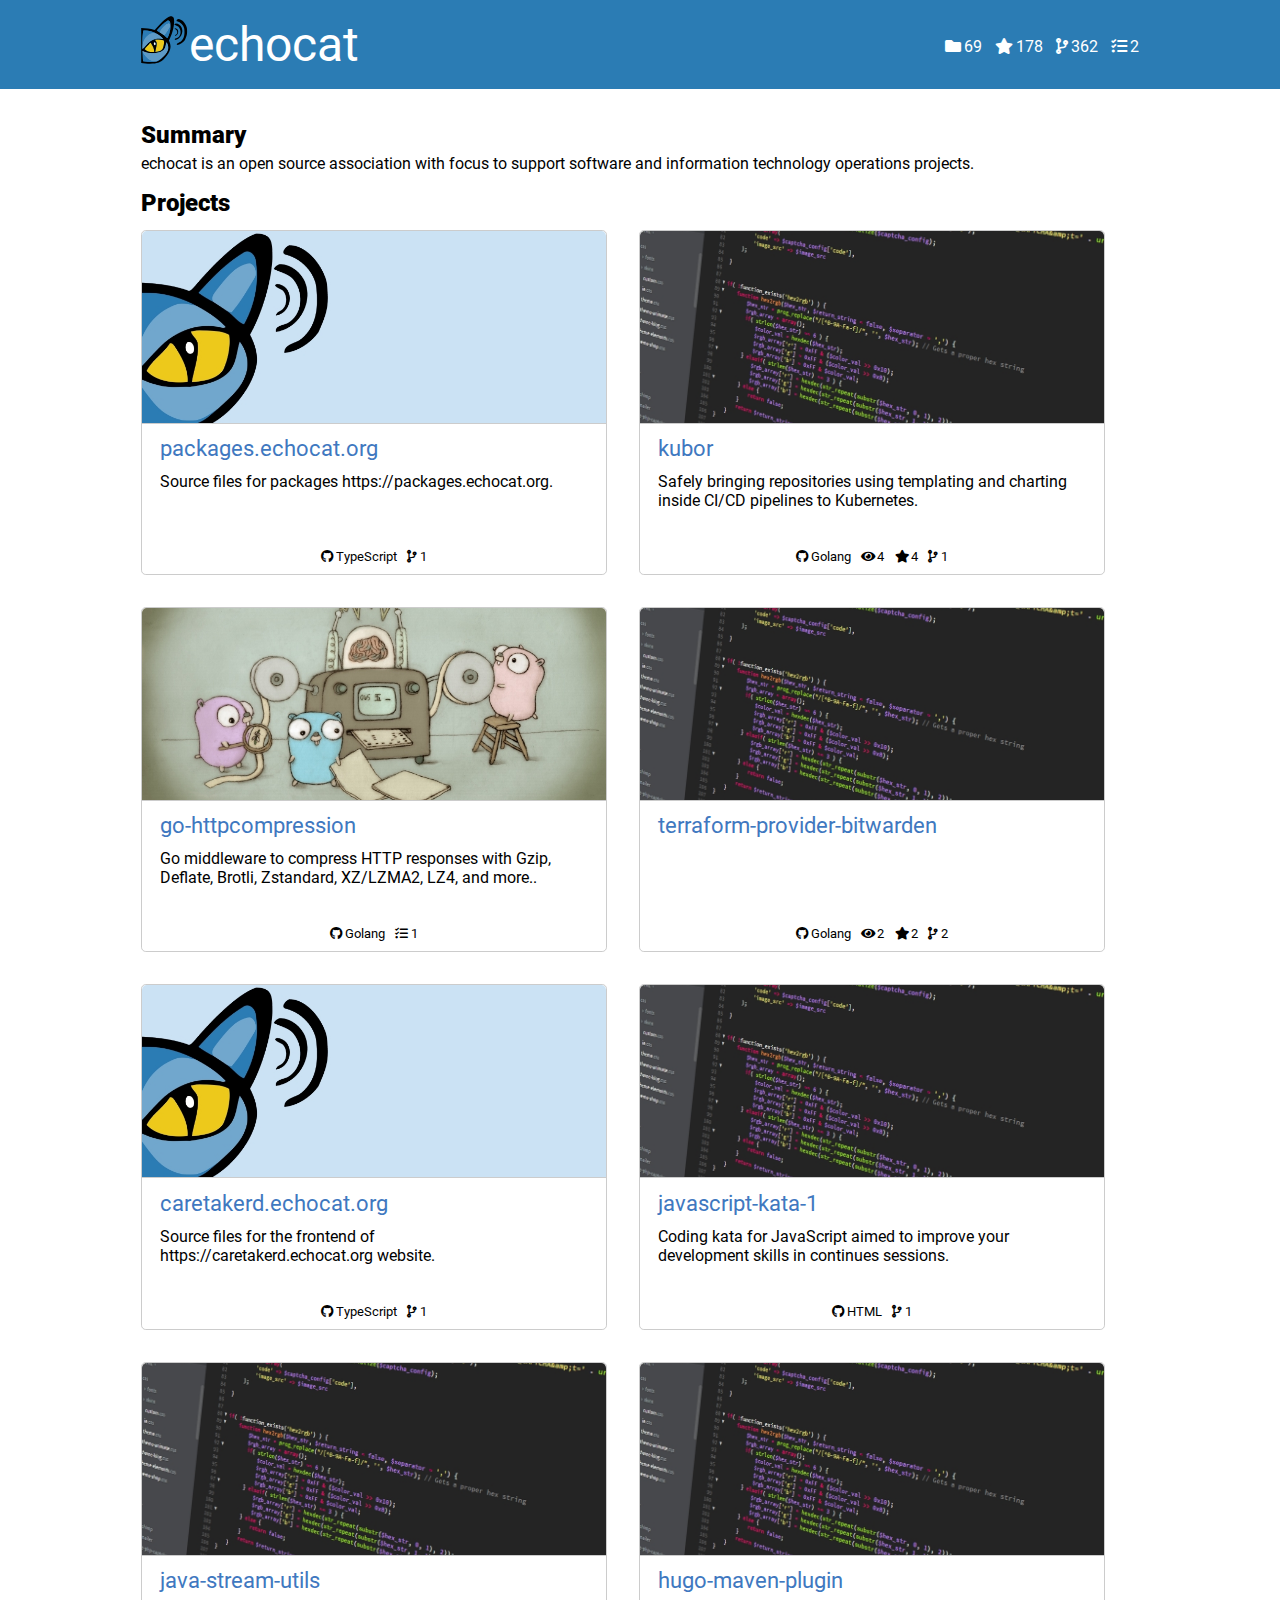
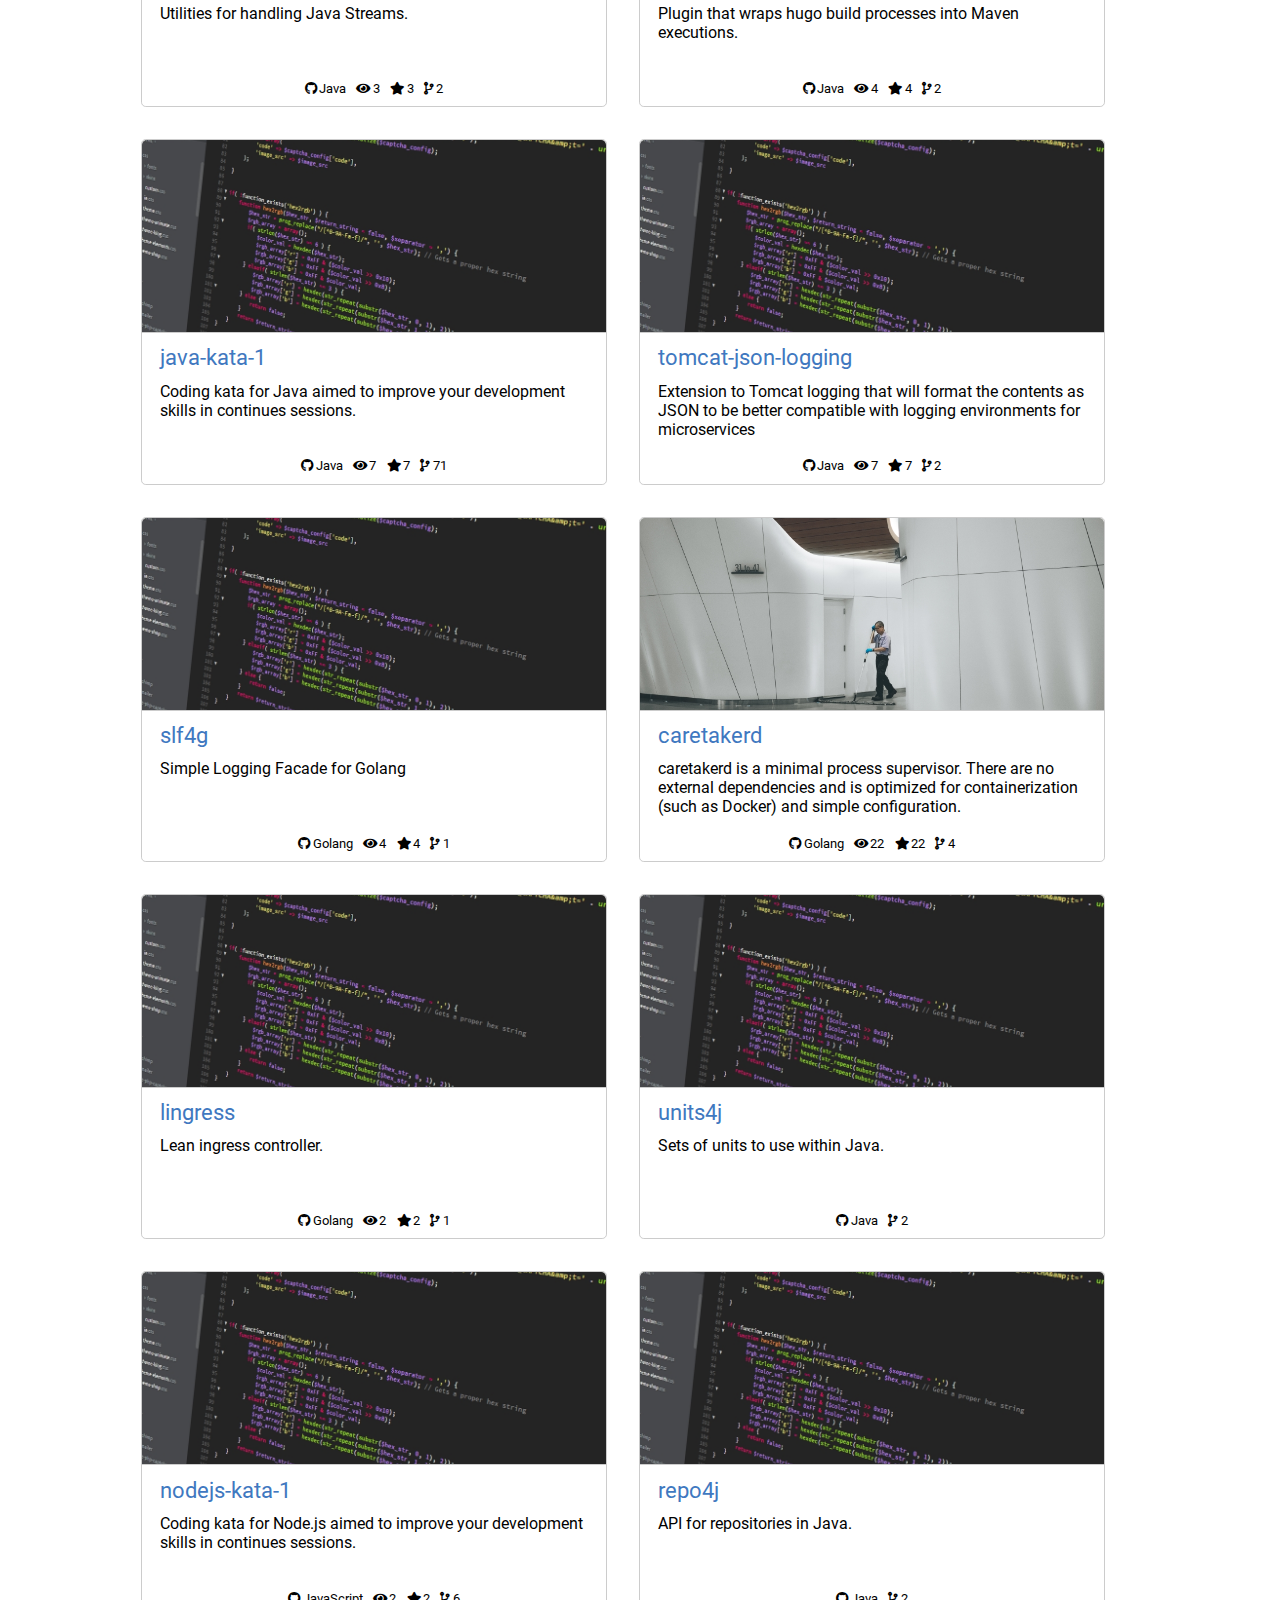
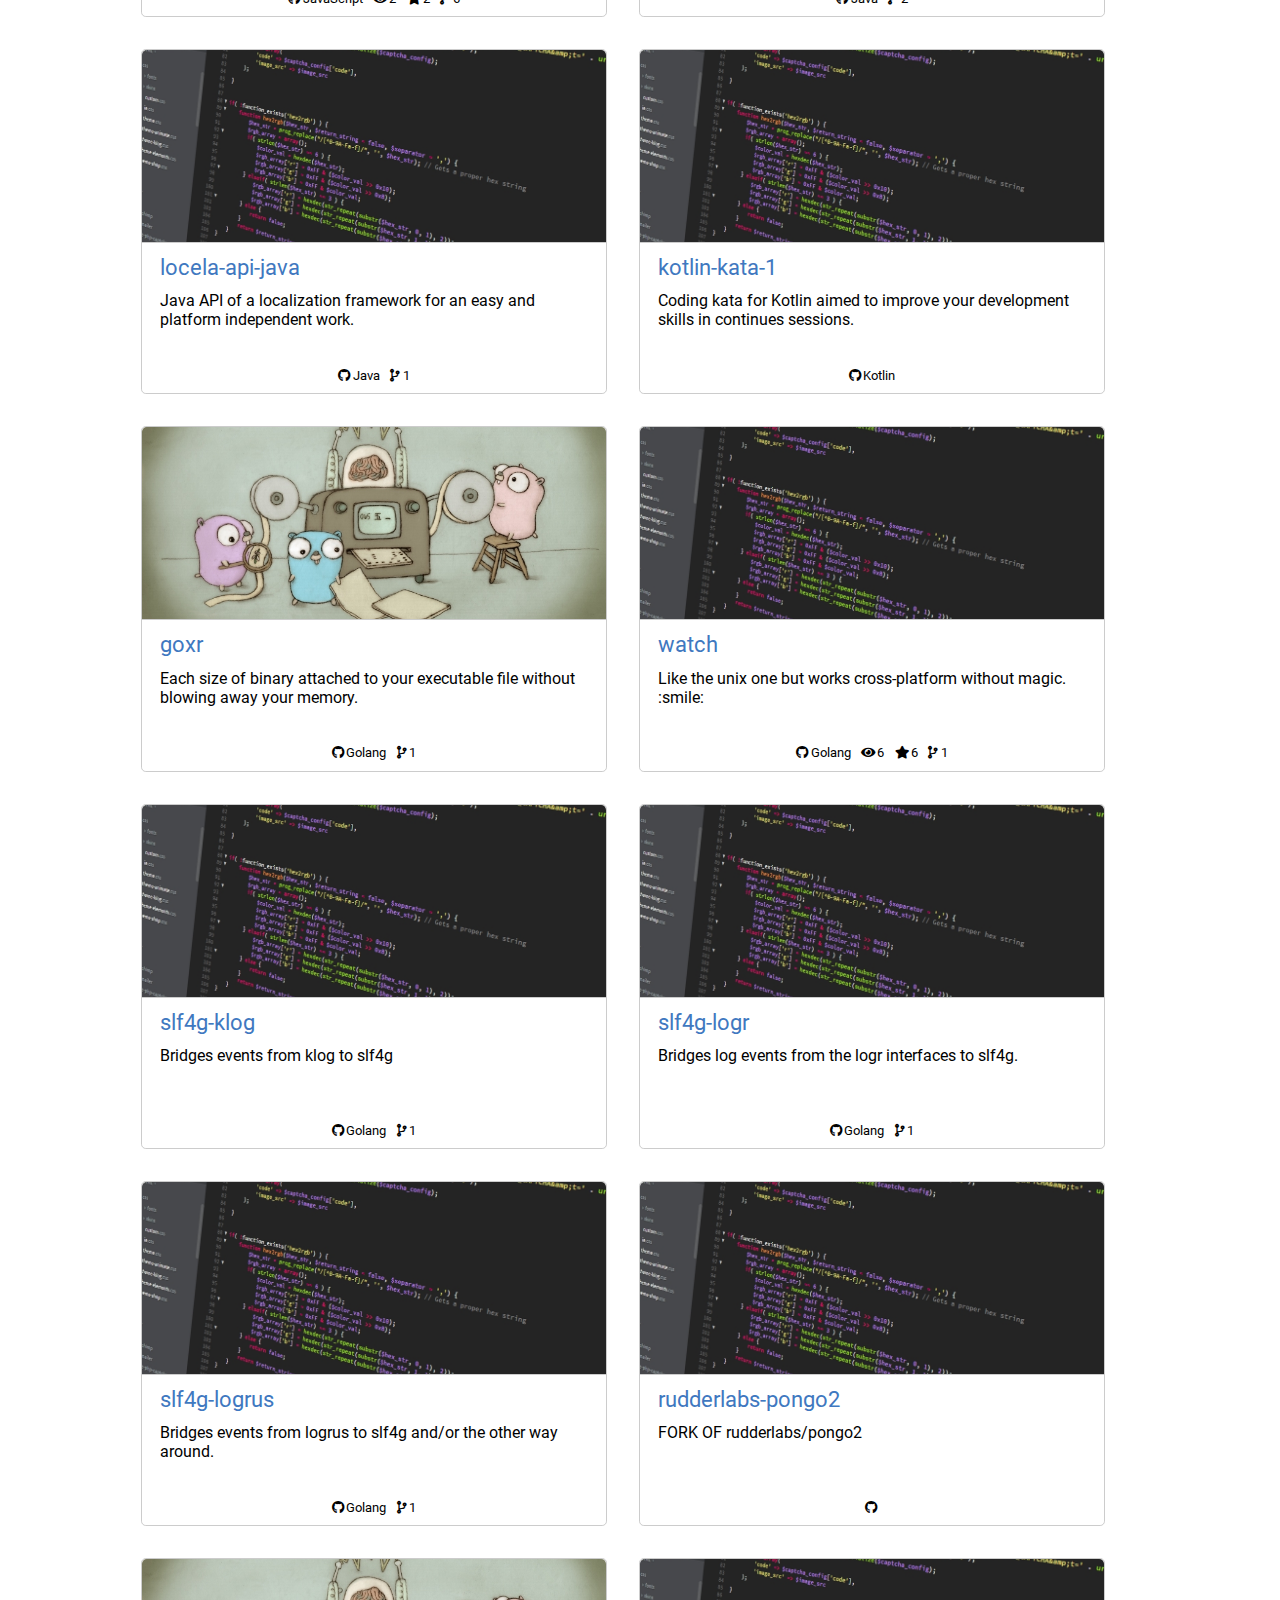
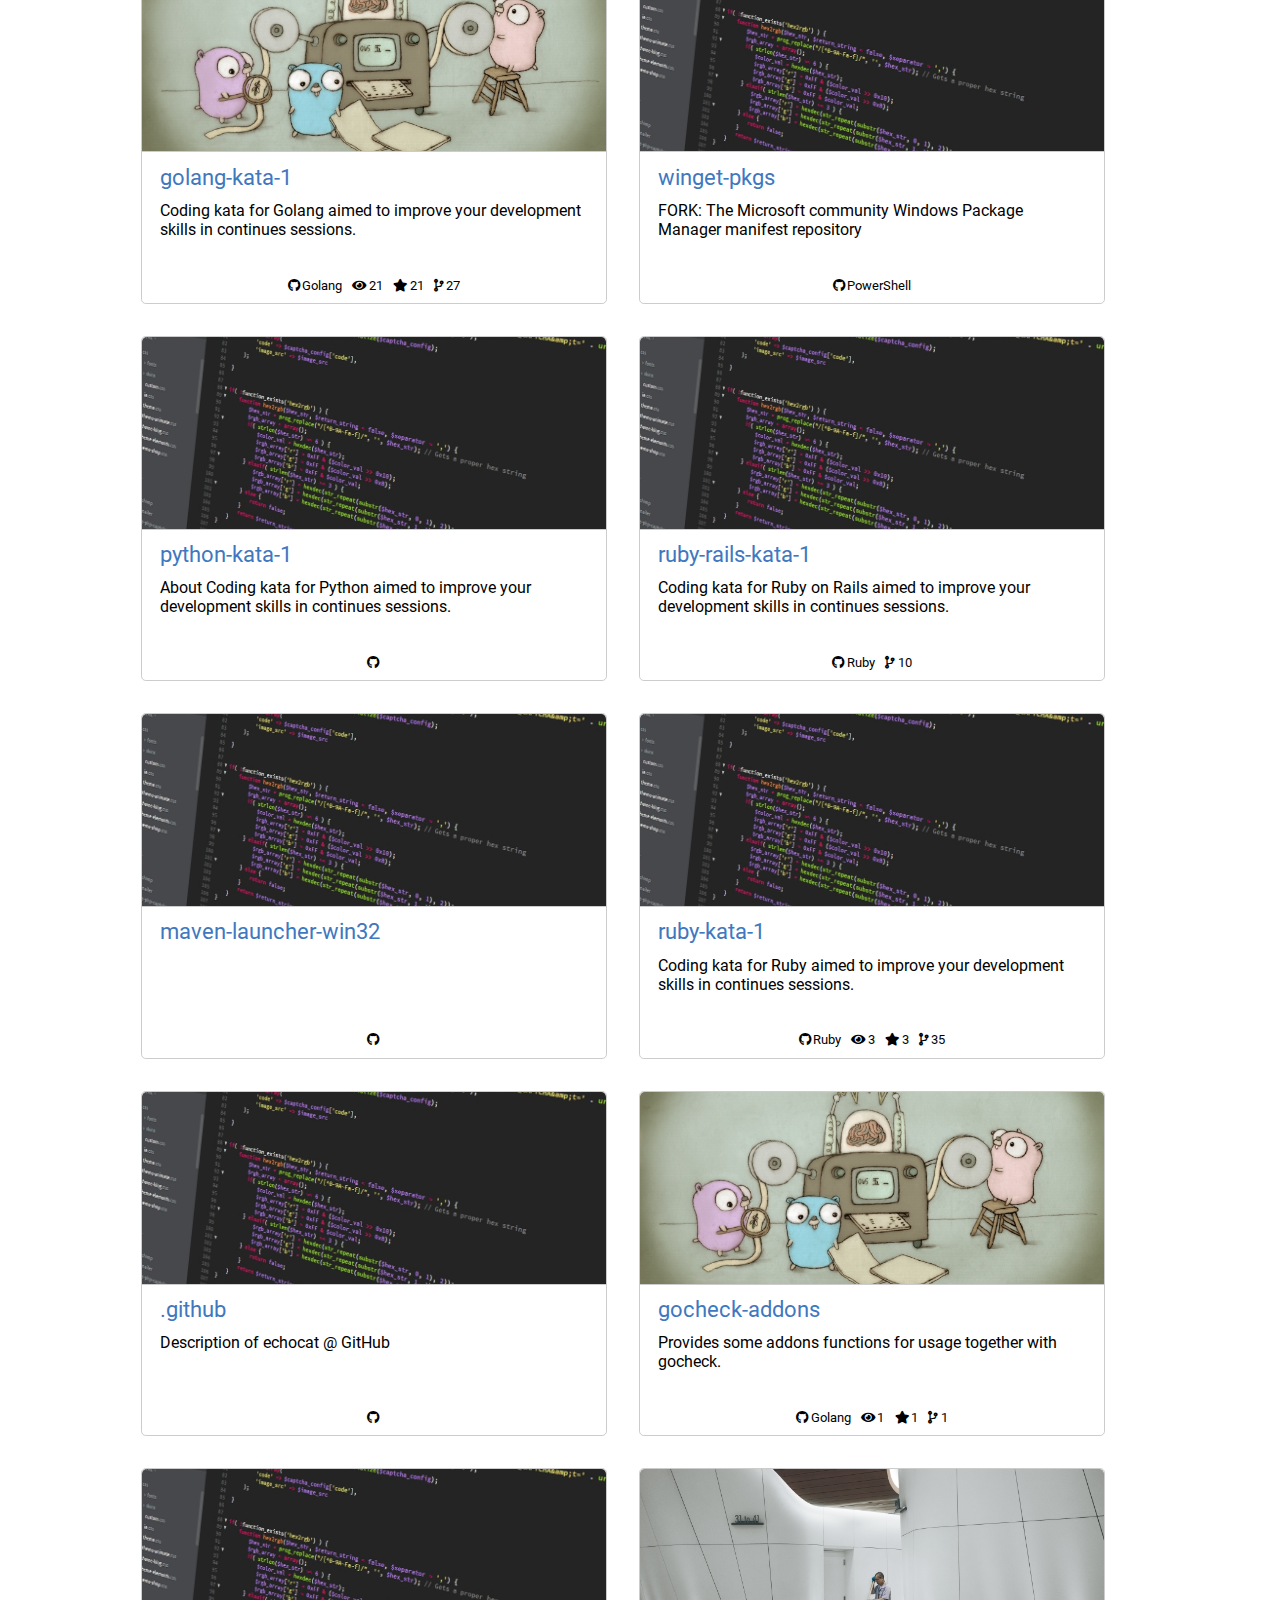
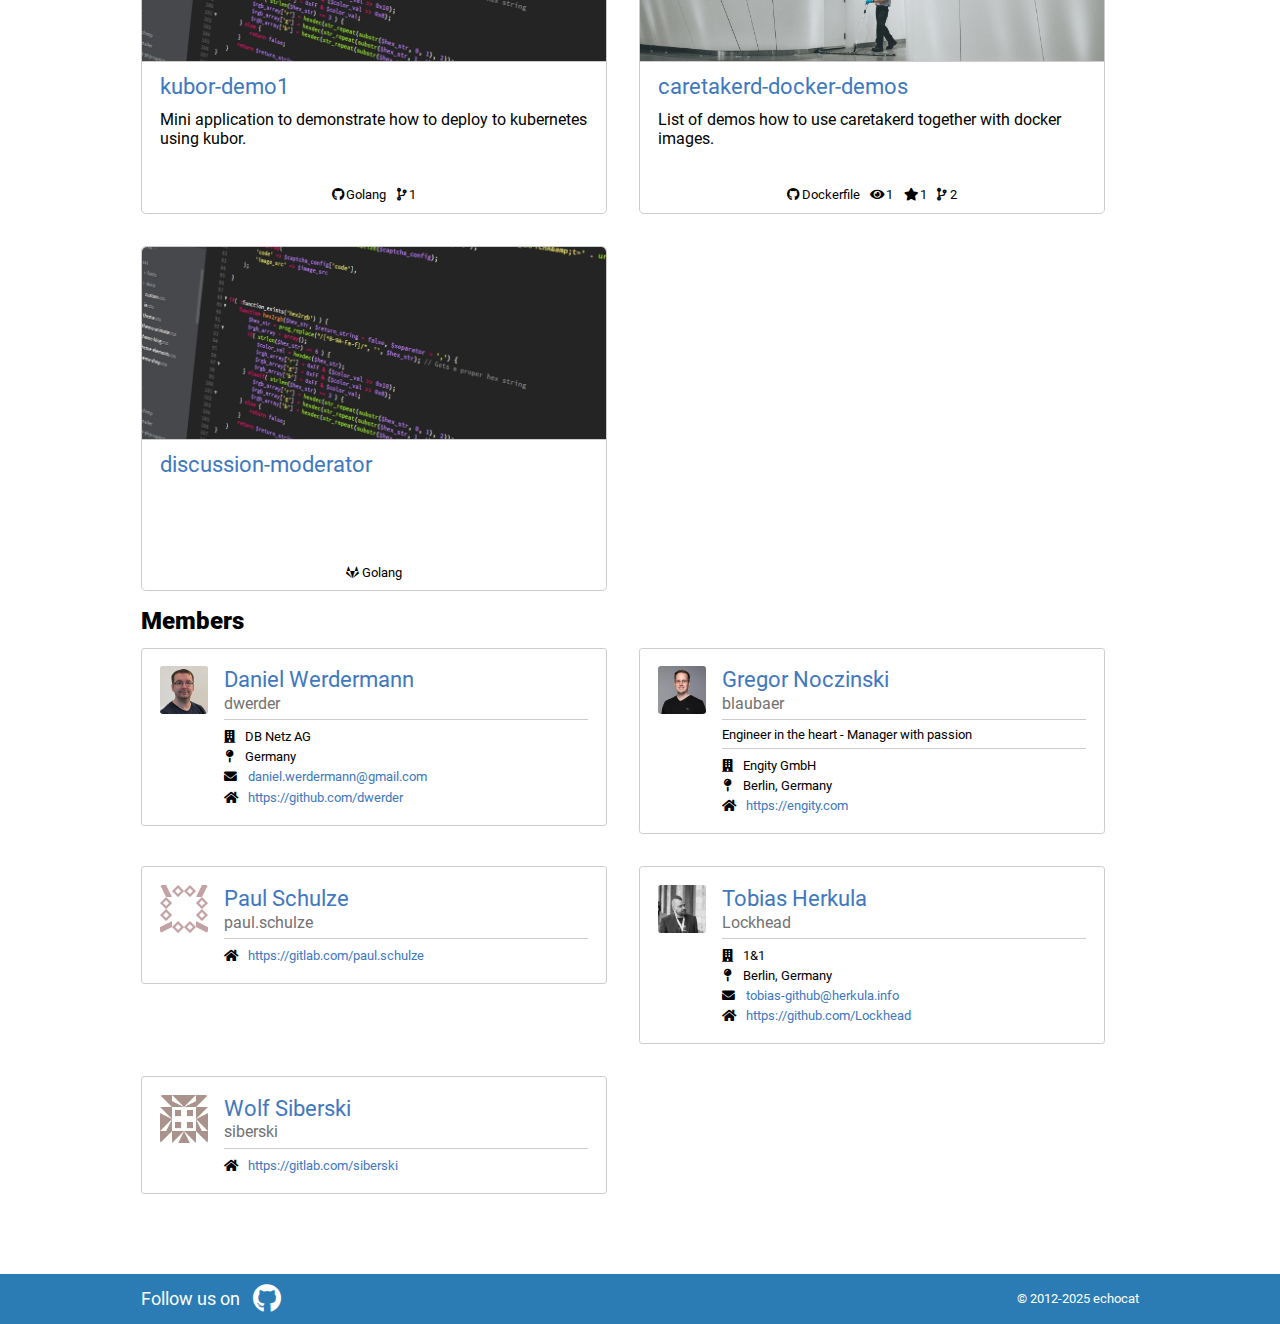
==== index.html @ 20a7559e "deploy: ac51882bf5f88a8e21ef2d9156c3d94196b4dc64" ====
<!doctype html><html lang=en-us><head><meta name=generator content="Hugo 0.110.0"><meta charset=utf-8><title>echocat</title><meta name=viewport content="width=device-width,initial-scale=1"><meta name=description content="echocat is an open source association with focus to support software and information technology operations projects."><link rel=canonical href=https://echocat.org/><meta name=date content="2025-04-17 22:19:41 +0000 UTC"><meta name=last-modified content="2025-04-17 22:19:41 +0000 UTC"><meta property="og:locale" content="en"><meta name=twitter:card content="summary"><meta name=twitter:title content="echocat"><meta name=twitter:description content="echocat is an open source association with focus to support software and information technology operations projects."><meta property="twitter:image" content="/images/stocks/echocat.ae610457863fe9752e821e9a75b2c0ecd8a85f2ed7901f4e46873ccb82cf2fea.jpg"><meta property="og:type" content="website"><meta property="og:url" content="https://echocat.org/"><meta property="og:title" content="echocat"><meta property="og:description" content="echocat is an open source association with focus to support software and information technology operations projects."><meta property="og:image" content="/images/stocks/echocat.ae610457863fe9752e821e9a75b2c0ecd8a85f2ed7901f4e46873ccb82cf2fea.jpg"><link rel=stylesheet href=/main.min.f20c80c14c3f1e4af9d9caebfdc992059788d130873acc4bc832832a8a4e620e.css><script type=application/ld+json>{"@context":"http://www.schema.org","@type":"Organization","name":"echocat","url":"https:\/\/echocat.org\/","logo":"https:\/\/echocat.org\/resources/logo.svg","description":"echocat is an open source association with focus to support software and information technology operations projects.","address":{"@type":"PostalAddress","addressLocality":"Berlin","addressRegion":"Berlin","addressCountry":"Germany"}}</script></head><body class=echocat><header><div class=spacer><h1><a href=https://echocat.org/ class="title undecorated"><span class=logo></span><span>echocat</span></a></h1><statistics><ul class=statistics><li title=Projects><i class="fa fa-folder"></i><span>69</span></li><li title=Stars><i class="fa fa-star"></i><span>178</span></li><li title=Forks><i class="fa fa-code-branch"></i><span>362</span></li><li title="Open issues"><i class="fas fa-tasks"></i><span>2</span></li></ul></statistics></div></header><main><div class=spacer><article class=introduction><h2>Summary</h2><p>echocat is an open source association with focus to support software and information technology operations projects.</p></article><projects><article><h2>Projects</h2><div class=listing><section class=project data-type=repository:git:github data-fullname=echocat/packages.echocat.org><a class="project-stock undecorated" data-stock-category=echocat href=https://github.com/echocat/packages.echocat.org title=packages.echocat.org></a><div class=project-title><a href=https://github.com/echocat/packages.echocat.org>packages.echocat.org</a></div><div class=project-description>Source files for packages https://packages.echocat.org.</div><div class=project-stats><ul class=statistics><li><a title=Repository class=undecorated href=https://github.com/echocat/packages.echocat.org><i class="fab fa-github"></i><span>TypeScript</span></a></li><li><a title=Forks class=undecorated href=https://github.com/echocat/packages.echocat.org/network><i class="fa fa-code-branch"></i>1</a></li></ul></div></section><section class=project data-type=repository:git:github data-fullname=echocat/kubor><a class="project-stock undecorated" data-stock-category=code href=https://github.com/echocat/kubor title=kubor></a><div class=project-title><a href=https://github.com/echocat/kubor>kubor</a></div><div class=project-description>Safely bringing repositories using templating and charting inside CI/CD pipelines to Kubernetes.</div><div class=project-stats><ul class=statistics><li><a title=Repository class=undecorated href=https://github.com/echocat/kubor><i class="fab fa-github"></i><span>Golang</span></a></li><li><a title=Watchers class=undecorated href=https://github.com/echocat/kubor/watchers><i class="fa fa-eye"></i>4</a></li><li><a title=Stars class=undecorated href=https://github.com/echocat/kubor/stargazers><i class="fa fa-star"></i>4</a></li><li><a title=Forks class=undecorated href=https://github.com/echocat/kubor/network><i class="fa fa-code-branch"></i>1</a></li></ul></div></section><section class=project data-type=repository:git:github data-fullname=echocat/go-httpcompression><a class="project-stock undecorated" data-stock-category=golang href=https://godoc.org/github.com/CAFxX/httpcompression title=go-httpcompression></a><div class=project-title><a href=https://godoc.org/github.com/CAFxX/httpcompression>go-httpcompression</a></div><div class=project-description>Go middleware to compress HTTP responses with Gzip, Deflate, Brotli, Zstandard, XZ/LZMA2, LZ4, and more..</div><div class=project-stats><ul class=statistics><li><a title=Repository class=undecorated href=https://github.com/echocat/go-httpcompression><i class="fab fa-github"></i><span>Golang</span></a></li><li><a title="Open issues" class=undecorated href=https://github.com/echocat/go-httpcompression/pulls><i class="fas fa-tasks"></i>1</a></li></ul></div></section><section class=project data-type=repository:git:github data-fullname=echocat/terraform-provider-bitwarden><a class="project-stock undecorated" data-stock-category=code href=https://github.com/echocat/terraform-provider-bitwarden title=terraform-provider-bitwarden></a><div class=project-title><a href=https://github.com/echocat/terraform-provider-bitwarden>terraform-provider-bitwarden</a></div><div class=project-description></div><div class=project-stats><ul class=statistics><li><a title=Repository class=undecorated href=https://github.com/echocat/terraform-provider-bitwarden><i class="fab fa-github"></i><span>Golang</span></a></li><li><a title=Watchers class=undecorated href=https://github.com/echocat/terraform-provider-bitwarden/watchers><i class="fa fa-eye"></i>2</a></li><li><a title=Stars class=undecorated href=https://github.com/echocat/terraform-provider-bitwarden/stargazers><i class="fa fa-star"></i>2</a></li><li><a title=Forks class=undecorated href=https://github.com/echocat/terraform-provider-bitwarden/network><i class="fa fa-code-branch"></i>2</a></li></ul></div></section><section class=project data-type=repository:git:github data-fullname=echocat/caretakerd.echocat.org><a class="project-stock undecorated" data-stock-category=echocat href=https://github.com/echocat/caretakerd.echocat.org title=caretakerd.echocat.org></a><div class=project-title><a href=https://github.com/echocat/caretakerd.echocat.org>caretakerd.echocat.org</a></div><div class=project-description>Source files for the frontend of https://caretakerd.echocat.org website.</div><div class=project-stats><ul class=statistics><li><a title=Repository class=undecorated href=https://github.com/echocat/caretakerd.echocat.org><i class="fab fa-github"></i><span>TypeScript</span></a></li><li><a title=Forks class=undecorated href=https://github.com/echocat/caretakerd.echocat.org/network><i class="fa fa-code-branch"></i>1</a></li></ul></div></section><section class=project data-type=repository:git:github data-fullname=echocat/javascript-kata-1><a class="project-stock undecorated" data-stock-category=code href=https://github.com/echocat/javascript-kata-1 title=javascript-kata-1></a><div class=project-title><a href=https://github.com/echocat/javascript-kata-1>javascript-kata-1</a></div><div class=project-description>Coding kata for JavaScript aimed to improve your development skills in continues sessions.</div><div class=project-stats><ul class=statistics><li><a title=Repository class=undecorated href=https://github.com/echocat/javascript-kata-1><i class="fab fa-github"></i><span>HTML</span></a></li><li><a title=Forks class=undecorated href=https://github.com/echocat/javascript-kata-1/network><i class="fa fa-code-branch"></i>1</a></li></ul></div></section><section class=project data-type=repository:git:github data-fullname=echocat/java-stream-utils><a class="project-stock undecorated" data-stock-category=code href=https://github.com/echocat/java-stream-utils title=java-stream-utils></a><div class=project-title><a href=https://github.com/echocat/java-stream-utils>java-stream-utils</a></div><div class=project-description>Utilities for handling Java Streams.</div><div class=project-stats><ul class=statistics><li><a title=Repository class=undecorated href=https://github.com/echocat/java-stream-utils><i class="fab fa-github"></i><span>Java</span></a></li><li><a title=Watchers class=undecorated href=https://github.com/echocat/java-stream-utils/watchers><i class="fa fa-eye"></i>3</a></li><li><a title=Stars class=undecorated href=https://github.com/echocat/java-stream-utils/stargazers><i class="fa fa-star"></i>3</a></li><li><a title=Forks class=undecorated href=https://github.com/echocat/java-stream-utils/network><i class="fa fa-code-branch"></i>2</a></li></ul></div></section><section class=project data-type=repository:git:github data-fullname=echocat/hugo-maven-plugin><a class="project-stock undecorated" data-stock-category=code href=https://github.com/echocat/hugo-maven-plugin title=hugo-maven-plugin></a><div class=project-title><a href=https://github.com/echocat/hugo-maven-plugin>hugo-maven-plugin</a></div><div class=project-description>Plugin that wraps hugo build processes into Maven executions.</div><div class=project-stats><ul class=statistics><li><a title=Repository class=undecorated href=https://github.com/echocat/hugo-maven-plugin><i class="fab fa-github"></i><span>Java</span></a></li><li><a title=Watchers class=undecorated href=https://github.com/echocat/hugo-maven-plugin/watchers><i class="fa fa-eye"></i>4</a></li><li><a title=Stars class=undecorated href=https://github.com/echocat/hugo-maven-plugin/stargazers><i class="fa fa-star"></i>4</a></li><li><a title=Forks class=undecorated href=https://github.com/echocat/hugo-maven-plugin/network><i class="fa fa-code-branch"></i>2</a></li></ul></div></section><section class=project data-type=repository:git:github data-fullname=echocat/java-kata-1><a class="project-stock undecorated" data-stock-category=code href=https://github.com/echocat/java-kata-1 title=java-kata-1></a><div class=project-title><a href=https://github.com/echocat/java-kata-1>java-kata-1</a></div><div class=project-description>Coding kata for Java aimed to improve your development skills in continues sessions.</div><div class=project-stats><ul class=statistics><li><a title=Repository class=undecorated href=https://github.com/echocat/java-kata-1><i class="fab fa-github"></i><span>Java</span></a></li><li><a title=Watchers class=undecorated href=https://github.com/echocat/java-kata-1/watchers><i class="fa fa-eye"></i>7</a></li><li><a title=Stars class=undecorated href=https://github.com/echocat/java-kata-1/stargazers><i class="fa fa-star"></i>7</a></li><li><a title=Forks class=undecorated href=https://github.com/echocat/java-kata-1/network><i class="fa fa-code-branch"></i>71</a></li></ul></div></section><section class=project data-type=repository:git:github data-fullname=echocat/tomcat-json-logging><a class="project-stock undecorated" data-stock-category=code href=https://github.com/echocat/tomcat-json-logging title=tomcat-json-logging></a><div class=project-title><a href=https://github.com/echocat/tomcat-json-logging>tomcat-json-logging</a></div><div class=project-description>Extension to Tomcat logging that will format the contents as JSON to be better compatible with logging environments for microservices</div><div class=project-stats><ul class=statistics><li><a title=Repository class=undecorated href=https://github.com/echocat/tomcat-json-logging><i class="fab fa-github"></i><span>Java</span></a></li><li><a title=Watchers class=undecorated href=https://github.com/echocat/tomcat-json-logging/watchers><i class="fa fa-eye"></i>7</a></li><li><a title=Stars class=undecorated href=https://github.com/echocat/tomcat-json-logging/stargazers><i class="fa fa-star"></i>7</a></li><li><a title=Forks class=undecorated href=https://github.com/echocat/tomcat-json-logging/network><i class="fa fa-code-branch"></i>2</a></li></ul></div></section><section class=project data-type=repository:git:github data-fullname=echocat/slf4g><a class="project-stock undecorated" data-stock-category=code href=https://pkg.go.dev/github.com/echocat/slf4g title=slf4g></a><div class=project-title><a href=https://pkg.go.dev/github.com/echocat/slf4g>slf4g</a></div><div class=project-description>Simple Logging Facade for Golang</div><div class=project-stats><ul class=statistics><li><a title=Repository class=undecorated href=https://github.com/echocat/slf4g><i class="fab fa-github"></i><span>Golang</span></a></li><li><a title=Watchers class=undecorated href=https://github.com/echocat/slf4g/watchers><i class="fa fa-eye"></i>4</a></li><li><a title=Stars class=undecorated href=https://github.com/echocat/slf4g/stargazers><i class="fa fa-star"></i>4</a></li><li><a title=Forks class=undecorated href=https://github.com/echocat/slf4g/network><i class="fa fa-code-branch"></i>1</a></li></ul></div></section><section class=project data-type=repository:git:github data-fullname=echocat/caretakerd><a class="project-stock undecorated" data-stock-category=caretaker href=https://caretakerd.echocat.org title=caretakerd></a><div class=project-title><a href=https://caretakerd.echocat.org>caretakerd</a></div><div class=project-description>caretakerd is a minimal process supervisor. There are no external dependencies and is optimized for containerization (such as Docker) and simple configuration.</div><div class=project-stats><ul class=statistics><li><a title=Repository class=undecorated href=https://github.com/echocat/caretakerd><i class="fab fa-github"></i><span>Golang</span></a></li><li><a title=Watchers class=undecorated href=https://github.com/echocat/caretakerd/watchers><i class="fa fa-eye"></i>22</a></li><li><a title=Stars class=undecorated href=https://github.com/echocat/caretakerd/stargazers><i class="fa fa-star"></i>22</a></li><li><a title=Forks class=undecorated href=https://github.com/echocat/caretakerd/network><i class="fa fa-code-branch"></i>4</a></li></ul></div></section><section class=project data-type=repository:git:github data-fullname=echocat/lingress><a class="project-stock undecorated" data-stock-category=code href=https://github.com/echocat/lingress title=lingress></a><div class=project-title><a href=https://github.com/echocat/lingress>lingress</a></div><div class=project-description>Lean ingress controller.</div><div class=project-stats><ul class=statistics><li><a title=Repository class=undecorated href=https://github.com/echocat/lingress><i class="fab fa-github"></i><span>Golang</span></a></li><li><a title=Watchers class=undecorated href=https://github.com/echocat/lingress/watchers><i class="fa fa-eye"></i>2</a></li><li><a title=Stars class=undecorated href=https://github.com/echocat/lingress/stargazers><i class="fa fa-star"></i>2</a></li><li><a title=Forks class=undecorated href=https://github.com/echocat/lingress/network><i class="fa fa-code-branch"></i>1</a></li></ul></div></section><section class=project data-type=repository:git:github data-fullname=echocat/units4j><a class="project-stock undecorated" data-stock-category=code href=https://github.com/echocat/units4j title=units4j></a><div class=project-title><a href=https://github.com/echocat/units4j>units4j</a></div><div class=project-description>Sets of units to use within Java.</div><div class=project-stats><ul class=statistics><li><a title=Repository class=undecorated href=https://github.com/echocat/units4j><i class="fab fa-github"></i><span>Java</span></a></li><li><a title=Forks class=undecorated href=https://github.com/echocat/units4j/network><i class="fa fa-code-branch"></i>2</a></li></ul></div></section><section class=project data-type=repository:git:github data-fullname=echocat/nodejs-kata-1><a class="project-stock undecorated" data-stock-category=code href=https://github.com/echocat/nodejs-kata-1 title=nodejs-kata-1></a><div class=project-title><a href=https://github.com/echocat/nodejs-kata-1>nodejs-kata-1</a></div><div class=project-description>Coding kata for Node.js aimed to improve your development skills in continues sessions.</div><div class=project-stats><ul class=statistics><li><a title=Repository class=undecorated href=https://github.com/echocat/nodejs-kata-1><i class="fab fa-github"></i><span>JavaScript</span></a></li><li><a title=Watchers class=undecorated href=https://github.com/echocat/nodejs-kata-1/watchers><i class="fa fa-eye"></i>2</a></li><li><a title=Stars class=undecorated href=https://github.com/echocat/nodejs-kata-1/stargazers><i class="fa fa-star"></i>2</a></li><li><a title=Forks class=undecorated href=https://github.com/echocat/nodejs-kata-1/network><i class="fa fa-code-branch"></i>6</a></li></ul></div></section><section class=project data-type=repository:git:github data-fullname=echocat/repo4j><a class="project-stock undecorated" data-stock-category=code href=https://github.com/echocat/repo4j title=repo4j></a><div class=project-title><a href=https://github.com/echocat/repo4j>repo4j</a></div><div class=project-description>API for repositories in Java.</div><div class=project-stats><ul class=statistics><li><a title=Repository class=undecorated href=https://github.com/echocat/repo4j><i class="fab fa-github"></i><span>Java</span></a></li><li><a title=Forks class=undecorated href=https://github.com/echocat/repo4j/network><i class="fa fa-code-branch"></i>2</a></li></ul></div></section><section class=project data-type=repository:git:github data-fullname=echocat/locela-api-java><a class="project-stock undecorated" data-stock-category=code href=https://github.com/echocat/locela-api-java title=locela-api-java></a><div class=project-title><a href=https://github.com/echocat/locela-api-java>locela-api-java</a></div><div class=project-description>Java API of a localization framework for an easy and platform independent work.</div><div class=project-stats><ul class=statistics><li><a title=Repository class=undecorated href=https://github.com/echocat/locela-api-java><i class="fab fa-github"></i><span>Java</span></a></li><li><a title=Forks class=undecorated href=https://github.com/echocat/locela-api-java/network><i class="fa fa-code-branch"></i>1</a></li></ul></div></section><section class=project data-type=repository:git:github data-fullname=echocat/kotlin-kata-1><a class="project-stock undecorated" data-stock-category=code href=https://github.com/echocat/kotlin-kata-1 title=kotlin-kata-1></a><div class=project-title><a href=https://github.com/echocat/kotlin-kata-1>kotlin-kata-1</a></div><div class=project-description>Coding kata for Kotlin aimed to improve your development skills in continues sessions.</div><div class=project-stats><ul class=statistics><li><a title=Repository class=undecorated href=https://github.com/echocat/kotlin-kata-1><i class="fab fa-github"></i><span>Kotlin</span></a></li></ul></div></section><section class=project data-type=repository:git:github data-fullname=echocat/goxr><a class="project-stock undecorated" data-stock-category=golang href=https://github.com/echocat/goxr title=goxr></a><div class=project-title><a href=https://github.com/echocat/goxr>goxr</a></div><div class=project-description>Each size of binary attached to your executable file without blowing away your memory.</div><div class=project-stats><ul class=statistics><li><a title=Repository class=undecorated href=https://github.com/echocat/goxr><i class="fab fa-github"></i><span>Golang</span></a></li><li><a title=Forks class=undecorated href=https://github.com/echocat/goxr/network><i class="fa fa-code-branch"></i>1</a></li></ul></div></section><section class=project data-type=repository:git:github data-fullname=echocat/watch><a class="project-stock undecorated" data-stock-category=code href=https://github.com/echocat/watch title=watch></a><div class=project-title><a href=https://github.com/echocat/watch>watch</a></div><div class=project-description>Like the unix one but works cross-platform without magic. :smile:</div><div class=project-stats><ul class=statistics><li><a title=Repository class=undecorated href=https://github.com/echocat/watch><i class="fab fa-github"></i><span>Golang</span></a></li><li><a title=Watchers class=undecorated href=https://github.com/echocat/watch/watchers><i class="fa fa-eye"></i>6</a></li><li><a title=Stars class=undecorated href=https://github.com/echocat/watch/stargazers><i class="fa fa-star"></i>6</a></li><li><a title=Forks class=undecorated href=https://github.com/echocat/watch/network><i class="fa fa-code-branch"></i>1</a></li></ul></div></section><section class=project data-type=repository:git:github data-fullname=echocat/slf4g-klog><a class="project-stock undecorated" data-stock-category=code href=https://github.com/echocat/slf4g-klog title=slf4g-klog></a><div class=project-title><a href=https://github.com/echocat/slf4g-klog>slf4g-klog</a></div><div class=project-description>Bridges events from klog to slf4g</div><div class=project-stats><ul class=statistics><li><a title=Repository class=undecorated href=https://github.com/echocat/slf4g-klog><i class="fab fa-github"></i><span>Golang</span></a></li><li><a title=Forks class=undecorated href=https://github.com/echocat/slf4g-klog/network><i class="fa fa-code-branch"></i>1</a></li></ul></div></section><section class=project data-type=repository:git:github data-fullname=echocat/slf4g-logr><a class="project-stock undecorated" data-stock-category=code href=https://github.com/echocat/slf4g-logr title=slf4g-logr></a><div class=project-title><a href=https://github.com/echocat/slf4g-logr>slf4g-logr</a></div><div class=project-description>Bridges log events from the logr interfaces to slf4g.</div><div class=project-stats><ul class=statistics><li><a title=Repository class=undecorated href=https://github.com/echocat/slf4g-logr><i class="fab fa-github"></i><span>Golang</span></a></li><li><a title=Forks class=undecorated href=https://github.com/echocat/slf4g-logr/network><i class="fa fa-code-branch"></i>1</a></li></ul></div></section><section class=project data-type=repository:git:github data-fullname=echocat/slf4g-logrus><a class="project-stock undecorated" data-stock-category=code href=https://github.com/echocat/slf4g-logrus title=slf4g-logrus></a><div class=project-title><a href=https://github.com/echocat/slf4g-logrus>slf4g-logrus</a></div><div class=project-description>Bridges events from logrus to slf4g and/or the other way around.</div><div class=project-stats><ul class=statistics><li><a title=Repository class=undecorated href=https://github.com/echocat/slf4g-logrus><i class="fab fa-github"></i><span>Golang</span></a></li><li><a title=Forks class=undecorated href=https://github.com/echocat/slf4g-logrus/network><i class="fa fa-code-branch"></i>1</a></li></ul></div></section><section class=project data-type=repository:git:github data-fullname=echocat/rudderlabs-pongo2><a class="project-stock undecorated" data-stock-category=code href=https://www.schlachter.tech/pongo2 title=rudderlabs-pongo2></a><div class=project-title><a href=https://www.schlachter.tech/pongo2>rudderlabs-pongo2</a></div><div class=project-description>FORK OF rudderlabs/pongo2</div><div class=project-stats><ul class=statistics><li><a title=Repository class=undecorated href=https://github.com/echocat/rudderlabs-pongo2><i class="fab fa-github"></i><span></span></a></li></ul></div></section><section class=project data-type=repository:git:github data-fullname=echocat/golang-kata-1><a class="project-stock undecorated" data-stock-category=golang href=https://github.com/echocat/golang-kata-1 title=golang-kata-1></a><div class=project-title><a href=https://github.com/echocat/golang-kata-1>golang-kata-1</a></div><div class=project-description>Coding kata for Golang aimed to improve your development skills in continues sessions.</div><div class=project-stats><ul class=statistics><li><a title=Repository class=undecorated href=https://github.com/echocat/golang-kata-1><i class="fab fa-github"></i><span>Golang</span></a></li><li><a title=Watchers class=undecorated href=https://github.com/echocat/golang-kata-1/watchers><i class="fa fa-eye"></i>21</a></li><li><a title=Stars class=undecorated href=https://github.com/echocat/golang-kata-1/stargazers><i class="fa fa-star"></i>21</a></li><li><a title=Forks class=undecorated href=https://github.com/echocat/golang-kata-1/network><i class="fa fa-code-branch"></i>27</a></li></ul></div></section><section class=project data-type=repository:git:github data-fullname=echocat/winget-pkgs><a class="project-stock undecorated" data-stock-category=code href=https://github.com/echocat/winget-pkgs title=winget-pkgs></a><div class=project-title><a href=https://github.com/echocat/winget-pkgs>winget-pkgs</a></div><div class=project-description>FORK: The Microsoft community Windows Package Manager manifest repository</div><div class=project-stats><ul class=statistics><li><a title=Repository class=undecorated href=https://github.com/echocat/winget-pkgs><i class="fab fa-github"></i><span>PowerShell</span></a></li></ul></div></section><section class=project data-type=repository:git:github data-fullname=echocat/python-kata-1><a class="project-stock undecorated" data-stock-category=code href=https://github.com/echocat/python-kata-1 title=python-kata-1></a><div class=project-title><a href=https://github.com/echocat/python-kata-1>python-kata-1</a></div><div class=project-description>About Coding kata for Python aimed to improve your development skills in continues sessions.</div><div class=project-stats><ul class=statistics><li><a title=Repository class=undecorated href=https://github.com/echocat/python-kata-1><i class="fab fa-github"></i><span></span></a></li></ul></div></section><section class=project data-type=repository:git:github data-fullname=echocat/ruby-rails-kata-1><a class="project-stock undecorated" data-stock-category=code href=https://github.com/echocat/ruby-rails-kata-1 title=ruby-rails-kata-1></a><div class=project-title><a href=https://github.com/echocat/ruby-rails-kata-1>ruby-rails-kata-1</a></div><div class=project-description>Coding kata for Ruby on Rails aimed to improve your development skills in continues sessions.</div><div class=project-stats><ul class=statistics><li><a title=Repository class=undecorated href=https://github.com/echocat/ruby-rails-kata-1><i class="fab fa-github"></i><span>Ruby</span></a></li><li><a title=Forks class=undecorated href=https://github.com/echocat/ruby-rails-kata-1/network><i class="fa fa-code-branch"></i>10</a></li></ul></div></section><section class=project data-type=repository:git:github data-fullname=echocat/maven-launcher-win32><a class="project-stock undecorated" data-stock-category=code href=https://github.com/echocat/maven-launcher-win32 title=maven-launcher-win32></a><div class=project-title><a href=https://github.com/echocat/maven-launcher-win32>maven-launcher-win32</a></div><div class=project-description></div><div class=project-stats><ul class=statistics><li><a title=Repository class=undecorated href=https://github.com/echocat/maven-launcher-win32><i class="fab fa-github"></i><span></span></a></li></ul></div></section><section class=project data-type=repository:git:github data-fullname=echocat/ruby-kata-1><a class="project-stock undecorated" data-stock-category=code href=https://github.com/echocat/ruby-kata-1 title=ruby-kata-1></a><div class=project-title><a href=https://github.com/echocat/ruby-kata-1>ruby-kata-1</a></div><div class=project-description>Coding kata for Ruby aimed to improve your development skills in continues sessions.</div><div class=project-stats><ul class=statistics><li><a title=Repository class=undecorated href=https://github.com/echocat/ruby-kata-1><i class="fab fa-github"></i><span>Ruby</span></a></li><li><a title=Watchers class=undecorated href=https://github.com/echocat/ruby-kata-1/watchers><i class="fa fa-eye"></i>3</a></li><li><a title=Stars class=undecorated href=https://github.com/echocat/ruby-kata-1/stargazers><i class="fa fa-star"></i>3</a></li><li><a title=Forks class=undecorated href=https://github.com/echocat/ruby-kata-1/network><i class="fa fa-code-branch"></i>35</a></li></ul></div></section><section class=project data-type=repository:git:github data-fullname=echocat/.github><a class="project-stock undecorated" data-stock-category=code href=https://github.com/echocat/.github title=.github></a><div class=project-title><a href=https://github.com/echocat/.github>.github</a></div><div class=project-description>Description of echocat @ GitHub</div><div class=project-stats><ul class=statistics><li><a title=Repository class=undecorated href=https://github.com/echocat/.github><i class="fab fa-github"></i><span></span></a></li></ul></div></section><section class=project data-type=repository:git:github data-fullname=echocat/gocheck-addons><a class="project-stock undecorated" data-stock-category=golang href=https://github.com/echocat/gocheck-addons title=gocheck-addons></a><div class=project-title><a href=https://github.com/echocat/gocheck-addons>gocheck-addons</a></div><div class=project-description>Provides some addons functions for usage together with gocheck.</div><div class=project-stats><ul class=statistics><li><a title=Repository class=undecorated href=https://github.com/echocat/gocheck-addons><i class="fab fa-github"></i><span>Golang</span></a></li><li><a title=Watchers class=undecorated href=https://github.com/echocat/gocheck-addons/watchers><i class="fa fa-eye"></i>1</a></li><li><a title=Stars class=undecorated href=https://github.com/echocat/gocheck-addons/stargazers><i class="fa fa-star"></i>1</a></li><li><a title=Forks class=undecorated href=https://github.com/echocat/gocheck-addons/network><i class="fa fa-code-branch"></i>1</a></li></ul></div></section><section class=project data-type=repository:git:github data-fullname=echocat/kubor-demo1><a class="project-stock undecorated" data-stock-category=code href=https://github.com/echocat/kubor-demo1 title=kubor-demo1></a><div class=project-title><a href=https://github.com/echocat/kubor-demo1>kubor-demo1</a></div><div class=project-description>Mini application to demonstrate how to deploy to kubernetes using kubor.</div><div class=project-stats><ul class=statistics><li><a title=Repository class=undecorated href=https://github.com/echocat/kubor-demo1><i class="fab fa-github"></i><span>Golang</span></a></li><li><a title=Forks class=undecorated href=https://github.com/echocat/kubor-demo1/network><i class="fa fa-code-branch"></i>1</a></li></ul></div></section><section class=project data-type=repository:git:github data-fullname=echocat/caretakerd-docker-demos><a class="project-stock undecorated" data-stock-category=caretaker href=https://hub.docker.com/r/echocat/ title=caretakerd-docker-demos></a><div class=project-title><a href=https://hub.docker.com/r/echocat/>caretakerd-docker-demos</a></div><div class=project-description>List of demos how to use caretakerd together with docker images.</div><div class=project-stats><ul class=statistics><li><a title=Repository class=undecorated href=https://github.com/echocat/caretakerd-docker-demos><i class="fab fa-github"></i><span>Dockerfile</span></a></li><li><a title=Watchers class=undecorated href=https://github.com/echocat/caretakerd-docker-demos/watchers><i class="fa fa-eye"></i>1</a></li><li><a title=Stars class=undecorated href=https://github.com/echocat/caretakerd-docker-demos/stargazers><i class="fa fa-star"></i>1</a></li><li><a title=Forks class=undecorated href=https://github.com/echocat/caretakerd-docker-demos/network><i class="fa fa-code-branch"></i>2</a></li></ul></div></section><section class=project data-type=repository:git:gitlab data-fullname="Discussion Moderator"><a class="project-stock undecorated" data-stock-category=code href=https://gitlab.com/echocat/discussion-moderator title=discussion-moderator></a><div class=project-title><a href=https://gitlab.com/echocat/discussion-moderator>discussion-moderator</a></div><div class=project-description></div><div class=project-stats><ul class=statistics><li><a title=Repository class=undecorated href=https://gitlab.com/echocat/discussion-moderator><i class="fab fa-gitlab"></i><span>Golang</span></a></li></ul></div></section></div></article></projects><members><article><h2>Members</h2><div class=listing><section class=member><div class=spacer><div class=member-avatar><a href=https://github.com/dwerder><img alt=dwerder src=/images/d/_hu3ae456eca1767d2a22af609c0dc61bf9_19103_239122537c1faabef1552dd9ae7cf9d3.jpg></a></div><div class=member-details><div class=member-fullname><a href=https://github.com/dwerder>Daniel Werdermann</a></div><div class=member-login><a href=https://github.com/dwerder class=undecorated>dwerder</a></div><ul class=member-more-detail><li class=member-company><i class="fa fa-building" aria-hidden=true></i>DB Netz AG</li><li class=member-location><i class="fa fa-map-pin" aria-hidden=true></i>Germany</li><li class=member-email><i class="fa fa-envelope" aria-hidden=true></i>
<a href=mailto:daniel.werdermann@gmail.com>daniel.werdermann@gmail.com</a></li><li class=member-homepage><i class="fa fa-home" aria-hidden=true></i>
<a href=https://github.com/dwerder>https://github.com/dwerder</a></li></ul></div></div></section><section class=member><div class=spacer><div class=member-avatar><a href=https://github.com/blaubaer><img alt=blaubaer src=/images/d/_hud2f7f29bf55fb391bcc95e4c3a7b1398_12623_3281f3d989df51bad8dc9a75fb4941df.jpg></a></div><div class=member-details><div class=member-fullname><a href=https://github.com/blaubaer>Gregor Noczinski</a></div><div class=member-login><a href=https://github.com/blaubaer class=undecorated>blaubaer</a></div><div class=member-bio>Engineer in the heart - Manager with passion</div><ul class=member-more-detail><li class=member-company><i class="fa fa-building" aria-hidden=true></i>Engity GmbH</li><li class=member-location><i class="fa fa-map-pin" aria-hidden=true></i>Berlin, Germany</li><li class=member-homepage><i class="fa fa-home" aria-hidden=true></i>
<a href=https://engity.com>https://engity.com</a></li></ul></div></div></section><section class=member><div class=spacer><div class=member-avatar><a href=https://gitlab.com/paul.schulze><img alt=paul.schulze src=/images/d/_hua824389fe1df4d66b9bd4a402ee95ae1_1597_62deef73c95a69e6a4b0b041ad20dc56.png></a></div><div class=member-details><div class=member-fullname><a href=https://gitlab.com/paul.schulze>Paul Schulze</a></div><div class=member-login><a href=https://gitlab.com/paul.schulze class=undecorated>paul.schulze</a></div><ul class=member-more-detail><li class=member-homepage><i class="fa fa-home" aria-hidden=true></i>
<a href=https://gitlab.com/paul.schulze>https://gitlab.com/paul.schulze</a></li></ul></div></div></section><section class=member><div class=spacer><div class=member-avatar><a href=https://github.com/Lockhead><img alt=Lockhead src=/images/d/_hu4f0c21a91a57bfc5ff617d6c6d2eabe1_18450_9369d0d9eca0cc3f28dcd3a978d4df22.jpg></a></div><div class=member-details><div class=member-fullname><a href=https://github.com/Lockhead>Tobias Herkula</a></div><div class=member-login><a href=https://github.com/Lockhead class=undecorated>Lockhead</a></div><ul class=member-more-detail><li class=member-company><i class="fa fa-building" aria-hidden=true></i>1&1</li><li class=member-location><i class="fa fa-map-pin" aria-hidden=true></i>Berlin, Germany</li><li class=member-email><i class="fa fa-envelope" aria-hidden=true></i>
<a href=mailto:tobias-github@herkula.info>tobias-github@herkula.info</a></li><li class=member-homepage><i class="fa fa-home" aria-hidden=true></i>
<a href=https://github.com/Lockhead>https://github.com/Lockhead</a></li></ul></div></div></section><section class=member><div class=spacer><div class=member-avatar><a href=https://gitlab.com/siberski><img alt=siberski src=/images/d/_hu7b6cc3dceb984741e63de4d7899c778c_1445_a36afd3a077a6d612bfd5a0c2a620499.png></a></div><div class=member-details><div class=member-fullname><a href=https://gitlab.com/siberski>Wolf Siberski</a></div><div class=member-login><a href=https://gitlab.com/siberski class=undecorated>siberski</a></div><ul class=member-more-detail><li class=member-homepage><i class="fa fa-home" aria-hidden=true></i>
<a href=https://gitlab.com/siberski>https://gitlab.com/siberski</a></li></ul></div></div></section></div></article></members></div></main><footer><div class=spacer><div class=copyright><a class=undecorated href=https://echocat.org/>&copy; 2012-2025 echocat</a></div><div class=social><span class=social-intro>Follow us on</span>
<a href=https://github.com/echocat class="social-link undecorated" title="Follow us"><i class="fab fa-github" aria-hidden=true></i></a></div></div></footer></body></html>
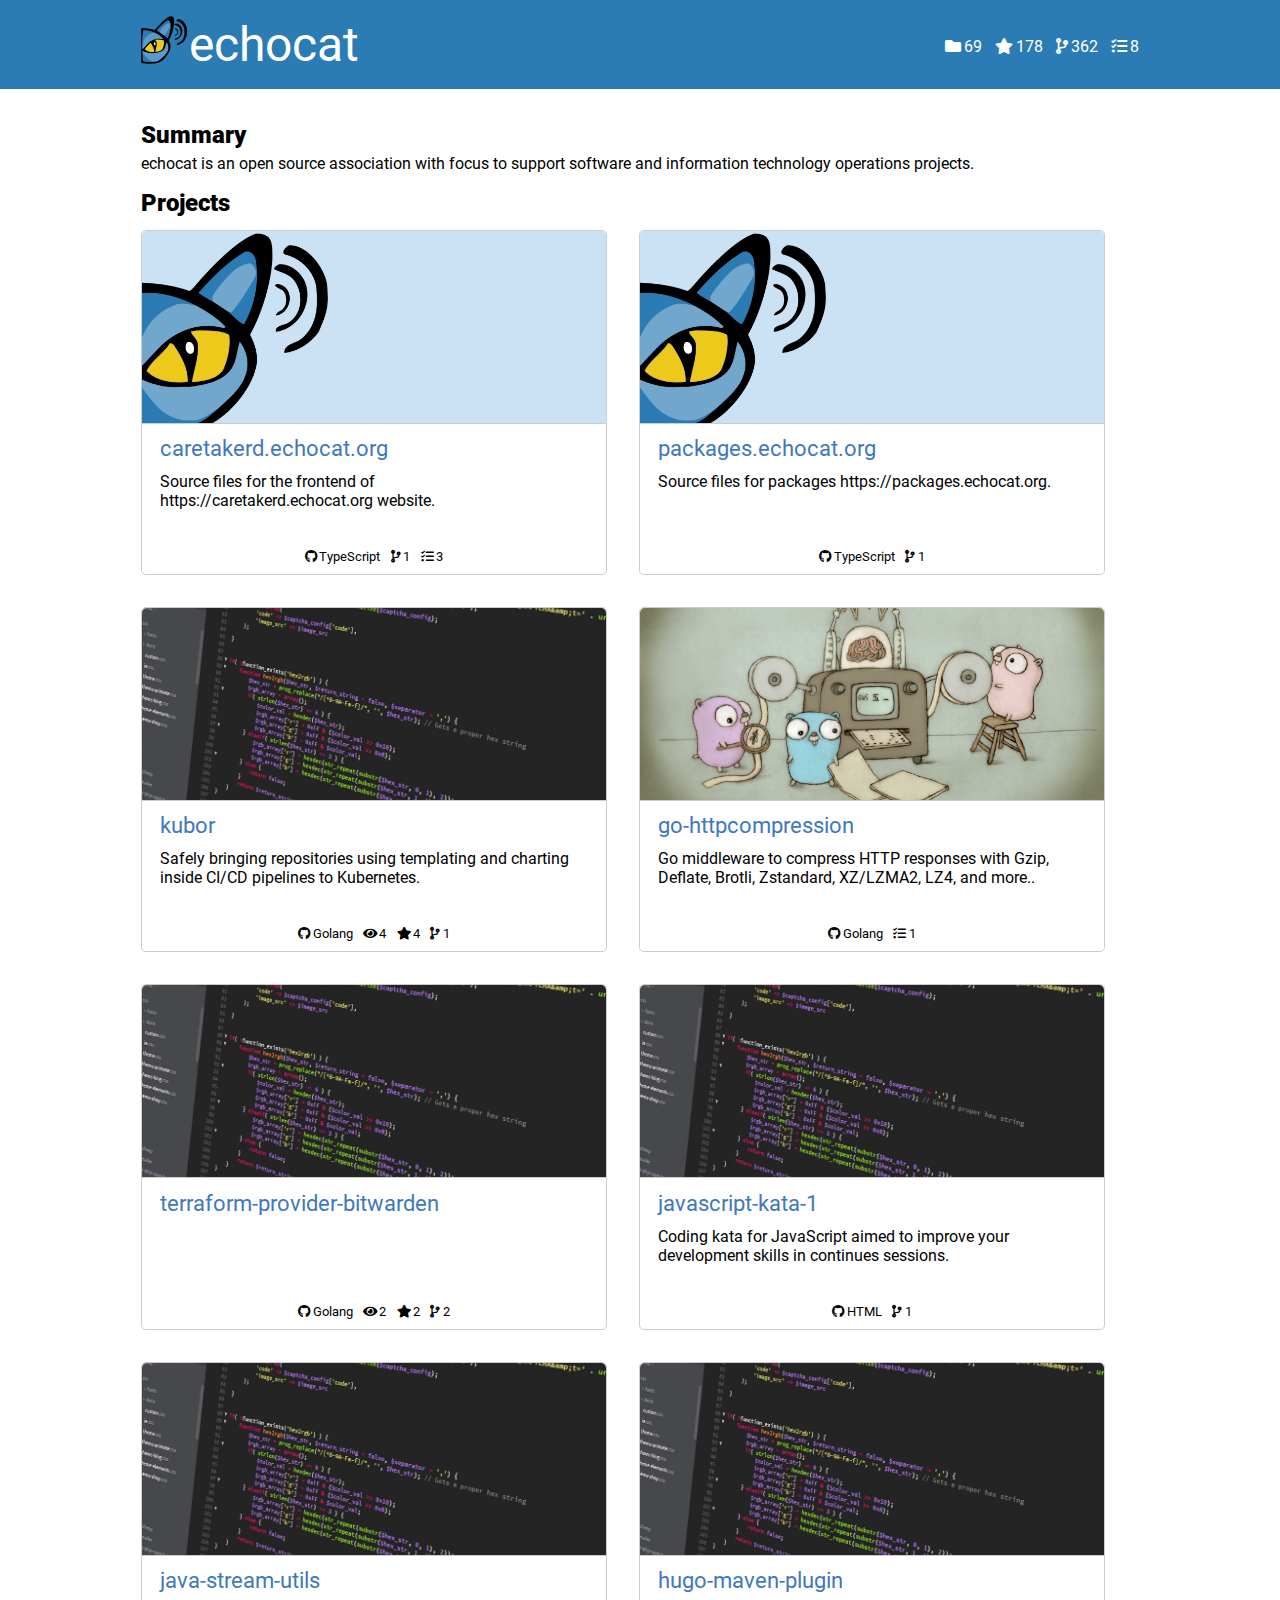
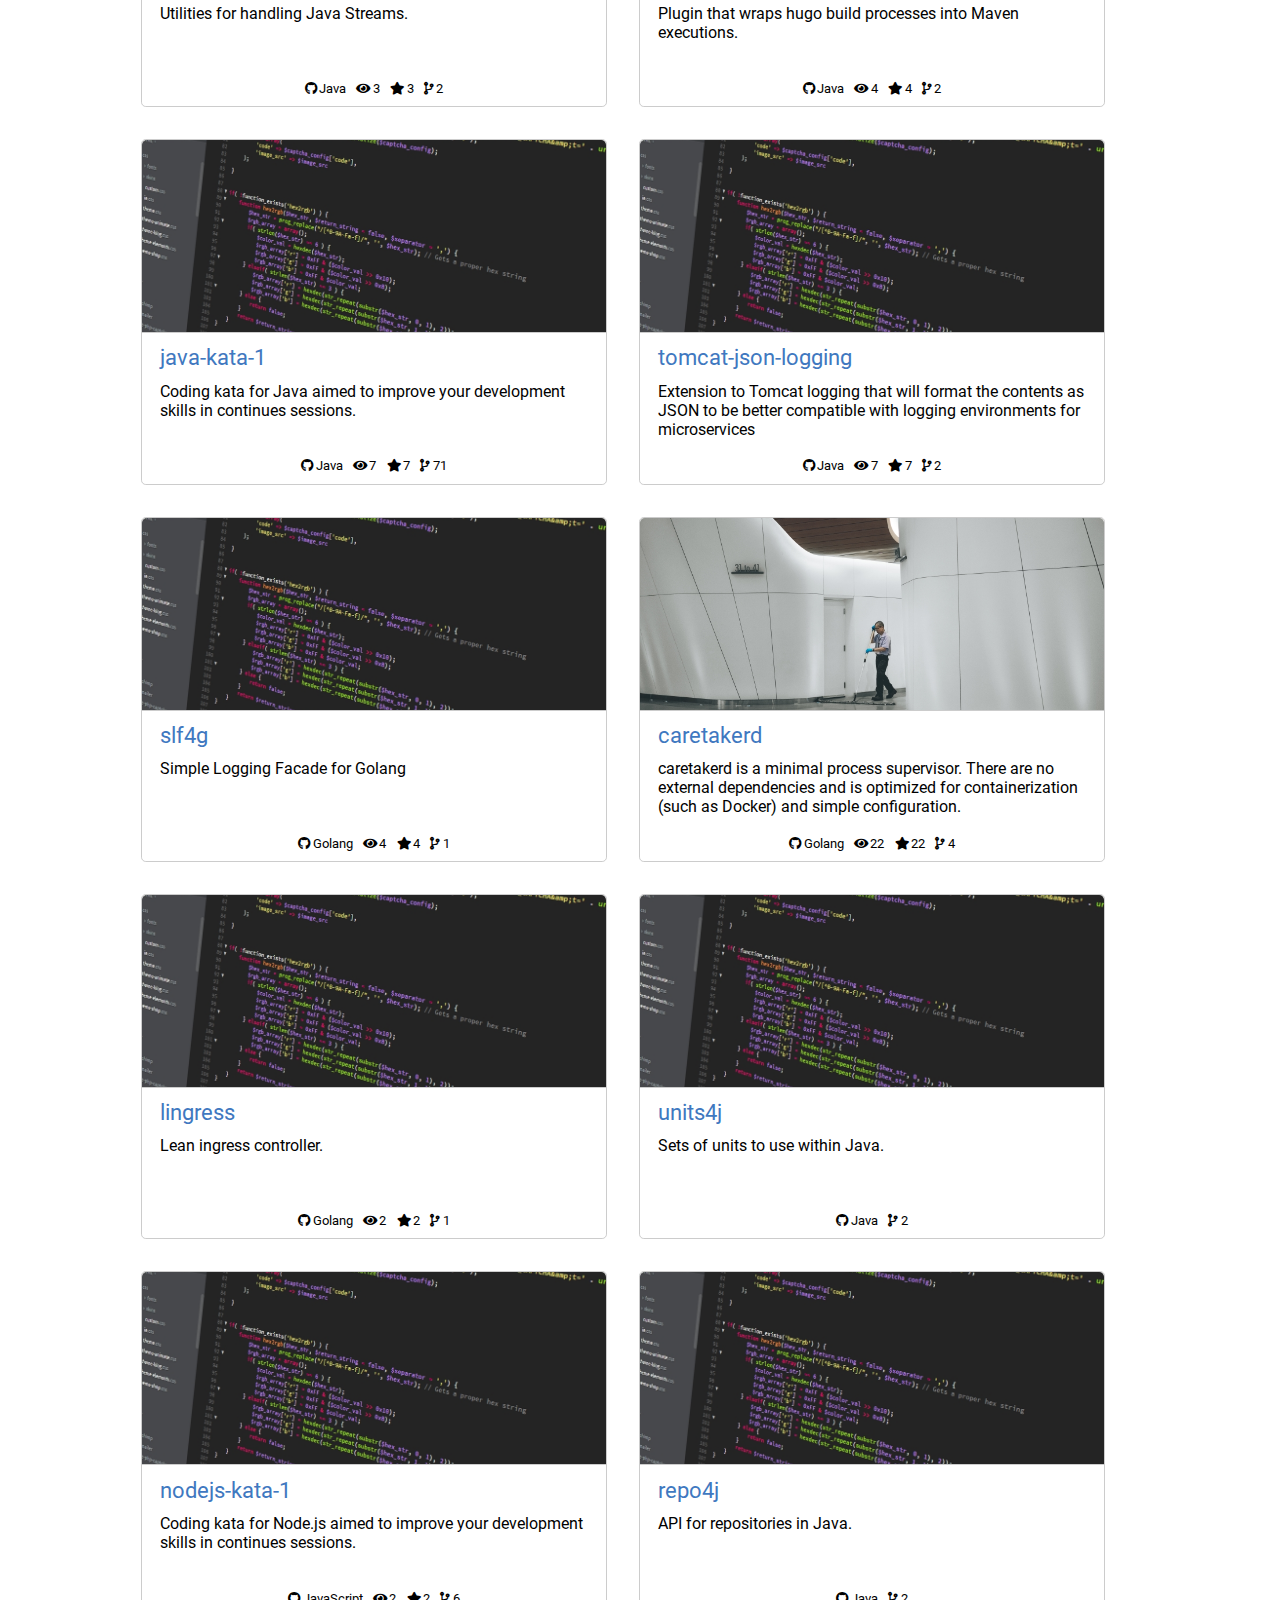
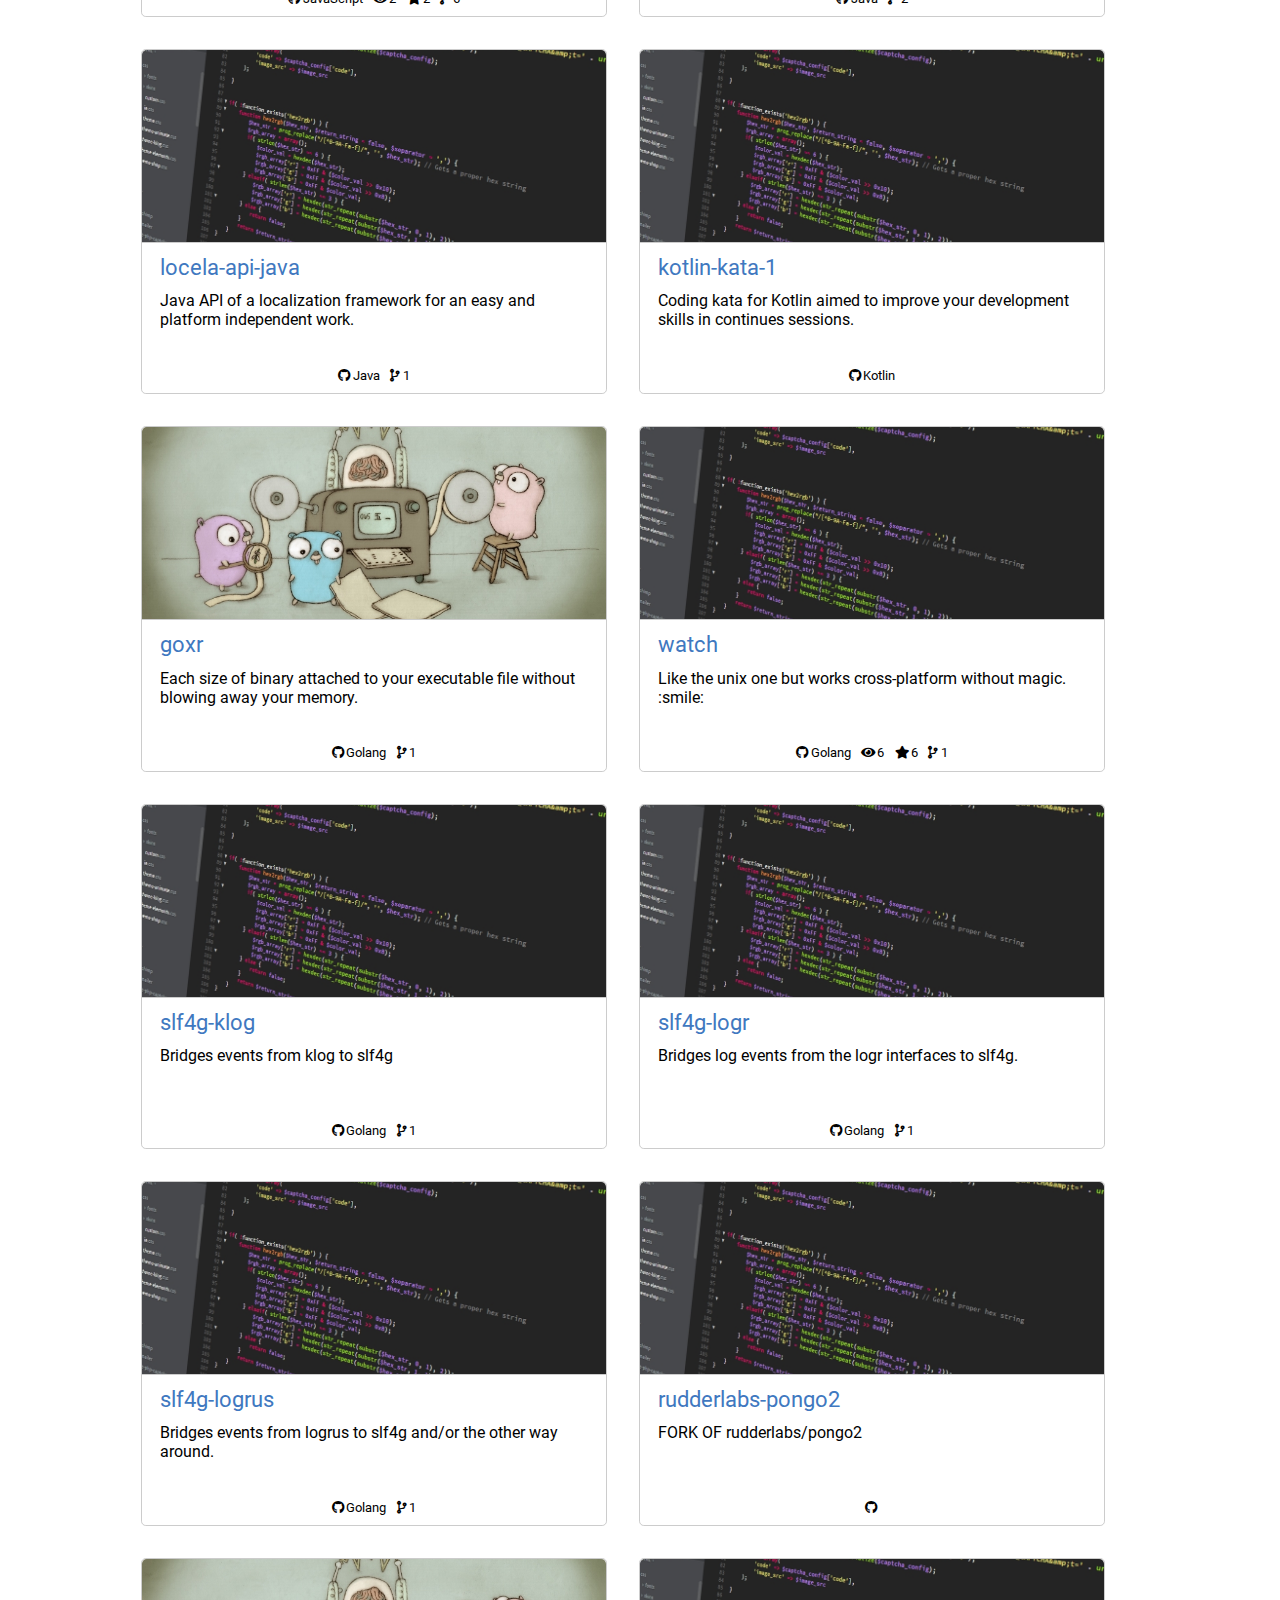
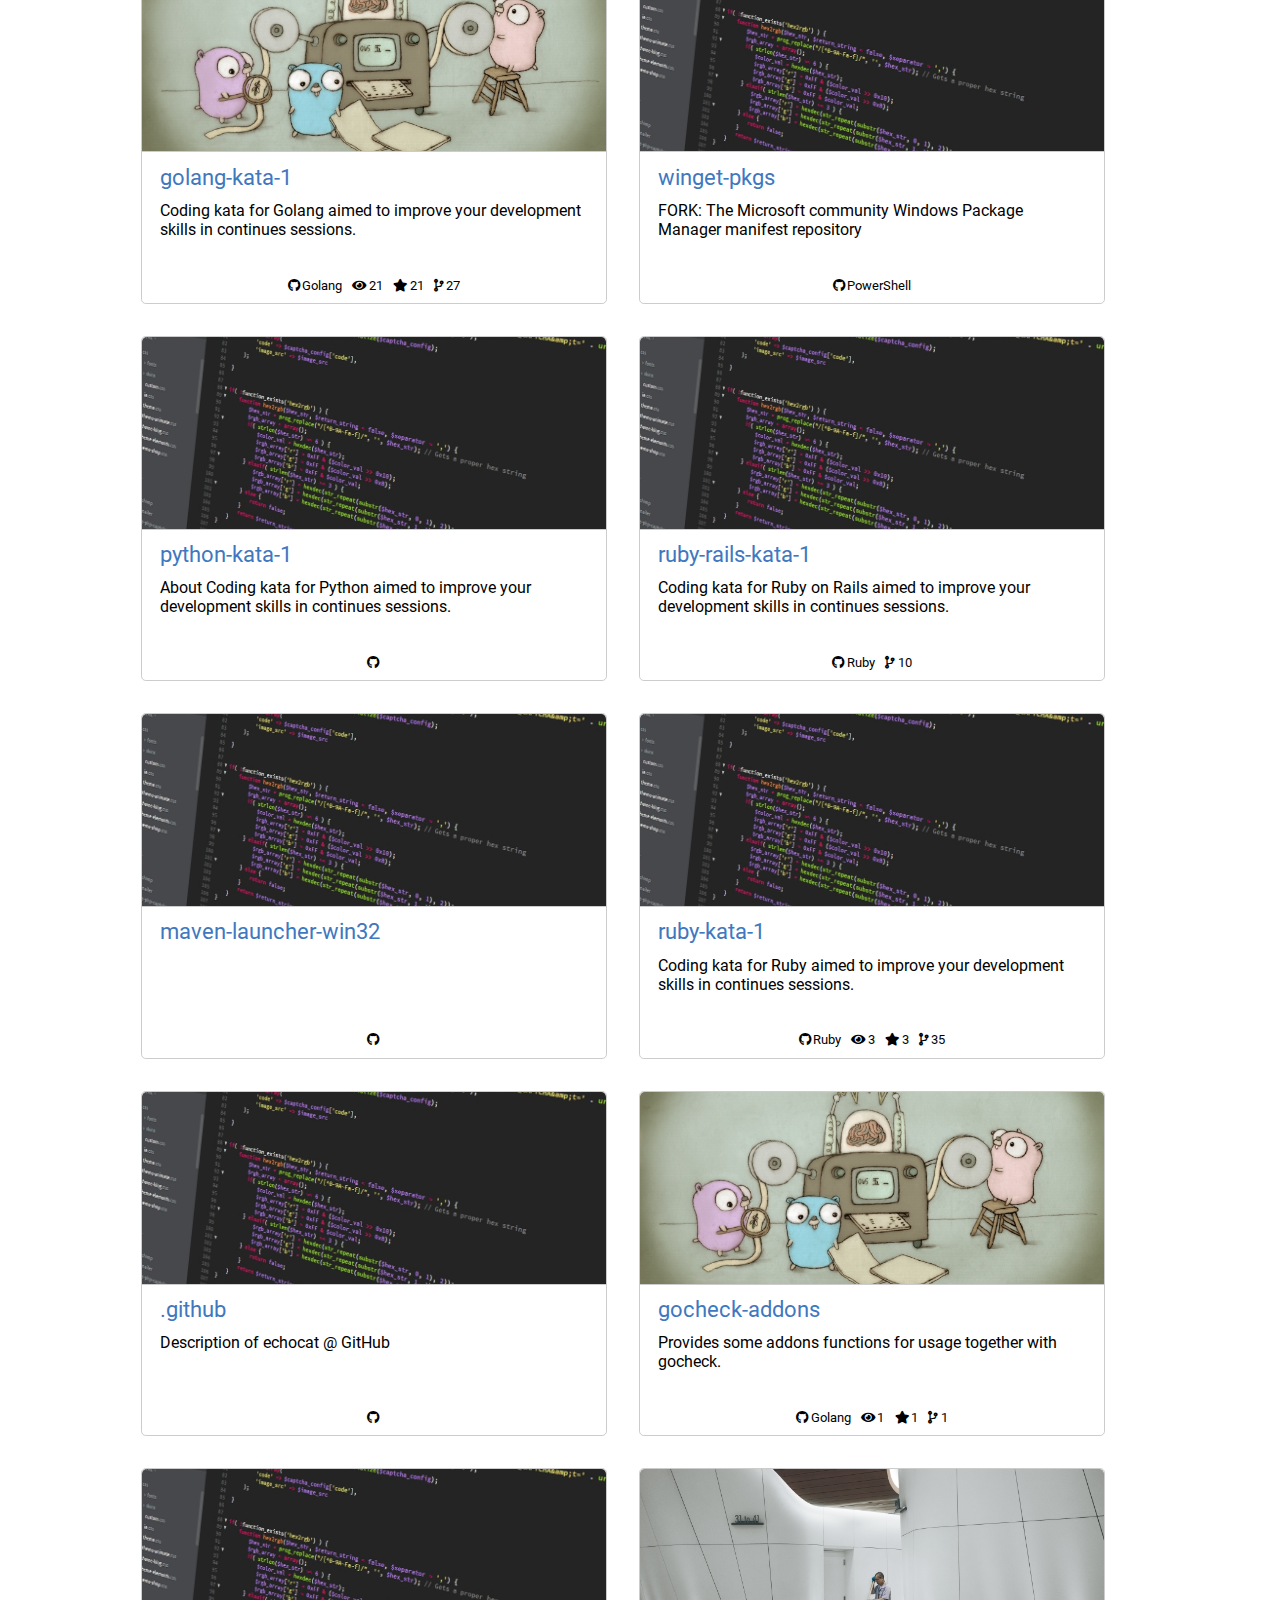
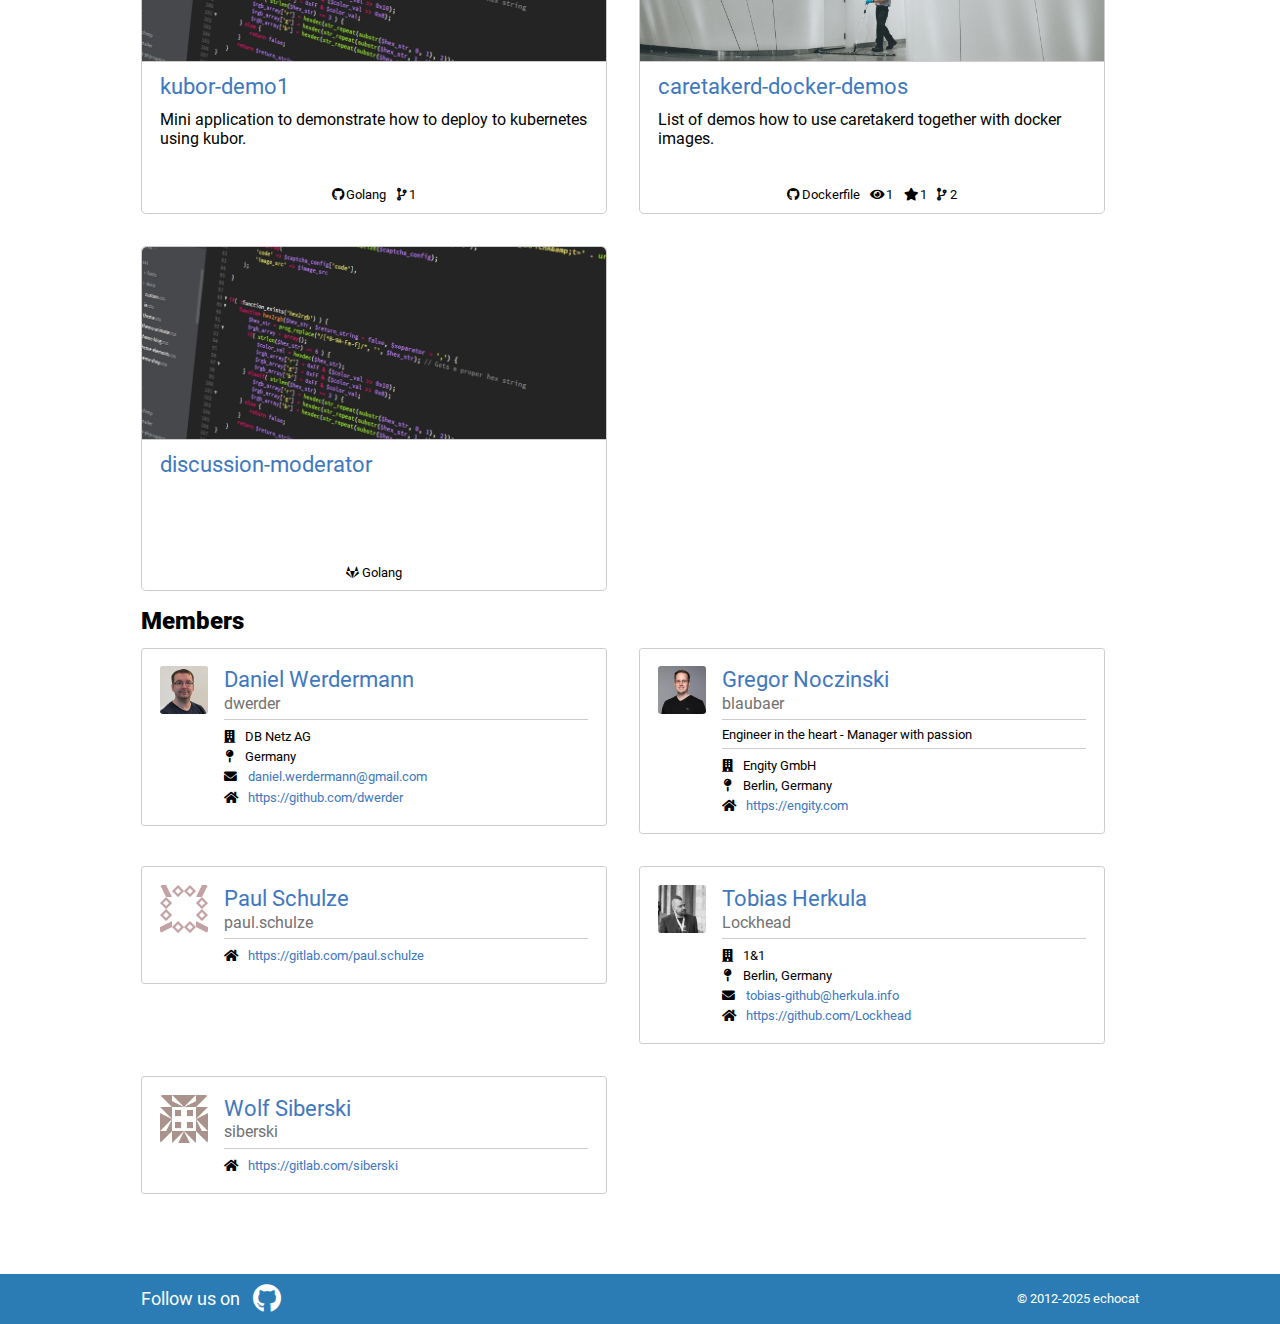
==== commit b9c6654a: "deploy: ac51882bf5f88a8e21ef2d9156c3d94196b4dc64" ====
--- a/index.html
+++ b/index.html
@@ -1,8 +1,8 @@
-<!doctype html><html lang=en-us><head><meta name=generator content="Hugo 0.110.0"><meta charset=utf-8><title>echocat</title><meta name=viewport content="width=device-width,initial-scale=1"><meta name=description content="echocat is an open source association with focus to support software and information technology operations projects."><link rel=canonical href=https://echocat.org/><meta name=date content="2025-04-17 22:19:41 +0000 UTC"><meta name=last-modified content="2025-04-17 22:19:41 +0000 UTC"><meta property="og:locale" content="en"><meta name=twitter:card content="summary"><meta name=twitter:title content="echocat"><meta name=twitter:description content="echocat is an open source association with focus to support software and information technology operations projects."><meta property="twitter:image" content="/images/stocks/echocat.ae610457863fe9752e821e9a75b2c0ecd8a85f2ed7901f4e46873ccb82cf2fea.jpg"><meta property="og:type" content="website"><meta property="og:url" content="https://echocat.org/"><meta property="og:title" content="echocat"><meta property="og:description" content="echocat is an open source association with focus to support software and information technology operations projects."><meta property="og:image" content="/images/stocks/echocat.ae610457863fe9752e821e9a75b2c0ecd8a85f2ed7901f4e46873ccb82cf2fea.jpg"><link rel=stylesheet href=/main.min.f20c80c14c3f1e4af9d9caebfdc992059788d130873acc4bc832832a8a4e620e.css><script type=application/ld+json>{"@context":"http://www.schema.org","@type":"Organization","name":"echocat","url":"https:\/\/echocat.org\/","logo":"https:\/\/echocat.org\/resources/logo.svg","description":"echocat is an open source association with focus to support software and information technology operations projects.","address":{"@type":"PostalAddress","addressLocality":"Berlin","addressRegion":"Berlin","addressCountry":"Germany"}}</script></head><body class=echocat><header><div class=spacer><h1><a href=https://echocat.org/ class="title undecorated"><span class=logo></span><span>echocat</span></a></h1><statistics><ul class=statistics><li title=Projects><i class="fa fa-folder"></i><span>69</span></li><li title=Stars><i class="fa fa-star"></i><span>178</span></li><li title=Forks><i class="fa fa-code-branch"></i><span>362</span></li><li title="Open issues"><i class="fas fa-tasks"></i><span>2</span></li></ul></statistics></div></header><main><div class=spacer><article class=introduction><h2>Summary</h2><p>echocat is an open source association with focus to support software and information technology operations projects.</p></article><projects><article><h2>Projects</h2><div class=listing><section class=project data-type=repository:git:github data-fullname=echocat/packages.echocat.org><a class="project-stock undecorated" data-stock-category=echocat href=https://github.com/echocat/packages.echocat.org title=packages.echocat.org></a><div class=project-title><a href=https://github.com/echocat/packages.echocat.org>packages.echocat.org</a></div><div class=project-description>Source files for packages https://packages.echocat.org.</div><div class=project-stats><ul class=statistics><li><a title=Repository class=undecorated href=https://github.com/echocat/packages.echocat.org><i class="fab fa-github"></i><span>TypeScript</span></a></li><li><a title=Forks class=undecorated href=https://github.com/echocat/packages.echocat.org/network><i class="fa fa-code-branch"></i>1</a></li></ul></div></section><section class=project data-type=repository:git:github data-fullname=echocat/kubor><a class="project-stock undecorated" data-stock-category=code href=https://github.com/echocat/kubor title=kubor></a><div class=project-title><a href=https://github.com/echocat/kubor>kubor</a></div><div class=project-description>Safely bringing repositories using templating and charting inside CI/CD pipelines to Kubernetes.</div><div class=project-stats><ul class=statistics><li><a title=Repository class=undecorated href=https://github.com/echocat/kubor><i class="fab fa-github"></i><span>Golang</span></a></li><li><a title=Watchers class=undecorated href=https://github.com/echocat/kubor/watchers><i class="fa fa-eye"></i>4</a></li><li><a title=Stars class=undecorated href=https://github.com/echocat/kubor/stargazers><i class="fa fa-star"></i>4</a></li><li><a title=Forks class=undecorated href=https://github.com/echocat/kubor/network><i class="fa fa-code-branch"></i>1</a></li></ul></div></section><section class=project data-type=repository:git:github data-fullname=echocat/go-httpcompression><a class="project-stock undecorated" data-stock-category=golang href=https://godoc.org/github.com/CAFxX/httpcompression title=go-httpcompression></a><div class=project-title><a href=https://godoc.org/github.com/CAFxX/httpcompression>go-httpcompression</a></div><div class=project-description>Go middleware to compress HTTP responses with Gzip, Deflate, Brotli, Zstandard, XZ/LZMA2, LZ4, and more..</div><div class=project-stats><ul class=statistics><li><a title=Repository class=undecorated href=https://github.com/echocat/go-httpcompression><i class="fab fa-github"></i><span>Golang</span></a></li><li><a title="Open issues" class=undecorated href=https://github.com/echocat/go-httpcompression/pulls><i class="fas fa-tasks"></i>1</a></li></ul></div></section><section class=project data-type=repository:git:github data-fullname=echocat/terraform-provider-bitwarden><a class="project-stock undecorated" data-stock-category=code href=https://github.com/echocat/terraform-provider-bitwarden title=terraform-provider-bitwarden></a><div class=project-title><a href=https://github.com/echocat/terraform-provider-bitwarden>terraform-provider-bitwarden</a></div><div class=project-description></div><div class=project-stats><ul class=statistics><li><a title=Repository class=undecorated href=https://github.com/echocat/terraform-provider-bitwarden><i class="fab fa-github"></i><span>Golang</span></a></li><li><a title=Watchers class=undecorated href=https://github.com/echocat/terraform-provider-bitwarden/watchers><i class="fa fa-eye"></i>2</a></li><li><a title=Stars class=undecorated href=https://github.com/echocat/terraform-provider-bitwarden/stargazers><i class="fa fa-star"></i>2</a></li><li><a title=Forks class=undecorated href=https://github.com/echocat/terraform-provider-bitwarden/network><i class="fa fa-code-branch"></i>2</a></li></ul></div></section><section class=project data-type=repository:git:github data-fullname=echocat/caretakerd.echocat.org><a class="project-stock undecorated" data-stock-category=echocat href=https://github.com/echocat/caretakerd.echocat.org title=caretakerd.echocat.org></a><div class=project-title><a href=https://github.com/echocat/caretakerd.echocat.org>caretakerd.echocat.org</a></div><div class=project-description>Source files for the frontend of https://caretakerd.echocat.org website.</div><div class=project-stats><ul class=statistics><li><a title=Repository class=undecorated href=https://github.com/echocat/caretakerd.echocat.org><i class="fab fa-github"></i><span>TypeScript</span></a></li><li><a title=Forks class=undecorated href=https://github.com/echocat/caretakerd.echocat.org/network><i class="fa fa-code-branch"></i>1</a></li></ul></div></section><section class=project data-type=repository:git:github data-fullname=echocat/javascript-kata-1><a class="project-stock undecorated" data-stock-category=code href=https://github.com/echocat/javascript-kata-1 title=javascript-kata-1></a><div class=project-title><a href=https://github.com/echocat/javascript-kata-1>javascript-kata-1</a></div><div class=project-description>Coding kata for JavaScript aimed to improve your development skills in continues sessions.</div><div class=project-stats><ul class=statistics><li><a title=Repository class=undecorated href=https://github.com/echocat/javascript-kata-1><i class="fab fa-github"></i><span>HTML</span></a></li><li><a title=Forks class=undecorated href=https://github.com/echocat/javascript-kata-1/network><i class="fa fa-code-branch"></i>1</a></li></ul></div></section><section class=project data-type=repository:git:github data-fullname=echocat/java-stream-utils><a class="project-stock undecorated" data-stock-category=code href=https://github.com/echocat/java-stream-utils title=java-stream-utils></a><div class=project-title><a href=https://github.com/echocat/java-stream-utils>java-stream-utils</a></div><div class=project-description>Utilities for handling Java Streams.</div><div class=project-stats><ul class=statistics><li><a title=Repository class=undecorated href=https://github.com/echocat/java-stream-utils><i class="fab fa-github"></i><span>Java</span></a></li><li><a title=Watchers class=undecorated href=https://github.com/echocat/java-stream-utils/watchers><i class="fa fa-eye"></i>3</a></li><li><a title=Stars class=undecorated href=https://github.com/echocat/java-stream-utils/stargazers><i class="fa fa-star"></i>3</a></li><li><a title=Forks class=undecorated href=https://github.com/echocat/java-stream-utils/network><i class="fa fa-code-branch"></i>2</a></li></ul></div></section><section class=project data-type=repository:git:github data-fullname=echocat/hugo-maven-plugin><a class="project-stock undecorated" data-stock-category=code href=https://github.com/echocat/hugo-maven-plugin title=hugo-maven-plugin></a><div class=project-title><a href=https://github.com/echocat/hugo-maven-plugin>hugo-maven-plugin</a></div><div class=project-description>Plugin that wraps hugo build processes into Maven executions.</div><div class=project-stats><ul class=statistics><li><a title=Repository class=undecorated href=https://github.com/echocat/hugo-maven-plugin><i class="fab fa-github"></i><span>Java</span></a></li><li><a title=Watchers class=undecorated href=https://github.com/echocat/hugo-maven-plugin/watchers><i class="fa fa-eye"></i>4</a></li><li><a title=Stars class=undecorated href=https://github.com/echocat/hugo-maven-plugin/stargazers><i class="fa fa-star"></i>4</a></li><li><a title=Forks class=undecorated href=https://github.com/echocat/hugo-maven-plugin/network><i class="fa fa-code-branch"></i>2</a></li></ul></div></section><section class=project data-type=repository:git:github data-fullname=echocat/java-kata-1><a class="project-stock undecorated" data-stock-category=code href=https://github.com/echocat/java-kata-1 title=java-kata-1></a><div class=project-title><a href=https://github.com/echocat/java-kata-1>java-kata-1</a></div><div class=project-description>Coding kata for Java aimed to improve your development skills in continues sessions.</div><div class=project-stats><ul class=statistics><li><a title=Repository class=undecorated href=https://github.com/echocat/java-kata-1><i class="fab fa-github"></i><span>Java</span></a></li><li><a title=Watchers class=undecorated href=https://github.com/echocat/java-kata-1/watchers><i class="fa fa-eye"></i>7</a></li><li><a title=Stars class=undecorated href=https://github.com/echocat/java-kata-1/stargazers><i class="fa fa-star"></i>7</a></li><li><a title=Forks class=undecorated href=https://github.com/echocat/java-kata-1/network><i class="fa fa-code-branch"></i>71</a></li></ul></div></section><section class=project data-type=repository:git:github data-fullname=echocat/tomcat-json-logging><a class="project-stock undecorated" data-stock-category=code href=https://github.com/echocat/tomcat-json-logging title=tomcat-json-logging></a><div class=project-title><a href=https://github.com/echocat/tomcat-json-logging>tomcat-json-logging</a></div><div class=project-description>Extension to Tomcat logging that will format the contents as JSON to be better compatible with logging environments for microservices</div><div class=project-stats><ul class=statistics><li><a title=Repository class=undecorated href=https://github.com/echocat/tomcat-json-logging><i class="fab fa-github"></i><span>Java</span></a></li><li><a title=Watchers class=undecorated href=https://github.com/echocat/tomcat-json-logging/watchers><i class="fa fa-eye"></i>7</a></li><li><a title=Stars class=undecorated href=https://github.com/echocat/tomcat-json-logging/stargazers><i class="fa fa-star"></i>7</a></li><li><a title=Forks class=undecorated href=https://github.com/echocat/tomcat-json-logging/network><i class="fa fa-code-branch"></i>2</a></li></ul></div></section><section class=project data-type=repository:git:github data-fullname=echocat/slf4g><a class="project-stock undecorated" data-stock-category=code href=https://pkg.go.dev/github.com/echocat/slf4g title=slf4g></a><div class=project-title><a href=https://pkg.go.dev/github.com/echocat/slf4g>slf4g</a></div><div class=project-description>Simple Logging Facade for Golang</div><div class=project-stats><ul class=statistics><li><a title=Repository class=undecorated href=https://github.com/echocat/slf4g><i class="fab fa-github"></i><span>Golang</span></a></li><li><a title=Watchers class=undecorated href=https://github.com/echocat/slf4g/watchers><i class="fa fa-eye"></i>4</a></li><li><a title=Stars class=undecorated href=https://github.com/echocat/slf4g/stargazers><i class="fa fa-star"></i>4</a></li><li><a title=Forks class=undecorated href=https://github.com/echocat/slf4g/network><i class="fa fa-code-branch"></i>1</a></li></ul></div></section><section class=project data-type=repository:git:github data-fullname=echocat/caretakerd><a class="project-stock undecorated" data-stock-category=caretaker href=https://caretakerd.echocat.org title=caretakerd></a><div class=project-title><a href=https://caretakerd.echocat.org>caretakerd</a></div><div class=project-description>caretakerd is a minimal process supervisor. There are no external dependencies and is optimized for containerization (such as Docker) and simple configuration.</div><div class=project-stats><ul class=statistics><li><a title=Repository class=undecorated href=https://github.com/echocat/caretakerd><i class="fab fa-github"></i><span>Golang</span></a></li><li><a title=Watchers class=undecorated href=https://github.com/echocat/caretakerd/watchers><i class="fa fa-eye"></i>22</a></li><li><a title=Stars class=undecorated href=https://github.com/echocat/caretakerd/stargazers><i class="fa fa-star"></i>22</a></li><li><a title=Forks class=undecorated href=https://github.com/echocat/caretakerd/network><i class="fa fa-code-branch"></i>4</a></li></ul></div></section><section class=project data-type=repository:git:github data-fullname=echocat/lingress><a class="project-stock undecorated" data-stock-category=code href=https://github.com/echocat/lingress title=lingress></a><div class=project-title><a href=https://github.com/echocat/lingress>lingress</a></div><div class=project-description>Lean ingress controller.</div><div class=project-stats><ul class=statistics><li><a title=Repository class=undecorated href=https://github.com/echocat/lingress><i class="fab fa-github"></i><span>Golang</span></a></li><li><a title=Watchers class=undecorated href=https://github.com/echocat/lingress/watchers><i class="fa fa-eye"></i>2</a></li><li><a title=Stars class=undecorated href=https://github.com/echocat/lingress/stargazers><i class="fa fa-star"></i>2</a></li><li><a title=Forks class=undecorated href=https://github.com/echocat/lingress/network><i class="fa fa-code-branch"></i>1</a></li></ul></div></section><section class=project data-type=repository:git:github data-fullname=echocat/units4j><a class="project-stock undecorated" data-stock-category=code href=https://github.com/echocat/units4j title=units4j></a><div class=project-title><a href=https://github.com/echocat/units4j>units4j</a></div><div class=project-description>Sets of units to use within Java.</div><div class=project-stats><ul class=statistics><li><a title=Repository class=undecorated href=https://github.com/echocat/units4j><i class="fab fa-github"></i><span>Java</span></a></li><li><a title=Forks class=undecorated href=https://github.com/echocat/units4j/network><i class="fa fa-code-branch"></i>2</a></li></ul></div></section><section class=project data-type=repository:git:github data-fullname=echocat/nodejs-kata-1><a class="project-stock undecorated" data-stock-category=code href=https://github.com/echocat/nodejs-kata-1 title=nodejs-kata-1></a><div class=project-title><a href=https://github.com/echocat/nodejs-kata-1>nodejs-kata-1</a></div><div class=project-description>Coding kata for Node.js aimed to improve your development skills in continues sessions.</div><div class=project-stats><ul class=statistics><li><a title=Repository class=undecorated href=https://github.com/echocat/nodejs-kata-1><i class="fab fa-github"></i><span>JavaScript</span></a></li><li><a title=Watchers class=undecorated href=https://github.com/echocat/nodejs-kata-1/watchers><i class="fa fa-eye"></i>2</a></li><li><a title=Stars class=undecorated href=https://github.com/echocat/nodejs-kata-1/stargazers><i class="fa fa-star"></i>2</a></li><li><a title=Forks class=undecorated href=https://github.com/echocat/nodejs-kata-1/network><i class="fa fa-code-branch"></i>6</a></li></ul></div></section><section class=project data-type=repository:git:github data-fullname=echocat/repo4j><a class="project-stock undecorated" data-stock-category=code href=https://github.com/echocat/repo4j title=repo4j></a><div class=project-title><a href=https://github.com/echocat/repo4j>repo4j</a></div><div class=project-description>API for repositories in Java.</div><div class=project-stats><ul class=statistics><li><a title=Repository class=undecorated href=https://github.com/echocat/repo4j><i class="fab fa-github"></i><span>Java</span></a></li><li><a title=Forks class=undecorated href=https://github.com/echocat/repo4j/network><i class="fa fa-code-branch"></i>2</a></li></ul></div></section><section class=project data-type=repository:git:github data-fullname=echocat/locela-api-java><a class="project-stock undecorated" data-stock-category=code href=https://github.com/echocat/locela-api-java title=locela-api-java></a><div class=project-title><a href=https://github.com/echocat/locela-api-java>locela-api-java</a></div><div class=project-description>Java API of a localization framework for an easy and platform independent work.</div><div class=project-stats><ul class=statistics><li><a title=Repository class=undecorated href=https://github.com/echocat/locela-api-java><i class="fab fa-github"></i><span>Java</span></a></li><li><a title=Forks class=undecorated href=https://github.com/echocat/locela-api-java/network><i class="fa fa-code-branch"></i>1</a></li></ul></div></section><section class=project data-type=repository:git:github data-fullname=echocat/kotlin-kata-1><a class="project-stock undecorated" data-stock-category=code href=https://github.com/echocat/kotlin-kata-1 title=kotlin-kata-1></a><div class=project-title><a href=https://github.com/echocat/kotlin-kata-1>kotlin-kata-1</a></div><div class=project-description>Coding kata for Kotlin aimed to improve your development skills in continues sessions.</div><div class=project-stats><ul class=statistics><li><a title=Repository class=undecorated href=https://github.com/echocat/kotlin-kata-1><i class="fab fa-github"></i><span>Kotlin</span></a></li></ul></div></section><section class=project data-type=repository:git:github data-fullname=echocat/goxr><a class="project-stock undecorated" data-stock-category=golang href=https://github.com/echocat/goxr title=goxr></a><div class=project-title><a href=https://github.com/echocat/goxr>goxr</a></div><div class=project-description>Each size of binary attached to your executable file without blowing away your memory.</div><div class=project-stats><ul class=statistics><li><a title=Repository class=undecorated href=https://github.com/echocat/goxr><i class="fab fa-github"></i><span>Golang</span></a></li><li><a title=Forks class=undecorated href=https://github.com/echocat/goxr/network><i class="fa fa-code-branch"></i>1</a></li></ul></div></section><section class=project data-type=repository:git:github data-fullname=echocat/watch><a class="project-stock undecorated" data-stock-category=code href=https://github.com/echocat/watch title=watch></a><div class=project-title><a href=https://github.com/echocat/watch>watch</a></div><div class=project-description>Like the unix one but works cross-platform without magic. :smile:</div><div class=project-stats><ul class=statistics><li><a title=Repository class=undecorated href=https://github.com/echocat/watch><i class="fab fa-github"></i><span>Golang</span></a></li><li><a title=Watchers class=undecorated href=https://github.com/echocat/watch/watchers><i class="fa fa-eye"></i>6</a></li><li><a title=Stars class=undecorated href=https://github.com/echocat/watch/stargazers><i class="fa fa-star"></i>6</a></li><li><a title=Forks class=undecorated href=https://github.com/echocat/watch/network><i class="fa fa-code-branch"></i>1</a></li></ul></div></section><section class=project data-type=repository:git:github data-fullname=echocat/slf4g-klog><a class="project-stock undecorated" data-stock-category=code href=https://github.com/echocat/slf4g-klog title=slf4g-klog></a><div class=project-title><a href=https://github.com/echocat/slf4g-klog>slf4g-klog</a></div><div class=project-description>Bridges events from klog to slf4g</div><div class=project-stats><ul class=statistics><li><a title=Repository class=undecorated href=https://github.com/echocat/slf4g-klog><i class="fab fa-github"></i><span>Golang</span></a></li><li><a title=Forks class=undecorated href=https://github.com/echocat/slf4g-klog/network><i class="fa fa-code-branch"></i>1</a></li></ul></div></section><section class=project data-type=repository:git:github data-fullname=echocat/slf4g-logr><a class="project-stock undecorated" data-stock-category=code href=https://github.com/echocat/slf4g-logr title=slf4g-logr></a><div class=project-title><a href=https://github.com/echocat/slf4g-logr>slf4g-logr</a></div><div class=project-description>Bridges log events from the logr interfaces to slf4g.</div><div class=project-stats><ul class=statistics><li><a title=Repository class=undecorated href=https://github.com/echocat/slf4g-logr><i class="fab fa-github"></i><span>Golang</span></a></li><li><a title=Forks class=undecorated href=https://github.com/echocat/slf4g-logr/network><i class="fa fa-code-branch"></i>1</a></li></ul></div></section><section class=project data-type=repository:git:github data-fullname=echocat/slf4g-logrus><a class="project-stock undecorated" data-stock-category=code href=https://github.com/echocat/slf4g-logrus title=slf4g-logrus></a><div class=project-title><a href=https://github.com/echocat/slf4g-logrus>slf4g-logrus</a></div><div class=project-description>Bridges events from logrus to slf4g and/or the other way around.</div><div class=project-stats><ul class=statistics><li><a title=Repository class=undecorated href=https://github.com/echocat/slf4g-logrus><i class="fab fa-github"></i><span>Golang</span></a></li><li><a title=Forks class=undecorated href=https://github.com/echocat/slf4g-logrus/network><i class="fa fa-code-branch"></i>1</a></li></ul></div></section><section class=project data-type=repository:git:github data-fullname=echocat/rudderlabs-pongo2><a class="project-stock undecorated" data-stock-category=code href=https://www.schlachter.tech/pongo2 title=rudderlabs-pongo2></a><div class=project-title><a href=https://www.schlachter.tech/pongo2>rudderlabs-pongo2</a></div><div class=project-description>FORK OF rudderlabs/pongo2</div><div class=project-stats><ul class=statistics><li><a title=Repository class=undecorated href=https://github.com/echocat/rudderlabs-pongo2><i class="fab fa-github"></i><span></span></a></li></ul></div></section><section class=project data-type=repository:git:github data-fullname=echocat/golang-kata-1><a class="project-stock undecorated" data-stock-category=golang href=https://github.com/echocat/golang-kata-1 title=golang-kata-1></a><div class=project-title><a href=https://github.com/echocat/golang-kata-1>golang-kata-1</a></div><div class=project-description>Coding kata for Golang aimed to improve your development skills in continues sessions.</div><div class=project-stats><ul class=statistics><li><a title=Repository class=undecorated href=https://github.com/echocat/golang-kata-1><i class="fab fa-github"></i><span>Golang</span></a></li><li><a title=Watchers class=undecorated href=https://github.com/echocat/golang-kata-1/watchers><i class="fa fa-eye"></i>21</a></li><li><a title=Stars class=undecorated href=https://github.com/echocat/golang-kata-1/stargazers><i class="fa fa-star"></i>21</a></li><li><a title=Forks class=undecorated href=https://github.com/echocat/golang-kata-1/network><i class="fa fa-code-branch"></i>27</a></li></ul></div></section><section class=project data-type=repository:git:github data-fullname=echocat/winget-pkgs><a class="project-stock undecorated" data-stock-category=code href=https://github.com/echocat/winget-pkgs title=winget-pkgs></a><div class=project-title><a href=https://github.com/echocat/winget-pkgs>winget-pkgs</a></div><div class=project-description>FORK: The Microsoft community Windows Package Manager manifest repository</div><div class=project-stats><ul class=statistics><li><a title=Repository class=undecorated href=https://github.com/echocat/winget-pkgs><i class="fab fa-github"></i><span>PowerShell</span></a></li></ul></div></section><section class=project data-type=repository:git:github data-fullname=echocat/python-kata-1><a class="project-stock undecorated" data-stock-category=code href=https://github.com/echocat/python-kata-1 title=python-kata-1></a><div class=project-title><a href=https://github.com/echocat/python-kata-1>python-kata-1</a></div><div class=project-description>About Coding kata for Python aimed to improve your development skills in continues sessions.</div><div class=project-stats><ul class=statistics><li><a title=Repository class=undecorated href=https://github.com/echocat/python-kata-1><i class="fab fa-github"></i><span></span></a></li></ul></div></section><section class=project data-type=repository:git:github data-fullname=echocat/ruby-rails-kata-1><a class="project-stock undecorated" data-stock-category=code href=https://github.com/echocat/ruby-rails-kata-1 title=ruby-rails-kata-1></a><div class=project-title><a href=https://github.com/echocat/ruby-rails-kata-1>ruby-rails-kata-1</a></div><div class=project-description>Coding kata for Ruby on Rails aimed to improve your development skills in continues sessions.</div><div class=project-stats><ul class=statistics><li><a title=Repository class=undecorated href=https://github.com/echocat/ruby-rails-kata-1><i class="fab fa-github"></i><span>Ruby</span></a></li><li><a title=Forks class=undecorated href=https://github.com/echocat/ruby-rails-kata-1/network><i class="fa fa-code-branch"></i>10</a></li></ul></div></section><section class=project data-type=repository:git:github data-fullname=echocat/maven-launcher-win32><a class="project-stock undecorated" data-stock-category=code href=https://github.com/echocat/maven-launcher-win32 title=maven-launcher-win32></a><div class=project-title><a href=https://github.com/echocat/maven-launcher-win32>maven-launcher-win32</a></div><div class=project-description></div><div class=project-stats><ul class=statistics><li><a title=Repository class=undecorated href=https://github.com/echocat/maven-launcher-win32><i class="fab fa-github"></i><span></span></a></li></ul></div></section><section class=project data-type=repository:git:github data-fullname=echocat/ruby-kata-1><a class="project-stock undecorated" data-stock-category=code href=https://github.com/echocat/ruby-kata-1 title=ruby-kata-1></a><div class=project-title><a href=https://github.com/echocat/ruby-kata-1>ruby-kata-1</a></div><div class=project-description>Coding kata for Ruby aimed to improve your development skills in continues sessions.</div><div class=project-stats><ul class=statistics><li><a title=Repository class=undecorated href=https://github.com/echocat/ruby-kata-1><i class="fab fa-github"></i><span>Ruby</span></a></li><li><a title=Watchers class=undecorated href=https://github.com/echocat/ruby-kata-1/watchers><i class="fa fa-eye"></i>3</a></li><li><a title=Stars class=undecorated href=https://github.com/echocat/ruby-kata-1/stargazers><i class="fa fa-star"></i>3</a></li><li><a title=Forks class=undecorated href=https://github.com/echocat/ruby-kata-1/network><i class="fa fa-code-branch"></i>35</a></li></ul></div></section><section class=project data-type=repository:git:github data-fullname=echocat/.github><a class="project-stock undecorated" data-stock-category=code href=https://github.com/echocat/.github title=.github></a><div class=project-title><a href=https://github.com/echocat/.github>.github</a></div><div class=project-description>Description of echocat @ GitHub</div><div class=project-stats><ul class=statistics><li><a title=Repository class=undecorated href=https://github.com/echocat/.github><i class="fab fa-github"></i><span></span></a></li></ul></div></section><section class=project data-type=repository:git:github data-fullname=echocat/gocheck-addons><a class="project-stock undecorated" data-stock-category=golang href=https://github.com/echocat/gocheck-addons title=gocheck-addons></a><div class=project-title><a href=https://github.com/echocat/gocheck-addons>gocheck-addons</a></div><div class=project-description>Provides some addons functions for usage together with gocheck.</div><div class=project-stats><ul class=statistics><li><a title=Repository class=undecorated href=https://github.com/echocat/gocheck-addons><i class="fab fa-github"></i><span>Golang</span></a></li><li><a title=Watchers class=undecorated href=https://github.com/echocat/gocheck-addons/watchers><i class="fa fa-eye"></i>1</a></li><li><a title=Stars class=undecorated href=https://github.com/echocat/gocheck-addons/stargazers><i class="fa fa-star"></i>1</a></li><li><a title=Forks class=undecorated href=https://github.com/echocat/gocheck-addons/network><i class="fa fa-code-branch"></i>1</a></li></ul></div></section><section class=project data-type=repository:git:github data-fullname=echocat/kubor-demo1><a class="project-stock undecorated" data-stock-category=code href=https://github.com/echocat/kubor-demo1 title=kubor-demo1></a><div class=project-title><a href=https://github.com/echocat/kubor-demo1>kubor-demo1</a></div><div class=project-description>Mini application to demonstrate how to deploy to kubernetes using kubor.</div><div class=project-stats><ul class=statistics><li><a title=Repository class=undecorated href=https://github.com/echocat/kubor-demo1><i class="fab fa-github"></i><span>Golang</span></a></li><li><a title=Forks class=undecorated href=https://github.com/echocat/kubor-demo1/network><i class="fa fa-code-branch"></i>1</a></li></ul></div></section><section class=project data-type=repository:git:github data-fullname=echocat/caretakerd-docker-demos><a class="project-stock undecorated" data-stock-category=caretaker href=https://hub.docker.com/r/echocat/ title=caretakerd-docker-demos></a><div class=project-title><a href=https://hub.docker.com/r/echocat/>caretakerd-docker-demos</a></div><div class=project-description>List of demos how to use caretakerd together with docker images.</div><div class=project-stats><ul class=statistics><li><a title=Repository class=undecorated href=https://github.com/echocat/caretakerd-docker-demos><i class="fab fa-github"></i><span>Dockerfile</span></a></li><li><a title=Watchers class=undecorated href=https://github.com/echocat/caretakerd-docker-demos/watchers><i class="fa fa-eye"></i>1</a></li><li><a title=Stars class=undecorated href=https://github.com/echocat/caretakerd-docker-demos/stargazers><i class="fa fa-star"></i>1</a></li><li><a title=Forks class=undecorated href=https://github.com/echocat/caretakerd-docker-demos/network><i class="fa fa-code-branch"></i>2</a></li></ul></div></section><section class=project data-type=repository:git:gitlab data-fullname="Discussion Moderator"><a class="project-stock undecorated" data-stock-category=code href=https://gitlab.com/echocat/discussion-moderator title=discussion-moderator></a><div class=project-title><a href=https://gitlab.com/echocat/discussion-moderator>discussion-moderator</a></div><div class=project-description></div><div class=project-stats><ul class=statistics><li><a title=Repository class=undecorated href=https://gitlab.com/echocat/discussion-moderator><i class="fab fa-gitlab"></i><span>Golang</span></a></li></ul></div></section></div></article></projects><members><article><h2>Members</h2><div class=listing><section class=member><div class=spacer><div class=member-avatar><a href=https://github.com/dwerder><img alt=dwerder src=/images/d/_hu3ae456eca1767d2a22af609c0dc61bf9_19103_239122537c1faabef1552dd9ae7cf9d3.jpg></a></div><div class=member-details><div class=member-fullname><a href=https://github.com/dwerder>Daniel Werdermann</a></div><div class=member-login><a href=https://github.com/dwerder class=undecorated>dwerder</a></div><ul class=member-more-detail><li class=member-company><i class="fa fa-building" aria-hidden=true></i>DB Netz AG</li><li class=member-location><i class="fa fa-map-pin" aria-hidden=true></i>Germany</li><li class=member-email><i class="fa fa-envelope" aria-hidden=true></i>
+<!doctype html><html lang=en-us><head><meta name=generator content="Hugo 0.110.0"><meta charset=utf-8><title>echocat</title><meta name=viewport content="width=device-width,initial-scale=1"><meta name=description content="echocat is an open source association with focus to support software and information technology operations projects."><link rel=canonical href=https://echocat.org/><meta name=date content="2025-04-18 09:22:42 +0000 UTC"><meta name=last-modified content="2025-04-18 09:22:42 +0000 UTC"><meta property="og:locale" content="en"><meta name=twitter:card content="summary"><meta name=twitter:title content="echocat"><meta name=twitter:description content="echocat is an open source association with focus to support software and information technology operations projects."><meta property="twitter:image" content="/images/stocks/echocat.ae610457863fe9752e821e9a75b2c0ecd8a85f2ed7901f4e46873ccb82cf2fea.jpg"><meta property="og:type" content="website"><meta property="og:url" content="https://echocat.org/"><meta property="og:title" content="echocat"><meta property="og:description" content="echocat is an open source association with focus to support software and information technology operations projects."><meta property="og:image" content="/images/stocks/echocat.ae610457863fe9752e821e9a75b2c0ecd8a85f2ed7901f4e46873ccb82cf2fea.jpg"><link rel=stylesheet href=/main.min.f20c80c14c3f1e4af9d9caebfdc992059788d130873acc4bc832832a8a4e620e.css><script type=application/ld+json>{"@context":"http://www.schema.org","@type":"Organization","name":"echocat","url":"https:\/\/echocat.org\/","logo":"https:\/\/echocat.org\/resources/logo.svg","description":"echocat is an open source association with focus to support software and information technology operations projects.","address":{"@type":"PostalAddress","addressLocality":"Berlin","addressRegion":"Berlin","addressCountry":"Germany"}}</script></head><body class=echocat><header><div class=spacer><h1><a href=https://echocat.org/ class="title undecorated"><span class=logo></span><span>echocat</span></a></h1><statistics><ul class=statistics><li title=Projects><i class="fa fa-folder"></i><span>69</span></li><li title=Stars><i class="fa fa-star"></i><span>178</span></li><li title=Forks><i class="fa fa-code-branch"></i><span>362</span></li><li title="Open issues"><i class="fas fa-tasks"></i><span>8</span></li></ul></statistics></div></header><main><div class=spacer><article class=introduction><h2>Summary</h2><p>echocat is an open source association with focus to support software and information technology operations projects.</p></article><projects><article><h2>Projects</h2><div class=listing><section class=project data-type=repository:git:github data-fullname=echocat/caretakerd.echocat.org><a class="project-stock undecorated" data-stock-category=echocat href=https://github.com/echocat/caretakerd.echocat.org title=caretakerd.echocat.org></a><div class=project-title><a href=https://github.com/echocat/caretakerd.echocat.org>caretakerd.echocat.org</a></div><div class=project-description>Source files for the frontend of https://caretakerd.echocat.org website.</div><div class=project-stats><ul class=statistics><li><a title=Repository class=undecorated href=https://github.com/echocat/caretakerd.echocat.org><i class="fab fa-github"></i><span>TypeScript</span></a></li><li><a title=Forks class=undecorated href=https://github.com/echocat/caretakerd.echocat.org/network><i class="fa fa-code-branch"></i>1</a></li><li><a title="Open issues" class=undecorated href=https://github.com/echocat/caretakerd.echocat.org/issues><i class="fas fa-tasks"></i>3</a></li></ul></div></section><section class=project data-type=repository:git:github data-fullname=echocat/packages.echocat.org><a class="project-stock undecorated" data-stock-category=echocat href=https://github.com/echocat/packages.echocat.org title=packages.echocat.org></a><div class=project-title><a href=https://github.com/echocat/packages.echocat.org>packages.echocat.org</a></div><div class=project-description>Source files for packages https://packages.echocat.org.</div><div class=project-stats><ul class=statistics><li><a title=Repository class=undecorated href=https://github.com/echocat/packages.echocat.org><i class="fab fa-github"></i><span>TypeScript</span></a></li><li><a title=Forks class=undecorated href=https://github.com/echocat/packages.echocat.org/network><i class="fa fa-code-branch"></i>1</a></li></ul></div></section><section class=project data-type=repository:git:github data-fullname=echocat/kubor><a class="project-stock undecorated" data-stock-category=code href=https://github.com/echocat/kubor title=kubor></a><div class=project-title><a href=https://github.com/echocat/kubor>kubor</a></div><div class=project-description>Safely bringing repositories using templating and charting inside CI/CD pipelines to Kubernetes.</div><div class=project-stats><ul class=statistics><li><a title=Repository class=undecorated href=https://github.com/echocat/kubor><i class="fab fa-github"></i><span>Golang</span></a></li><li><a title=Watchers class=undecorated href=https://github.com/echocat/kubor/watchers><i class="fa fa-eye"></i>4</a></li><li><a title=Stars class=undecorated href=https://github.com/echocat/kubor/stargazers><i class="fa fa-star"></i>4</a></li><li><a title=Forks class=undecorated href=https://github.com/echocat/kubor/network><i class="fa fa-code-branch"></i>1</a></li></ul></div></section><section class=project data-type=repository:git:github data-fullname=echocat/go-httpcompression><a class="project-stock undecorated" data-stock-category=golang href=https://godoc.org/github.com/CAFxX/httpcompression title=go-httpcompression></a><div class=project-title><a href=https://godoc.org/github.com/CAFxX/httpcompression>go-httpcompression</a></div><div class=project-description>Go middleware to compress HTTP responses with Gzip, Deflate, Brotli, Zstandard, XZ/LZMA2, LZ4, and more..</div><div class=project-stats><ul class=statistics><li><a title=Repository class=undecorated href=https://github.com/echocat/go-httpcompression><i class="fab fa-github"></i><span>Golang</span></a></li><li><a title="Open issues" class=undecorated href=https://github.com/echocat/go-httpcompression/pulls><i class="fas fa-tasks"></i>1</a></li></ul></div></section><section class=project data-type=repository:git:github data-fullname=echocat/terraform-provider-bitwarden><a class="project-stock undecorated" data-stock-category=code href=https://github.com/echocat/terraform-provider-bitwarden title=terraform-provider-bitwarden></a><div class=project-title><a href=https://github.com/echocat/terraform-provider-bitwarden>terraform-provider-bitwarden</a></div><div class=project-description></div><div class=project-stats><ul class=statistics><li><a title=Repository class=undecorated href=https://github.com/echocat/terraform-provider-bitwarden><i class="fab fa-github"></i><span>Golang</span></a></li><li><a title=Watchers class=undecorated href=https://github.com/echocat/terraform-provider-bitwarden/watchers><i class="fa fa-eye"></i>2</a></li><li><a title=Stars class=undecorated href=https://github.com/echocat/terraform-provider-bitwarden/stargazers><i class="fa fa-star"></i>2</a></li><li><a title=Forks class=undecorated href=https://github.com/echocat/terraform-provider-bitwarden/network><i class="fa fa-code-branch"></i>2</a></li></ul></div></section><section class=project data-type=repository:git:github data-fullname=echocat/javascript-kata-1><a class="project-stock undecorated" data-stock-category=code href=https://github.com/echocat/javascript-kata-1 title=javascript-kata-1></a><div class=project-title><a href=https://github.com/echocat/javascript-kata-1>javascript-kata-1</a></div><div class=project-description>Coding kata for JavaScript aimed to improve your development skills in continues sessions.</div><div class=project-stats><ul class=statistics><li><a title=Repository class=undecorated href=https://github.com/echocat/javascript-kata-1><i class="fab fa-github"></i><span>HTML</span></a></li><li><a title=Forks class=undecorated href=https://github.com/echocat/javascript-kata-1/network><i class="fa fa-code-branch"></i>1</a></li></ul></div></section><section class=project data-type=repository:git:github data-fullname=echocat/java-stream-utils><a class="project-stock undecorated" data-stock-category=code href=https://github.com/echocat/java-stream-utils title=java-stream-utils></a><div class=project-title><a href=https://github.com/echocat/java-stream-utils>java-stream-utils</a></div><div class=project-description>Utilities for handling Java Streams.</div><div class=project-stats><ul class=statistics><li><a title=Repository class=undecorated href=https://github.com/echocat/java-stream-utils><i class="fab fa-github"></i><span>Java</span></a></li><li><a title=Watchers class=undecorated href=https://github.com/echocat/java-stream-utils/watchers><i class="fa fa-eye"></i>3</a></li><li><a title=Stars class=undecorated href=https://github.com/echocat/java-stream-utils/stargazers><i class="fa fa-star"></i>3</a></li><li><a title=Forks class=undecorated href=https://github.com/echocat/java-stream-utils/network><i class="fa fa-code-branch"></i>2</a></li></ul></div></section><section class=project data-type=repository:git:github data-fullname=echocat/hugo-maven-plugin><a class="project-stock undecorated" data-stock-category=code href=https://github.com/echocat/hugo-maven-plugin title=hugo-maven-plugin></a><div class=project-title><a href=https://github.com/echocat/hugo-maven-plugin>hugo-maven-plugin</a></div><div class=project-description>Plugin that wraps hugo build processes into Maven executions.</div><div class=project-stats><ul class=statistics><li><a title=Repository class=undecorated href=https://github.com/echocat/hugo-maven-plugin><i class="fab fa-github"></i><span>Java</span></a></li><li><a title=Watchers class=undecorated href=https://github.com/echocat/hugo-maven-plugin/watchers><i class="fa fa-eye"></i>4</a></li><li><a title=Stars class=undecorated href=https://github.com/echocat/hugo-maven-plugin/stargazers><i class="fa fa-star"></i>4</a></li><li><a title=Forks class=undecorated href=https://github.com/echocat/hugo-maven-plugin/network><i class="fa fa-code-branch"></i>2</a></li></ul></div></section><section class=project data-type=repository:git:github data-fullname=echocat/java-kata-1><a class="project-stock undecorated" data-stock-category=code href=https://github.com/echocat/java-kata-1 title=java-kata-1></a><div class=project-title><a href=https://github.com/echocat/java-kata-1>java-kata-1</a></div><div class=project-description>Coding kata for Java aimed to improve your development skills in continues sessions.</div><div class=project-stats><ul class=statistics><li><a title=Repository class=undecorated href=https://github.com/echocat/java-kata-1><i class="fab fa-github"></i><span>Java</span></a></li><li><a title=Watchers class=undecorated href=https://github.com/echocat/java-kata-1/watchers><i class="fa fa-eye"></i>7</a></li><li><a title=Stars class=undecorated href=https://github.com/echocat/java-kata-1/stargazers><i class="fa fa-star"></i>7</a></li><li><a title=Forks class=undecorated href=https://github.com/echocat/java-kata-1/network><i class="fa fa-code-branch"></i>71</a></li></ul></div></section><section class=project data-type=repository:git:github data-fullname=echocat/tomcat-json-logging><a class="project-stock undecorated" data-stock-category=code href=https://github.com/echocat/tomcat-json-logging title=tomcat-json-logging></a><div class=project-title><a href=https://github.com/echocat/tomcat-json-logging>tomcat-json-logging</a></div><div class=project-description>Extension to Tomcat logging that will format the contents as JSON to be better compatible with logging environments for microservices</div><div class=project-stats><ul class=statistics><li><a title=Repository class=undecorated href=https://github.com/echocat/tomcat-json-logging><i class="fab fa-github"></i><span>Java</span></a></li><li><a title=Watchers class=undecorated href=https://github.com/echocat/tomcat-json-logging/watchers><i class="fa fa-eye"></i>7</a></li><li><a title=Stars class=undecorated href=https://github.com/echocat/tomcat-json-logging/stargazers><i class="fa fa-star"></i>7</a></li><li><a title=Forks class=undecorated href=https://github.com/echocat/tomcat-json-logging/network><i class="fa fa-code-branch"></i>2</a></li></ul></div></section><section class=project data-type=repository:git:github data-fullname=echocat/slf4g><a class="project-stock undecorated" data-stock-category=code href=https://pkg.go.dev/github.com/echocat/slf4g title=slf4g></a><div class=project-title><a href=https://pkg.go.dev/github.com/echocat/slf4g>slf4g</a></div><div class=project-description>Simple Logging Facade for Golang</div><div class=project-stats><ul class=statistics><li><a title=Repository class=undecorated href=https://github.com/echocat/slf4g><i class="fab fa-github"></i><span>Golang</span></a></li><li><a title=Watchers class=undecorated href=https://github.com/echocat/slf4g/watchers><i class="fa fa-eye"></i>4</a></li><li><a title=Stars class=undecorated href=https://github.com/echocat/slf4g/stargazers><i class="fa fa-star"></i>4</a></li><li><a title=Forks class=undecorated href=https://github.com/echocat/slf4g/network><i class="fa fa-code-branch"></i>1</a></li></ul></div></section><section class=project data-type=repository:git:github data-fullname=echocat/caretakerd><a class="project-stock undecorated" data-stock-category=caretaker href=https://caretakerd.echocat.org title=caretakerd></a><div class=project-title><a href=https://caretakerd.echocat.org>caretakerd</a></div><div class=project-description>caretakerd is a minimal process supervisor. There are no external dependencies and is optimized for containerization (such as Docker) and simple configuration.</div><div class=project-stats><ul class=statistics><li><a title=Repository class=undecorated href=https://github.com/echocat/caretakerd><i class="fab fa-github"></i><span>Golang</span></a></li><li><a title=Watchers class=undecorated href=https://github.com/echocat/caretakerd/watchers><i class="fa fa-eye"></i>22</a></li><li><a title=Stars class=undecorated href=https://github.com/echocat/caretakerd/stargazers><i class="fa fa-star"></i>22</a></li><li><a title=Forks class=undecorated href=https://github.com/echocat/caretakerd/network><i class="fa fa-code-branch"></i>4</a></li></ul></div></section><section class=project data-type=repository:git:github data-fullname=echocat/lingress><a class="project-stock undecorated" data-stock-category=code href=https://github.com/echocat/lingress title=lingress></a><div class=project-title><a href=https://github.com/echocat/lingress>lingress</a></div><div class=project-description>Lean ingress controller.</div><div class=project-stats><ul class=statistics><li><a title=Repository class=undecorated href=https://github.com/echocat/lingress><i class="fab fa-github"></i><span>Golang</span></a></li><li><a title=Watchers class=undecorated href=https://github.com/echocat/lingress/watchers><i class="fa fa-eye"></i>2</a></li><li><a title=Stars class=undecorated href=https://github.com/echocat/lingress/stargazers><i class="fa fa-star"></i>2</a></li><li><a title=Forks class=undecorated href=https://github.com/echocat/lingress/network><i class="fa fa-code-branch"></i>1</a></li></ul></div></section><section class=project data-type=repository:git:github data-fullname=echocat/units4j><a class="project-stock undecorated" data-stock-category=code href=https://github.com/echocat/units4j title=units4j></a><div class=project-title><a href=https://github.com/echocat/units4j>units4j</a></div><div class=project-description>Sets of units to use within Java.</div><div class=project-stats><ul class=statistics><li><a title=Repository class=undecorated href=https://github.com/echocat/units4j><i class="fab fa-github"></i><span>Java</span></a></li><li><a title=Forks class=undecorated href=https://github.com/echocat/units4j/network><i class="fa fa-code-branch"></i>2</a></li></ul></div></section><section class=project data-type=repository:git:github data-fullname=echocat/nodejs-kata-1><a class="project-stock undecorated" data-stock-category=code href=https://github.com/echocat/nodejs-kata-1 title=nodejs-kata-1></a><div class=project-title><a href=https://github.com/echocat/nodejs-kata-1>nodejs-kata-1</a></div><div class=project-description>Coding kata for Node.js aimed to improve your development skills in continues sessions.</div><div class=project-stats><ul class=statistics><li><a title=Repository class=undecorated href=https://github.com/echocat/nodejs-kata-1><i class="fab fa-github"></i><span>JavaScript</span></a></li><li><a title=Watchers class=undecorated href=https://github.com/echocat/nodejs-kata-1/watchers><i class="fa fa-eye"></i>2</a></li><li><a title=Stars class=undecorated href=https://github.com/echocat/nodejs-kata-1/stargazers><i class="fa fa-star"></i>2</a></li><li><a title=Forks class=undecorated href=https://github.com/echocat/nodejs-kata-1/network><i class="fa fa-code-branch"></i>6</a></li></ul></div></section><section class=project data-type=repository:git:github data-fullname=echocat/repo4j><a class="project-stock undecorated" data-stock-category=code href=https://github.com/echocat/repo4j title=repo4j></a><div class=project-title><a href=https://github.com/echocat/repo4j>repo4j</a></div><div class=project-description>API for repositories in Java.</div><div class=project-stats><ul class=statistics><li><a title=Repository class=undecorated href=https://github.com/echocat/repo4j><i class="fab fa-github"></i><span>Java</span></a></li><li><a title=Forks class=undecorated href=https://github.com/echocat/repo4j/network><i class="fa fa-code-branch"></i>2</a></li></ul></div></section><section class=project data-type=repository:git:github data-fullname=echocat/locela-api-java><a class="project-stock undecorated" data-stock-category=code href=https://github.com/echocat/locela-api-java title=locela-api-java></a><div class=project-title><a href=https://github.com/echocat/locela-api-java>locela-api-java</a></div><div class=project-description>Java API of a localization framework for an easy and platform independent work.</div><div class=project-stats><ul class=statistics><li><a title=Repository class=undecorated href=https://github.com/echocat/locela-api-java><i class="fab fa-github"></i><span>Java</span></a></li><li><a title=Forks class=undecorated href=https://github.com/echocat/locela-api-java/network><i class="fa fa-code-branch"></i>1</a></li></ul></div></section><section class=project data-type=repository:git:github data-fullname=echocat/kotlin-kata-1><a class="project-stock undecorated" data-stock-category=code href=https://github.com/echocat/kotlin-kata-1 title=kotlin-kata-1></a><div class=project-title><a href=https://github.com/echocat/kotlin-kata-1>kotlin-kata-1</a></div><div class=project-description>Coding kata for Kotlin aimed to improve your development skills in continues sessions.</div><div class=project-stats><ul class=statistics><li><a title=Repository class=undecorated href=https://github.com/echocat/kotlin-kata-1><i class="fab fa-github"></i><span>Kotlin</span></a></li></ul></div></section><section class=project data-type=repository:git:github data-fullname=echocat/goxr><a class="project-stock undecorated" data-stock-category=golang href=https://github.com/echocat/goxr title=goxr></a><div class=project-title><a href=https://github.com/echocat/goxr>goxr</a></div><div class=project-description>Each size of binary attached to your executable file without blowing away your memory.</div><div class=project-stats><ul class=statistics><li><a title=Repository class=undecorated href=https://github.com/echocat/goxr><i class="fab fa-github"></i><span>Golang</span></a></li><li><a title=Forks class=undecorated href=https://github.com/echocat/goxr/network><i class="fa fa-code-branch"></i>1</a></li></ul></div></section><section class=project data-type=repository:git:github data-fullname=echocat/watch><a class="project-stock undecorated" data-stock-category=code href=https://github.com/echocat/watch title=watch></a><div class=project-title><a href=https://github.com/echocat/watch>watch</a></div><div class=project-description>Like the unix one but works cross-platform without magic. :smile:</div><div class=project-stats><ul class=statistics><li><a title=Repository class=undecorated href=https://github.com/echocat/watch><i class="fab fa-github"></i><span>Golang</span></a></li><li><a title=Watchers class=undecorated href=https://github.com/echocat/watch/watchers><i class="fa fa-eye"></i>6</a></li><li><a title=Stars class=undecorated href=https://github.com/echocat/watch/stargazers><i class="fa fa-star"></i>6</a></li><li><a title=Forks class=undecorated href=https://github.com/echocat/watch/network><i class="fa fa-code-branch"></i>1</a></li></ul></div></section><section class=project data-type=repository:git:github data-fullname=echocat/slf4g-klog><a class="project-stock undecorated" data-stock-category=code href=https://github.com/echocat/slf4g-klog title=slf4g-klog></a><div class=project-title><a href=https://github.com/echocat/slf4g-klog>slf4g-klog</a></div><div class=project-description>Bridges events from klog to slf4g</div><div class=project-stats><ul class=statistics><li><a title=Repository class=undecorated href=https://github.com/echocat/slf4g-klog><i class="fab fa-github"></i><span>Golang</span></a></li><li><a title=Forks class=undecorated href=https://github.com/echocat/slf4g-klog/network><i class="fa fa-code-branch"></i>1</a></li></ul></div></section><section class=project data-type=repository:git:github data-fullname=echocat/slf4g-logr><a class="project-stock undecorated" data-stock-category=code href=https://github.com/echocat/slf4g-logr title=slf4g-logr></a><div class=project-title><a href=https://github.com/echocat/slf4g-logr>slf4g-logr</a></div><div class=project-description>Bridges log events from the logr interfaces to slf4g.</div><div class=project-stats><ul class=statistics><li><a title=Repository class=undecorated href=https://github.com/echocat/slf4g-logr><i class="fab fa-github"></i><span>Golang</span></a></li><li><a title=Forks class=undecorated href=https://github.com/echocat/slf4g-logr/network><i class="fa fa-code-branch"></i>1</a></li></ul></div></section><section class=project data-type=repository:git:github data-fullname=echocat/slf4g-logrus><a class="project-stock undecorated" data-stock-category=code href=https://github.com/echocat/slf4g-logrus title=slf4g-logrus></a><div class=project-title><a href=https://github.com/echocat/slf4g-logrus>slf4g-logrus</a></div><div class=project-description>Bridges events from logrus to slf4g and/or the other way around.</div><div class=project-stats><ul class=statistics><li><a title=Repository class=undecorated href=https://github.com/echocat/slf4g-logrus><i class="fab fa-github"></i><span>Golang</span></a></li><li><a title=Forks class=undecorated href=https://github.com/echocat/slf4g-logrus/network><i class="fa fa-code-branch"></i>1</a></li></ul></div></section><section class=project data-type=repository:git:github data-fullname=echocat/rudderlabs-pongo2><a class="project-stock undecorated" data-stock-category=code href=https://www.schlachter.tech/pongo2 title=rudderlabs-pongo2></a><div class=project-title><a href=https://www.schlachter.tech/pongo2>rudderlabs-pongo2</a></div><div class=project-description>FORK OF rudderlabs/pongo2</div><div class=project-stats><ul class=statistics><li><a title=Repository class=undecorated href=https://github.com/echocat/rudderlabs-pongo2><i class="fab fa-github"></i><span></span></a></li></ul></div></section><section class=project data-type=repository:git:github data-fullname=echocat/golang-kata-1><a class="project-stock undecorated" data-stock-category=golang href=https://github.com/echocat/golang-kata-1 title=golang-kata-1></a><div class=project-title><a href=https://github.com/echocat/golang-kata-1>golang-kata-1</a></div><div class=project-description>Coding kata for Golang aimed to improve your development skills in continues sessions.</div><div class=project-stats><ul class=statistics><li><a title=Repository class=undecorated href=https://github.com/echocat/golang-kata-1><i class="fab fa-github"></i><span>Golang</span></a></li><li><a title=Watchers class=undecorated href=https://github.com/echocat/golang-kata-1/watchers><i class="fa fa-eye"></i>21</a></li><li><a title=Stars class=undecorated href=https://github.com/echocat/golang-kata-1/stargazers><i class="fa fa-star"></i>21</a></li><li><a title=Forks class=undecorated href=https://github.com/echocat/golang-kata-1/network><i class="fa fa-code-branch"></i>27</a></li></ul></div></section><section class=project data-type=repository:git:github data-fullname=echocat/winget-pkgs><a class="project-stock undecorated" data-stock-category=code href=https://github.com/echocat/winget-pkgs title=winget-pkgs></a><div class=project-title><a href=https://github.com/echocat/winget-pkgs>winget-pkgs</a></div><div class=project-description>FORK: The Microsoft community Windows Package Manager manifest repository</div><div class=project-stats><ul class=statistics><li><a title=Repository class=undecorated href=https://github.com/echocat/winget-pkgs><i class="fab fa-github"></i><span>PowerShell</span></a></li></ul></div></section><section class=project data-type=repository:git:github data-fullname=echocat/python-kata-1><a class="project-stock undecorated" data-stock-category=code href=https://github.com/echocat/python-kata-1 title=python-kata-1></a><div class=project-title><a href=https://github.com/echocat/python-kata-1>python-kata-1</a></div><div class=project-description>About Coding kata for Python aimed to improve your development skills in continues sessions.</div><div class=project-stats><ul class=statistics><li><a title=Repository class=undecorated href=https://github.com/echocat/python-kata-1><i class="fab fa-github"></i><span></span></a></li></ul></div></section><section class=project data-type=repository:git:github data-fullname=echocat/ruby-rails-kata-1><a class="project-stock undecorated" data-stock-category=code href=https://github.com/echocat/ruby-rails-kata-1 title=ruby-rails-kata-1></a><div class=project-title><a href=https://github.com/echocat/ruby-rails-kata-1>ruby-rails-kata-1</a></div><div class=project-description>Coding kata for Ruby on Rails aimed to improve your development skills in continues sessions.</div><div class=project-stats><ul class=statistics><li><a title=Repository class=undecorated href=https://github.com/echocat/ruby-rails-kata-1><i class="fab fa-github"></i><span>Ruby</span></a></li><li><a title=Forks class=undecorated href=https://github.com/echocat/ruby-rails-kata-1/network><i class="fa fa-code-branch"></i>10</a></li></ul></div></section><section class=project data-type=repository:git:github data-fullname=echocat/maven-launcher-win32><a class="project-stock undecorated" data-stock-category=code href=https://github.com/echocat/maven-launcher-win32 title=maven-launcher-win32></a><div class=project-title><a href=https://github.com/echocat/maven-launcher-win32>maven-launcher-win32</a></div><div class=project-description></div><div class=project-stats><ul class=statistics><li><a title=Repository class=undecorated href=https://github.com/echocat/maven-launcher-win32><i class="fab fa-github"></i><span></span></a></li></ul></div></section><section class=project data-type=repository:git:github data-fullname=echocat/ruby-kata-1><a class="project-stock undecorated" data-stock-category=code href=https://github.com/echocat/ruby-kata-1 title=ruby-kata-1></a><div class=project-title><a href=https://github.com/echocat/ruby-kata-1>ruby-kata-1</a></div><div class=project-description>Coding kata for Ruby aimed to improve your development skills in continues sessions.</div><div class=project-stats><ul class=statistics><li><a title=Repository class=undecorated href=https://github.com/echocat/ruby-kata-1><i class="fab fa-github"></i><span>Ruby</span></a></li><li><a title=Watchers class=undecorated href=https://github.com/echocat/ruby-kata-1/watchers><i class="fa fa-eye"></i>3</a></li><li><a title=Stars class=undecorated href=https://github.com/echocat/ruby-kata-1/stargazers><i class="fa fa-star"></i>3</a></li><li><a title=Forks class=undecorated href=https://github.com/echocat/ruby-kata-1/network><i class="fa fa-code-branch"></i>35</a></li></ul></div></section><section class=project data-type=repository:git:github data-fullname=echocat/.github><a class="project-stock undecorated" data-stock-category=code href=https://github.com/echocat/.github title=.github></a><div class=project-title><a href=https://github.com/echocat/.github>.github</a></div><div class=project-description>Description of echocat @ GitHub</div><div class=project-stats><ul class=statistics><li><a title=Repository class=undecorated href=https://github.com/echocat/.github><i class="fab fa-github"></i><span></span></a></li></ul></div></section><section class=project data-type=repository:git:github data-fullname=echocat/gocheck-addons><a class="project-stock undecorated" data-stock-category=golang href=https://github.com/echocat/gocheck-addons title=gocheck-addons></a><div class=project-title><a href=https://github.com/echocat/gocheck-addons>gocheck-addons</a></div><div class=project-description>Provides some addons functions for usage together with gocheck.</div><div class=project-stats><ul class=statistics><li><a title=Repository class=undecorated href=https://github.com/echocat/gocheck-addons><i class="fab fa-github"></i><span>Golang</span></a></li><li><a title=Watchers class=undecorated href=https://github.com/echocat/gocheck-addons/watchers><i class="fa fa-eye"></i>1</a></li><li><a title=Stars class=undecorated href=https://github.com/echocat/gocheck-addons/stargazers><i class="fa fa-star"></i>1</a></li><li><a title=Forks class=undecorated href=https://github.com/echocat/gocheck-addons/network><i class="fa fa-code-branch"></i>1</a></li></ul></div></section><section class=project data-type=repository:git:github data-fullname=echocat/kubor-demo1><a class="project-stock undecorated" data-stock-category=code href=https://github.com/echocat/kubor-demo1 title=kubor-demo1></a><div class=project-title><a href=https://github.com/echocat/kubor-demo1>kubor-demo1</a></div><div class=project-description>Mini application to demonstrate how to deploy to kubernetes using kubor.</div><div class=project-stats><ul class=statistics><li><a title=Repository class=undecorated href=https://github.com/echocat/kubor-demo1><i class="fab fa-github"></i><span>Golang</span></a></li><li><a title=Forks class=undecorated href=https://github.com/echocat/kubor-demo1/network><i class="fa fa-code-branch"></i>1</a></li></ul></div></section><section class=project data-type=repository:git:github data-fullname=echocat/caretakerd-docker-demos><a class="project-stock undecorated" data-stock-category=caretaker href=https://hub.docker.com/r/echocat/ title=caretakerd-docker-demos></a><div class=project-title><a href=https://hub.docker.com/r/echocat/>caretakerd-docker-demos</a></div><div class=project-description>List of demos how to use caretakerd together with docker images.</div><div class=project-stats><ul class=statistics><li><a title=Repository class=undecorated href=https://github.com/echocat/caretakerd-docker-demos><i class="fab fa-github"></i><span>Dockerfile</span></a></li><li><a title=Watchers class=undecorated href=https://github.com/echocat/caretakerd-docker-demos/watchers><i class="fa fa-eye"></i>1</a></li><li><a title=Stars class=undecorated href=https://github.com/echocat/caretakerd-docker-demos/stargazers><i class="fa fa-star"></i>1</a></li><li><a title=Forks class=undecorated href=https://github.com/echocat/caretakerd-docker-demos/network><i class="fa fa-code-branch"></i>2</a></li></ul></div></section><section class=project data-type=repository:git:gitlab data-fullname="Discussion Moderator"><a class="project-stock undecorated" data-stock-category=code href=https://gitlab.com/echocat/discussion-moderator title=discussion-moderator></a><div class=project-title><a href=https://gitlab.com/echocat/discussion-moderator>discussion-moderator</a></div><div class=project-description></div><div class=project-stats><ul class=statistics><li><a title=Repository class=undecorated href=https://gitlab.com/echocat/discussion-moderator><i class="fab fa-gitlab"></i><span>Golang</span></a></li></ul></div></section></div></article></projects><members><article><h2>Members</h2><div class=listing><section class=member><div class=spacer><div class=member-avatar><a href=https://github.com/dwerder><img alt=dwerder src=/images/d/_hu3ae456eca1767d2a22af609c0dc61bf9_19103_239122537c1faabef1552dd9ae7cf9d3.jpg></a></div><div class=member-details><div class=member-fullname><a href=https://github.com/dwerder>Daniel Werdermann</a></div><div class=member-login><a href=https://github.com/dwerder class=undecorated>dwerder</a></div><ul class=member-more-detail><li class=member-company><i class="fa fa-building" aria-hidden=true></i>DB Netz AG</li><li class=member-location><i class="fa fa-map-pin" aria-hidden=true></i>Germany</li><li class=member-email><i class="fa fa-envelope" aria-hidden=true></i>
 <a href=mailto:daniel.werdermann@gmail.com>daniel.werdermann@gmail.com</a></li><li class=member-homepage><i class="fa fa-home" aria-hidden=true></i>
 <a href=https://github.com/dwerder>https://github.com/dwerder</a></li></ul></div></div></section><section class=member><div class=spacer><div class=member-avatar><a href=https://github.com/blaubaer><img alt=blaubaer src=/images/d/_hud2f7f29bf55fb391bcc95e4c3a7b1398_12623_3281f3d989df51bad8dc9a75fb4941df.jpg></a></div><div class=member-details><div class=member-fullname><a href=https://github.com/blaubaer>Gregor Noczinski</a></div><div class=member-login><a href=https://github.com/blaubaer class=undecorated>blaubaer</a></div><div class=member-bio>Engineer in the heart - Manager with passion</div><ul class=member-more-detail><li class=member-company><i class="fa fa-building" aria-hidden=true></i>Engity GmbH</li><li class=member-location><i class="fa fa-map-pin" aria-hidden=true></i>Berlin, Germany</li><li class=member-homepage><i class="fa fa-home" aria-hidden=true></i>
 <a href=https://engity.com>https://engity.com</a></li></ul></div></div></section><section class=member><div class=spacer><div class=member-avatar><a href=https://gitlab.com/paul.schulze><img alt=paul.schulze src=/images/d/_hua824389fe1df4d66b9bd4a402ee95ae1_1597_62deef73c95a69e6a4b0b041ad20dc56.png></a></div><div class=member-details><div class=member-fullname><a href=https://gitlab.com/paul.schulze>Paul Schulze</a></div><div class=member-login><a href=https://gitlab.com/paul.schulze class=undecorated>paul.schulze</a></div><ul class=member-more-detail><li class=member-homepage><i class="fa fa-home" aria-hidden=true></i>
-<a href=https://gitlab.com/paul.schulze>https://gitlab.com/paul.schulze</a></li></ul></div></div></section><section class=member><div class=spacer><div class=member-avatar><a href=https://github.com/Lockhead><img alt=Lockhead src=/images/d/_hu4f0c21a91a57bfc5ff617d6c6d2eabe1_18450_9369d0d9eca0cc3f28dcd3a978d4df22.jpg></a></div><div class=member-details><div class=member-fullname><a href=https://github.com/Lockhead>Tobias Herkula</a></div><div class=member-login><a href=https://github.com/Lockhead class=undecorated>Lockhead</a></div><ul class=member-more-detail><li class=member-company><i class="fa fa-building" aria-hidden=true></i>1&1</li><li class=member-location><i class="fa fa-map-pin" aria-hidden=true></i>Berlin, Germany</li><li class=member-email><i class="fa fa-envelope" aria-hidden=true></i>
+<a href=https://gitlab.com/paul.schulze>https://gitlab.com/paul.schulze</a></li></ul></div></div></section><section class=member><div class=spacer><div class=member-avatar><a href=https://github.com/Lockhead><img alt=Lockhead src=/images/d/_hu4f0c21a91a57bfc5ff617d6c6d2eabe1_18450_7cf4d0b065142a8245e06a6e78039ef6.jpg></a></div><div class=member-details><div class=member-fullname><a href=https://github.com/Lockhead>Tobias Herkula</a></div><div class=member-login><a href=https://github.com/Lockhead class=undecorated>Lockhead</a></div><ul class=member-more-detail><li class=member-company><i class="fa fa-building" aria-hidden=true></i>1&1</li><li class=member-location><i class="fa fa-map-pin" aria-hidden=true></i>Berlin, Germany</li><li class=member-email><i class="fa fa-envelope" aria-hidden=true></i>
 <a href=mailto:tobias-github@herkula.info>tobias-github@herkula.info</a></li><li class=member-homepage><i class="fa fa-home" aria-hidden=true></i>
 <a href=https://github.com/Lockhead>https://github.com/Lockhead</a></li></ul></div></div></section><section class=member><div class=spacer><div class=member-avatar><a href=https://gitlab.com/siberski><img alt=siberski src=/images/d/_hu7b6cc3dceb984741e63de4d7899c778c_1445_a36afd3a077a6d612bfd5a0c2a620499.png></a></div><div class=member-details><div class=member-fullname><a href=https://gitlab.com/siberski>Wolf Siberski</a></div><div class=member-login><a href=https://gitlab.com/siberski class=undecorated>siberski</a></div><ul class=member-more-detail><li class=member-homepage><i class="fa fa-home" aria-hidden=true></i>
 <a href=https://gitlab.com/siberski>https://gitlab.com/siberski</a></li></ul></div></div></section></div></article></members></div></main><footer><div class=spacer><div class=copyright><a class=undecorated href=https://echocat.org/>&copy; 2012-2025 echocat</a></div><div class=social><span class=social-intro>Follow us on</span>
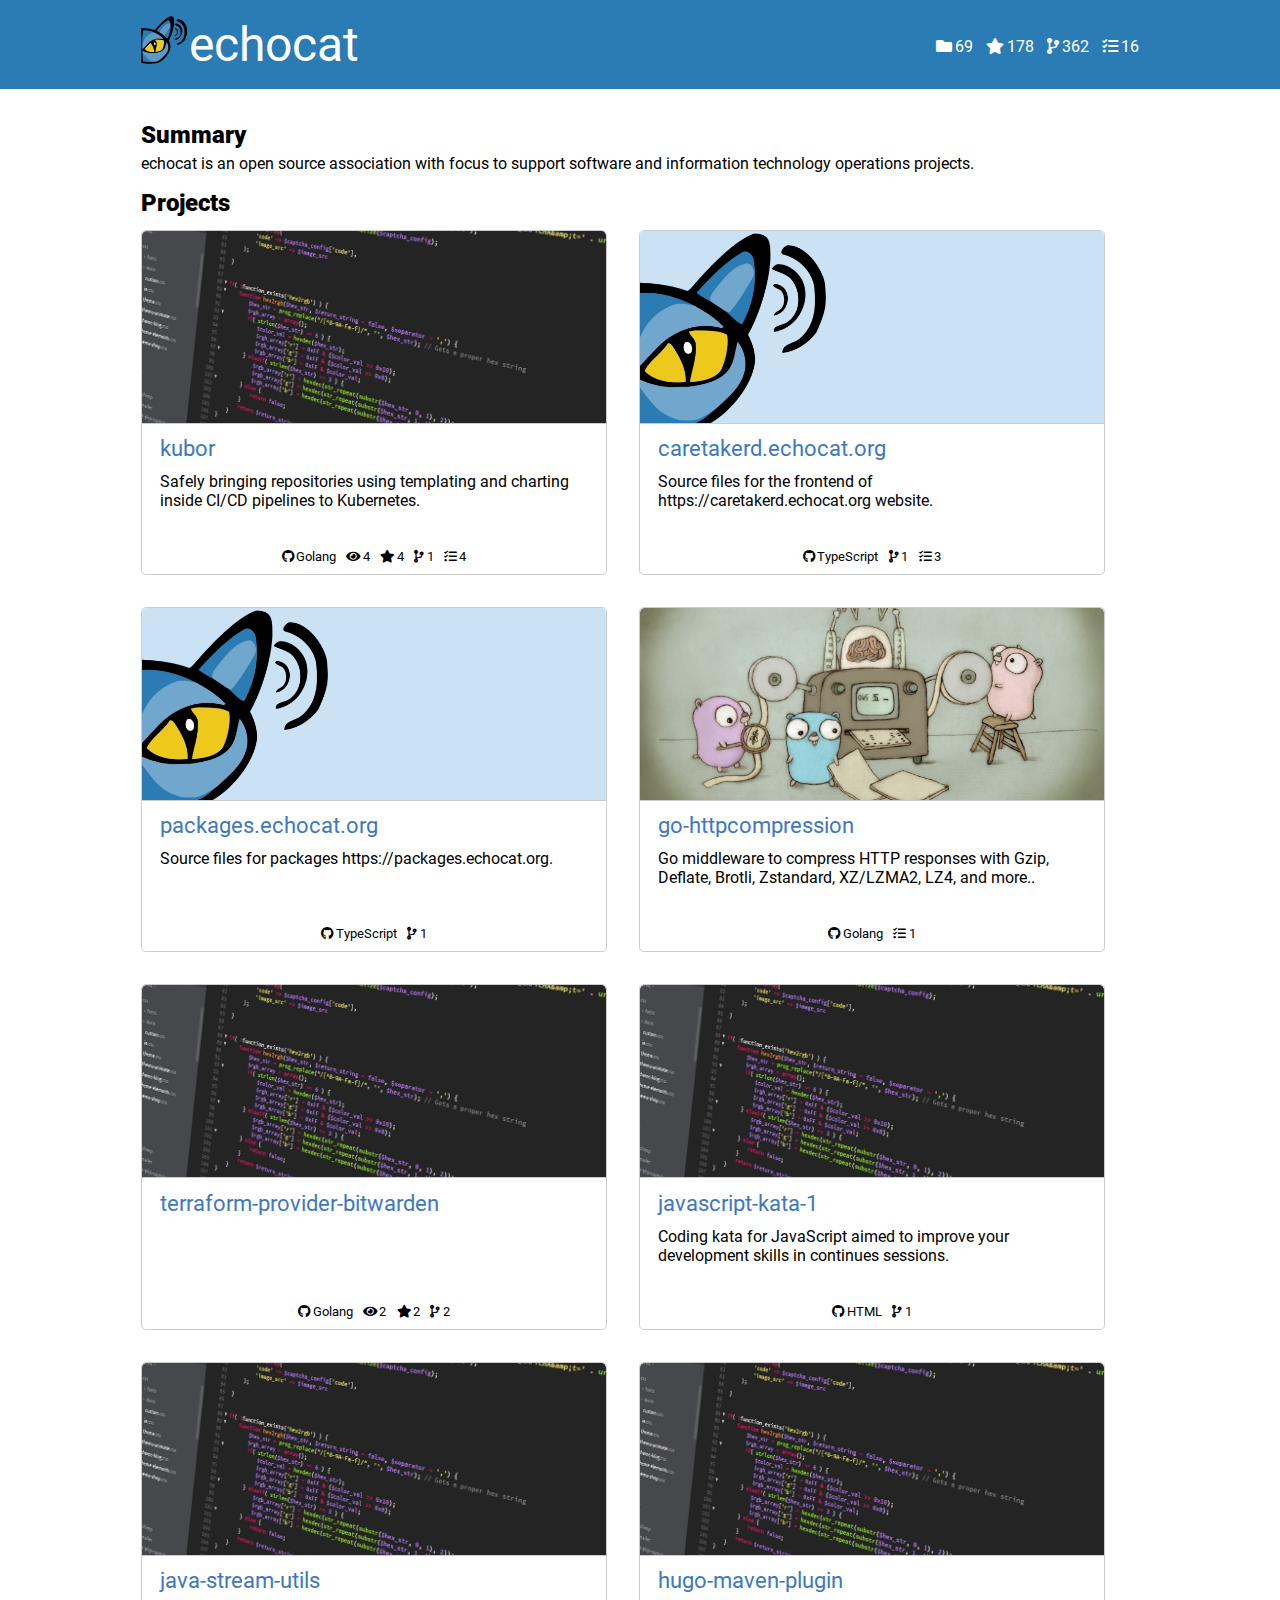
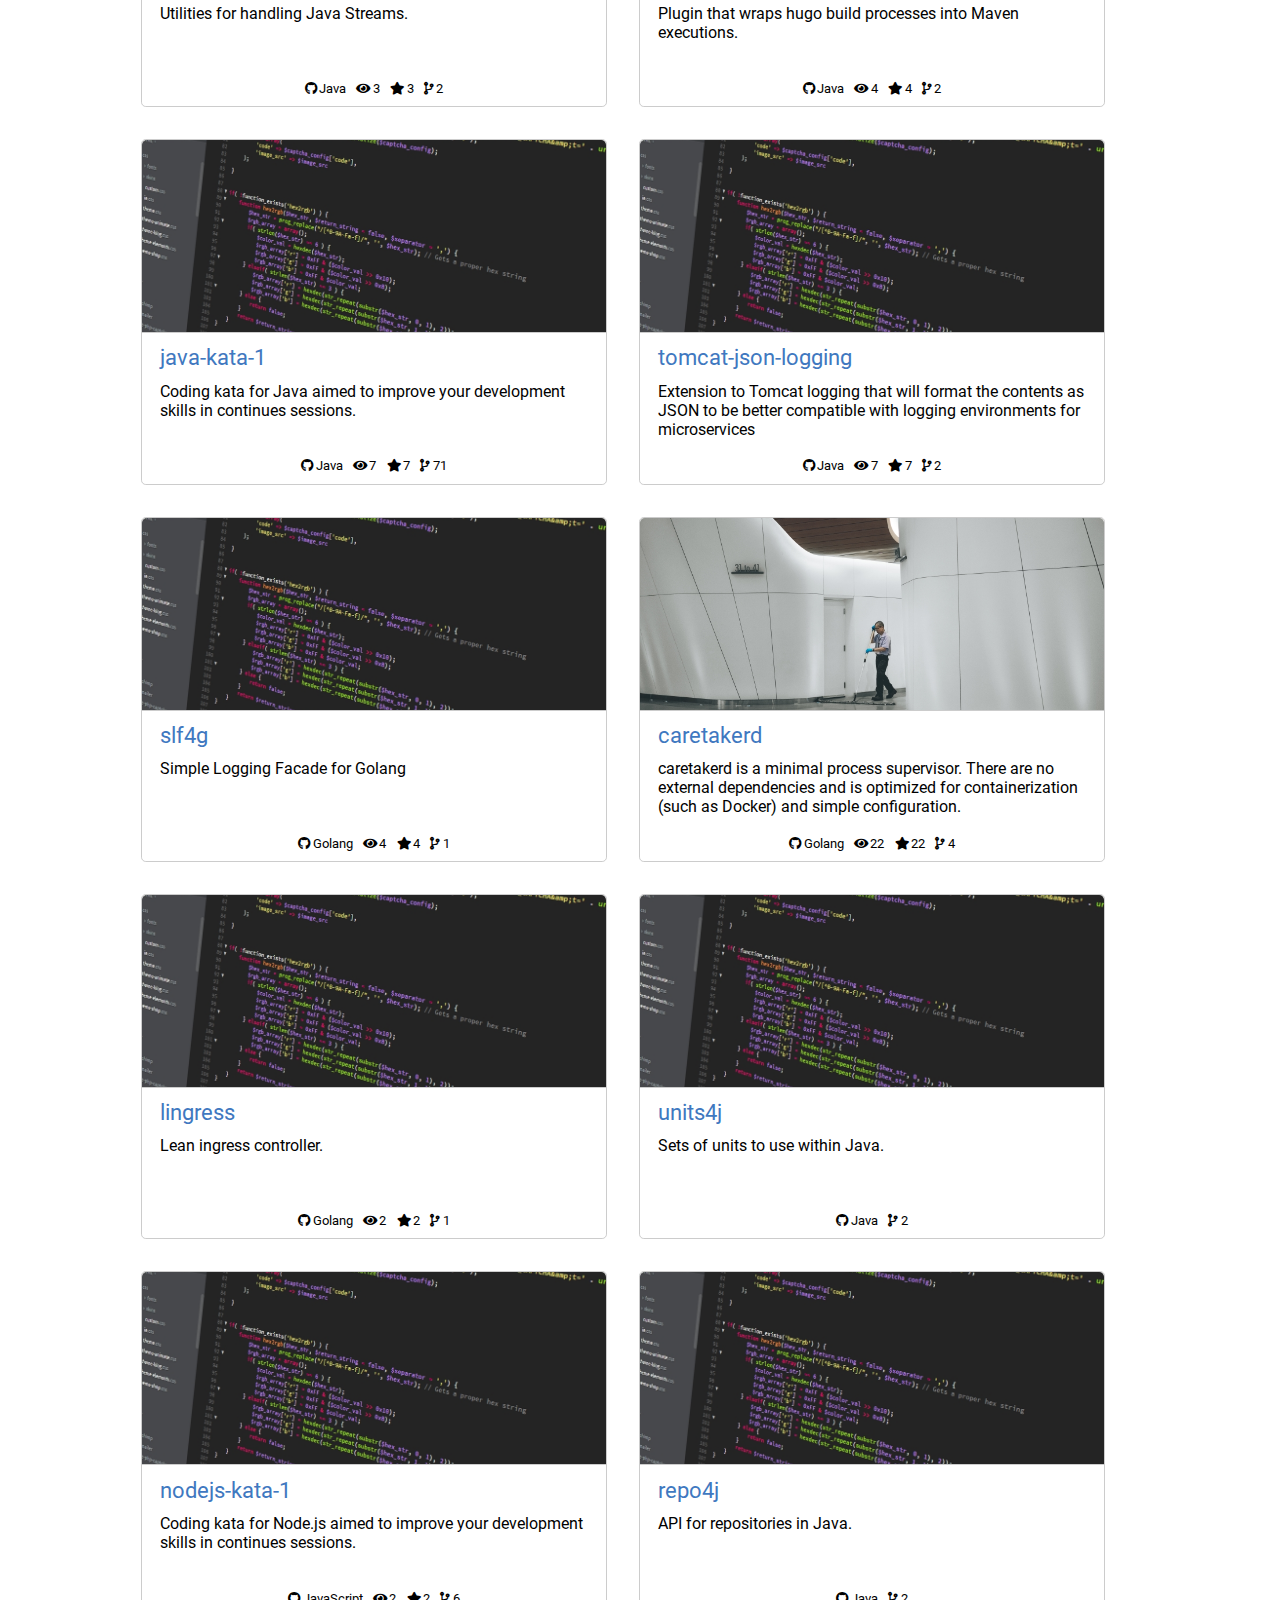
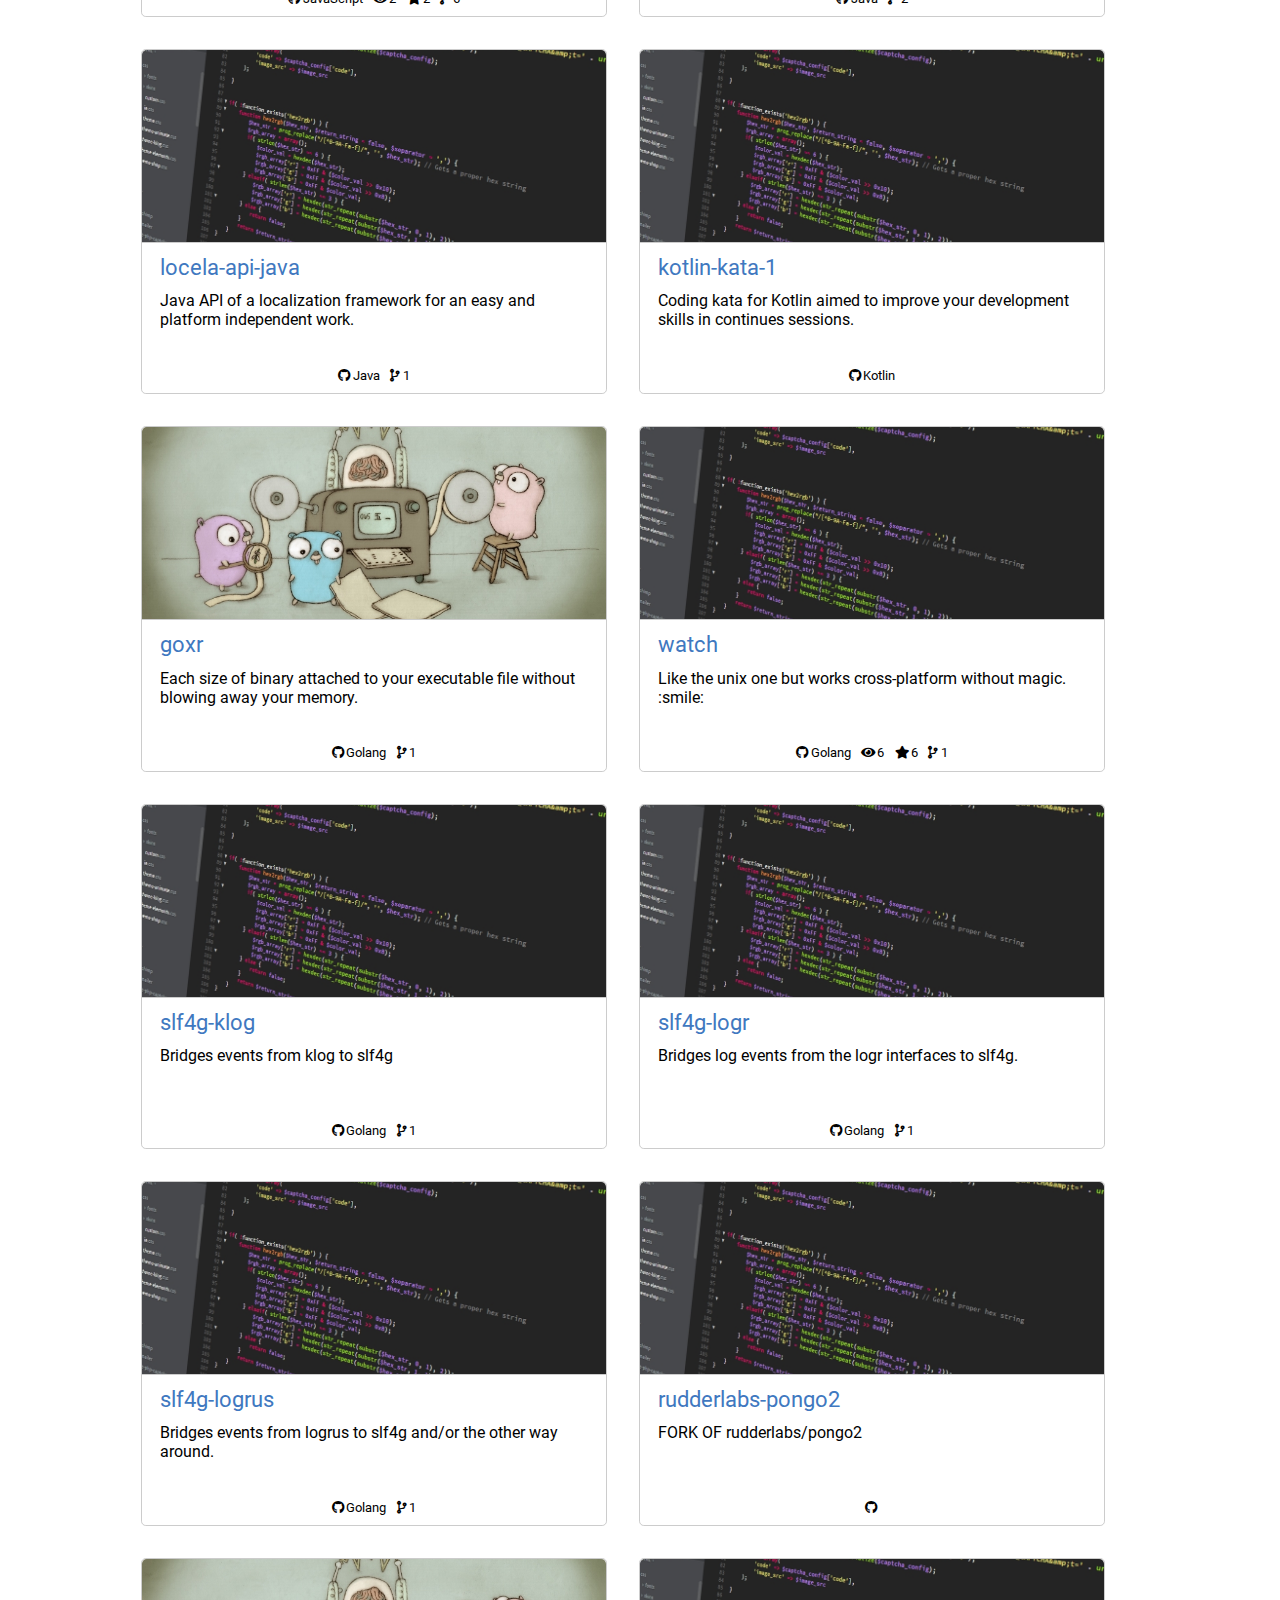
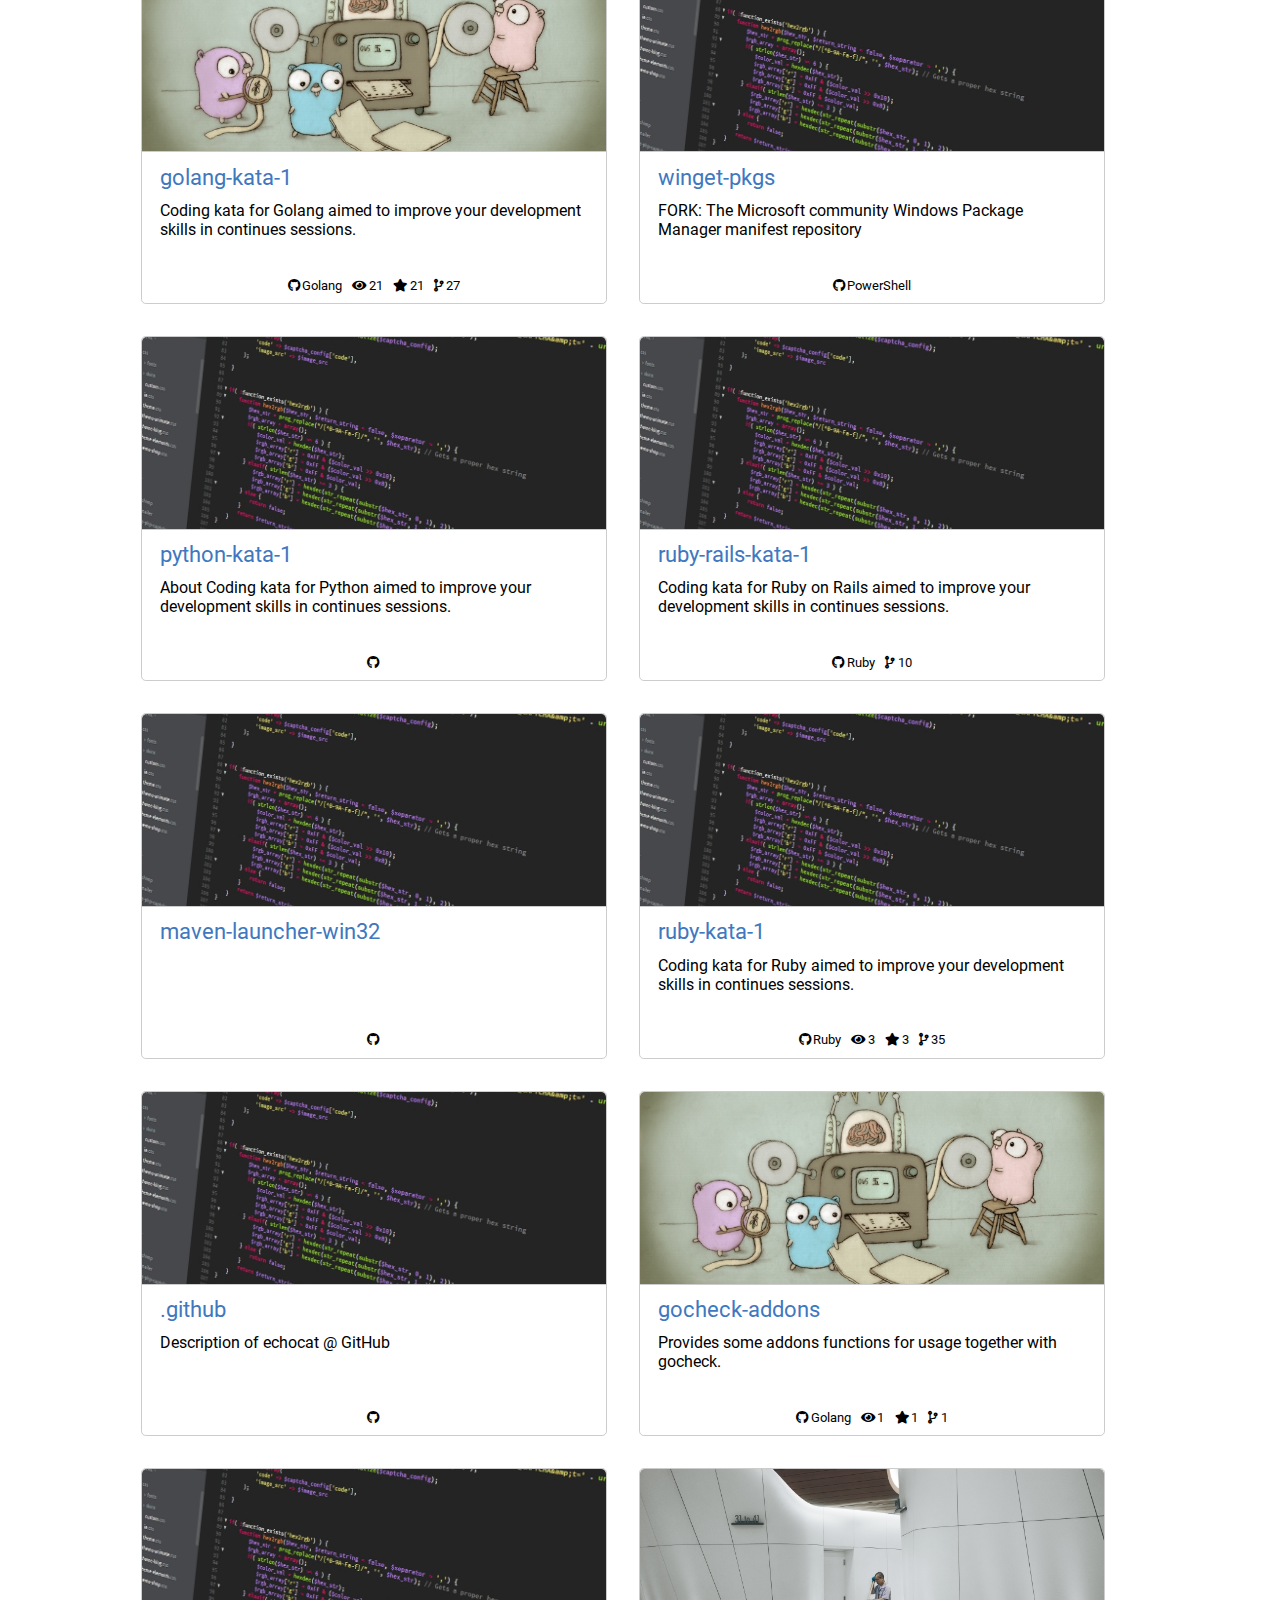
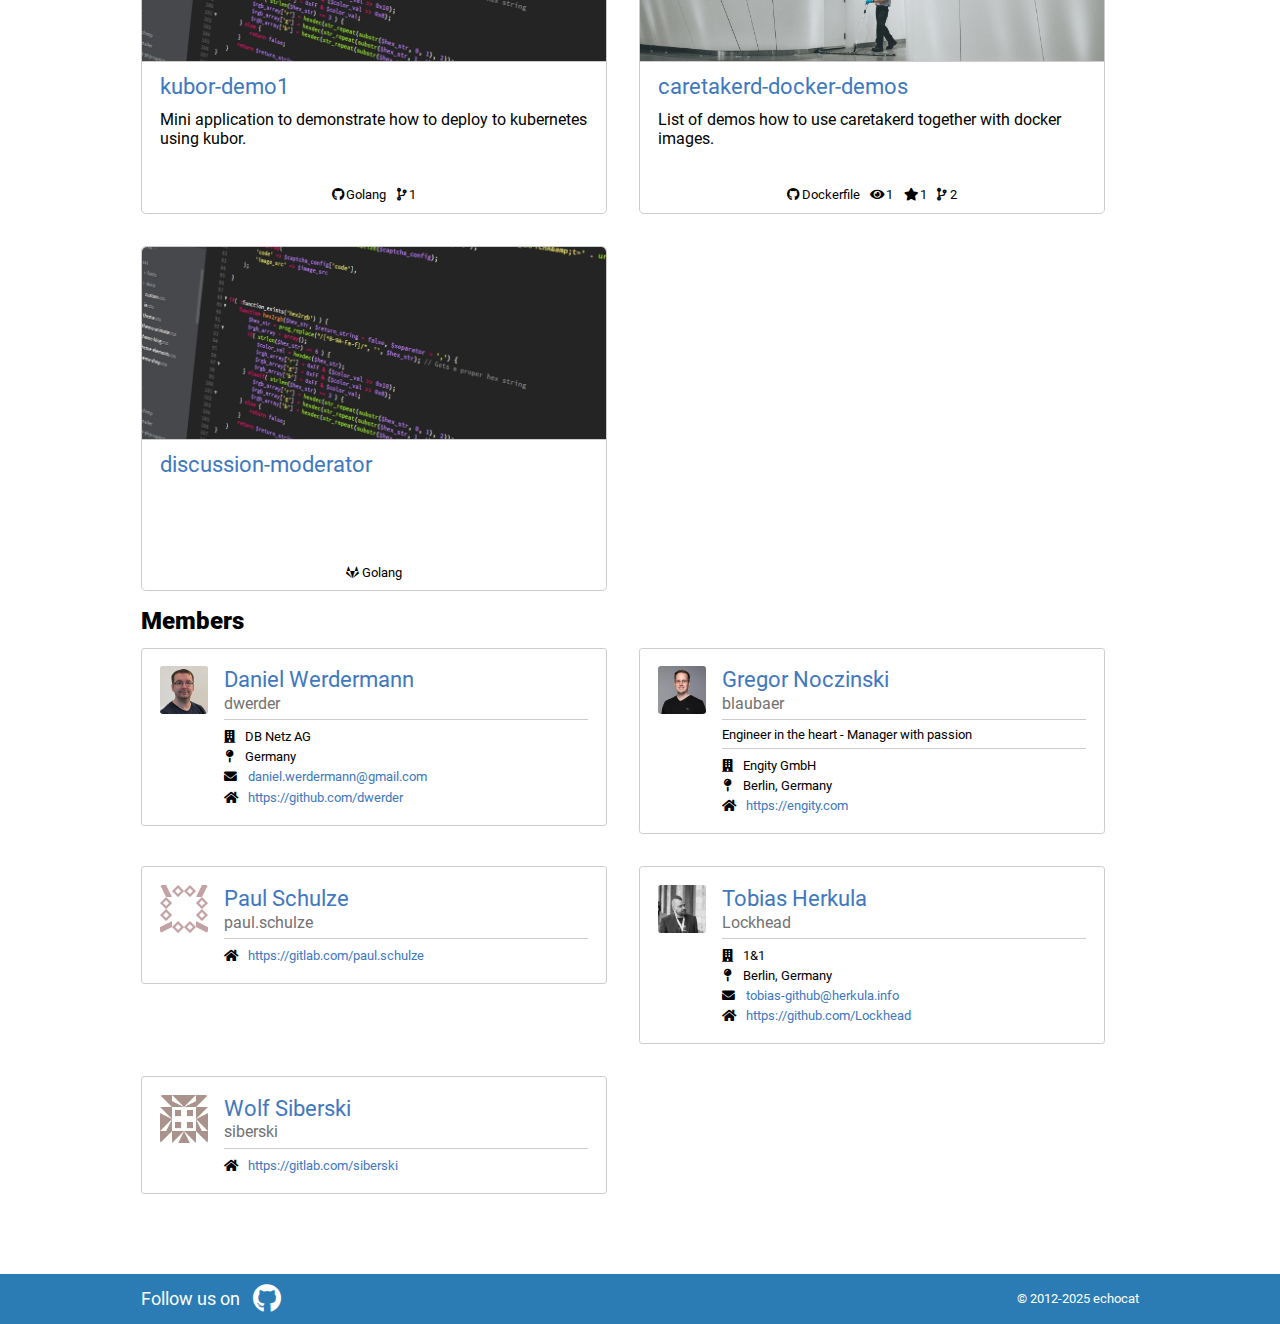
==== commit 54b51933: "deploy: ac51882bf5f88a8e21ef2d9156c3d94196b4dc64" ====
--- a/index.html
+++ b/index.html
@@ -1,8 +1,8 @@
-<!doctype html><html lang=en-us><head><meta name=generator content="Hugo 0.110.0"><meta charset=utf-8><title>echocat</title><meta name=viewport content="width=device-width,initial-scale=1"><meta name=description content="echocat is an open source association with focus to support software and information technology operations projects."><link rel=canonical href=https://echocat.org/><meta name=date content="2025-04-18 09:22:42 +0000 UTC"><meta name=last-modified content="2025-04-18 09:22:42 +0000 UTC"><meta property="og:locale" content="en"><meta name=twitter:card content="summary"><meta name=twitter:title content="echocat"><meta name=twitter:description content="echocat is an open source association with focus to support software and information technology operations projects."><meta property="twitter:image" content="/images/stocks/echocat.ae610457863fe9752e821e9a75b2c0ecd8a85f2ed7901f4e46873ccb82cf2fea.jpg"><meta property="og:type" content="website"><meta property="og:url" content="https://echocat.org/"><meta property="og:title" content="echocat"><meta property="og:description" content="echocat is an open source association with focus to support software and information technology operations projects."><meta property="og:image" content="/images/stocks/echocat.ae610457863fe9752e821e9a75b2c0ecd8a85f2ed7901f4e46873ccb82cf2fea.jpg"><link rel=stylesheet href=/main.min.f20c80c14c3f1e4af9d9caebfdc992059788d130873acc4bc832832a8a4e620e.css><script type=application/ld+json>{"@context":"http://www.schema.org","@type":"Organization","name":"echocat","url":"https:\/\/echocat.org\/","logo":"https:\/\/echocat.org\/resources/logo.svg","description":"echocat is an open source association with focus to support software and information technology operations projects.","address":{"@type":"PostalAddress","addressLocality":"Berlin","addressRegion":"Berlin","addressCountry":"Germany"}}</script></head><body class=echocat><header><div class=spacer><h1><a href=https://echocat.org/ class="title undecorated"><span class=logo></span><span>echocat</span></a></h1><statistics><ul class=statistics><li title=Projects><i class="fa fa-folder"></i><span>69</span></li><li title=Stars><i class="fa fa-star"></i><span>178</span></li><li title=Forks><i class="fa fa-code-branch"></i><span>362</span></li><li title="Open issues"><i class="fas fa-tasks"></i><span>8</span></li></ul></statistics></div></header><main><div class=spacer><article class=introduction><h2>Summary</h2><p>echocat is an open source association with focus to support software and information technology operations projects.</p></article><projects><article><h2>Projects</h2><div class=listing><section class=project data-type=repository:git:github data-fullname=echocat/caretakerd.echocat.org><a class="project-stock undecorated" data-stock-category=echocat href=https://github.com/echocat/caretakerd.echocat.org title=caretakerd.echocat.org></a><div class=project-title><a href=https://github.com/echocat/caretakerd.echocat.org>caretakerd.echocat.org</a></div><div class=project-description>Source files for the frontend of https://caretakerd.echocat.org website.</div><div class=project-stats><ul class=statistics><li><a title=Repository class=undecorated href=https://github.com/echocat/caretakerd.echocat.org><i class="fab fa-github"></i><span>TypeScript</span></a></li><li><a title=Forks class=undecorated href=https://github.com/echocat/caretakerd.echocat.org/network><i class="fa fa-code-branch"></i>1</a></li><li><a title="Open issues" class=undecorated href=https://github.com/echocat/caretakerd.echocat.org/issues><i class="fas fa-tasks"></i>3</a></li></ul></div></section><section class=project data-type=repository:git:github data-fullname=echocat/packages.echocat.org><a class="project-stock undecorated" data-stock-category=echocat href=https://github.com/echocat/packages.echocat.org title=packages.echocat.org></a><div class=project-title><a href=https://github.com/echocat/packages.echocat.org>packages.echocat.org</a></div><div class=project-description>Source files for packages https://packages.echocat.org.</div><div class=project-stats><ul class=statistics><li><a title=Repository class=undecorated href=https://github.com/echocat/packages.echocat.org><i class="fab fa-github"></i><span>TypeScript</span></a></li><li><a title=Forks class=undecorated href=https://github.com/echocat/packages.echocat.org/network><i class="fa fa-code-branch"></i>1</a></li></ul></div></section><section class=project data-type=repository:git:github data-fullname=echocat/kubor><a class="project-stock undecorated" data-stock-category=code href=https://github.com/echocat/kubor title=kubor></a><div class=project-title><a href=https://github.com/echocat/kubor>kubor</a></div><div class=project-description>Safely bringing repositories using templating and charting inside CI/CD pipelines to Kubernetes.</div><div class=project-stats><ul class=statistics><li><a title=Repository class=undecorated href=https://github.com/echocat/kubor><i class="fab fa-github"></i><span>Golang</span></a></li><li><a title=Watchers class=undecorated href=https://github.com/echocat/kubor/watchers><i class="fa fa-eye"></i>4</a></li><li><a title=Stars class=undecorated href=https://github.com/echocat/kubor/stargazers><i class="fa fa-star"></i>4</a></li><li><a title=Forks class=undecorated href=https://github.com/echocat/kubor/network><i class="fa fa-code-branch"></i>1</a></li></ul></div></section><section class=project data-type=repository:git:github data-fullname=echocat/go-httpcompression><a class="project-stock undecorated" data-stock-category=golang href=https://godoc.org/github.com/CAFxX/httpcompression title=go-httpcompression></a><div class=project-title><a href=https://godoc.org/github.com/CAFxX/httpcompression>go-httpcompression</a></div><div class=project-description>Go middleware to compress HTTP responses with Gzip, Deflate, Brotli, Zstandard, XZ/LZMA2, LZ4, and more..</div><div class=project-stats><ul class=statistics><li><a title=Repository class=undecorated href=https://github.com/echocat/go-httpcompression><i class="fab fa-github"></i><span>Golang</span></a></li><li><a title="Open issues" class=undecorated href=https://github.com/echocat/go-httpcompression/pulls><i class="fas fa-tasks"></i>1</a></li></ul></div></section><section class=project data-type=repository:git:github data-fullname=echocat/terraform-provider-bitwarden><a class="project-stock undecorated" data-stock-category=code href=https://github.com/echocat/terraform-provider-bitwarden title=terraform-provider-bitwarden></a><div class=project-title><a href=https://github.com/echocat/terraform-provider-bitwarden>terraform-provider-bitwarden</a></div><div class=project-description></div><div class=project-stats><ul class=statistics><li><a title=Repository class=undecorated href=https://github.com/echocat/terraform-provider-bitwarden><i class="fab fa-github"></i><span>Golang</span></a></li><li><a title=Watchers class=undecorated href=https://github.com/echocat/terraform-provider-bitwarden/watchers><i class="fa fa-eye"></i>2</a></li><li><a title=Stars class=undecorated href=https://github.com/echocat/terraform-provider-bitwarden/stargazers><i class="fa fa-star"></i>2</a></li><li><a title=Forks class=undecorated href=https://github.com/echocat/terraform-provider-bitwarden/network><i class="fa fa-code-branch"></i>2</a></li></ul></div></section><section class=project data-type=repository:git:github data-fullname=echocat/javascript-kata-1><a class="project-stock undecorated" data-stock-category=code href=https://github.com/echocat/javascript-kata-1 title=javascript-kata-1></a><div class=project-title><a href=https://github.com/echocat/javascript-kata-1>javascript-kata-1</a></div><div class=project-description>Coding kata for JavaScript aimed to improve your development skills in continues sessions.</div><div class=project-stats><ul class=statistics><li><a title=Repository class=undecorated href=https://github.com/echocat/javascript-kata-1><i class="fab fa-github"></i><span>HTML</span></a></li><li><a title=Forks class=undecorated href=https://github.com/echocat/javascript-kata-1/network><i class="fa fa-code-branch"></i>1</a></li></ul></div></section><section class=project data-type=repository:git:github data-fullname=echocat/java-stream-utils><a class="project-stock undecorated" data-stock-category=code href=https://github.com/echocat/java-stream-utils title=java-stream-utils></a><div class=project-title><a href=https://github.com/echocat/java-stream-utils>java-stream-utils</a></div><div class=project-description>Utilities for handling Java Streams.</div><div class=project-stats><ul class=statistics><li><a title=Repository class=undecorated href=https://github.com/echocat/java-stream-utils><i class="fab fa-github"></i><span>Java</span></a></li><li><a title=Watchers class=undecorated href=https://github.com/echocat/java-stream-utils/watchers><i class="fa fa-eye"></i>3</a></li><li><a title=Stars class=undecorated href=https://github.com/echocat/java-stream-utils/stargazers><i class="fa fa-star"></i>3</a></li><li><a title=Forks class=undecorated href=https://github.com/echocat/java-stream-utils/network><i class="fa fa-code-branch"></i>2</a></li></ul></div></section><section class=project data-type=repository:git:github data-fullname=echocat/hugo-maven-plugin><a class="project-stock undecorated" data-stock-category=code href=https://github.com/echocat/hugo-maven-plugin title=hugo-maven-plugin></a><div class=project-title><a href=https://github.com/echocat/hugo-maven-plugin>hugo-maven-plugin</a></div><div class=project-description>Plugin that wraps hugo build processes into Maven executions.</div><div class=project-stats><ul class=statistics><li><a title=Repository class=undecorated href=https://github.com/echocat/hugo-maven-plugin><i class="fab fa-github"></i><span>Java</span></a></li><li><a title=Watchers class=undecorated href=https://github.com/echocat/hugo-maven-plugin/watchers><i class="fa fa-eye"></i>4</a></li><li><a title=Stars class=undecorated href=https://github.com/echocat/hugo-maven-plugin/stargazers><i class="fa fa-star"></i>4</a></li><li><a title=Forks class=undecorated href=https://github.com/echocat/hugo-maven-plugin/network><i class="fa fa-code-branch"></i>2</a></li></ul></div></section><section class=project data-type=repository:git:github data-fullname=echocat/java-kata-1><a class="project-stock undecorated" data-stock-category=code href=https://github.com/echocat/java-kata-1 title=java-kata-1></a><div class=project-title><a href=https://github.com/echocat/java-kata-1>java-kata-1</a></div><div class=project-description>Coding kata for Java aimed to improve your development skills in continues sessions.</div><div class=project-stats><ul class=statistics><li><a title=Repository class=undecorated href=https://github.com/echocat/java-kata-1><i class="fab fa-github"></i><span>Java</span></a></li><li><a title=Watchers class=undecorated href=https://github.com/echocat/java-kata-1/watchers><i class="fa fa-eye"></i>7</a></li><li><a title=Stars class=undecorated href=https://github.com/echocat/java-kata-1/stargazers><i class="fa fa-star"></i>7</a></li><li><a title=Forks class=undecorated href=https://github.com/echocat/java-kata-1/network><i class="fa fa-code-branch"></i>71</a></li></ul></div></section><section class=project data-type=repository:git:github data-fullname=echocat/tomcat-json-logging><a class="project-stock undecorated" data-stock-category=code href=https://github.com/echocat/tomcat-json-logging title=tomcat-json-logging></a><div class=project-title><a href=https://github.com/echocat/tomcat-json-logging>tomcat-json-logging</a></div><div class=project-description>Extension to Tomcat logging that will format the contents as JSON to be better compatible with logging environments for microservices</div><div class=project-stats><ul class=statistics><li><a title=Repository class=undecorated href=https://github.com/echocat/tomcat-json-logging><i class="fab fa-github"></i><span>Java</span></a></li><li><a title=Watchers class=undecorated href=https://github.com/echocat/tomcat-json-logging/watchers><i class="fa fa-eye"></i>7</a></li><li><a title=Stars class=undecorated href=https://github.com/echocat/tomcat-json-logging/stargazers><i class="fa fa-star"></i>7</a></li><li><a title=Forks class=undecorated href=https://github.com/echocat/tomcat-json-logging/network><i class="fa fa-code-branch"></i>2</a></li></ul></div></section><section class=project data-type=repository:git:github data-fullname=echocat/slf4g><a class="project-stock undecorated" data-stock-category=code href=https://pkg.go.dev/github.com/echocat/slf4g title=slf4g></a><div class=project-title><a href=https://pkg.go.dev/github.com/echocat/slf4g>slf4g</a></div><div class=project-description>Simple Logging Facade for Golang</div><div class=project-stats><ul class=statistics><li><a title=Repository class=undecorated href=https://github.com/echocat/slf4g><i class="fab fa-github"></i><span>Golang</span></a></li><li><a title=Watchers class=undecorated href=https://github.com/echocat/slf4g/watchers><i class="fa fa-eye"></i>4</a></li><li><a title=Stars class=undecorated href=https://github.com/echocat/slf4g/stargazers><i class="fa fa-star"></i>4</a></li><li><a title=Forks class=undecorated href=https://github.com/echocat/slf4g/network><i class="fa fa-code-branch"></i>1</a></li></ul></div></section><section class=project data-type=repository:git:github data-fullname=echocat/caretakerd><a class="project-stock undecorated" data-stock-category=caretaker href=https://caretakerd.echocat.org title=caretakerd></a><div class=project-title><a href=https://caretakerd.echocat.org>caretakerd</a></div><div class=project-description>caretakerd is a minimal process supervisor. There are no external dependencies and is optimized for containerization (such as Docker) and simple configuration.</div><div class=project-stats><ul class=statistics><li><a title=Repository class=undecorated href=https://github.com/echocat/caretakerd><i class="fab fa-github"></i><span>Golang</span></a></li><li><a title=Watchers class=undecorated href=https://github.com/echocat/caretakerd/watchers><i class="fa fa-eye"></i>22</a></li><li><a title=Stars class=undecorated href=https://github.com/echocat/caretakerd/stargazers><i class="fa fa-star"></i>22</a></li><li><a title=Forks class=undecorated href=https://github.com/echocat/caretakerd/network><i class="fa fa-code-branch"></i>4</a></li></ul></div></section><section class=project data-type=repository:git:github data-fullname=echocat/lingress><a class="project-stock undecorated" data-stock-category=code href=https://github.com/echocat/lingress title=lingress></a><div class=project-title><a href=https://github.com/echocat/lingress>lingress</a></div><div class=project-description>Lean ingress controller.</div><div class=project-stats><ul class=statistics><li><a title=Repository class=undecorated href=https://github.com/echocat/lingress><i class="fab fa-github"></i><span>Golang</span></a></li><li><a title=Watchers class=undecorated href=https://github.com/echocat/lingress/watchers><i class="fa fa-eye"></i>2</a></li><li><a title=Stars class=undecorated href=https://github.com/echocat/lingress/stargazers><i class="fa fa-star"></i>2</a></li><li><a title=Forks class=undecorated href=https://github.com/echocat/lingress/network><i class="fa fa-code-branch"></i>1</a></li></ul></div></section><section class=project data-type=repository:git:github data-fullname=echocat/units4j><a class="project-stock undecorated" data-stock-category=code href=https://github.com/echocat/units4j title=units4j></a><div class=project-title><a href=https://github.com/echocat/units4j>units4j</a></div><div class=project-description>Sets of units to use within Java.</div><div class=project-stats><ul class=statistics><li><a title=Repository class=undecorated href=https://github.com/echocat/units4j><i class="fab fa-github"></i><span>Java</span></a></li><li><a title=Forks class=undecorated href=https://github.com/echocat/units4j/network><i class="fa fa-code-branch"></i>2</a></li></ul></div></section><section class=project data-type=repository:git:github data-fullname=echocat/nodejs-kata-1><a class="project-stock undecorated" data-stock-category=code href=https://github.com/echocat/nodejs-kata-1 title=nodejs-kata-1></a><div class=project-title><a href=https://github.com/echocat/nodejs-kata-1>nodejs-kata-1</a></div><div class=project-description>Coding kata for Node.js aimed to improve your development skills in continues sessions.</div><div class=project-stats><ul class=statistics><li><a title=Repository class=undecorated href=https://github.com/echocat/nodejs-kata-1><i class="fab fa-github"></i><span>JavaScript</span></a></li><li><a title=Watchers class=undecorated href=https://github.com/echocat/nodejs-kata-1/watchers><i class="fa fa-eye"></i>2</a></li><li><a title=Stars class=undecorated href=https://github.com/echocat/nodejs-kata-1/stargazers><i class="fa fa-star"></i>2</a></li><li><a title=Forks class=undecorated href=https://github.com/echocat/nodejs-kata-1/network><i class="fa fa-code-branch"></i>6</a></li></ul></div></section><section class=project data-type=repository:git:github data-fullname=echocat/repo4j><a class="project-stock undecorated" data-stock-category=code href=https://github.com/echocat/repo4j title=repo4j></a><div class=project-title><a href=https://github.com/echocat/repo4j>repo4j</a></div><div class=project-description>API for repositories in Java.</div><div class=project-stats><ul class=statistics><li><a title=Repository class=undecorated href=https://github.com/echocat/repo4j><i class="fab fa-github"></i><span>Java</span></a></li><li><a title=Forks class=undecorated href=https://github.com/echocat/repo4j/network><i class="fa fa-code-branch"></i>2</a></li></ul></div></section><section class=project data-type=repository:git:github data-fullname=echocat/locela-api-java><a class="project-stock undecorated" data-stock-category=code href=https://github.com/echocat/locela-api-java title=locela-api-java></a><div class=project-title><a href=https://github.com/echocat/locela-api-java>locela-api-java</a></div><div class=project-description>Java API of a localization framework for an easy and platform independent work.</div><div class=project-stats><ul class=statistics><li><a title=Repository class=undecorated href=https://github.com/echocat/locela-api-java><i class="fab fa-github"></i><span>Java</span></a></li><li><a title=Forks class=undecorated href=https://github.com/echocat/locela-api-java/network><i class="fa fa-code-branch"></i>1</a></li></ul></div></section><section class=project data-type=repository:git:github data-fullname=echocat/kotlin-kata-1><a class="project-stock undecorated" data-stock-category=code href=https://github.com/echocat/kotlin-kata-1 title=kotlin-kata-1></a><div class=project-title><a href=https://github.com/echocat/kotlin-kata-1>kotlin-kata-1</a></div><div class=project-description>Coding kata for Kotlin aimed to improve your development skills in continues sessions.</div><div class=project-stats><ul class=statistics><li><a title=Repository class=undecorated href=https://github.com/echocat/kotlin-kata-1><i class="fab fa-github"></i><span>Kotlin</span></a></li></ul></div></section><section class=project data-type=repository:git:github data-fullname=echocat/goxr><a class="project-stock undecorated" data-stock-category=golang href=https://github.com/echocat/goxr title=goxr></a><div class=project-title><a href=https://github.com/echocat/goxr>goxr</a></div><div class=project-description>Each size of binary attached to your executable file without blowing away your memory.</div><div class=project-stats><ul class=statistics><li><a title=Repository class=undecorated href=https://github.com/echocat/goxr><i class="fab fa-github"></i><span>Golang</span></a></li><li><a title=Forks class=undecorated href=https://github.com/echocat/goxr/network><i class="fa fa-code-branch"></i>1</a></li></ul></div></section><section class=project data-type=repository:git:github data-fullname=echocat/watch><a class="project-stock undecorated" data-stock-category=code href=https://github.com/echocat/watch title=watch></a><div class=project-title><a href=https://github.com/echocat/watch>watch</a></div><div class=project-description>Like the unix one but works cross-platform without magic. :smile:</div><div class=project-stats><ul class=statistics><li><a title=Repository class=undecorated href=https://github.com/echocat/watch><i class="fab fa-github"></i><span>Golang</span></a></li><li><a title=Watchers class=undecorated href=https://github.com/echocat/watch/watchers><i class="fa fa-eye"></i>6</a></li><li><a title=Stars class=undecorated href=https://github.com/echocat/watch/stargazers><i class="fa fa-star"></i>6</a></li><li><a title=Forks class=undecorated href=https://github.com/echocat/watch/network><i class="fa fa-code-branch"></i>1</a></li></ul></div></section><section class=project data-type=repository:git:github data-fullname=echocat/slf4g-klog><a class="project-stock undecorated" data-stock-category=code href=https://github.com/echocat/slf4g-klog title=slf4g-klog></a><div class=project-title><a href=https://github.com/echocat/slf4g-klog>slf4g-klog</a></div><div class=project-description>Bridges events from klog to slf4g</div><div class=project-stats><ul class=statistics><li><a title=Repository class=undecorated href=https://github.com/echocat/slf4g-klog><i class="fab fa-github"></i><span>Golang</span></a></li><li><a title=Forks class=undecorated href=https://github.com/echocat/slf4g-klog/network><i class="fa fa-code-branch"></i>1</a></li></ul></div></section><section class=project data-type=repository:git:github data-fullname=echocat/slf4g-logr><a class="project-stock undecorated" data-stock-category=code href=https://github.com/echocat/slf4g-logr title=slf4g-logr></a><div class=project-title><a href=https://github.com/echocat/slf4g-logr>slf4g-logr</a></div><div class=project-description>Bridges log events from the logr interfaces to slf4g.</div><div class=project-stats><ul class=statistics><li><a title=Repository class=undecorated href=https://github.com/echocat/slf4g-logr><i class="fab fa-github"></i><span>Golang</span></a></li><li><a title=Forks class=undecorated href=https://github.com/echocat/slf4g-logr/network><i class="fa fa-code-branch"></i>1</a></li></ul></div></section><section class=project data-type=repository:git:github data-fullname=echocat/slf4g-logrus><a class="project-stock undecorated" data-stock-category=code href=https://github.com/echocat/slf4g-logrus title=slf4g-logrus></a><div class=project-title><a href=https://github.com/echocat/slf4g-logrus>slf4g-logrus</a></div><div class=project-description>Bridges events from logrus to slf4g and/or the other way around.</div><div class=project-stats><ul class=statistics><li><a title=Repository class=undecorated href=https://github.com/echocat/slf4g-logrus><i class="fab fa-github"></i><span>Golang</span></a></li><li><a title=Forks class=undecorated href=https://github.com/echocat/slf4g-logrus/network><i class="fa fa-code-branch"></i>1</a></li></ul></div></section><section class=project data-type=repository:git:github data-fullname=echocat/rudderlabs-pongo2><a class="project-stock undecorated" data-stock-category=code href=https://www.schlachter.tech/pongo2 title=rudderlabs-pongo2></a><div class=project-title><a href=https://www.schlachter.tech/pongo2>rudderlabs-pongo2</a></div><div class=project-description>FORK OF rudderlabs/pongo2</div><div class=project-stats><ul class=statistics><li><a title=Repository class=undecorated href=https://github.com/echocat/rudderlabs-pongo2><i class="fab fa-github"></i><span></span></a></li></ul></div></section><section class=project data-type=repository:git:github data-fullname=echocat/golang-kata-1><a class="project-stock undecorated" data-stock-category=golang href=https://github.com/echocat/golang-kata-1 title=golang-kata-1></a><div class=project-title><a href=https://github.com/echocat/golang-kata-1>golang-kata-1</a></div><div class=project-description>Coding kata for Golang aimed to improve your development skills in continues sessions.</div><div class=project-stats><ul class=statistics><li><a title=Repository class=undecorated href=https://github.com/echocat/golang-kata-1><i class="fab fa-github"></i><span>Golang</span></a></li><li><a title=Watchers class=undecorated href=https://github.com/echocat/golang-kata-1/watchers><i class="fa fa-eye"></i>21</a></li><li><a title=Stars class=undecorated href=https://github.com/echocat/golang-kata-1/stargazers><i class="fa fa-star"></i>21</a></li><li><a title=Forks class=undecorated href=https://github.com/echocat/golang-kata-1/network><i class="fa fa-code-branch"></i>27</a></li></ul></div></section><section class=project data-type=repository:git:github data-fullname=echocat/winget-pkgs><a class="project-stock undecorated" data-stock-category=code href=https://github.com/echocat/winget-pkgs title=winget-pkgs></a><div class=project-title><a href=https://github.com/echocat/winget-pkgs>winget-pkgs</a></div><div class=project-description>FORK: The Microsoft community Windows Package Manager manifest repository</div><div class=project-stats><ul class=statistics><li><a title=Repository class=undecorated href=https://github.com/echocat/winget-pkgs><i class="fab fa-github"></i><span>PowerShell</span></a></li></ul></div></section><section class=project data-type=repository:git:github data-fullname=echocat/python-kata-1><a class="project-stock undecorated" data-stock-category=code href=https://github.com/echocat/python-kata-1 title=python-kata-1></a><div class=project-title><a href=https://github.com/echocat/python-kata-1>python-kata-1</a></div><div class=project-description>About Coding kata for Python aimed to improve your development skills in continues sessions.</div><div class=project-stats><ul class=statistics><li><a title=Repository class=undecorated href=https://github.com/echocat/python-kata-1><i class="fab fa-github"></i><span></span></a></li></ul></div></section><section class=project data-type=repository:git:github data-fullname=echocat/ruby-rails-kata-1><a class="project-stock undecorated" data-stock-category=code href=https://github.com/echocat/ruby-rails-kata-1 title=ruby-rails-kata-1></a><div class=project-title><a href=https://github.com/echocat/ruby-rails-kata-1>ruby-rails-kata-1</a></div><div class=project-description>Coding kata for Ruby on Rails aimed to improve your development skills in continues sessions.</div><div class=project-stats><ul class=statistics><li><a title=Repository class=undecorated href=https://github.com/echocat/ruby-rails-kata-1><i class="fab fa-github"></i><span>Ruby</span></a></li><li><a title=Forks class=undecorated href=https://github.com/echocat/ruby-rails-kata-1/network><i class="fa fa-code-branch"></i>10</a></li></ul></div></section><section class=project data-type=repository:git:github data-fullname=echocat/maven-launcher-win32><a class="project-stock undecorated" data-stock-category=code href=https://github.com/echocat/maven-launcher-win32 title=maven-launcher-win32></a><div class=project-title><a href=https://github.com/echocat/maven-launcher-win32>maven-launcher-win32</a></div><div class=project-description></div><div class=project-stats><ul class=statistics><li><a title=Repository class=undecorated href=https://github.com/echocat/maven-launcher-win32><i class="fab fa-github"></i><span></span></a></li></ul></div></section><section class=project data-type=repository:git:github data-fullname=echocat/ruby-kata-1><a class="project-stock undecorated" data-stock-category=code href=https://github.com/echocat/ruby-kata-1 title=ruby-kata-1></a><div class=project-title><a href=https://github.com/echocat/ruby-kata-1>ruby-kata-1</a></div><div class=project-description>Coding kata for Ruby aimed to improve your development skills in continues sessions.</div><div class=project-stats><ul class=statistics><li><a title=Repository class=undecorated href=https://github.com/echocat/ruby-kata-1><i class="fab fa-github"></i><span>Ruby</span></a></li><li><a title=Watchers class=undecorated href=https://github.com/echocat/ruby-kata-1/watchers><i class="fa fa-eye"></i>3</a></li><li><a title=Stars class=undecorated href=https://github.com/echocat/ruby-kata-1/stargazers><i class="fa fa-star"></i>3</a></li><li><a title=Forks class=undecorated href=https://github.com/echocat/ruby-kata-1/network><i class="fa fa-code-branch"></i>35</a></li></ul></div></section><section class=project data-type=repository:git:github data-fullname=echocat/.github><a class="project-stock undecorated" data-stock-category=code href=https://github.com/echocat/.github title=.github></a><div class=project-title><a href=https://github.com/echocat/.github>.github</a></div><div class=project-description>Description of echocat @ GitHub</div><div class=project-stats><ul class=statistics><li><a title=Repository class=undecorated href=https://github.com/echocat/.github><i class="fab fa-github"></i><span></span></a></li></ul></div></section><section class=project data-type=repository:git:github data-fullname=echocat/gocheck-addons><a class="project-stock undecorated" data-stock-category=golang href=https://github.com/echocat/gocheck-addons title=gocheck-addons></a><div class=project-title><a href=https://github.com/echocat/gocheck-addons>gocheck-addons</a></div><div class=project-description>Provides some addons functions for usage together with gocheck.</div><div class=project-stats><ul class=statistics><li><a title=Repository class=undecorated href=https://github.com/echocat/gocheck-addons><i class="fab fa-github"></i><span>Golang</span></a></li><li><a title=Watchers class=undecorated href=https://github.com/echocat/gocheck-addons/watchers><i class="fa fa-eye"></i>1</a></li><li><a title=Stars class=undecorated href=https://github.com/echocat/gocheck-addons/stargazers><i class="fa fa-star"></i>1</a></li><li><a title=Forks class=undecorated href=https://github.com/echocat/gocheck-addons/network><i class="fa fa-code-branch"></i>1</a></li></ul></div></section><section class=project data-type=repository:git:github data-fullname=echocat/kubor-demo1><a class="project-stock undecorated" data-stock-category=code href=https://github.com/echocat/kubor-demo1 title=kubor-demo1></a><div class=project-title><a href=https://github.com/echocat/kubor-demo1>kubor-demo1</a></div><div class=project-description>Mini application to demonstrate how to deploy to kubernetes using kubor.</div><div class=project-stats><ul class=statistics><li><a title=Repository class=undecorated href=https://github.com/echocat/kubor-demo1><i class="fab fa-github"></i><span>Golang</span></a></li><li><a title=Forks class=undecorated href=https://github.com/echocat/kubor-demo1/network><i class="fa fa-code-branch"></i>1</a></li></ul></div></section><section class=project data-type=repository:git:github data-fullname=echocat/caretakerd-docker-demos><a class="project-stock undecorated" data-stock-category=caretaker href=https://hub.docker.com/r/echocat/ title=caretakerd-docker-demos></a><div class=project-title><a href=https://hub.docker.com/r/echocat/>caretakerd-docker-demos</a></div><div class=project-description>List of demos how to use caretakerd together with docker images.</div><div class=project-stats><ul class=statistics><li><a title=Repository class=undecorated href=https://github.com/echocat/caretakerd-docker-demos><i class="fab fa-github"></i><span>Dockerfile</span></a></li><li><a title=Watchers class=undecorated href=https://github.com/echocat/caretakerd-docker-demos/watchers><i class="fa fa-eye"></i>1</a></li><li><a title=Stars class=undecorated href=https://github.com/echocat/caretakerd-docker-demos/stargazers><i class="fa fa-star"></i>1</a></li><li><a title=Forks class=undecorated href=https://github.com/echocat/caretakerd-docker-demos/network><i class="fa fa-code-branch"></i>2</a></li></ul></div></section><section class=project data-type=repository:git:gitlab data-fullname="Discussion Moderator"><a class="project-stock undecorated" data-stock-category=code href=https://gitlab.com/echocat/discussion-moderator title=discussion-moderator></a><div class=project-title><a href=https://gitlab.com/echocat/discussion-moderator>discussion-moderator</a></div><div class=project-description></div><div class=project-stats><ul class=statistics><li><a title=Repository class=undecorated href=https://gitlab.com/echocat/discussion-moderator><i class="fab fa-gitlab"></i><span>Golang</span></a></li></ul></div></section></div></article></projects><members><article><h2>Members</h2><div class=listing><section class=member><div class=spacer><div class=member-avatar><a href=https://github.com/dwerder><img alt=dwerder src=/images/d/_hu3ae456eca1767d2a22af609c0dc61bf9_19103_239122537c1faabef1552dd9ae7cf9d3.jpg></a></div><div class=member-details><div class=member-fullname><a href=https://github.com/dwerder>Daniel Werdermann</a></div><div class=member-login><a href=https://github.com/dwerder class=undecorated>dwerder</a></div><ul class=member-more-detail><li class=member-company><i class="fa fa-building" aria-hidden=true></i>DB Netz AG</li><li class=member-location><i class="fa fa-map-pin" aria-hidden=true></i>Germany</li><li class=member-email><i class="fa fa-envelope" aria-hidden=true></i>
+<!doctype html><html lang=en-us><head><meta name=generator content="Hugo 0.110.0"><meta charset=utf-8><title>echocat</title><meta name=viewport content="width=device-width,initial-scale=1"><meta name=description content="echocat is an open source association with focus to support software and information technology operations projects."><link rel=canonical href=https://echocat.org/><meta name=date content="2025-04-18 15:21:47 +0000 UTC"><meta name=last-modified content="2025-04-18 15:21:47 +0000 UTC"><meta property="og:locale" content="en"><meta name=twitter:card content="summary"><meta name=twitter:title content="echocat"><meta name=twitter:description content="echocat is an open source association with focus to support software and information technology operations projects."><meta property="twitter:image" content="/images/stocks/echocat.ae610457863fe9752e821e9a75b2c0ecd8a85f2ed7901f4e46873ccb82cf2fea.jpg"><meta property="og:type" content="website"><meta property="og:url" content="https://echocat.org/"><meta property="og:title" content="echocat"><meta property="og:description" content="echocat is an open source association with focus to support software and information technology operations projects."><meta property="og:image" content="/images/stocks/echocat.ae610457863fe9752e821e9a75b2c0ecd8a85f2ed7901f4e46873ccb82cf2fea.jpg"><link rel=stylesheet href=/main.min.f20c80c14c3f1e4af9d9caebfdc992059788d130873acc4bc832832a8a4e620e.css><script type=application/ld+json>{"@context":"http://www.schema.org","@type":"Organization","name":"echocat","url":"https:\/\/echocat.org\/","logo":"https:\/\/echocat.org\/resources/logo.svg","description":"echocat is an open source association with focus to support software and information technology operations projects.","address":{"@type":"PostalAddress","addressLocality":"Berlin","addressRegion":"Berlin","addressCountry":"Germany"}}</script></head><body class=echocat><header><div class=spacer><h1><a href=https://echocat.org/ class="title undecorated"><span class=logo></span><span>echocat</span></a></h1><statistics><ul class=statistics><li title=Projects><i class="fa fa-folder"></i><span>69</span></li><li title=Stars><i class="fa fa-star"></i><span>178</span></li><li title=Forks><i class="fa fa-code-branch"></i><span>362</span></li><li title="Open issues"><i class="fas fa-tasks"></i><span>16</span></li></ul></statistics></div></header><main><div class=spacer><article class=introduction><h2>Summary</h2><p>echocat is an open source association with focus to support software and information technology operations projects.</p></article><projects><article><h2>Projects</h2><div class=listing><section class=project data-type=repository:git:github data-fullname=echocat/kubor><a class="project-stock undecorated" data-stock-category=code href=https://github.com/echocat/kubor title=kubor></a><div class=project-title><a href=https://github.com/echocat/kubor>kubor</a></div><div class=project-description>Safely bringing repositories using templating and charting inside CI/CD pipelines to Kubernetes.</div><div class=project-stats><ul class=statistics><li><a title=Repository class=undecorated href=https://github.com/echocat/kubor><i class="fab fa-github"></i><span>Golang</span></a></li><li><a title=Watchers class=undecorated href=https://github.com/echocat/kubor/watchers><i class="fa fa-eye"></i>4</a></li><li><a title=Stars class=undecorated href=https://github.com/echocat/kubor/stargazers><i class="fa fa-star"></i>4</a></li><li><a title=Forks class=undecorated href=https://github.com/echocat/kubor/network><i class="fa fa-code-branch"></i>1</a></li><li><a title="Open issues" class=undecorated href=https://github.com/echocat/kubor/issues><i class="fas fa-tasks"></i>4</a></li></ul></div></section><section class=project data-type=repository:git:github data-fullname=echocat/caretakerd.echocat.org><a class="project-stock undecorated" data-stock-category=echocat href=https://github.com/echocat/caretakerd.echocat.org title=caretakerd.echocat.org></a><div class=project-title><a href=https://github.com/echocat/caretakerd.echocat.org>caretakerd.echocat.org</a></div><div class=project-description>Source files for the frontend of https://caretakerd.echocat.org website.</div><div class=project-stats><ul class=statistics><li><a title=Repository class=undecorated href=https://github.com/echocat/caretakerd.echocat.org><i class="fab fa-github"></i><span>TypeScript</span></a></li><li><a title=Forks class=undecorated href=https://github.com/echocat/caretakerd.echocat.org/network><i class="fa fa-code-branch"></i>1</a></li><li><a title="Open issues" class=undecorated href=https://github.com/echocat/caretakerd.echocat.org/issues><i class="fas fa-tasks"></i>3</a></li></ul></div></section><section class=project data-type=repository:git:github data-fullname=echocat/packages.echocat.org><a class="project-stock undecorated" data-stock-category=echocat href=https://github.com/echocat/packages.echocat.org title=packages.echocat.org></a><div class=project-title><a href=https://github.com/echocat/packages.echocat.org>packages.echocat.org</a></div><div class=project-description>Source files for packages https://packages.echocat.org.</div><div class=project-stats><ul class=statistics><li><a title=Repository class=undecorated href=https://github.com/echocat/packages.echocat.org><i class="fab fa-github"></i><span>TypeScript</span></a></li><li><a title=Forks class=undecorated href=https://github.com/echocat/packages.echocat.org/network><i class="fa fa-code-branch"></i>1</a></li></ul></div></section><section class=project data-type=repository:git:github data-fullname=echocat/go-httpcompression><a class="project-stock undecorated" data-stock-category=golang href=https://godoc.org/github.com/CAFxX/httpcompression title=go-httpcompression></a><div class=project-title><a href=https://godoc.org/github.com/CAFxX/httpcompression>go-httpcompression</a></div><div class=project-description>Go middleware to compress HTTP responses with Gzip, Deflate, Brotli, Zstandard, XZ/LZMA2, LZ4, and more..</div><div class=project-stats><ul class=statistics><li><a title=Repository class=undecorated href=https://github.com/echocat/go-httpcompression><i class="fab fa-github"></i><span>Golang</span></a></li><li><a title="Open issues" class=undecorated href=https://github.com/echocat/go-httpcompression/pulls><i class="fas fa-tasks"></i>1</a></li></ul></div></section><section class=project data-type=repository:git:github data-fullname=echocat/terraform-provider-bitwarden><a class="project-stock undecorated" data-stock-category=code href=https://github.com/echocat/terraform-provider-bitwarden title=terraform-provider-bitwarden></a><div class=project-title><a href=https://github.com/echocat/terraform-provider-bitwarden>terraform-provider-bitwarden</a></div><div class=project-description></div><div class=project-stats><ul class=statistics><li><a title=Repository class=undecorated href=https://github.com/echocat/terraform-provider-bitwarden><i class="fab fa-github"></i><span>Golang</span></a></li><li><a title=Watchers class=undecorated href=https://github.com/echocat/terraform-provider-bitwarden/watchers><i class="fa fa-eye"></i>2</a></li><li><a title=Stars class=undecorated href=https://github.com/echocat/terraform-provider-bitwarden/stargazers><i class="fa fa-star"></i>2</a></li><li><a title=Forks class=undecorated href=https://github.com/echocat/terraform-provider-bitwarden/network><i class="fa fa-code-branch"></i>2</a></li></ul></div></section><section class=project data-type=repository:git:github data-fullname=echocat/javascript-kata-1><a class="project-stock undecorated" data-stock-category=code href=https://github.com/echocat/javascript-kata-1 title=javascript-kata-1></a><div class=project-title><a href=https://github.com/echocat/javascript-kata-1>javascript-kata-1</a></div><div class=project-description>Coding kata for JavaScript aimed to improve your development skills in continues sessions.</div><div class=project-stats><ul class=statistics><li><a title=Repository class=undecorated href=https://github.com/echocat/javascript-kata-1><i class="fab fa-github"></i><span>HTML</span></a></li><li><a title=Forks class=undecorated href=https://github.com/echocat/javascript-kata-1/network><i class="fa fa-code-branch"></i>1</a></li></ul></div></section><section class=project data-type=repository:git:github data-fullname=echocat/java-stream-utils><a class="project-stock undecorated" data-stock-category=code href=https://github.com/echocat/java-stream-utils title=java-stream-utils></a><div class=project-title><a href=https://github.com/echocat/java-stream-utils>java-stream-utils</a></div><div class=project-description>Utilities for handling Java Streams.</div><div class=project-stats><ul class=statistics><li><a title=Repository class=undecorated href=https://github.com/echocat/java-stream-utils><i class="fab fa-github"></i><span>Java</span></a></li><li><a title=Watchers class=undecorated href=https://github.com/echocat/java-stream-utils/watchers><i class="fa fa-eye"></i>3</a></li><li><a title=Stars class=undecorated href=https://github.com/echocat/java-stream-utils/stargazers><i class="fa fa-star"></i>3</a></li><li><a title=Forks class=undecorated href=https://github.com/echocat/java-stream-utils/network><i class="fa fa-code-branch"></i>2</a></li></ul></div></section><section class=project data-type=repository:git:github data-fullname=echocat/hugo-maven-plugin><a class="project-stock undecorated" data-stock-category=code href=https://github.com/echocat/hugo-maven-plugin title=hugo-maven-plugin></a><div class=project-title><a href=https://github.com/echocat/hugo-maven-plugin>hugo-maven-plugin</a></div><div class=project-description>Plugin that wraps hugo build processes into Maven executions.</div><div class=project-stats><ul class=statistics><li><a title=Repository class=undecorated href=https://github.com/echocat/hugo-maven-plugin><i class="fab fa-github"></i><span>Java</span></a></li><li><a title=Watchers class=undecorated href=https://github.com/echocat/hugo-maven-plugin/watchers><i class="fa fa-eye"></i>4</a></li><li><a title=Stars class=undecorated href=https://github.com/echocat/hugo-maven-plugin/stargazers><i class="fa fa-star"></i>4</a></li><li><a title=Forks class=undecorated href=https://github.com/echocat/hugo-maven-plugin/network><i class="fa fa-code-branch"></i>2</a></li></ul></div></section><section class=project data-type=repository:git:github data-fullname=echocat/java-kata-1><a class="project-stock undecorated" data-stock-category=code href=https://github.com/echocat/java-kata-1 title=java-kata-1></a><div class=project-title><a href=https://github.com/echocat/java-kata-1>java-kata-1</a></div><div class=project-description>Coding kata for Java aimed to improve your development skills in continues sessions.</div><div class=project-stats><ul class=statistics><li><a title=Repository class=undecorated href=https://github.com/echocat/java-kata-1><i class="fab fa-github"></i><span>Java</span></a></li><li><a title=Watchers class=undecorated href=https://github.com/echocat/java-kata-1/watchers><i class="fa fa-eye"></i>7</a></li><li><a title=Stars class=undecorated href=https://github.com/echocat/java-kata-1/stargazers><i class="fa fa-star"></i>7</a></li><li><a title=Forks class=undecorated href=https://github.com/echocat/java-kata-1/network><i class="fa fa-code-branch"></i>71</a></li></ul></div></section><section class=project data-type=repository:git:github data-fullname=echocat/tomcat-json-logging><a class="project-stock undecorated" data-stock-category=code href=https://github.com/echocat/tomcat-json-logging title=tomcat-json-logging></a><div class=project-title><a href=https://github.com/echocat/tomcat-json-logging>tomcat-json-logging</a></div><div class=project-description>Extension to Tomcat logging that will format the contents as JSON to be better compatible with logging environments for microservices</div><div class=project-stats><ul class=statistics><li><a title=Repository class=undecorated href=https://github.com/echocat/tomcat-json-logging><i class="fab fa-github"></i><span>Java</span></a></li><li><a title=Watchers class=undecorated href=https://github.com/echocat/tomcat-json-logging/watchers><i class="fa fa-eye"></i>7</a></li><li><a title=Stars class=undecorated href=https://github.com/echocat/tomcat-json-logging/stargazers><i class="fa fa-star"></i>7</a></li><li><a title=Forks class=undecorated href=https://github.com/echocat/tomcat-json-logging/network><i class="fa fa-code-branch"></i>2</a></li></ul></div></section><section class=project data-type=repository:git:github data-fullname=echocat/slf4g><a class="project-stock undecorated" data-stock-category=code href=https://pkg.go.dev/github.com/echocat/slf4g title=slf4g></a><div class=project-title><a href=https://pkg.go.dev/github.com/echocat/slf4g>slf4g</a></div><div class=project-description>Simple Logging Facade for Golang</div><div class=project-stats><ul class=statistics><li><a title=Repository class=undecorated href=https://github.com/echocat/slf4g><i class="fab fa-github"></i><span>Golang</span></a></li><li><a title=Watchers class=undecorated href=https://github.com/echocat/slf4g/watchers><i class="fa fa-eye"></i>4</a></li><li><a title=Stars class=undecorated href=https://github.com/echocat/slf4g/stargazers><i class="fa fa-star"></i>4</a></li><li><a title=Forks class=undecorated href=https://github.com/echocat/slf4g/network><i class="fa fa-code-branch"></i>1</a></li></ul></div></section><section class=project data-type=repository:git:github data-fullname=echocat/caretakerd><a class="project-stock undecorated" data-stock-category=caretaker href=https://caretakerd.echocat.org title=caretakerd></a><div class=project-title><a href=https://caretakerd.echocat.org>caretakerd</a></div><div class=project-description>caretakerd is a minimal process supervisor. There are no external dependencies and is optimized for containerization (such as Docker) and simple configuration.</div><div class=project-stats><ul class=statistics><li><a title=Repository class=undecorated href=https://github.com/echocat/caretakerd><i class="fab fa-github"></i><span>Golang</span></a></li><li><a title=Watchers class=undecorated href=https://github.com/echocat/caretakerd/watchers><i class="fa fa-eye"></i>22</a></li><li><a title=Stars class=undecorated href=https://github.com/echocat/caretakerd/stargazers><i class="fa fa-star"></i>22</a></li><li><a title=Forks class=undecorated href=https://github.com/echocat/caretakerd/network><i class="fa fa-code-branch"></i>4</a></li></ul></div></section><section class=project data-type=repository:git:github data-fullname=echocat/lingress><a class="project-stock undecorated" data-stock-category=code href=https://github.com/echocat/lingress title=lingress></a><div class=project-title><a href=https://github.com/echocat/lingress>lingress</a></div><div class=project-description>Lean ingress controller.</div><div class=project-stats><ul class=statistics><li><a title=Repository class=undecorated href=https://github.com/echocat/lingress><i class="fab fa-github"></i><span>Golang</span></a></li><li><a title=Watchers class=undecorated href=https://github.com/echocat/lingress/watchers><i class="fa fa-eye"></i>2</a></li><li><a title=Stars class=undecorated href=https://github.com/echocat/lingress/stargazers><i class="fa fa-star"></i>2</a></li><li><a title=Forks class=undecorated href=https://github.com/echocat/lingress/network><i class="fa fa-code-branch"></i>1</a></li></ul></div></section><section class=project data-type=repository:git:github data-fullname=echocat/units4j><a class="project-stock undecorated" data-stock-category=code href=https://github.com/echocat/units4j title=units4j></a><div class=project-title><a href=https://github.com/echocat/units4j>units4j</a></div><div class=project-description>Sets of units to use within Java.</div><div class=project-stats><ul class=statistics><li><a title=Repository class=undecorated href=https://github.com/echocat/units4j><i class="fab fa-github"></i><span>Java</span></a></li><li><a title=Forks class=undecorated href=https://github.com/echocat/units4j/network><i class="fa fa-code-branch"></i>2</a></li></ul></div></section><section class=project data-type=repository:git:github data-fullname=echocat/nodejs-kata-1><a class="project-stock undecorated" data-stock-category=code href=https://github.com/echocat/nodejs-kata-1 title=nodejs-kata-1></a><div class=project-title><a href=https://github.com/echocat/nodejs-kata-1>nodejs-kata-1</a></div><div class=project-description>Coding kata for Node.js aimed to improve your development skills in continues sessions.</div><div class=project-stats><ul class=statistics><li><a title=Repository class=undecorated href=https://github.com/echocat/nodejs-kata-1><i class="fab fa-github"></i><span>JavaScript</span></a></li><li><a title=Watchers class=undecorated href=https://github.com/echocat/nodejs-kata-1/watchers><i class="fa fa-eye"></i>2</a></li><li><a title=Stars class=undecorated href=https://github.com/echocat/nodejs-kata-1/stargazers><i class="fa fa-star"></i>2</a></li><li><a title=Forks class=undecorated href=https://github.com/echocat/nodejs-kata-1/network><i class="fa fa-code-branch"></i>6</a></li></ul></div></section><section class=project data-type=repository:git:github data-fullname=echocat/repo4j><a class="project-stock undecorated" data-stock-category=code href=https://github.com/echocat/repo4j title=repo4j></a><div class=project-title><a href=https://github.com/echocat/repo4j>repo4j</a></div><div class=project-description>API for repositories in Java.</div><div class=project-stats><ul class=statistics><li><a title=Repository class=undecorated href=https://github.com/echocat/repo4j><i class="fab fa-github"></i><span>Java</span></a></li><li><a title=Forks class=undecorated href=https://github.com/echocat/repo4j/network><i class="fa fa-code-branch"></i>2</a></li></ul></div></section><section class=project data-type=repository:git:github data-fullname=echocat/locela-api-java><a class="project-stock undecorated" data-stock-category=code href=https://github.com/echocat/locela-api-java title=locela-api-java></a><div class=project-title><a href=https://github.com/echocat/locela-api-java>locela-api-java</a></div><div class=project-description>Java API of a localization framework for an easy and platform independent work.</div><div class=project-stats><ul class=statistics><li><a title=Repository class=undecorated href=https://github.com/echocat/locela-api-java><i class="fab fa-github"></i><span>Java</span></a></li><li><a title=Forks class=undecorated href=https://github.com/echocat/locela-api-java/network><i class="fa fa-code-branch"></i>1</a></li></ul></div></section><section class=project data-type=repository:git:github data-fullname=echocat/kotlin-kata-1><a class="project-stock undecorated" data-stock-category=code href=https://github.com/echocat/kotlin-kata-1 title=kotlin-kata-1></a><div class=project-title><a href=https://github.com/echocat/kotlin-kata-1>kotlin-kata-1</a></div><div class=project-description>Coding kata for Kotlin aimed to improve your development skills in continues sessions.</div><div class=project-stats><ul class=statistics><li><a title=Repository class=undecorated href=https://github.com/echocat/kotlin-kata-1><i class="fab fa-github"></i><span>Kotlin</span></a></li></ul></div></section><section class=project data-type=repository:git:github data-fullname=echocat/goxr><a class="project-stock undecorated" data-stock-category=golang href=https://github.com/echocat/goxr title=goxr></a><div class=project-title><a href=https://github.com/echocat/goxr>goxr</a></div><div class=project-description>Each size of binary attached to your executable file without blowing away your memory.</div><div class=project-stats><ul class=statistics><li><a title=Repository class=undecorated href=https://github.com/echocat/goxr><i class="fab fa-github"></i><span>Golang</span></a></li><li><a title=Forks class=undecorated href=https://github.com/echocat/goxr/network><i class="fa fa-code-branch"></i>1</a></li></ul></div></section><section class=project data-type=repository:git:github data-fullname=echocat/watch><a class="project-stock undecorated" data-stock-category=code href=https://github.com/echocat/watch title=watch></a><div class=project-title><a href=https://github.com/echocat/watch>watch</a></div><div class=project-description>Like the unix one but works cross-platform without magic. :smile:</div><div class=project-stats><ul class=statistics><li><a title=Repository class=undecorated href=https://github.com/echocat/watch><i class="fab fa-github"></i><span>Golang</span></a></li><li><a title=Watchers class=undecorated href=https://github.com/echocat/watch/watchers><i class="fa fa-eye"></i>6</a></li><li><a title=Stars class=undecorated href=https://github.com/echocat/watch/stargazers><i class="fa fa-star"></i>6</a></li><li><a title=Forks class=undecorated href=https://github.com/echocat/watch/network><i class="fa fa-code-branch"></i>1</a></li></ul></div></section><section class=project data-type=repository:git:github data-fullname=echocat/slf4g-klog><a class="project-stock undecorated" data-stock-category=code href=https://github.com/echocat/slf4g-klog title=slf4g-klog></a><div class=project-title><a href=https://github.com/echocat/slf4g-klog>slf4g-klog</a></div><div class=project-description>Bridges events from klog to slf4g</div><div class=project-stats><ul class=statistics><li><a title=Repository class=undecorated href=https://github.com/echocat/slf4g-klog><i class="fab fa-github"></i><span>Golang</span></a></li><li><a title=Forks class=undecorated href=https://github.com/echocat/slf4g-klog/network><i class="fa fa-code-branch"></i>1</a></li></ul></div></section><section class=project data-type=repository:git:github data-fullname=echocat/slf4g-logr><a class="project-stock undecorated" data-stock-category=code href=https://github.com/echocat/slf4g-logr title=slf4g-logr></a><div class=project-title><a href=https://github.com/echocat/slf4g-logr>slf4g-logr</a></div><div class=project-description>Bridges log events from the logr interfaces to slf4g.</div><div class=project-stats><ul class=statistics><li><a title=Repository class=undecorated href=https://github.com/echocat/slf4g-logr><i class="fab fa-github"></i><span>Golang</span></a></li><li><a title=Forks class=undecorated href=https://github.com/echocat/slf4g-logr/network><i class="fa fa-code-branch"></i>1</a></li></ul></div></section><section class=project data-type=repository:git:github data-fullname=echocat/slf4g-logrus><a class="project-stock undecorated" data-stock-category=code href=https://github.com/echocat/slf4g-logrus title=slf4g-logrus></a><div class=project-title><a href=https://github.com/echocat/slf4g-logrus>slf4g-logrus</a></div><div class=project-description>Bridges events from logrus to slf4g and/or the other way around.</div><div class=project-stats><ul class=statistics><li><a title=Repository class=undecorated href=https://github.com/echocat/slf4g-logrus><i class="fab fa-github"></i><span>Golang</span></a></li><li><a title=Forks class=undecorated href=https://github.com/echocat/slf4g-logrus/network><i class="fa fa-code-branch"></i>1</a></li></ul></div></section><section class=project data-type=repository:git:github data-fullname=echocat/rudderlabs-pongo2><a class="project-stock undecorated" data-stock-category=code href=https://www.schlachter.tech/pongo2 title=rudderlabs-pongo2></a><div class=project-title><a href=https://www.schlachter.tech/pongo2>rudderlabs-pongo2</a></div><div class=project-description>FORK OF rudderlabs/pongo2</div><div class=project-stats><ul class=statistics><li><a title=Repository class=undecorated href=https://github.com/echocat/rudderlabs-pongo2><i class="fab fa-github"></i><span></span></a></li></ul></div></section><section class=project data-type=repository:git:github data-fullname=echocat/golang-kata-1><a class="project-stock undecorated" data-stock-category=golang href=https://github.com/echocat/golang-kata-1 title=golang-kata-1></a><div class=project-title><a href=https://github.com/echocat/golang-kata-1>golang-kata-1</a></div><div class=project-description>Coding kata for Golang aimed to improve your development skills in continues sessions.</div><div class=project-stats><ul class=statistics><li><a title=Repository class=undecorated href=https://github.com/echocat/golang-kata-1><i class="fab fa-github"></i><span>Golang</span></a></li><li><a title=Watchers class=undecorated href=https://github.com/echocat/golang-kata-1/watchers><i class="fa fa-eye"></i>21</a></li><li><a title=Stars class=undecorated href=https://github.com/echocat/golang-kata-1/stargazers><i class="fa fa-star"></i>21</a></li><li><a title=Forks class=undecorated href=https://github.com/echocat/golang-kata-1/network><i class="fa fa-code-branch"></i>27</a></li></ul></div></section><section class=project data-type=repository:git:github data-fullname=echocat/winget-pkgs><a class="project-stock undecorated" data-stock-category=code href=https://github.com/echocat/winget-pkgs title=winget-pkgs></a><div class=project-title><a href=https://github.com/echocat/winget-pkgs>winget-pkgs</a></div><div class=project-description>FORK: The Microsoft community Windows Package Manager manifest repository</div><div class=project-stats><ul class=statistics><li><a title=Repository class=undecorated href=https://github.com/echocat/winget-pkgs><i class="fab fa-github"></i><span>PowerShell</span></a></li></ul></div></section><section class=project data-type=repository:git:github data-fullname=echocat/python-kata-1><a class="project-stock undecorated" data-stock-category=code href=https://github.com/echocat/python-kata-1 title=python-kata-1></a><div class=project-title><a href=https://github.com/echocat/python-kata-1>python-kata-1</a></div><div class=project-description>About Coding kata for Python aimed to improve your development skills in continues sessions.</div><div class=project-stats><ul class=statistics><li><a title=Repository class=undecorated href=https://github.com/echocat/python-kata-1><i class="fab fa-github"></i><span></span></a></li></ul></div></section><section class=project data-type=repository:git:github data-fullname=echocat/ruby-rails-kata-1><a class="project-stock undecorated" data-stock-category=code href=https://github.com/echocat/ruby-rails-kata-1 title=ruby-rails-kata-1></a><div class=project-title><a href=https://github.com/echocat/ruby-rails-kata-1>ruby-rails-kata-1</a></div><div class=project-description>Coding kata for Ruby on Rails aimed to improve your development skills in continues sessions.</div><div class=project-stats><ul class=statistics><li><a title=Repository class=undecorated href=https://github.com/echocat/ruby-rails-kata-1><i class="fab fa-github"></i><span>Ruby</span></a></li><li><a title=Forks class=undecorated href=https://github.com/echocat/ruby-rails-kata-1/network><i class="fa fa-code-branch"></i>10</a></li></ul></div></section><section class=project data-type=repository:git:github data-fullname=echocat/maven-launcher-win32><a class="project-stock undecorated" data-stock-category=code href=https://github.com/echocat/maven-launcher-win32 title=maven-launcher-win32></a><div class=project-title><a href=https://github.com/echocat/maven-launcher-win32>maven-launcher-win32</a></div><div class=project-description></div><div class=project-stats><ul class=statistics><li><a title=Repository class=undecorated href=https://github.com/echocat/maven-launcher-win32><i class="fab fa-github"></i><span></span></a></li></ul></div></section><section class=project data-type=repository:git:github data-fullname=echocat/ruby-kata-1><a class="project-stock undecorated" data-stock-category=code href=https://github.com/echocat/ruby-kata-1 title=ruby-kata-1></a><div class=project-title><a href=https://github.com/echocat/ruby-kata-1>ruby-kata-1</a></div><div class=project-description>Coding kata for Ruby aimed to improve your development skills in continues sessions.</div><div class=project-stats><ul class=statistics><li><a title=Repository class=undecorated href=https://github.com/echocat/ruby-kata-1><i class="fab fa-github"></i><span>Ruby</span></a></li><li><a title=Watchers class=undecorated href=https://github.com/echocat/ruby-kata-1/watchers><i class="fa fa-eye"></i>3</a></li><li><a title=Stars class=undecorated href=https://github.com/echocat/ruby-kata-1/stargazers><i class="fa fa-star"></i>3</a></li><li><a title=Forks class=undecorated href=https://github.com/echocat/ruby-kata-1/network><i class="fa fa-code-branch"></i>35</a></li></ul></div></section><section class=project data-type=repository:git:github data-fullname=echocat/.github><a class="project-stock undecorated" data-stock-category=code href=https://github.com/echocat/.github title=.github></a><div class=project-title><a href=https://github.com/echocat/.github>.github</a></div><div class=project-description>Description of echocat @ GitHub</div><div class=project-stats><ul class=statistics><li><a title=Repository class=undecorated href=https://github.com/echocat/.github><i class="fab fa-github"></i><span></span></a></li></ul></div></section><section class=project data-type=repository:git:github data-fullname=echocat/gocheck-addons><a class="project-stock undecorated" data-stock-category=golang href=https://github.com/echocat/gocheck-addons title=gocheck-addons></a><div class=project-title><a href=https://github.com/echocat/gocheck-addons>gocheck-addons</a></div><div class=project-description>Provides some addons functions for usage together with gocheck.</div><div class=project-stats><ul class=statistics><li><a title=Repository class=undecorated href=https://github.com/echocat/gocheck-addons><i class="fab fa-github"></i><span>Golang</span></a></li><li><a title=Watchers class=undecorated href=https://github.com/echocat/gocheck-addons/watchers><i class="fa fa-eye"></i>1</a></li><li><a title=Stars class=undecorated href=https://github.com/echocat/gocheck-addons/stargazers><i class="fa fa-star"></i>1</a></li><li><a title=Forks class=undecorated href=https://github.com/echocat/gocheck-addons/network><i class="fa fa-code-branch"></i>1</a></li></ul></div></section><section class=project data-type=repository:git:github data-fullname=echocat/kubor-demo1><a class="project-stock undecorated" data-stock-category=code href=https://github.com/echocat/kubor-demo1 title=kubor-demo1></a><div class=project-title><a href=https://github.com/echocat/kubor-demo1>kubor-demo1</a></div><div class=project-description>Mini application to demonstrate how to deploy to kubernetes using kubor.</div><div class=project-stats><ul class=statistics><li><a title=Repository class=undecorated href=https://github.com/echocat/kubor-demo1><i class="fab fa-github"></i><span>Golang</span></a></li><li><a title=Forks class=undecorated href=https://github.com/echocat/kubor-demo1/network><i class="fa fa-code-branch"></i>1</a></li></ul></div></section><section class=project data-type=repository:git:github data-fullname=echocat/caretakerd-docker-demos><a class="project-stock undecorated" data-stock-category=caretaker href=https://hub.docker.com/r/echocat/ title=caretakerd-docker-demos></a><div class=project-title><a href=https://hub.docker.com/r/echocat/>caretakerd-docker-demos</a></div><div class=project-description>List of demos how to use caretakerd together with docker images.</div><div class=project-stats><ul class=statistics><li><a title=Repository class=undecorated href=https://github.com/echocat/caretakerd-docker-demos><i class="fab fa-github"></i><span>Dockerfile</span></a></li><li><a title=Watchers class=undecorated href=https://github.com/echocat/caretakerd-docker-demos/watchers><i class="fa fa-eye"></i>1</a></li><li><a title=Stars class=undecorated href=https://github.com/echocat/caretakerd-docker-demos/stargazers><i class="fa fa-star"></i>1</a></li><li><a title=Forks class=undecorated href=https://github.com/echocat/caretakerd-docker-demos/network><i class="fa fa-code-branch"></i>2</a></li></ul></div></section><section class=project data-type=repository:git:gitlab data-fullname="Discussion Moderator"><a class="project-stock undecorated" data-stock-category=code href=https://gitlab.com/echocat/discussion-moderator title=discussion-moderator></a><div class=project-title><a href=https://gitlab.com/echocat/discussion-moderator>discussion-moderator</a></div><div class=project-description></div><div class=project-stats><ul class=statistics><li><a title=Repository class=undecorated href=https://gitlab.com/echocat/discussion-moderator><i class="fab fa-gitlab"></i><span>Golang</span></a></li></ul></div></section></div></article></projects><members><article><h2>Members</h2><div class=listing><section class=member><div class=spacer><div class=member-avatar><a href=https://github.com/dwerder><img alt=dwerder src=/images/d/_hu3ae456eca1767d2a22af609c0dc61bf9_19103_0f27985dbc971bf50ed2b91c6ee64514.jpg></a></div><div class=member-details><div class=member-fullname><a href=https://github.com/dwerder>Daniel Werdermann</a></div><div class=member-login><a href=https://github.com/dwerder class=undecorated>dwerder</a></div><ul class=member-more-detail><li class=member-company><i class="fa fa-building" aria-hidden=true></i>DB Netz AG</li><li class=member-location><i class="fa fa-map-pin" aria-hidden=true></i>Germany</li><li class=member-email><i class="fa fa-envelope" aria-hidden=true></i>
 <a href=mailto:daniel.werdermann@gmail.com>daniel.werdermann@gmail.com</a></li><li class=member-homepage><i class="fa fa-home" aria-hidden=true></i>
 <a href=https://github.com/dwerder>https://github.com/dwerder</a></li></ul></div></div></section><section class=member><div class=spacer><div class=member-avatar><a href=https://github.com/blaubaer><img alt=blaubaer src=/images/d/_hud2f7f29bf55fb391bcc95e4c3a7b1398_12623_3281f3d989df51bad8dc9a75fb4941df.jpg></a></div><div class=member-details><div class=member-fullname><a href=https://github.com/blaubaer>Gregor Noczinski</a></div><div class=member-login><a href=https://github.com/blaubaer class=undecorated>blaubaer</a></div><div class=member-bio>Engineer in the heart - Manager with passion</div><ul class=member-more-detail><li class=member-company><i class="fa fa-building" aria-hidden=true></i>Engity GmbH</li><li class=member-location><i class="fa fa-map-pin" aria-hidden=true></i>Berlin, Germany</li><li class=member-homepage><i class="fa fa-home" aria-hidden=true></i>
 <a href=https://engity.com>https://engity.com</a></li></ul></div></div></section><section class=member><div class=spacer><div class=member-avatar><a href=https://gitlab.com/paul.schulze><img alt=paul.schulze src=/images/d/_hua824389fe1df4d66b9bd4a402ee95ae1_1597_62deef73c95a69e6a4b0b041ad20dc56.png></a></div><div class=member-details><div class=member-fullname><a href=https://gitlab.com/paul.schulze>Paul Schulze</a></div><div class=member-login><a href=https://gitlab.com/paul.schulze class=undecorated>paul.schulze</a></div><ul class=member-more-detail><li class=member-homepage><i class="fa fa-home" aria-hidden=true></i>
-<a href=https://gitlab.com/paul.schulze>https://gitlab.com/paul.schulze</a></li></ul></div></div></section><section class=member><div class=spacer><div class=member-avatar><a href=https://github.com/Lockhead><img alt=Lockhead src=/images/d/_hu4f0c21a91a57bfc5ff617d6c6d2eabe1_18450_7cf4d0b065142a8245e06a6e78039ef6.jpg></a></div><div class=member-details><div class=member-fullname><a href=https://github.com/Lockhead>Tobias Herkula</a></div><div class=member-login><a href=https://github.com/Lockhead class=undecorated>Lockhead</a></div><ul class=member-more-detail><li class=member-company><i class="fa fa-building" aria-hidden=true></i>1&1</li><li class=member-location><i class="fa fa-map-pin" aria-hidden=true></i>Berlin, Germany</li><li class=member-email><i class="fa fa-envelope" aria-hidden=true></i>
+<a href=https://gitlab.com/paul.schulze>https://gitlab.com/paul.schulze</a></li></ul></div></div></section><section class=member><div class=spacer><div class=member-avatar><a href=https://github.com/Lockhead><img alt=Lockhead src=/images/d/_hu4f0c21a91a57bfc5ff617d6c6d2eabe1_18450_a4b16322f33cd41a1c6c8c4fd1d7c8dd.jpg></a></div><div class=member-details><div class=member-fullname><a href=https://github.com/Lockhead>Tobias Herkula</a></div><div class=member-login><a href=https://github.com/Lockhead class=undecorated>Lockhead</a></div><ul class=member-more-detail><li class=member-company><i class="fa fa-building" aria-hidden=true></i>1&1</li><li class=member-location><i class="fa fa-map-pin" aria-hidden=true></i>Berlin, Germany</li><li class=member-email><i class="fa fa-envelope" aria-hidden=true></i>
 <a href=mailto:tobias-github@herkula.info>tobias-github@herkula.info</a></li><li class=member-homepage><i class="fa fa-home" aria-hidden=true></i>
 <a href=https://github.com/Lockhead>https://github.com/Lockhead</a></li></ul></div></div></section><section class=member><div class=spacer><div class=member-avatar><a href=https://gitlab.com/siberski><img alt=siberski src=/images/d/_hu7b6cc3dceb984741e63de4d7899c778c_1445_a36afd3a077a6d612bfd5a0c2a620499.png></a></div><div class=member-details><div class=member-fullname><a href=https://gitlab.com/siberski>Wolf Siberski</a></div><div class=member-login><a href=https://gitlab.com/siberski class=undecorated>siberski</a></div><ul class=member-more-detail><li class=member-homepage><i class="fa fa-home" aria-hidden=true></i>
 <a href=https://gitlab.com/siberski>https://gitlab.com/siberski</a></li></ul></div></div></section></div></article></members></div></main><footer><div class=spacer><div class=copyright><a class=undecorated href=https://echocat.org/>&copy; 2012-2025 echocat</a></div><div class=social><span class=social-intro>Follow us on</span>
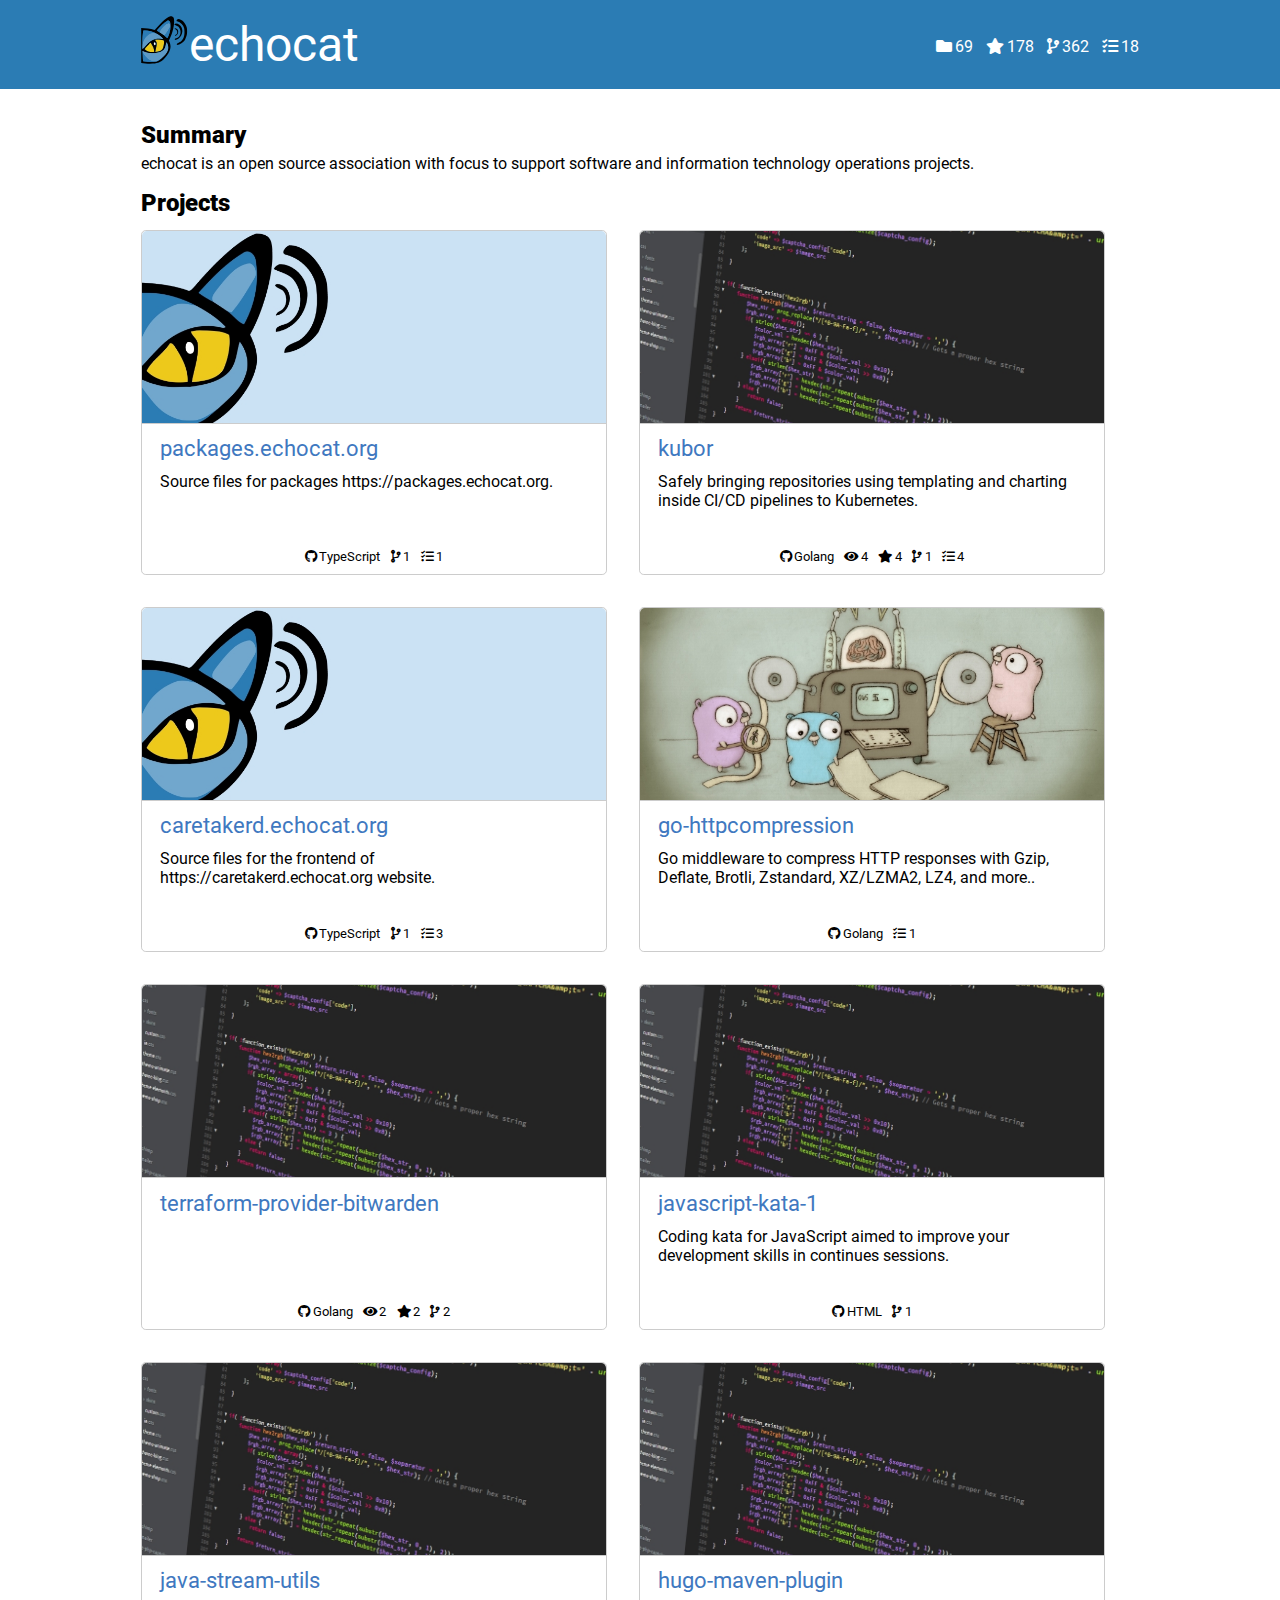
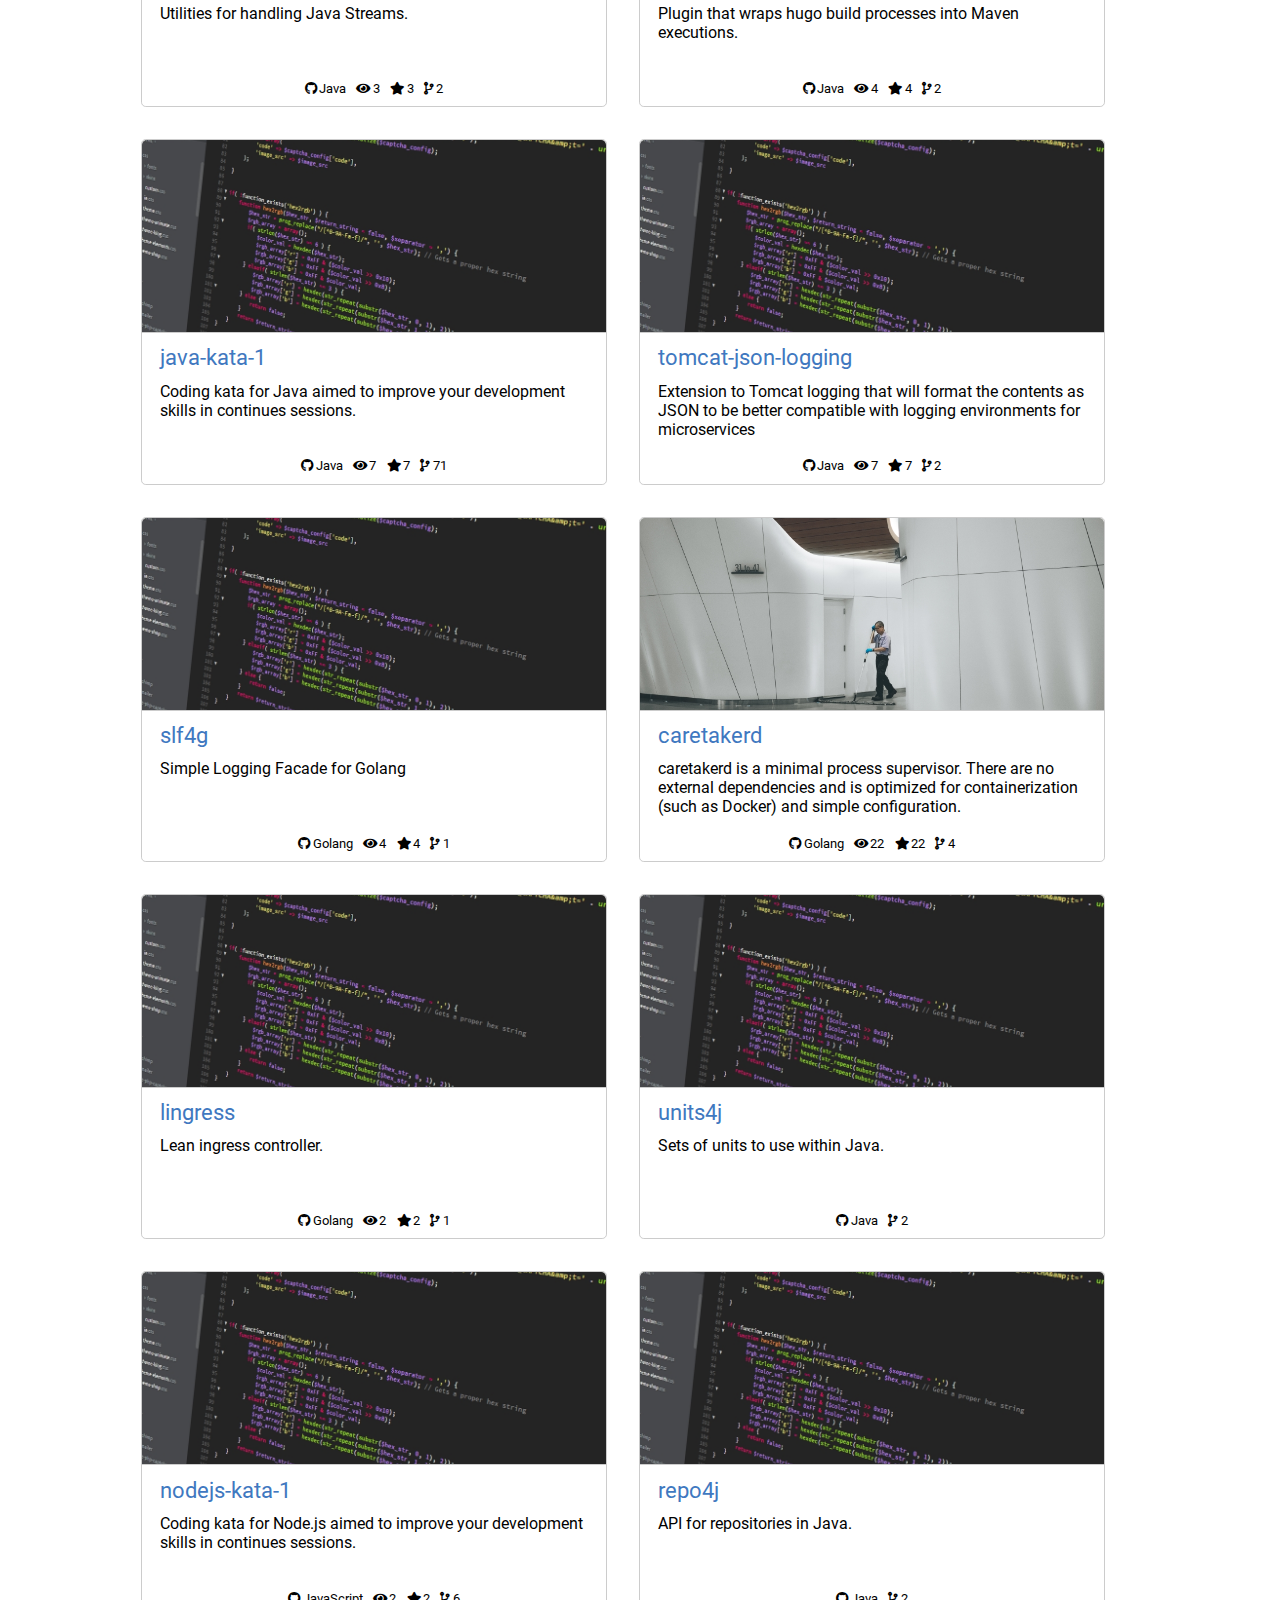
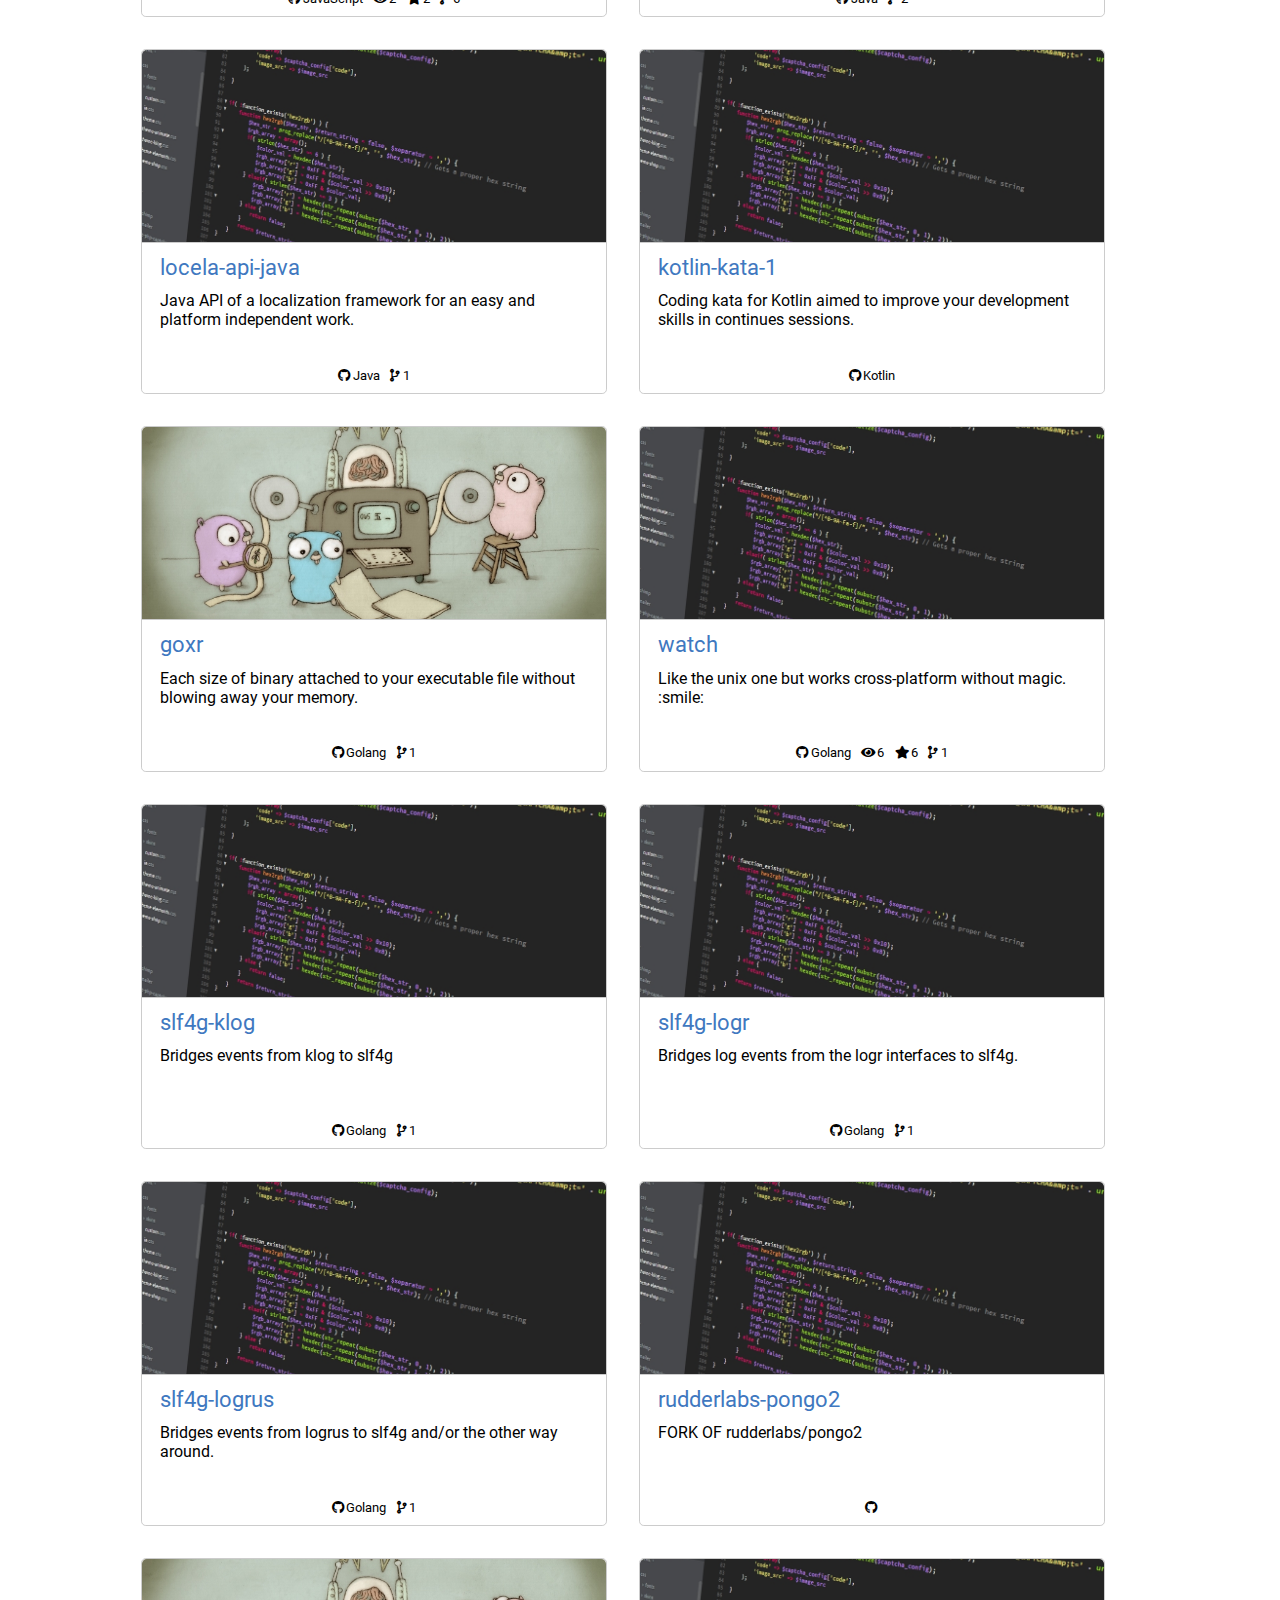
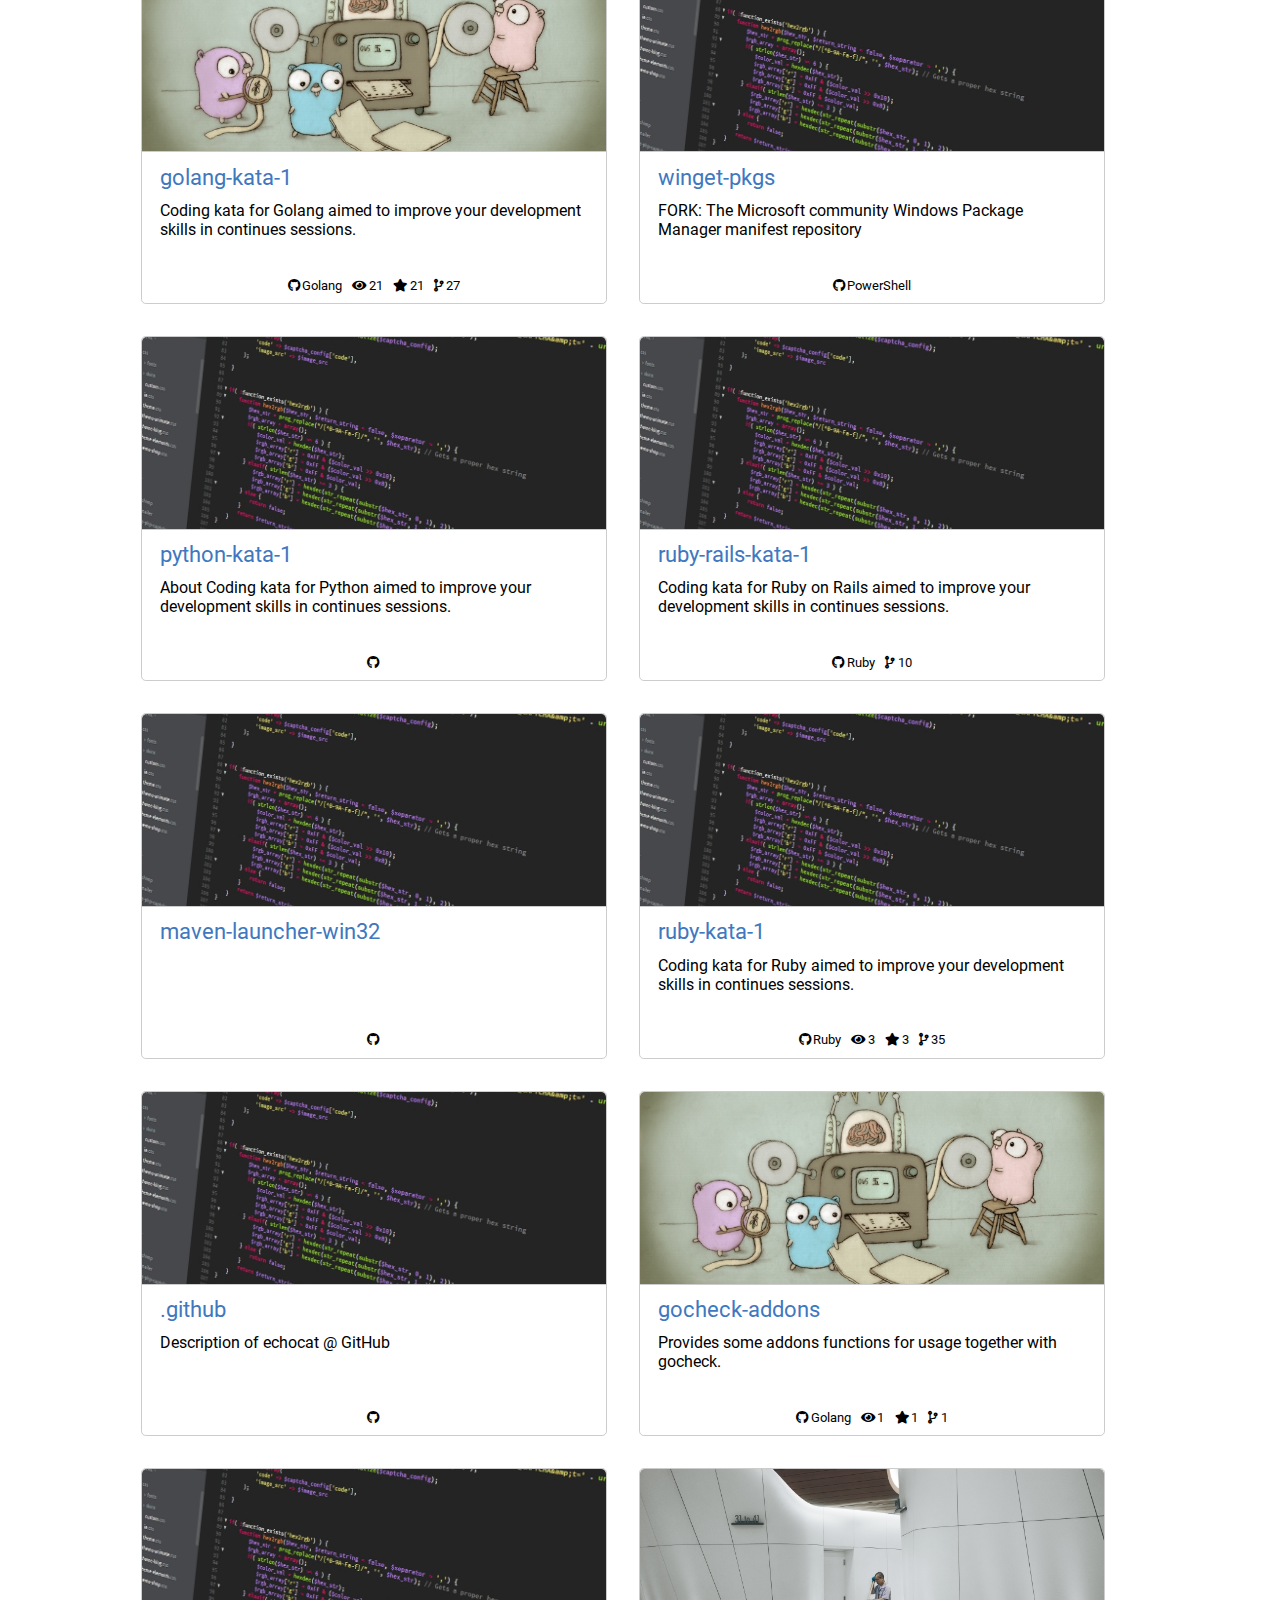
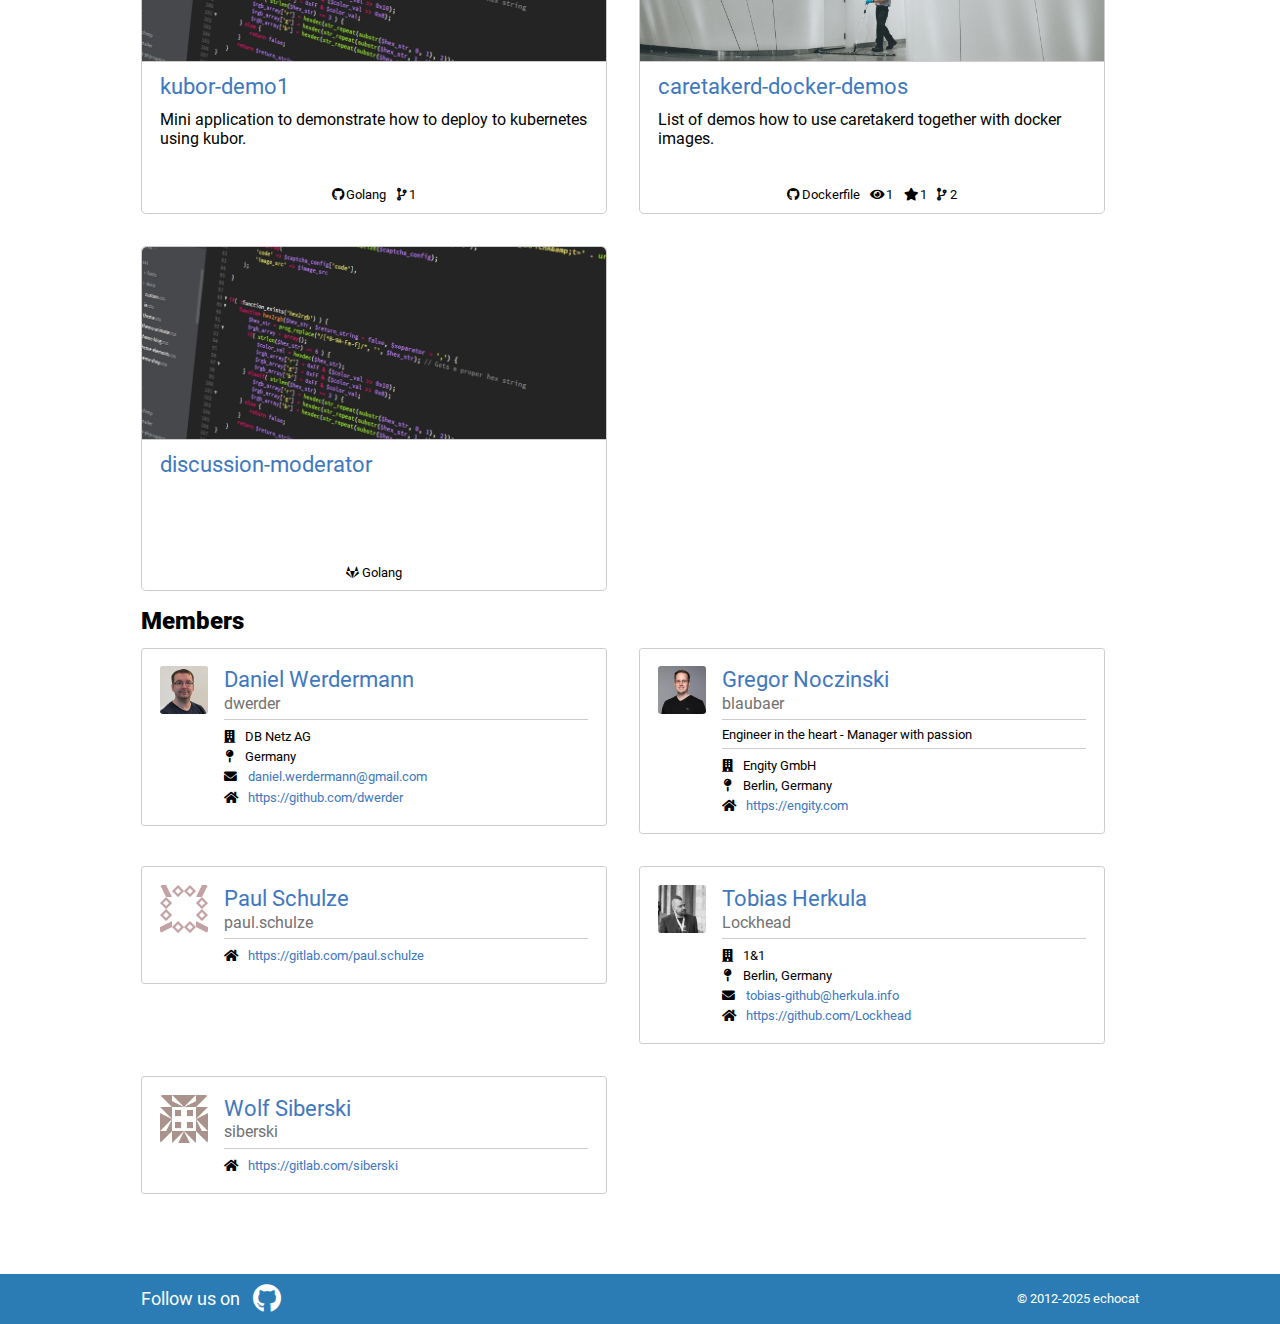
==== commit 2031b550: "deploy: ac51882bf5f88a8e21ef2d9156c3d94196b4dc64" ====
--- a/index.html
+++ b/index.html
@@ -1,9 +1,9 @@
-<!doctype html><html lang=en-us><head><meta name=generator content="Hugo 0.110.0"><meta charset=utf-8><title>echocat</title><meta name=viewport content="width=device-width,initial-scale=1"><meta name=description content="echocat is an open source association with focus to support software and information technology operations projects."><link rel=canonical href=https://echocat.org/><meta name=date content="2025-04-18 15:21:47 +0000 UTC"><meta name=last-modified content="2025-04-18 15:21:47 +0000 UTC"><meta property="og:locale" content="en"><meta name=twitter:card content="summary"><meta name=twitter:title content="echocat"><meta name=twitter:description content="echocat is an open source association with focus to support software and information technology operations projects."><meta property="twitter:image" content="/images/stocks/echocat.ae610457863fe9752e821e9a75b2c0ecd8a85f2ed7901f4e46873ccb82cf2fea.jpg"><meta property="og:type" content="website"><meta property="og:url" content="https://echocat.org/"><meta property="og:title" content="echocat"><meta property="og:description" content="echocat is an open source association with focus to support software and information technology operations projects."><meta property="og:image" content="/images/stocks/echocat.ae610457863fe9752e821e9a75b2c0ecd8a85f2ed7901f4e46873ccb82cf2fea.jpg"><link rel=stylesheet href=/main.min.f20c80c14c3f1e4af9d9caebfdc992059788d130873acc4bc832832a8a4e620e.css><script type=application/ld+json>{"@context":"http://www.schema.org","@type":"Organization","name":"echocat","url":"https:\/\/echocat.org\/","logo":"https:\/\/echocat.org\/resources/logo.svg","description":"echocat is an open source association with focus to support software and information technology operations projects.","address":{"@type":"PostalAddress","addressLocality":"Berlin","addressRegion":"Berlin","addressCountry":"Germany"}}</script></head><body class=echocat><header><div class=spacer><h1><a href=https://echocat.org/ class="title undecorated"><span class=logo></span><span>echocat</span></a></h1><statistics><ul class=statistics><li title=Projects><i class="fa fa-folder"></i><span>69</span></li><li title=Stars><i class="fa fa-star"></i><span>178</span></li><li title=Forks><i class="fa fa-code-branch"></i><span>362</span></li><li title="Open issues"><i class="fas fa-tasks"></i><span>16</span></li></ul></statistics></div></header><main><div class=spacer><article class=introduction><h2>Summary</h2><p>echocat is an open source association with focus to support software and information technology operations projects.</p></article><projects><article><h2>Projects</h2><div class=listing><section class=project data-type=repository:git:github data-fullname=echocat/kubor><a class="project-stock undecorated" data-stock-category=code href=https://github.com/echocat/kubor title=kubor></a><div class=project-title><a href=https://github.com/echocat/kubor>kubor</a></div><div class=project-description>Safely bringing repositories using templating and charting inside CI/CD pipelines to Kubernetes.</div><div class=project-stats><ul class=statistics><li><a title=Repository class=undecorated href=https://github.com/echocat/kubor><i class="fab fa-github"></i><span>Golang</span></a></li><li><a title=Watchers class=undecorated href=https://github.com/echocat/kubor/watchers><i class="fa fa-eye"></i>4</a></li><li><a title=Stars class=undecorated href=https://github.com/echocat/kubor/stargazers><i class="fa fa-star"></i>4</a></li><li><a title=Forks class=undecorated href=https://github.com/echocat/kubor/network><i class="fa fa-code-branch"></i>1</a></li><li><a title="Open issues" class=undecorated href=https://github.com/echocat/kubor/issues><i class="fas fa-tasks"></i>4</a></li></ul></div></section><section class=project data-type=repository:git:github data-fullname=echocat/caretakerd.echocat.org><a class="project-stock undecorated" data-stock-category=echocat href=https://github.com/echocat/caretakerd.echocat.org title=caretakerd.echocat.org></a><div class=project-title><a href=https://github.com/echocat/caretakerd.echocat.org>caretakerd.echocat.org</a></div><div class=project-description>Source files for the frontend of https://caretakerd.echocat.org website.</div><div class=project-stats><ul class=statistics><li><a title=Repository class=undecorated href=https://github.com/echocat/caretakerd.echocat.org><i class="fab fa-github"></i><span>TypeScript</span></a></li><li><a title=Forks class=undecorated href=https://github.com/echocat/caretakerd.echocat.org/network><i class="fa fa-code-branch"></i>1</a></li><li><a title="Open issues" class=undecorated href=https://github.com/echocat/caretakerd.echocat.org/issues><i class="fas fa-tasks"></i>3</a></li></ul></div></section><section class=project data-type=repository:git:github data-fullname=echocat/packages.echocat.org><a class="project-stock undecorated" data-stock-category=echocat href=https://github.com/echocat/packages.echocat.org title=packages.echocat.org></a><div class=project-title><a href=https://github.com/echocat/packages.echocat.org>packages.echocat.org</a></div><div class=project-description>Source files for packages https://packages.echocat.org.</div><div class=project-stats><ul class=statistics><li><a title=Repository class=undecorated href=https://github.com/echocat/packages.echocat.org><i class="fab fa-github"></i><span>TypeScript</span></a></li><li><a title=Forks class=undecorated href=https://github.com/echocat/packages.echocat.org/network><i class="fa fa-code-branch"></i>1</a></li></ul></div></section><section class=project data-type=repository:git:github data-fullname=echocat/go-httpcompression><a class="project-stock undecorated" data-stock-category=golang href=https://godoc.org/github.com/CAFxX/httpcompression title=go-httpcompression></a><div class=project-title><a href=https://godoc.org/github.com/CAFxX/httpcompression>go-httpcompression</a></div><div class=project-description>Go middleware to compress HTTP responses with Gzip, Deflate, Brotli, Zstandard, XZ/LZMA2, LZ4, and more..</div><div class=project-stats><ul class=statistics><li><a title=Repository class=undecorated href=https://github.com/echocat/go-httpcompression><i class="fab fa-github"></i><span>Golang</span></a></li><li><a title="Open issues" class=undecorated href=https://github.com/echocat/go-httpcompression/pulls><i class="fas fa-tasks"></i>1</a></li></ul></div></section><section class=project data-type=repository:git:github data-fullname=echocat/terraform-provider-bitwarden><a class="project-stock undecorated" data-stock-category=code href=https://github.com/echocat/terraform-provider-bitwarden title=terraform-provider-bitwarden></a><div class=project-title><a href=https://github.com/echocat/terraform-provider-bitwarden>terraform-provider-bitwarden</a></div><div class=project-description></div><div class=project-stats><ul class=statistics><li><a title=Repository class=undecorated href=https://github.com/echocat/terraform-provider-bitwarden><i class="fab fa-github"></i><span>Golang</span></a></li><li><a title=Watchers class=undecorated href=https://github.com/echocat/terraform-provider-bitwarden/watchers><i class="fa fa-eye"></i>2</a></li><li><a title=Stars class=undecorated href=https://github.com/echocat/terraform-provider-bitwarden/stargazers><i class="fa fa-star"></i>2</a></li><li><a title=Forks class=undecorated href=https://github.com/echocat/terraform-provider-bitwarden/network><i class="fa fa-code-branch"></i>2</a></li></ul></div></section><section class=project data-type=repository:git:github data-fullname=echocat/javascript-kata-1><a class="project-stock undecorated" data-stock-category=code href=https://github.com/echocat/javascript-kata-1 title=javascript-kata-1></a><div class=project-title><a href=https://github.com/echocat/javascript-kata-1>javascript-kata-1</a></div><div class=project-description>Coding kata for JavaScript aimed to improve your development skills in continues sessions.</div><div class=project-stats><ul class=statistics><li><a title=Repository class=undecorated href=https://github.com/echocat/javascript-kata-1><i class="fab fa-github"></i><span>HTML</span></a></li><li><a title=Forks class=undecorated href=https://github.com/echocat/javascript-kata-1/network><i class="fa fa-code-branch"></i>1</a></li></ul></div></section><section class=project data-type=repository:git:github data-fullname=echocat/java-stream-utils><a class="project-stock undecorated" data-stock-category=code href=https://github.com/echocat/java-stream-utils title=java-stream-utils></a><div class=project-title><a href=https://github.com/echocat/java-stream-utils>java-stream-utils</a></div><div class=project-description>Utilities for handling Java Streams.</div><div class=project-stats><ul class=statistics><li><a title=Repository class=undecorated href=https://github.com/echocat/java-stream-utils><i class="fab fa-github"></i><span>Java</span></a></li><li><a title=Watchers class=undecorated href=https://github.com/echocat/java-stream-utils/watchers><i class="fa fa-eye"></i>3</a></li><li><a title=Stars class=undecorated href=https://github.com/echocat/java-stream-utils/stargazers><i class="fa fa-star"></i>3</a></li><li><a title=Forks class=undecorated href=https://github.com/echocat/java-stream-utils/network><i class="fa fa-code-branch"></i>2</a></li></ul></div></section><section class=project data-type=repository:git:github data-fullname=echocat/hugo-maven-plugin><a class="project-stock undecorated" data-stock-category=code href=https://github.com/echocat/hugo-maven-plugin title=hugo-maven-plugin></a><div class=project-title><a href=https://github.com/echocat/hugo-maven-plugin>hugo-maven-plugin</a></div><div class=project-description>Plugin that wraps hugo build processes into Maven executions.</div><div class=project-stats><ul class=statistics><li><a title=Repository class=undecorated href=https://github.com/echocat/hugo-maven-plugin><i class="fab fa-github"></i><span>Java</span></a></li><li><a title=Watchers class=undecorated href=https://github.com/echocat/hugo-maven-plugin/watchers><i class="fa fa-eye"></i>4</a></li><li><a title=Stars class=undecorated href=https://github.com/echocat/hugo-maven-plugin/stargazers><i class="fa fa-star"></i>4</a></li><li><a title=Forks class=undecorated href=https://github.com/echocat/hugo-maven-plugin/network><i class="fa fa-code-branch"></i>2</a></li></ul></div></section><section class=project data-type=repository:git:github data-fullname=echocat/java-kata-1><a class="project-stock undecorated" data-stock-category=code href=https://github.com/echocat/java-kata-1 title=java-kata-1></a><div class=project-title><a href=https://github.com/echocat/java-kata-1>java-kata-1</a></div><div class=project-description>Coding kata for Java aimed to improve your development skills in continues sessions.</div><div class=project-stats><ul class=statistics><li><a title=Repository class=undecorated href=https://github.com/echocat/java-kata-1><i class="fab fa-github"></i><span>Java</span></a></li><li><a title=Watchers class=undecorated href=https://github.com/echocat/java-kata-1/watchers><i class="fa fa-eye"></i>7</a></li><li><a title=Stars class=undecorated href=https://github.com/echocat/java-kata-1/stargazers><i class="fa fa-star"></i>7</a></li><li><a title=Forks class=undecorated href=https://github.com/echocat/java-kata-1/network><i class="fa fa-code-branch"></i>71</a></li></ul></div></section><section class=project data-type=repository:git:github data-fullname=echocat/tomcat-json-logging><a class="project-stock undecorated" data-stock-category=code href=https://github.com/echocat/tomcat-json-logging title=tomcat-json-logging></a><div class=project-title><a href=https://github.com/echocat/tomcat-json-logging>tomcat-json-logging</a></div><div class=project-description>Extension to Tomcat logging that will format the contents as JSON to be better compatible with logging environments for microservices</div><div class=project-stats><ul class=statistics><li><a title=Repository class=undecorated href=https://github.com/echocat/tomcat-json-logging><i class="fab fa-github"></i><span>Java</span></a></li><li><a title=Watchers class=undecorated href=https://github.com/echocat/tomcat-json-logging/watchers><i class="fa fa-eye"></i>7</a></li><li><a title=Stars class=undecorated href=https://github.com/echocat/tomcat-json-logging/stargazers><i class="fa fa-star"></i>7</a></li><li><a title=Forks class=undecorated href=https://github.com/echocat/tomcat-json-logging/network><i class="fa fa-code-branch"></i>2</a></li></ul></div></section><section class=project data-type=repository:git:github data-fullname=echocat/slf4g><a class="project-stock undecorated" data-stock-category=code href=https://pkg.go.dev/github.com/echocat/slf4g title=slf4g></a><div class=project-title><a href=https://pkg.go.dev/github.com/echocat/slf4g>slf4g</a></div><div class=project-description>Simple Logging Facade for Golang</div><div class=project-stats><ul class=statistics><li><a title=Repository class=undecorated href=https://github.com/echocat/slf4g><i class="fab fa-github"></i><span>Golang</span></a></li><li><a title=Watchers class=undecorated href=https://github.com/echocat/slf4g/watchers><i class="fa fa-eye"></i>4</a></li><li><a title=Stars class=undecorated href=https://github.com/echocat/slf4g/stargazers><i class="fa fa-star"></i>4</a></li><li><a title=Forks class=undecorated href=https://github.com/echocat/slf4g/network><i class="fa fa-code-branch"></i>1</a></li></ul></div></section><section class=project data-type=repository:git:github data-fullname=echocat/caretakerd><a class="project-stock undecorated" data-stock-category=caretaker href=https://caretakerd.echocat.org title=caretakerd></a><div class=project-title><a href=https://caretakerd.echocat.org>caretakerd</a></div><div class=project-description>caretakerd is a minimal process supervisor. There are no external dependencies and is optimized for containerization (such as Docker) and simple configuration.</div><div class=project-stats><ul class=statistics><li><a title=Repository class=undecorated href=https://github.com/echocat/caretakerd><i class="fab fa-github"></i><span>Golang</span></a></li><li><a title=Watchers class=undecorated href=https://github.com/echocat/caretakerd/watchers><i class="fa fa-eye"></i>22</a></li><li><a title=Stars class=undecorated href=https://github.com/echocat/caretakerd/stargazers><i class="fa fa-star"></i>22</a></li><li><a title=Forks class=undecorated href=https://github.com/echocat/caretakerd/network><i class="fa fa-code-branch"></i>4</a></li></ul></div></section><section class=project data-type=repository:git:github data-fullname=echocat/lingress><a class="project-stock undecorated" data-stock-category=code href=https://github.com/echocat/lingress title=lingress></a><div class=project-title><a href=https://github.com/echocat/lingress>lingress</a></div><div class=project-description>Lean ingress controller.</div><div class=project-stats><ul class=statistics><li><a title=Repository class=undecorated href=https://github.com/echocat/lingress><i class="fab fa-github"></i><span>Golang</span></a></li><li><a title=Watchers class=undecorated href=https://github.com/echocat/lingress/watchers><i class="fa fa-eye"></i>2</a></li><li><a title=Stars class=undecorated href=https://github.com/echocat/lingress/stargazers><i class="fa fa-star"></i>2</a></li><li><a title=Forks class=undecorated href=https://github.com/echocat/lingress/network><i class="fa fa-code-branch"></i>1</a></li></ul></div></section><section class=project data-type=repository:git:github data-fullname=echocat/units4j><a class="project-stock undecorated" data-stock-category=code href=https://github.com/echocat/units4j title=units4j></a><div class=project-title><a href=https://github.com/echocat/units4j>units4j</a></div><div class=project-description>Sets of units to use within Java.</div><div class=project-stats><ul class=statistics><li><a title=Repository class=undecorated href=https://github.com/echocat/units4j><i class="fab fa-github"></i><span>Java</span></a></li><li><a title=Forks class=undecorated href=https://github.com/echocat/units4j/network><i class="fa fa-code-branch"></i>2</a></li></ul></div></section><section class=project data-type=repository:git:github data-fullname=echocat/nodejs-kata-1><a class="project-stock undecorated" data-stock-category=code href=https://github.com/echocat/nodejs-kata-1 title=nodejs-kata-1></a><div class=project-title><a href=https://github.com/echocat/nodejs-kata-1>nodejs-kata-1</a></div><div class=project-description>Coding kata for Node.js aimed to improve your development skills in continues sessions.</div><div class=project-stats><ul class=statistics><li><a title=Repository class=undecorated href=https://github.com/echocat/nodejs-kata-1><i class="fab fa-github"></i><span>JavaScript</span></a></li><li><a title=Watchers class=undecorated href=https://github.com/echocat/nodejs-kata-1/watchers><i class="fa fa-eye"></i>2</a></li><li><a title=Stars class=undecorated href=https://github.com/echocat/nodejs-kata-1/stargazers><i class="fa fa-star"></i>2</a></li><li><a title=Forks class=undecorated href=https://github.com/echocat/nodejs-kata-1/network><i class="fa fa-code-branch"></i>6</a></li></ul></div></section><section class=project data-type=repository:git:github data-fullname=echocat/repo4j><a class="project-stock undecorated" data-stock-category=code href=https://github.com/echocat/repo4j title=repo4j></a><div class=project-title><a href=https://github.com/echocat/repo4j>repo4j</a></div><div class=project-description>API for repositories in Java.</div><div class=project-stats><ul class=statistics><li><a title=Repository class=undecorated href=https://github.com/echocat/repo4j><i class="fab fa-github"></i><span>Java</span></a></li><li><a title=Forks class=undecorated href=https://github.com/echocat/repo4j/network><i class="fa fa-code-branch"></i>2</a></li></ul></div></section><section class=project data-type=repository:git:github data-fullname=echocat/locela-api-java><a class="project-stock undecorated" data-stock-category=code href=https://github.com/echocat/locela-api-java title=locela-api-java></a><div class=project-title><a href=https://github.com/echocat/locela-api-java>locela-api-java</a></div><div class=project-description>Java API of a localization framework for an easy and platform independent work.</div><div class=project-stats><ul class=statistics><li><a title=Repository class=undecorated href=https://github.com/echocat/locela-api-java><i class="fab fa-github"></i><span>Java</span></a></li><li><a title=Forks class=undecorated href=https://github.com/echocat/locela-api-java/network><i class="fa fa-code-branch"></i>1</a></li></ul></div></section><section class=project data-type=repository:git:github data-fullname=echocat/kotlin-kata-1><a class="project-stock undecorated" data-stock-category=code href=https://github.com/echocat/kotlin-kata-1 title=kotlin-kata-1></a><div class=project-title><a href=https://github.com/echocat/kotlin-kata-1>kotlin-kata-1</a></div><div class=project-description>Coding kata for Kotlin aimed to improve your development skills in continues sessions.</div><div class=project-stats><ul class=statistics><li><a title=Repository class=undecorated href=https://github.com/echocat/kotlin-kata-1><i class="fab fa-github"></i><span>Kotlin</span></a></li></ul></div></section><section class=project data-type=repository:git:github data-fullname=echocat/goxr><a class="project-stock undecorated" data-stock-category=golang href=https://github.com/echocat/goxr title=goxr></a><div class=project-title><a href=https://github.com/echocat/goxr>goxr</a></div><div class=project-description>Each size of binary attached to your executable file without blowing away your memory.</div><div class=project-stats><ul class=statistics><li><a title=Repository class=undecorated href=https://github.com/echocat/goxr><i class="fab fa-github"></i><span>Golang</span></a></li><li><a title=Forks class=undecorated href=https://github.com/echocat/goxr/network><i class="fa fa-code-branch"></i>1</a></li></ul></div></section><section class=project data-type=repository:git:github data-fullname=echocat/watch><a class="project-stock undecorated" data-stock-category=code href=https://github.com/echocat/watch title=watch></a><div class=project-title><a href=https://github.com/echocat/watch>watch</a></div><div class=project-description>Like the unix one but works cross-platform without magic. :smile:</div><div class=project-stats><ul class=statistics><li><a title=Repository class=undecorated href=https://github.com/echocat/watch><i class="fab fa-github"></i><span>Golang</span></a></li><li><a title=Watchers class=undecorated href=https://github.com/echocat/watch/watchers><i class="fa fa-eye"></i>6</a></li><li><a title=Stars class=undecorated href=https://github.com/echocat/watch/stargazers><i class="fa fa-star"></i>6</a></li><li><a title=Forks class=undecorated href=https://github.com/echocat/watch/network><i class="fa fa-code-branch"></i>1</a></li></ul></div></section><section class=project data-type=repository:git:github data-fullname=echocat/slf4g-klog><a class="project-stock undecorated" data-stock-category=code href=https://github.com/echocat/slf4g-klog title=slf4g-klog></a><div class=project-title><a href=https://github.com/echocat/slf4g-klog>slf4g-klog</a></div><div class=project-description>Bridges events from klog to slf4g</div><div class=project-stats><ul class=statistics><li><a title=Repository class=undecorated href=https://github.com/echocat/slf4g-klog><i class="fab fa-github"></i><span>Golang</span></a></li><li><a title=Forks class=undecorated href=https://github.com/echocat/slf4g-klog/network><i class="fa fa-code-branch"></i>1</a></li></ul></div></section><section class=project data-type=repository:git:github data-fullname=echocat/slf4g-logr><a class="project-stock undecorated" data-stock-category=code href=https://github.com/echocat/slf4g-logr title=slf4g-logr></a><div class=project-title><a href=https://github.com/echocat/slf4g-logr>slf4g-logr</a></div><div class=project-description>Bridges log events from the logr interfaces to slf4g.</div><div class=project-stats><ul class=statistics><li><a title=Repository class=undecorated href=https://github.com/echocat/slf4g-logr><i class="fab fa-github"></i><span>Golang</span></a></li><li><a title=Forks class=undecorated href=https://github.com/echocat/slf4g-logr/network><i class="fa fa-code-branch"></i>1</a></li></ul></div></section><section class=project data-type=repository:git:github data-fullname=echocat/slf4g-logrus><a class="project-stock undecorated" data-stock-category=code href=https://github.com/echocat/slf4g-logrus title=slf4g-logrus></a><div class=project-title><a href=https://github.com/echocat/slf4g-logrus>slf4g-logrus</a></div><div class=project-description>Bridges events from logrus to slf4g and/or the other way around.</div><div class=project-stats><ul class=statistics><li><a title=Repository class=undecorated href=https://github.com/echocat/slf4g-logrus><i class="fab fa-github"></i><span>Golang</span></a></li><li><a title=Forks class=undecorated href=https://github.com/echocat/slf4g-logrus/network><i class="fa fa-code-branch"></i>1</a></li></ul></div></section><section class=project data-type=repository:git:github data-fullname=echocat/rudderlabs-pongo2><a class="project-stock undecorated" data-stock-category=code href=https://www.schlachter.tech/pongo2 title=rudderlabs-pongo2></a><div class=project-title><a href=https://www.schlachter.tech/pongo2>rudderlabs-pongo2</a></div><div class=project-description>FORK OF rudderlabs/pongo2</div><div class=project-stats><ul class=statistics><li><a title=Repository class=undecorated href=https://github.com/echocat/rudderlabs-pongo2><i class="fab fa-github"></i><span></span></a></li></ul></div></section><section class=project data-type=repository:git:github data-fullname=echocat/golang-kata-1><a class="project-stock undecorated" data-stock-category=golang href=https://github.com/echocat/golang-kata-1 title=golang-kata-1></a><div class=project-title><a href=https://github.com/echocat/golang-kata-1>golang-kata-1</a></div><div class=project-description>Coding kata for Golang aimed to improve your development skills in continues sessions.</div><div class=project-stats><ul class=statistics><li><a title=Repository class=undecorated href=https://github.com/echocat/golang-kata-1><i class="fab fa-github"></i><span>Golang</span></a></li><li><a title=Watchers class=undecorated href=https://github.com/echocat/golang-kata-1/watchers><i class="fa fa-eye"></i>21</a></li><li><a title=Stars class=undecorated href=https://github.com/echocat/golang-kata-1/stargazers><i class="fa fa-star"></i>21</a></li><li><a title=Forks class=undecorated href=https://github.com/echocat/golang-kata-1/network><i class="fa fa-code-branch"></i>27</a></li></ul></div></section><section class=project data-type=repository:git:github data-fullname=echocat/winget-pkgs><a class="project-stock undecorated" data-stock-category=code href=https://github.com/echocat/winget-pkgs title=winget-pkgs></a><div class=project-title><a href=https://github.com/echocat/winget-pkgs>winget-pkgs</a></div><div class=project-description>FORK: The Microsoft community Windows Package Manager manifest repository</div><div class=project-stats><ul class=statistics><li><a title=Repository class=undecorated href=https://github.com/echocat/winget-pkgs><i class="fab fa-github"></i><span>PowerShell</span></a></li></ul></div></section><section class=project data-type=repository:git:github data-fullname=echocat/python-kata-1><a class="project-stock undecorated" data-stock-category=code href=https://github.com/echocat/python-kata-1 title=python-kata-1></a><div class=project-title><a href=https://github.com/echocat/python-kata-1>python-kata-1</a></div><div class=project-description>About Coding kata for Python aimed to improve your development skills in continues sessions.</div><div class=project-stats><ul class=statistics><li><a title=Repository class=undecorated href=https://github.com/echocat/python-kata-1><i class="fab fa-github"></i><span></span></a></li></ul></div></section><section class=project data-type=repository:git:github data-fullname=echocat/ruby-rails-kata-1><a class="project-stock undecorated" data-stock-category=code href=https://github.com/echocat/ruby-rails-kata-1 title=ruby-rails-kata-1></a><div class=project-title><a href=https://github.com/echocat/ruby-rails-kata-1>ruby-rails-kata-1</a></div><div class=project-description>Coding kata for Ruby on Rails aimed to improve your development skills in continues sessions.</div><div class=project-stats><ul class=statistics><li><a title=Repository class=undecorated href=https://github.com/echocat/ruby-rails-kata-1><i class="fab fa-github"></i><span>Ruby</span></a></li><li><a title=Forks class=undecorated href=https://github.com/echocat/ruby-rails-kata-1/network><i class="fa fa-code-branch"></i>10</a></li></ul></div></section><section class=project data-type=repository:git:github data-fullname=echocat/maven-launcher-win32><a class="project-stock undecorated" data-stock-category=code href=https://github.com/echocat/maven-launcher-win32 title=maven-launcher-win32></a><div class=project-title><a href=https://github.com/echocat/maven-launcher-win32>maven-launcher-win32</a></div><div class=project-description></div><div class=project-stats><ul class=statistics><li><a title=Repository class=undecorated href=https://github.com/echocat/maven-launcher-win32><i class="fab fa-github"></i><span></span></a></li></ul></div></section><section class=project data-type=repository:git:github data-fullname=echocat/ruby-kata-1><a class="project-stock undecorated" data-stock-category=code href=https://github.com/echocat/ruby-kata-1 title=ruby-kata-1></a><div class=project-title><a href=https://github.com/echocat/ruby-kata-1>ruby-kata-1</a></div><div class=project-description>Coding kata for Ruby aimed to improve your development skills in continues sessions.</div><div class=project-stats><ul class=statistics><li><a title=Repository class=undecorated href=https://github.com/echocat/ruby-kata-1><i class="fab fa-github"></i><span>Ruby</span></a></li><li><a title=Watchers class=undecorated href=https://github.com/echocat/ruby-kata-1/watchers><i class="fa fa-eye"></i>3</a></li><li><a title=Stars class=undecorated href=https://github.com/echocat/ruby-kata-1/stargazers><i class="fa fa-star"></i>3</a></li><li><a title=Forks class=undecorated href=https://github.com/echocat/ruby-kata-1/network><i class="fa fa-code-branch"></i>35</a></li></ul></div></section><section class=project data-type=repository:git:github data-fullname=echocat/.github><a class="project-stock undecorated" data-stock-category=code href=https://github.com/echocat/.github title=.github></a><div class=project-title><a href=https://github.com/echocat/.github>.github</a></div><div class=project-description>Description of echocat @ GitHub</div><div class=project-stats><ul class=statistics><li><a title=Repository class=undecorated href=https://github.com/echocat/.github><i class="fab fa-github"></i><span></span></a></li></ul></div></section><section class=project data-type=repository:git:github data-fullname=echocat/gocheck-addons><a class="project-stock undecorated" data-stock-category=golang href=https://github.com/echocat/gocheck-addons title=gocheck-addons></a><div class=project-title><a href=https://github.com/echocat/gocheck-addons>gocheck-addons</a></div><div class=project-description>Provides some addons functions for usage together with gocheck.</div><div class=project-stats><ul class=statistics><li><a title=Repository class=undecorated href=https://github.com/echocat/gocheck-addons><i class="fab fa-github"></i><span>Golang</span></a></li><li><a title=Watchers class=undecorated href=https://github.com/echocat/gocheck-addons/watchers><i class="fa fa-eye"></i>1</a></li><li><a title=Stars class=undecorated href=https://github.com/echocat/gocheck-addons/stargazers><i class="fa fa-star"></i>1</a></li><li><a title=Forks class=undecorated href=https://github.com/echocat/gocheck-addons/network><i class="fa fa-code-branch"></i>1</a></li></ul></div></section><section class=project data-type=repository:git:github data-fullname=echocat/kubor-demo1><a class="project-stock undecorated" data-stock-category=code href=https://github.com/echocat/kubor-demo1 title=kubor-demo1></a><div class=project-title><a href=https://github.com/echocat/kubor-demo1>kubor-demo1</a></div><div class=project-description>Mini application to demonstrate how to deploy to kubernetes using kubor.</div><div class=project-stats><ul class=statistics><li><a title=Repository class=undecorated href=https://github.com/echocat/kubor-demo1><i class="fab fa-github"></i><span>Golang</span></a></li><li><a title=Forks class=undecorated href=https://github.com/echocat/kubor-demo1/network><i class="fa fa-code-branch"></i>1</a></li></ul></div></section><section class=project data-type=repository:git:github data-fullname=echocat/caretakerd-docker-demos><a class="project-stock undecorated" data-stock-category=caretaker href=https://hub.docker.com/r/echocat/ title=caretakerd-docker-demos></a><div class=project-title><a href=https://hub.docker.com/r/echocat/>caretakerd-docker-demos</a></div><div class=project-description>List of demos how to use caretakerd together with docker images.</div><div class=project-stats><ul class=statistics><li><a title=Repository class=undecorated href=https://github.com/echocat/caretakerd-docker-demos><i class="fab fa-github"></i><span>Dockerfile</span></a></li><li><a title=Watchers class=undecorated href=https://github.com/echocat/caretakerd-docker-demos/watchers><i class="fa fa-eye"></i>1</a></li><li><a title=Stars class=undecorated href=https://github.com/echocat/caretakerd-docker-demos/stargazers><i class="fa fa-star"></i>1</a></li><li><a title=Forks class=undecorated href=https://github.com/echocat/caretakerd-docker-demos/network><i class="fa fa-code-branch"></i>2</a></li></ul></div></section><section class=project data-type=repository:git:gitlab data-fullname="Discussion Moderator"><a class="project-stock undecorated" data-stock-category=code href=https://gitlab.com/echocat/discussion-moderator title=discussion-moderator></a><div class=project-title><a href=https://gitlab.com/echocat/discussion-moderator>discussion-moderator</a></div><div class=project-description></div><div class=project-stats><ul class=statistics><li><a title=Repository class=undecorated href=https://gitlab.com/echocat/discussion-moderator><i class="fab fa-gitlab"></i><span>Golang</span></a></li></ul></div></section></div></article></projects><members><article><h2>Members</h2><div class=listing><section class=member><div class=spacer><div class=member-avatar><a href=https://github.com/dwerder><img alt=dwerder src=/images/d/_hu3ae456eca1767d2a22af609c0dc61bf9_19103_0f27985dbc971bf50ed2b91c6ee64514.jpg></a></div><div class=member-details><div class=member-fullname><a href=https://github.com/dwerder>Daniel Werdermann</a></div><div class=member-login><a href=https://github.com/dwerder class=undecorated>dwerder</a></div><ul class=member-more-detail><li class=member-company><i class="fa fa-building" aria-hidden=true></i>DB Netz AG</li><li class=member-location><i class="fa fa-map-pin" aria-hidden=true></i>Germany</li><li class=member-email><i class="fa fa-envelope" aria-hidden=true></i>
+<!doctype html><html lang=en-us><head><meta name=generator content="Hugo 0.110.0"><meta charset=utf-8><title>echocat</title><meta name=viewport content="width=device-width,initial-scale=1"><meta name=description content="echocat is an open source association with focus to support software and information technology operations projects."><link rel=canonical href=https://echocat.org/><meta name=date content="2025-04-18 18:29:00 +0000 UTC"><meta name=last-modified content="2025-04-18 18:29:00 +0000 UTC"><meta property="og:locale" content="en"><meta name=twitter:card content="summary"><meta name=twitter:title content="echocat"><meta name=twitter:description content="echocat is an open source association with focus to support software and information technology operations projects."><meta property="twitter:image" content="/images/stocks/echocat.ae610457863fe9752e821e9a75b2c0ecd8a85f2ed7901f4e46873ccb82cf2fea.jpg"><meta property="og:type" content="website"><meta property="og:url" content="https://echocat.org/"><meta property="og:title" content="echocat"><meta property="og:description" content="echocat is an open source association with focus to support software and information technology operations projects."><meta property="og:image" content="/images/stocks/echocat.ae610457863fe9752e821e9a75b2c0ecd8a85f2ed7901f4e46873ccb82cf2fea.jpg"><link rel=stylesheet href=/main.min.f20c80c14c3f1e4af9d9caebfdc992059788d130873acc4bc832832a8a4e620e.css><script type=application/ld+json>{"@context":"http://www.schema.org","@type":"Organization","name":"echocat","url":"https:\/\/echocat.org\/","logo":"https:\/\/echocat.org\/resources/logo.svg","description":"echocat is an open source association with focus to support software and information technology operations projects.","address":{"@type":"PostalAddress","addressLocality":"Berlin","addressRegion":"Berlin","addressCountry":"Germany"}}</script></head><body class=echocat><header><div class=spacer><h1><a href=https://echocat.org/ class="title undecorated"><span class=logo></span><span>echocat</span></a></h1><statistics><ul class=statistics><li title=Projects><i class="fa fa-folder"></i><span>69</span></li><li title=Stars><i class="fa fa-star"></i><span>178</span></li><li title=Forks><i class="fa fa-code-branch"></i><span>362</span></li><li title="Open issues"><i class="fas fa-tasks"></i><span>18</span></li></ul></statistics></div></header><main><div class=spacer><article class=introduction><h2>Summary</h2><p>echocat is an open source association with focus to support software and information technology operations projects.</p></article><projects><article><h2>Projects</h2><div class=listing><section class=project data-type=repository:git:github data-fullname=echocat/packages.echocat.org><a class="project-stock undecorated" data-stock-category=echocat href=https://github.com/echocat/packages.echocat.org title=packages.echocat.org></a><div class=project-title><a href=https://github.com/echocat/packages.echocat.org>packages.echocat.org</a></div><div class=project-description>Source files for packages https://packages.echocat.org.</div><div class=project-stats><ul class=statistics><li><a title=Repository class=undecorated href=https://github.com/echocat/packages.echocat.org><i class="fab fa-github"></i><span>TypeScript</span></a></li><li><a title=Forks class=undecorated href=https://github.com/echocat/packages.echocat.org/network><i class="fa fa-code-branch"></i>1</a></li><li><a title="Open issues" class=undecorated href=https://github.com/echocat/packages.echocat.org/issues><i class="fas fa-tasks"></i>1</a></li></ul></div></section><section class=project data-type=repository:git:github data-fullname=echocat/kubor><a class="project-stock undecorated" data-stock-category=code href=https://github.com/echocat/kubor title=kubor></a><div class=project-title><a href=https://github.com/echocat/kubor>kubor</a></div><div class=project-description>Safely bringing repositories using templating and charting inside CI/CD pipelines to Kubernetes.</div><div class=project-stats><ul class=statistics><li><a title=Repository class=undecorated href=https://github.com/echocat/kubor><i class="fab fa-github"></i><span>Golang</span></a></li><li><a title=Watchers class=undecorated href=https://github.com/echocat/kubor/watchers><i class="fa fa-eye"></i>4</a></li><li><a title=Stars class=undecorated href=https://github.com/echocat/kubor/stargazers><i class="fa fa-star"></i>4</a></li><li><a title=Forks class=undecorated href=https://github.com/echocat/kubor/network><i class="fa fa-code-branch"></i>1</a></li><li><a title="Open issues" class=undecorated href=https://github.com/echocat/kubor/issues><i class="fas fa-tasks"></i>4</a></li></ul></div></section><section class=project data-type=repository:git:github data-fullname=echocat/caretakerd.echocat.org><a class="project-stock undecorated" data-stock-category=echocat href=https://github.com/echocat/caretakerd.echocat.org title=caretakerd.echocat.org></a><div class=project-title><a href=https://github.com/echocat/caretakerd.echocat.org>caretakerd.echocat.org</a></div><div class=project-description>Source files for the frontend of https://caretakerd.echocat.org website.</div><div class=project-stats><ul class=statistics><li><a title=Repository class=undecorated href=https://github.com/echocat/caretakerd.echocat.org><i class="fab fa-github"></i><span>TypeScript</span></a></li><li><a title=Forks class=undecorated href=https://github.com/echocat/caretakerd.echocat.org/network><i class="fa fa-code-branch"></i>1</a></li><li><a title="Open issues" class=undecorated href=https://github.com/echocat/caretakerd.echocat.org/issues><i class="fas fa-tasks"></i>3</a></li></ul></div></section><section class=project data-type=repository:git:github data-fullname=echocat/go-httpcompression><a class="project-stock undecorated" data-stock-category=golang href=https://godoc.org/github.com/CAFxX/httpcompression title=go-httpcompression></a><div class=project-title><a href=https://godoc.org/github.com/CAFxX/httpcompression>go-httpcompression</a></div><div class=project-description>Go middleware to compress HTTP responses with Gzip, Deflate, Brotli, Zstandard, XZ/LZMA2, LZ4, and more..</div><div class=project-stats><ul class=statistics><li><a title=Repository class=undecorated href=https://github.com/echocat/go-httpcompression><i class="fab fa-github"></i><span>Golang</span></a></li><li><a title="Open issues" class=undecorated href=https://github.com/echocat/go-httpcompression/pulls><i class="fas fa-tasks"></i>1</a></li></ul></div></section><section class=project data-type=repository:git:github data-fullname=echocat/terraform-provider-bitwarden><a class="project-stock undecorated" data-stock-category=code href=https://github.com/echocat/terraform-provider-bitwarden title=terraform-provider-bitwarden></a><div class=project-title><a href=https://github.com/echocat/terraform-provider-bitwarden>terraform-provider-bitwarden</a></div><div class=project-description></div><div class=project-stats><ul class=statistics><li><a title=Repository class=undecorated href=https://github.com/echocat/terraform-provider-bitwarden><i class="fab fa-github"></i><span>Golang</span></a></li><li><a title=Watchers class=undecorated href=https://github.com/echocat/terraform-provider-bitwarden/watchers><i class="fa fa-eye"></i>2</a></li><li><a title=Stars class=undecorated href=https://github.com/echocat/terraform-provider-bitwarden/stargazers><i class="fa fa-star"></i>2</a></li><li><a title=Forks class=undecorated href=https://github.com/echocat/terraform-provider-bitwarden/network><i class="fa fa-code-branch"></i>2</a></li></ul></div></section><section class=project data-type=repository:git:github data-fullname=echocat/javascript-kata-1><a class="project-stock undecorated" data-stock-category=code href=https://github.com/echocat/javascript-kata-1 title=javascript-kata-1></a><div class=project-title><a href=https://github.com/echocat/javascript-kata-1>javascript-kata-1</a></div><div class=project-description>Coding kata for JavaScript aimed to improve your development skills in continues sessions.</div><div class=project-stats><ul class=statistics><li><a title=Repository class=undecorated href=https://github.com/echocat/javascript-kata-1><i class="fab fa-github"></i><span>HTML</span></a></li><li><a title=Forks class=undecorated href=https://github.com/echocat/javascript-kata-1/network><i class="fa fa-code-branch"></i>1</a></li></ul></div></section><section class=project data-type=repository:git:github data-fullname=echocat/java-stream-utils><a class="project-stock undecorated" data-stock-category=code href=https://github.com/echocat/java-stream-utils title=java-stream-utils></a><div class=project-title><a href=https://github.com/echocat/java-stream-utils>java-stream-utils</a></div><div class=project-description>Utilities for handling Java Streams.</div><div class=project-stats><ul class=statistics><li><a title=Repository class=undecorated href=https://github.com/echocat/java-stream-utils><i class="fab fa-github"></i><span>Java</span></a></li><li><a title=Watchers class=undecorated href=https://github.com/echocat/java-stream-utils/watchers><i class="fa fa-eye"></i>3</a></li><li><a title=Stars class=undecorated href=https://github.com/echocat/java-stream-utils/stargazers><i class="fa fa-star"></i>3</a></li><li><a title=Forks class=undecorated href=https://github.com/echocat/java-stream-utils/network><i class="fa fa-code-branch"></i>2</a></li></ul></div></section><section class=project data-type=repository:git:github data-fullname=echocat/hugo-maven-plugin><a class="project-stock undecorated" data-stock-category=code href=https://github.com/echocat/hugo-maven-plugin title=hugo-maven-plugin></a><div class=project-title><a href=https://github.com/echocat/hugo-maven-plugin>hugo-maven-plugin</a></div><div class=project-description>Plugin that wraps hugo build processes into Maven executions.</div><div class=project-stats><ul class=statistics><li><a title=Repository class=undecorated href=https://github.com/echocat/hugo-maven-plugin><i class="fab fa-github"></i><span>Java</span></a></li><li><a title=Watchers class=undecorated href=https://github.com/echocat/hugo-maven-plugin/watchers><i class="fa fa-eye"></i>4</a></li><li><a title=Stars class=undecorated href=https://github.com/echocat/hugo-maven-plugin/stargazers><i class="fa fa-star"></i>4</a></li><li><a title=Forks class=undecorated href=https://github.com/echocat/hugo-maven-plugin/network><i class="fa fa-code-branch"></i>2</a></li></ul></div></section><section class=project data-type=repository:git:github data-fullname=echocat/java-kata-1><a class="project-stock undecorated" data-stock-category=code href=https://github.com/echocat/java-kata-1 title=java-kata-1></a><div class=project-title><a href=https://github.com/echocat/java-kata-1>java-kata-1</a></div><div class=project-description>Coding kata for Java aimed to improve your development skills in continues sessions.</div><div class=project-stats><ul class=statistics><li><a title=Repository class=undecorated href=https://github.com/echocat/java-kata-1><i class="fab fa-github"></i><span>Java</span></a></li><li><a title=Watchers class=undecorated href=https://github.com/echocat/java-kata-1/watchers><i class="fa fa-eye"></i>7</a></li><li><a title=Stars class=undecorated href=https://github.com/echocat/java-kata-1/stargazers><i class="fa fa-star"></i>7</a></li><li><a title=Forks class=undecorated href=https://github.com/echocat/java-kata-1/network><i class="fa fa-code-branch"></i>71</a></li></ul></div></section><section class=project data-type=repository:git:github data-fullname=echocat/tomcat-json-logging><a class="project-stock undecorated" data-stock-category=code href=https://github.com/echocat/tomcat-json-logging title=tomcat-json-logging></a><div class=project-title><a href=https://github.com/echocat/tomcat-json-logging>tomcat-json-logging</a></div><div class=project-description>Extension to Tomcat logging that will format the contents as JSON to be better compatible with logging environments for microservices</div><div class=project-stats><ul class=statistics><li><a title=Repository class=undecorated href=https://github.com/echocat/tomcat-json-logging><i class="fab fa-github"></i><span>Java</span></a></li><li><a title=Watchers class=undecorated href=https://github.com/echocat/tomcat-json-logging/watchers><i class="fa fa-eye"></i>7</a></li><li><a title=Stars class=undecorated href=https://github.com/echocat/tomcat-json-logging/stargazers><i class="fa fa-star"></i>7</a></li><li><a title=Forks class=undecorated href=https://github.com/echocat/tomcat-json-logging/network><i class="fa fa-code-branch"></i>2</a></li></ul></div></section><section class=project data-type=repository:git:github data-fullname=echocat/slf4g><a class="project-stock undecorated" data-stock-category=code href=https://pkg.go.dev/github.com/echocat/slf4g title=slf4g></a><div class=project-title><a href=https://pkg.go.dev/github.com/echocat/slf4g>slf4g</a></div><div class=project-description>Simple Logging Facade for Golang</div><div class=project-stats><ul class=statistics><li><a title=Repository class=undecorated href=https://github.com/echocat/slf4g><i class="fab fa-github"></i><span>Golang</span></a></li><li><a title=Watchers class=undecorated href=https://github.com/echocat/slf4g/watchers><i class="fa fa-eye"></i>4</a></li><li><a title=Stars class=undecorated href=https://github.com/echocat/slf4g/stargazers><i class="fa fa-star"></i>4</a></li><li><a title=Forks class=undecorated href=https://github.com/echocat/slf4g/network><i class="fa fa-code-branch"></i>1</a></li></ul></div></section><section class=project data-type=repository:git:github data-fullname=echocat/caretakerd><a class="project-stock undecorated" data-stock-category=caretaker href=https://caretakerd.echocat.org title=caretakerd></a><div class=project-title><a href=https://caretakerd.echocat.org>caretakerd</a></div><div class=project-description>caretakerd is a minimal process supervisor. There are no external dependencies and is optimized for containerization (such as Docker) and simple configuration.</div><div class=project-stats><ul class=statistics><li><a title=Repository class=undecorated href=https://github.com/echocat/caretakerd><i class="fab fa-github"></i><span>Golang</span></a></li><li><a title=Watchers class=undecorated href=https://github.com/echocat/caretakerd/watchers><i class="fa fa-eye"></i>22</a></li><li><a title=Stars class=undecorated href=https://github.com/echocat/caretakerd/stargazers><i class="fa fa-star"></i>22</a></li><li><a title=Forks class=undecorated href=https://github.com/echocat/caretakerd/network><i class="fa fa-code-branch"></i>4</a></li></ul></div></section><section class=project data-type=repository:git:github data-fullname=echocat/lingress><a class="project-stock undecorated" data-stock-category=code href=https://github.com/echocat/lingress title=lingress></a><div class=project-title><a href=https://github.com/echocat/lingress>lingress</a></div><div class=project-description>Lean ingress controller.</div><div class=project-stats><ul class=statistics><li><a title=Repository class=undecorated href=https://github.com/echocat/lingress><i class="fab fa-github"></i><span>Golang</span></a></li><li><a title=Watchers class=undecorated href=https://github.com/echocat/lingress/watchers><i class="fa fa-eye"></i>2</a></li><li><a title=Stars class=undecorated href=https://github.com/echocat/lingress/stargazers><i class="fa fa-star"></i>2</a></li><li><a title=Forks class=undecorated href=https://github.com/echocat/lingress/network><i class="fa fa-code-branch"></i>1</a></li></ul></div></section><section class=project data-type=repository:git:github data-fullname=echocat/units4j><a class="project-stock undecorated" data-stock-category=code href=https://github.com/echocat/units4j title=units4j></a><div class=project-title><a href=https://github.com/echocat/units4j>units4j</a></div><div class=project-description>Sets of units to use within Java.</div><div class=project-stats><ul class=statistics><li><a title=Repository class=undecorated href=https://github.com/echocat/units4j><i class="fab fa-github"></i><span>Java</span></a></li><li><a title=Forks class=undecorated href=https://github.com/echocat/units4j/network><i class="fa fa-code-branch"></i>2</a></li></ul></div></section><section class=project data-type=repository:git:github data-fullname=echocat/nodejs-kata-1><a class="project-stock undecorated" data-stock-category=code href=https://github.com/echocat/nodejs-kata-1 title=nodejs-kata-1></a><div class=project-title><a href=https://github.com/echocat/nodejs-kata-1>nodejs-kata-1</a></div><div class=project-description>Coding kata for Node.js aimed to improve your development skills in continues sessions.</div><div class=project-stats><ul class=statistics><li><a title=Repository class=undecorated href=https://github.com/echocat/nodejs-kata-1><i class="fab fa-github"></i><span>JavaScript</span></a></li><li><a title=Watchers class=undecorated href=https://github.com/echocat/nodejs-kata-1/watchers><i class="fa fa-eye"></i>2</a></li><li><a title=Stars class=undecorated href=https://github.com/echocat/nodejs-kata-1/stargazers><i class="fa fa-star"></i>2</a></li><li><a title=Forks class=undecorated href=https://github.com/echocat/nodejs-kata-1/network><i class="fa fa-code-branch"></i>6</a></li></ul></div></section><section class=project data-type=repository:git:github data-fullname=echocat/repo4j><a class="project-stock undecorated" data-stock-category=code href=https://github.com/echocat/repo4j title=repo4j></a><div class=project-title><a href=https://github.com/echocat/repo4j>repo4j</a></div><div class=project-description>API for repositories in Java.</div><div class=project-stats><ul class=statistics><li><a title=Repository class=undecorated href=https://github.com/echocat/repo4j><i class="fab fa-github"></i><span>Java</span></a></li><li><a title=Forks class=undecorated href=https://github.com/echocat/repo4j/network><i class="fa fa-code-branch"></i>2</a></li></ul></div></section><section class=project data-type=repository:git:github data-fullname=echocat/locela-api-java><a class="project-stock undecorated" data-stock-category=code href=https://github.com/echocat/locela-api-java title=locela-api-java></a><div class=project-title><a href=https://github.com/echocat/locela-api-java>locela-api-java</a></div><div class=project-description>Java API of a localization framework for an easy and platform independent work.</div><div class=project-stats><ul class=statistics><li><a title=Repository class=undecorated href=https://github.com/echocat/locela-api-java><i class="fab fa-github"></i><span>Java</span></a></li><li><a title=Forks class=undecorated href=https://github.com/echocat/locela-api-java/network><i class="fa fa-code-branch"></i>1</a></li></ul></div></section><section class=project data-type=repository:git:github data-fullname=echocat/kotlin-kata-1><a class="project-stock undecorated" data-stock-category=code href=https://github.com/echocat/kotlin-kata-1 title=kotlin-kata-1></a><div class=project-title><a href=https://github.com/echocat/kotlin-kata-1>kotlin-kata-1</a></div><div class=project-description>Coding kata for Kotlin aimed to improve your development skills in continues sessions.</div><div class=project-stats><ul class=statistics><li><a title=Repository class=undecorated href=https://github.com/echocat/kotlin-kata-1><i class="fab fa-github"></i><span>Kotlin</span></a></li></ul></div></section><section class=project data-type=repository:git:github data-fullname=echocat/goxr><a class="project-stock undecorated" data-stock-category=golang href=https://github.com/echocat/goxr title=goxr></a><div class=project-title><a href=https://github.com/echocat/goxr>goxr</a></div><div class=project-description>Each size of binary attached to your executable file without blowing away your memory.</div><div class=project-stats><ul class=statistics><li><a title=Repository class=undecorated href=https://github.com/echocat/goxr><i class="fab fa-github"></i><span>Golang</span></a></li><li><a title=Forks class=undecorated href=https://github.com/echocat/goxr/network><i class="fa fa-code-branch"></i>1</a></li></ul></div></section><section class=project data-type=repository:git:github data-fullname=echocat/watch><a class="project-stock undecorated" data-stock-category=code href=https://github.com/echocat/watch title=watch></a><div class=project-title><a href=https://github.com/echocat/watch>watch</a></div><div class=project-description>Like the unix one but works cross-platform without magic. :smile:</div><div class=project-stats><ul class=statistics><li><a title=Repository class=undecorated href=https://github.com/echocat/watch><i class="fab fa-github"></i><span>Golang</span></a></li><li><a title=Watchers class=undecorated href=https://github.com/echocat/watch/watchers><i class="fa fa-eye"></i>6</a></li><li><a title=Stars class=undecorated href=https://github.com/echocat/watch/stargazers><i class="fa fa-star"></i>6</a></li><li><a title=Forks class=undecorated href=https://github.com/echocat/watch/network><i class="fa fa-code-branch"></i>1</a></li></ul></div></section><section class=project data-type=repository:git:github data-fullname=echocat/slf4g-klog><a class="project-stock undecorated" data-stock-category=code href=https://github.com/echocat/slf4g-klog title=slf4g-klog></a><div class=project-title><a href=https://github.com/echocat/slf4g-klog>slf4g-klog</a></div><div class=project-description>Bridges events from klog to slf4g</div><div class=project-stats><ul class=statistics><li><a title=Repository class=undecorated href=https://github.com/echocat/slf4g-klog><i class="fab fa-github"></i><span>Golang</span></a></li><li><a title=Forks class=undecorated href=https://github.com/echocat/slf4g-klog/network><i class="fa fa-code-branch"></i>1</a></li></ul></div></section><section class=project data-type=repository:git:github data-fullname=echocat/slf4g-logr><a class="project-stock undecorated" data-stock-category=code href=https://github.com/echocat/slf4g-logr title=slf4g-logr></a><div class=project-title><a href=https://github.com/echocat/slf4g-logr>slf4g-logr</a></div><div class=project-description>Bridges log events from the logr interfaces to slf4g.</div><div class=project-stats><ul class=statistics><li><a title=Repository class=undecorated href=https://github.com/echocat/slf4g-logr><i class="fab fa-github"></i><span>Golang</span></a></li><li><a title=Forks class=undecorated href=https://github.com/echocat/slf4g-logr/network><i class="fa fa-code-branch"></i>1</a></li></ul></div></section><section class=project data-type=repository:git:github data-fullname=echocat/slf4g-logrus><a class="project-stock undecorated" data-stock-category=code href=https://github.com/echocat/slf4g-logrus title=slf4g-logrus></a><div class=project-title><a href=https://github.com/echocat/slf4g-logrus>slf4g-logrus</a></div><div class=project-description>Bridges events from logrus to slf4g and/or the other way around.</div><div class=project-stats><ul class=statistics><li><a title=Repository class=undecorated href=https://github.com/echocat/slf4g-logrus><i class="fab fa-github"></i><span>Golang</span></a></li><li><a title=Forks class=undecorated href=https://github.com/echocat/slf4g-logrus/network><i class="fa fa-code-branch"></i>1</a></li></ul></div></section><section class=project data-type=repository:git:github data-fullname=echocat/rudderlabs-pongo2><a class="project-stock undecorated" data-stock-category=code href=https://www.schlachter.tech/pongo2 title=rudderlabs-pongo2></a><div class=project-title><a href=https://www.schlachter.tech/pongo2>rudderlabs-pongo2</a></div><div class=project-description>FORK OF rudderlabs/pongo2</div><div class=project-stats><ul class=statistics><li><a title=Repository class=undecorated href=https://github.com/echocat/rudderlabs-pongo2><i class="fab fa-github"></i><span></span></a></li></ul></div></section><section class=project data-type=repository:git:github data-fullname=echocat/golang-kata-1><a class="project-stock undecorated" data-stock-category=golang href=https://github.com/echocat/golang-kata-1 title=golang-kata-1></a><div class=project-title><a href=https://github.com/echocat/golang-kata-1>golang-kata-1</a></div><div class=project-description>Coding kata for Golang aimed to improve your development skills in continues sessions.</div><div class=project-stats><ul class=statistics><li><a title=Repository class=undecorated href=https://github.com/echocat/golang-kata-1><i class="fab fa-github"></i><span>Golang</span></a></li><li><a title=Watchers class=undecorated href=https://github.com/echocat/golang-kata-1/watchers><i class="fa fa-eye"></i>21</a></li><li><a title=Stars class=undecorated href=https://github.com/echocat/golang-kata-1/stargazers><i class="fa fa-star"></i>21</a></li><li><a title=Forks class=undecorated href=https://github.com/echocat/golang-kata-1/network><i class="fa fa-code-branch"></i>27</a></li></ul></div></section><section class=project data-type=repository:git:github data-fullname=echocat/winget-pkgs><a class="project-stock undecorated" data-stock-category=code href=https://github.com/echocat/winget-pkgs title=winget-pkgs></a><div class=project-title><a href=https://github.com/echocat/winget-pkgs>winget-pkgs</a></div><div class=project-description>FORK: The Microsoft community Windows Package Manager manifest repository</div><div class=project-stats><ul class=statistics><li><a title=Repository class=undecorated href=https://github.com/echocat/winget-pkgs><i class="fab fa-github"></i><span>PowerShell</span></a></li></ul></div></section><section class=project data-type=repository:git:github data-fullname=echocat/python-kata-1><a class="project-stock undecorated" data-stock-category=code href=https://github.com/echocat/python-kata-1 title=python-kata-1></a><div class=project-title><a href=https://github.com/echocat/python-kata-1>python-kata-1</a></div><div class=project-description>About Coding kata for Python aimed to improve your development skills in continues sessions.</div><div class=project-stats><ul class=statistics><li><a title=Repository class=undecorated href=https://github.com/echocat/python-kata-1><i class="fab fa-github"></i><span></span></a></li></ul></div></section><section class=project data-type=repository:git:github data-fullname=echocat/ruby-rails-kata-1><a class="project-stock undecorated" data-stock-category=code href=https://github.com/echocat/ruby-rails-kata-1 title=ruby-rails-kata-1></a><div class=project-title><a href=https://github.com/echocat/ruby-rails-kata-1>ruby-rails-kata-1</a></div><div class=project-description>Coding kata for Ruby on Rails aimed to improve your development skills in continues sessions.</div><div class=project-stats><ul class=statistics><li><a title=Repository class=undecorated href=https://github.com/echocat/ruby-rails-kata-1><i class="fab fa-github"></i><span>Ruby</span></a></li><li><a title=Forks class=undecorated href=https://github.com/echocat/ruby-rails-kata-1/network><i class="fa fa-code-branch"></i>10</a></li></ul></div></section><section class=project data-type=repository:git:github data-fullname=echocat/maven-launcher-win32><a class="project-stock undecorated" data-stock-category=code href=https://github.com/echocat/maven-launcher-win32 title=maven-launcher-win32></a><div class=project-title><a href=https://github.com/echocat/maven-launcher-win32>maven-launcher-win32</a></div><div class=project-description></div><div class=project-stats><ul class=statistics><li><a title=Repository class=undecorated href=https://github.com/echocat/maven-launcher-win32><i class="fab fa-github"></i><span></span></a></li></ul></div></section><section class=project data-type=repository:git:github data-fullname=echocat/ruby-kata-1><a class="project-stock undecorated" data-stock-category=code href=https://github.com/echocat/ruby-kata-1 title=ruby-kata-1></a><div class=project-title><a href=https://github.com/echocat/ruby-kata-1>ruby-kata-1</a></div><div class=project-description>Coding kata for Ruby aimed to improve your development skills in continues sessions.</div><div class=project-stats><ul class=statistics><li><a title=Repository class=undecorated href=https://github.com/echocat/ruby-kata-1><i class="fab fa-github"></i><span>Ruby</span></a></li><li><a title=Watchers class=undecorated href=https://github.com/echocat/ruby-kata-1/watchers><i class="fa fa-eye"></i>3</a></li><li><a title=Stars class=undecorated href=https://github.com/echocat/ruby-kata-1/stargazers><i class="fa fa-star"></i>3</a></li><li><a title=Forks class=undecorated href=https://github.com/echocat/ruby-kata-1/network><i class="fa fa-code-branch"></i>35</a></li></ul></div></section><section class=project data-type=repository:git:github data-fullname=echocat/.github><a class="project-stock undecorated" data-stock-category=code href=https://github.com/echocat/.github title=.github></a><div class=project-title><a href=https://github.com/echocat/.github>.github</a></div><div class=project-description>Description of echocat @ GitHub</div><div class=project-stats><ul class=statistics><li><a title=Repository class=undecorated href=https://github.com/echocat/.github><i class="fab fa-github"></i><span></span></a></li></ul></div></section><section class=project data-type=repository:git:github data-fullname=echocat/gocheck-addons><a class="project-stock undecorated" data-stock-category=golang href=https://github.com/echocat/gocheck-addons title=gocheck-addons></a><div class=project-title><a href=https://github.com/echocat/gocheck-addons>gocheck-addons</a></div><div class=project-description>Provides some addons functions for usage together with gocheck.</div><div class=project-stats><ul class=statistics><li><a title=Repository class=undecorated href=https://github.com/echocat/gocheck-addons><i class="fab fa-github"></i><span>Golang</span></a></li><li><a title=Watchers class=undecorated href=https://github.com/echocat/gocheck-addons/watchers><i class="fa fa-eye"></i>1</a></li><li><a title=Stars class=undecorated href=https://github.com/echocat/gocheck-addons/stargazers><i class="fa fa-star"></i>1</a></li><li><a title=Forks class=undecorated href=https://github.com/echocat/gocheck-addons/network><i class="fa fa-code-branch"></i>1</a></li></ul></div></section><section class=project data-type=repository:git:github data-fullname=echocat/kubor-demo1><a class="project-stock undecorated" data-stock-category=code href=https://github.com/echocat/kubor-demo1 title=kubor-demo1></a><div class=project-title><a href=https://github.com/echocat/kubor-demo1>kubor-demo1</a></div><div class=project-description>Mini application to demonstrate how to deploy to kubernetes using kubor.</div><div class=project-stats><ul class=statistics><li><a title=Repository class=undecorated href=https://github.com/echocat/kubor-demo1><i class="fab fa-github"></i><span>Golang</span></a></li><li><a title=Forks class=undecorated href=https://github.com/echocat/kubor-demo1/network><i class="fa fa-code-branch"></i>1</a></li></ul></div></section><section class=project data-type=repository:git:github data-fullname=echocat/caretakerd-docker-demos><a class="project-stock undecorated" data-stock-category=caretaker href=https://hub.docker.com/r/echocat/ title=caretakerd-docker-demos></a><div class=project-title><a href=https://hub.docker.com/r/echocat/>caretakerd-docker-demos</a></div><div class=project-description>List of demos how to use caretakerd together with docker images.</div><div class=project-stats><ul class=statistics><li><a title=Repository class=undecorated href=https://github.com/echocat/caretakerd-docker-demos><i class="fab fa-github"></i><span>Dockerfile</span></a></li><li><a title=Watchers class=undecorated href=https://github.com/echocat/caretakerd-docker-demos/watchers><i class="fa fa-eye"></i>1</a></li><li><a title=Stars class=undecorated href=https://github.com/echocat/caretakerd-docker-demos/stargazers><i class="fa fa-star"></i>1</a></li><li><a title=Forks class=undecorated href=https://github.com/echocat/caretakerd-docker-demos/network><i class="fa fa-code-branch"></i>2</a></li></ul></div></section><section class=project data-type=repository:git:gitlab data-fullname="Discussion Moderator"><a class="project-stock undecorated" data-stock-category=code href=https://gitlab.com/echocat/discussion-moderator title=discussion-moderator></a><div class=project-title><a href=https://gitlab.com/echocat/discussion-moderator>discussion-moderator</a></div><div class=project-description></div><div class=project-stats><ul class=statistics><li><a title=Repository class=undecorated href=https://gitlab.com/echocat/discussion-moderator><i class="fab fa-gitlab"></i><span>Golang</span></a></li></ul></div></section></div></article></projects><members><article><h2>Members</h2><div class=listing><section class=member><div class=spacer><div class=member-avatar><a href=https://github.com/dwerder><img alt=dwerder src=/images/d/_hu3ae456eca1767d2a22af609c0dc61bf9_19103_b04c9104c5d7506deb523b5181b52694.jpg></a></div><div class=member-details><div class=member-fullname><a href=https://github.com/dwerder>Daniel Werdermann</a></div><div class=member-login><a href=https://github.com/dwerder class=undecorated>dwerder</a></div><ul class=member-more-detail><li class=member-company><i class="fa fa-building" aria-hidden=true></i>DB Netz AG</li><li class=member-location><i class="fa fa-map-pin" aria-hidden=true></i>Germany</li><li class=member-email><i class="fa fa-envelope" aria-hidden=true></i>
 <a href=mailto:daniel.werdermann@gmail.com>daniel.werdermann@gmail.com</a></li><li class=member-homepage><i class="fa fa-home" aria-hidden=true></i>
 <a href=https://github.com/dwerder>https://github.com/dwerder</a></li></ul></div></div></section><section class=member><div class=spacer><div class=member-avatar><a href=https://github.com/blaubaer><img alt=blaubaer src=/images/d/_hud2f7f29bf55fb391bcc95e4c3a7b1398_12623_3281f3d989df51bad8dc9a75fb4941df.jpg></a></div><div class=member-details><div class=member-fullname><a href=https://github.com/blaubaer>Gregor Noczinski</a></div><div class=member-login><a href=https://github.com/blaubaer class=undecorated>blaubaer</a></div><div class=member-bio>Engineer in the heart - Manager with passion</div><ul class=member-more-detail><li class=member-company><i class="fa fa-building" aria-hidden=true></i>Engity GmbH</li><li class=member-location><i class="fa fa-map-pin" aria-hidden=true></i>Berlin, Germany</li><li class=member-homepage><i class="fa fa-home" aria-hidden=true></i>
 <a href=https://engity.com>https://engity.com</a></li></ul></div></div></section><section class=member><div class=spacer><div class=member-avatar><a href=https://gitlab.com/paul.schulze><img alt=paul.schulze src=/images/d/_hua824389fe1df4d66b9bd4a402ee95ae1_1597_62deef73c95a69e6a4b0b041ad20dc56.png></a></div><div class=member-details><div class=member-fullname><a href=https://gitlab.com/paul.schulze>Paul Schulze</a></div><div class=member-login><a href=https://gitlab.com/paul.schulze class=undecorated>paul.schulze</a></div><ul class=member-more-detail><li class=member-homepage><i class="fa fa-home" aria-hidden=true></i>
 <a href=https://gitlab.com/paul.schulze>https://gitlab.com/paul.schulze</a></li></ul></div></div></section><section class=member><div class=spacer><div class=member-avatar><a href=https://github.com/Lockhead><img alt=Lockhead src=/images/d/_hu4f0c21a91a57bfc5ff617d6c6d2eabe1_18450_a4b16322f33cd41a1c6c8c4fd1d7c8dd.jpg></a></div><div class=member-details><div class=member-fullname><a href=https://github.com/Lockhead>Tobias Herkula</a></div><div class=member-login><a href=https://github.com/Lockhead class=undecorated>Lockhead</a></div><ul class=member-more-detail><li class=member-company><i class="fa fa-building" aria-hidden=true></i>1&1</li><li class=member-location><i class="fa fa-map-pin" aria-hidden=true></i>Berlin, Germany</li><li class=member-email><i class="fa fa-envelope" aria-hidden=true></i>
 <a href=mailto:tobias-github@herkula.info>tobias-github@herkula.info</a></li><li class=member-homepage><i class="fa fa-home" aria-hidden=true></i>
-<a href=https://github.com/Lockhead>https://github.com/Lockhead</a></li></ul></div></div></section><section class=member><div class=spacer><div class=member-avatar><a href=https://gitlab.com/siberski><img alt=siberski src=/images/d/_hu7b6cc3dceb984741e63de4d7899c778c_1445_a36afd3a077a6d612bfd5a0c2a620499.png></a></div><div class=member-details><div class=member-fullname><a href=https://gitlab.com/siberski>Wolf Siberski</a></div><div class=member-login><a href=https://gitlab.com/siberski class=undecorated>siberski</a></div><ul class=member-more-detail><li class=member-homepage><i class="fa fa-home" aria-hidden=true></i>
+<a href=https://github.com/Lockhead>https://github.com/Lockhead</a></li></ul></div></div></section><section class=member><div class=spacer><div class=member-avatar><a href=https://gitlab.com/siberski><img alt=siberski src=/images/d/_hu7b6cc3dceb984741e63de4d7899c778c_1445_28c7ac7b2ef3f0c78a000603304499d2.png></a></div><div class=member-details><div class=member-fullname><a href=https://gitlab.com/siberski>Wolf Siberski</a></div><div class=member-login><a href=https://gitlab.com/siberski class=undecorated>siberski</a></div><ul class=member-more-detail><li class=member-homepage><i class="fa fa-home" aria-hidden=true></i>
 <a href=https://gitlab.com/siberski>https://gitlab.com/siberski</a></li></ul></div></div></section></div></article></members></div></main><footer><div class=spacer><div class=copyright><a class=undecorated href=https://echocat.org/>&copy; 2012-2025 echocat</a></div><div class=social><span class=social-intro>Follow us on</span>
 <a href=https://github.com/echocat class="social-link undecorated" title="Follow us"><i class="fab fa-github" aria-hidden=true></i></a></div></div></footer></body></html>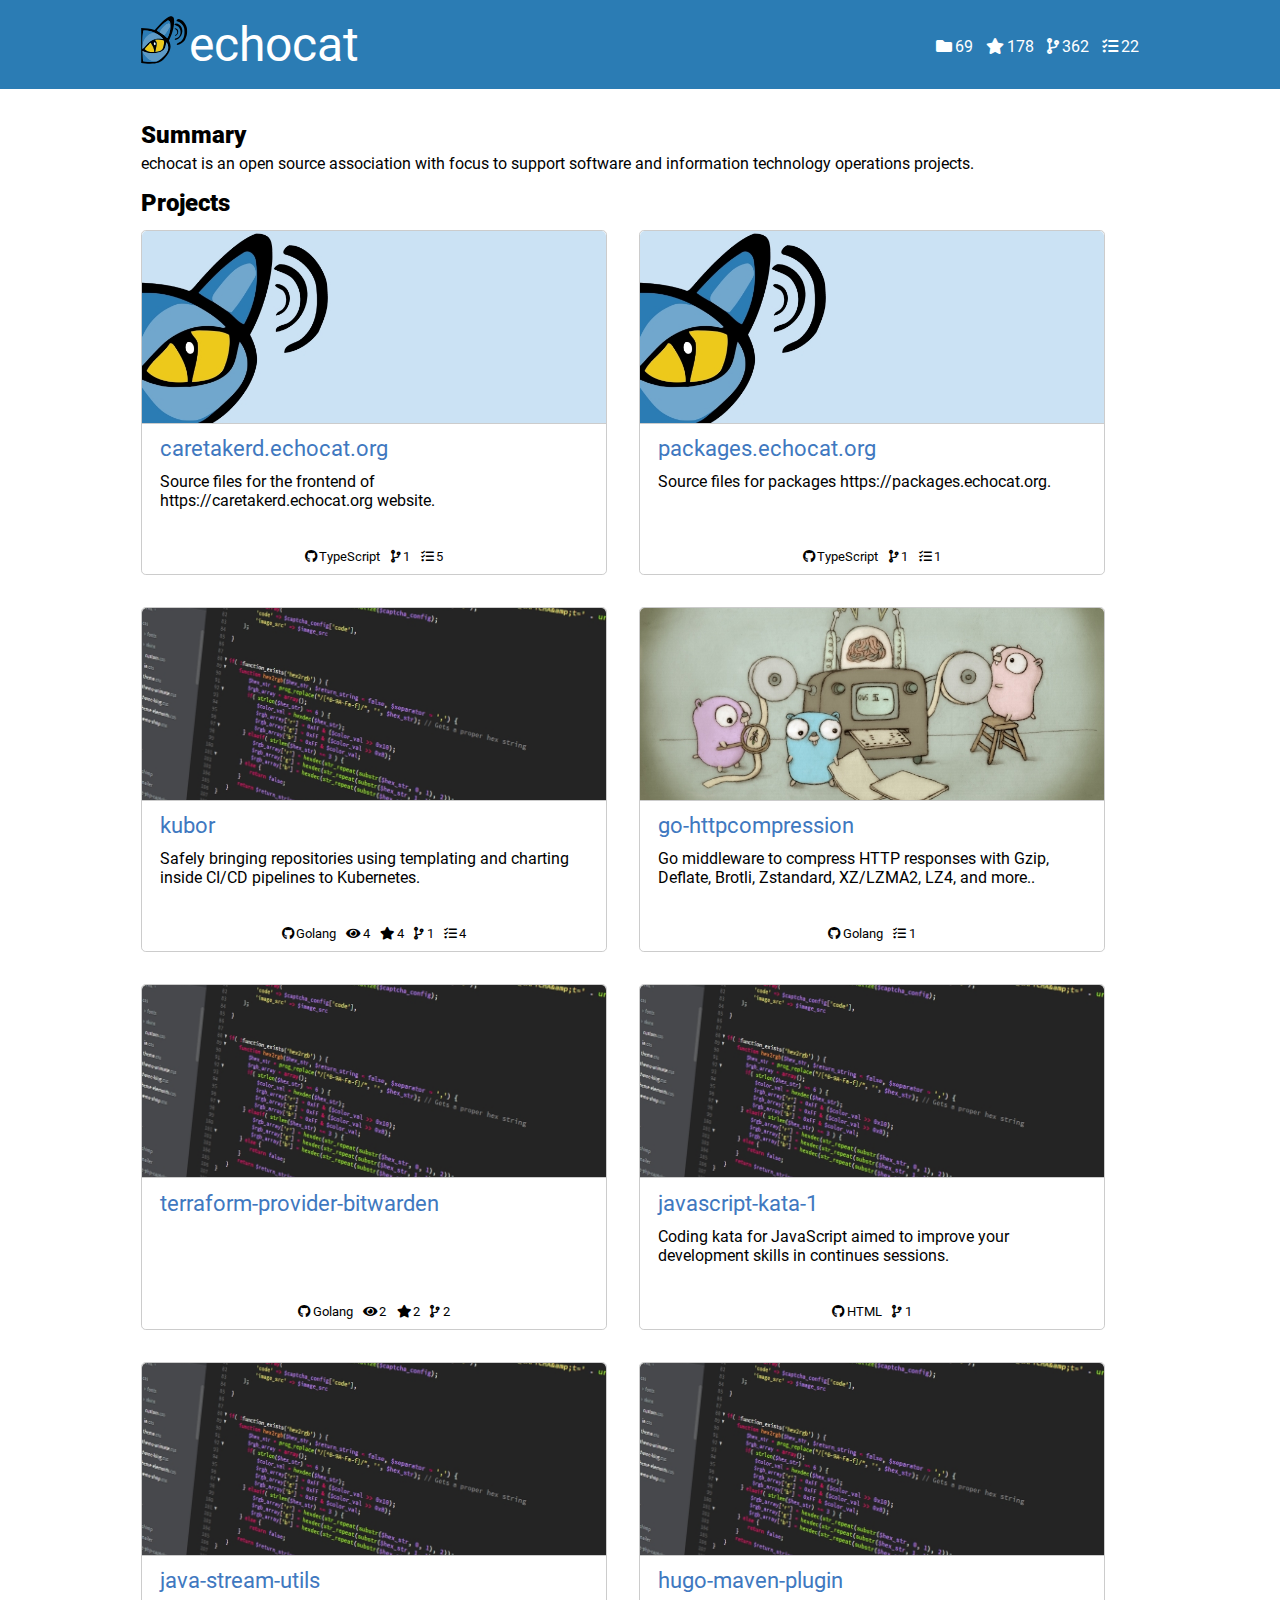
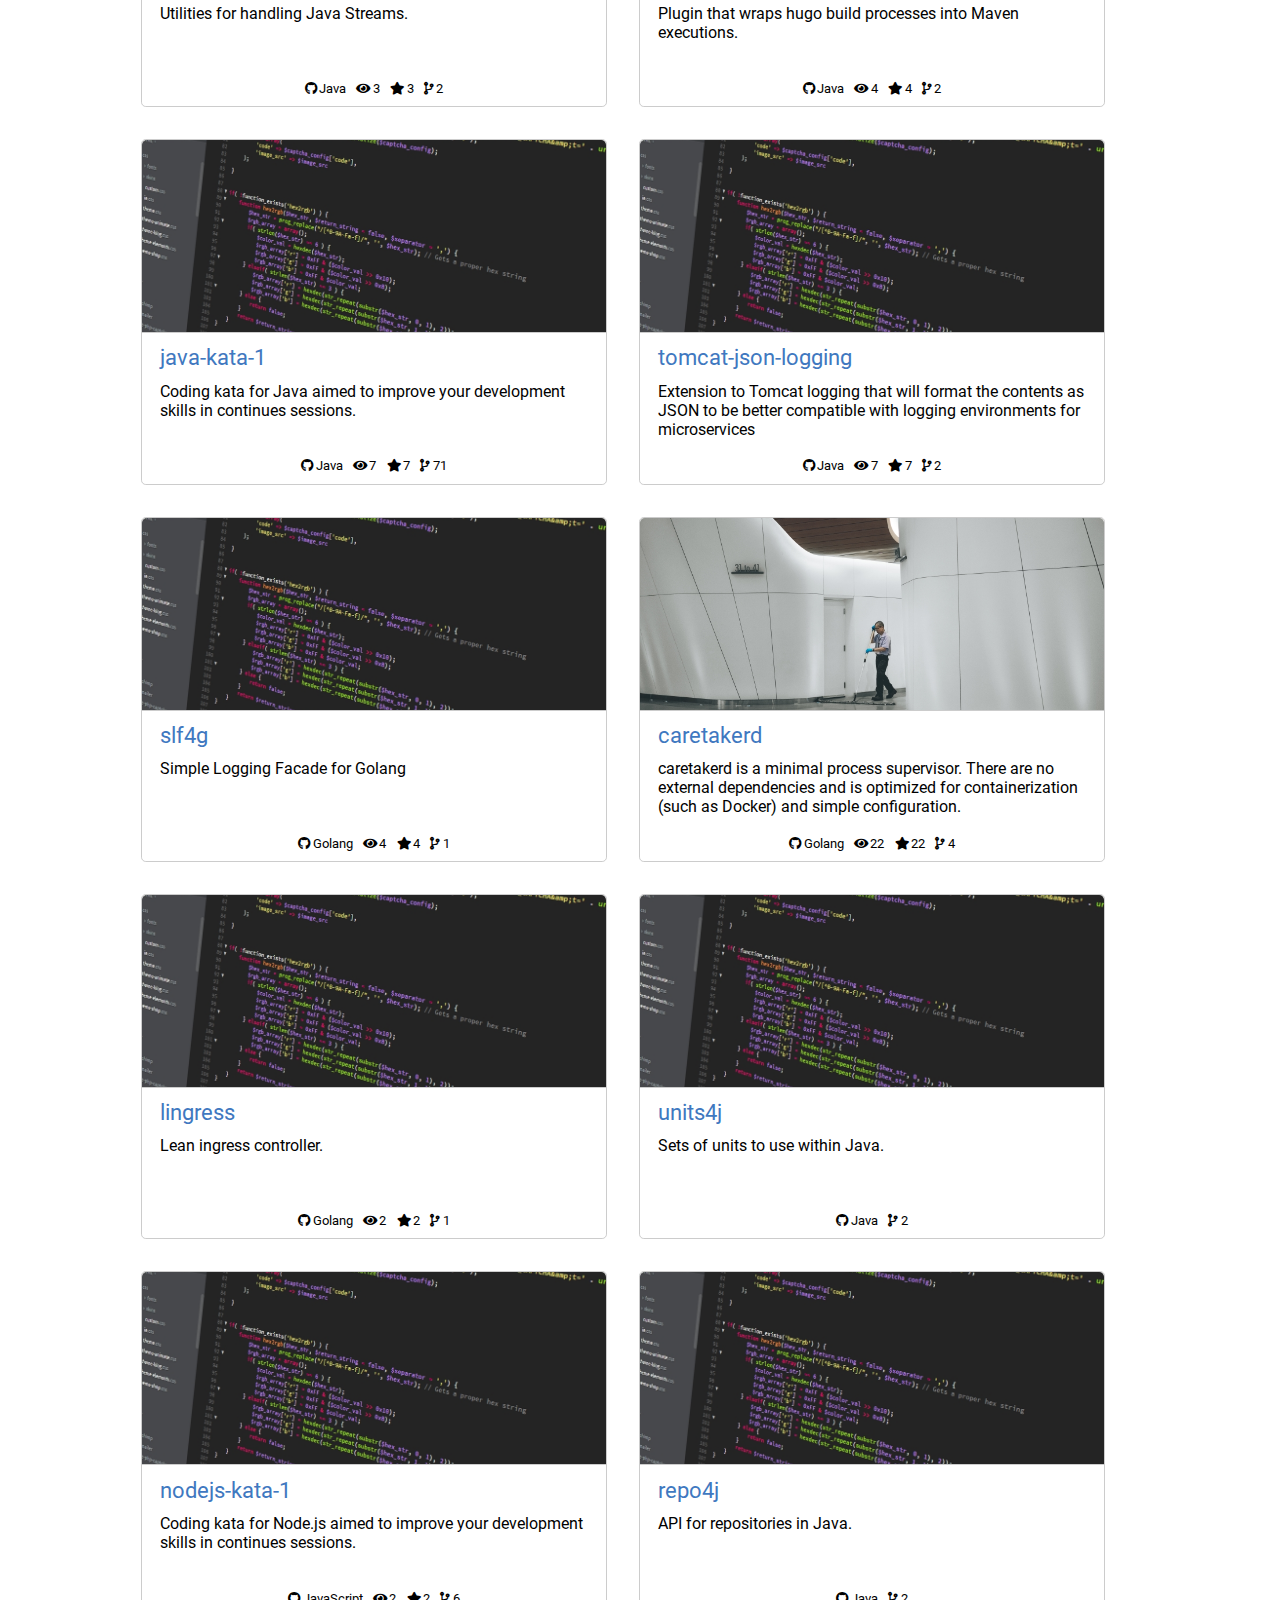
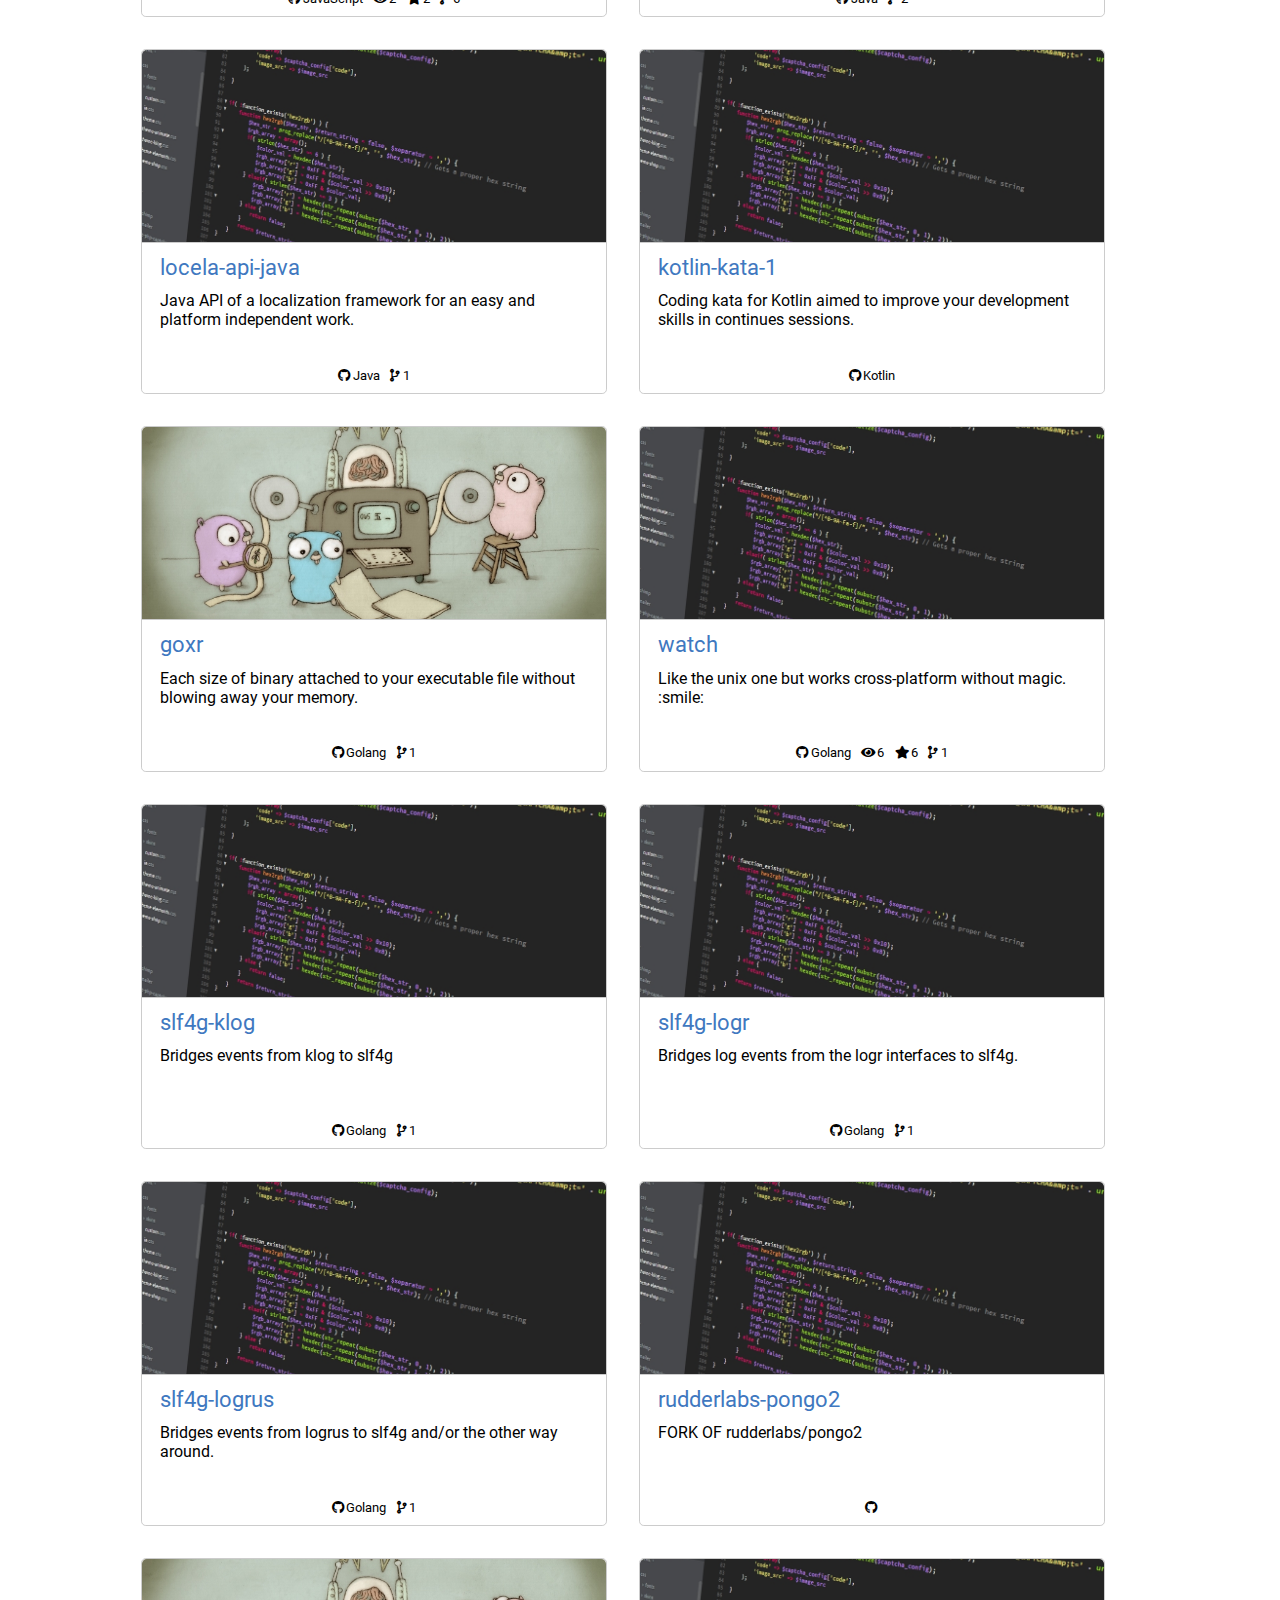
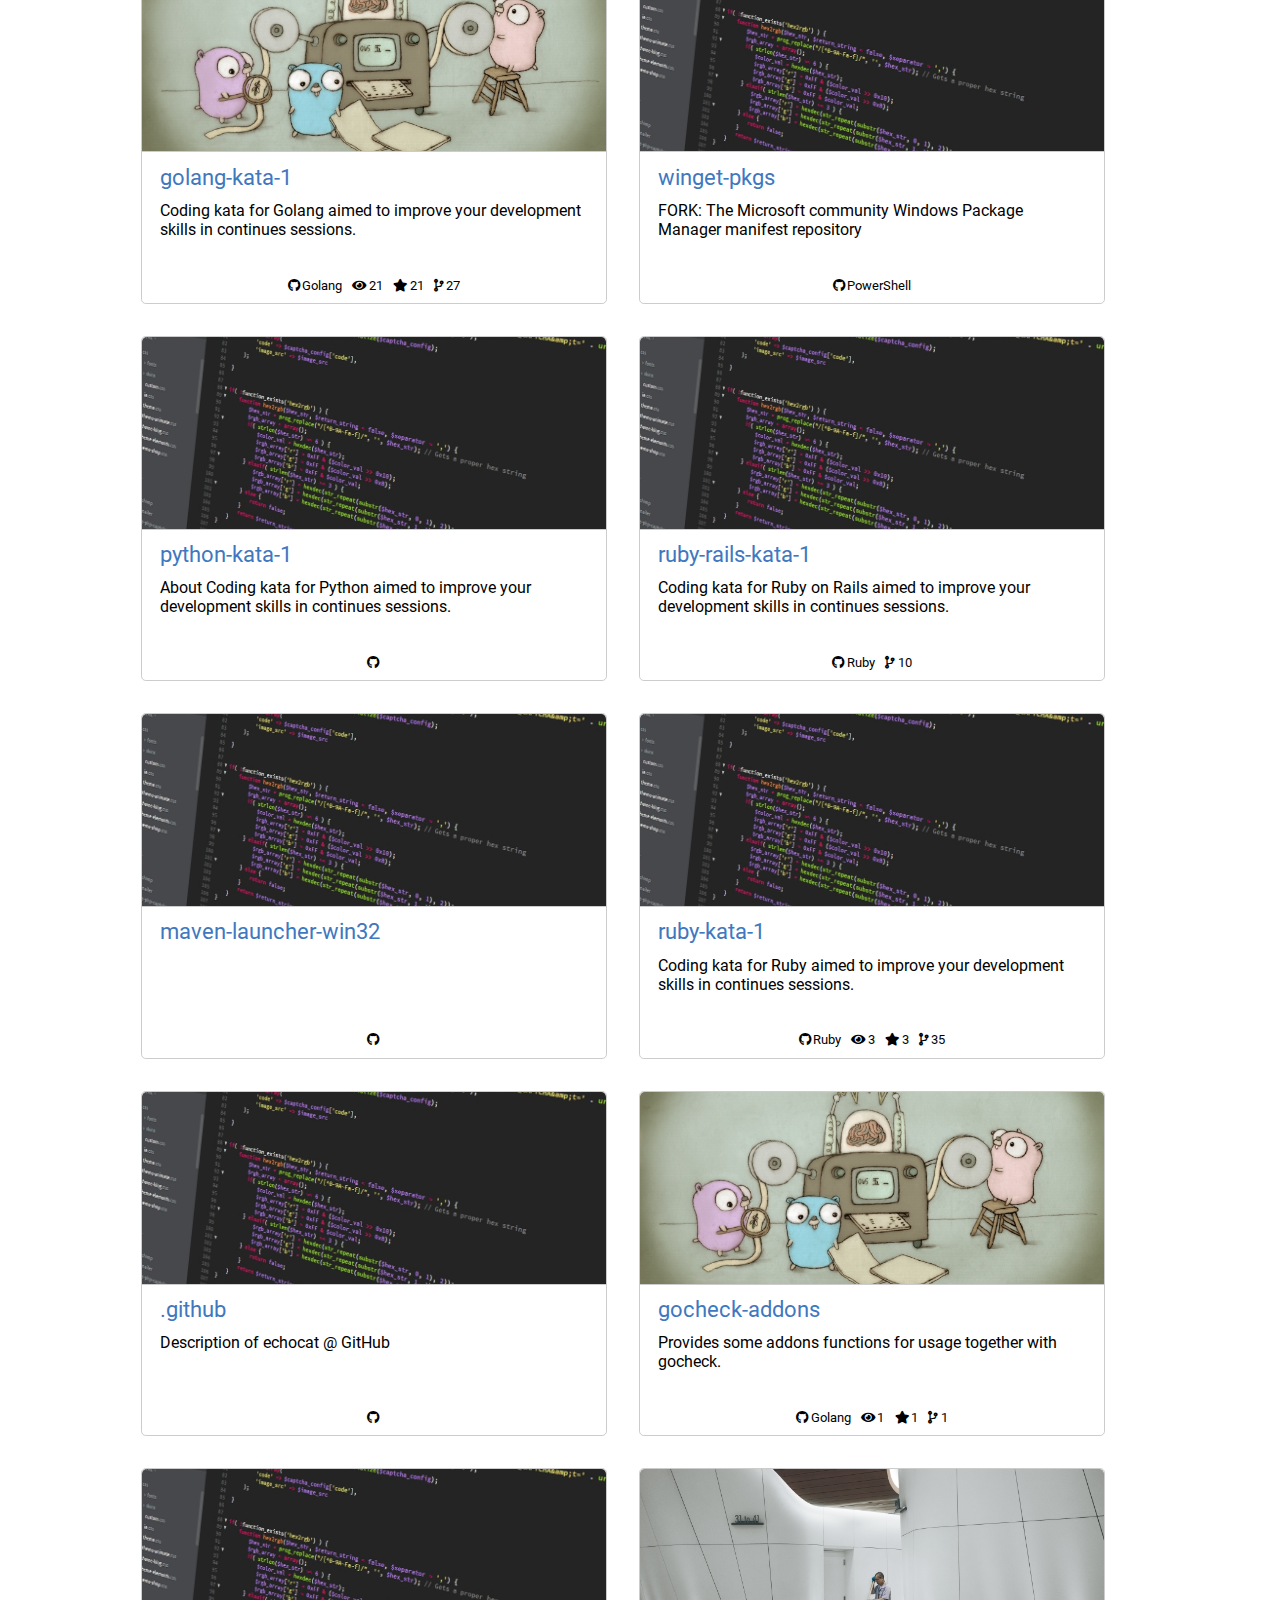
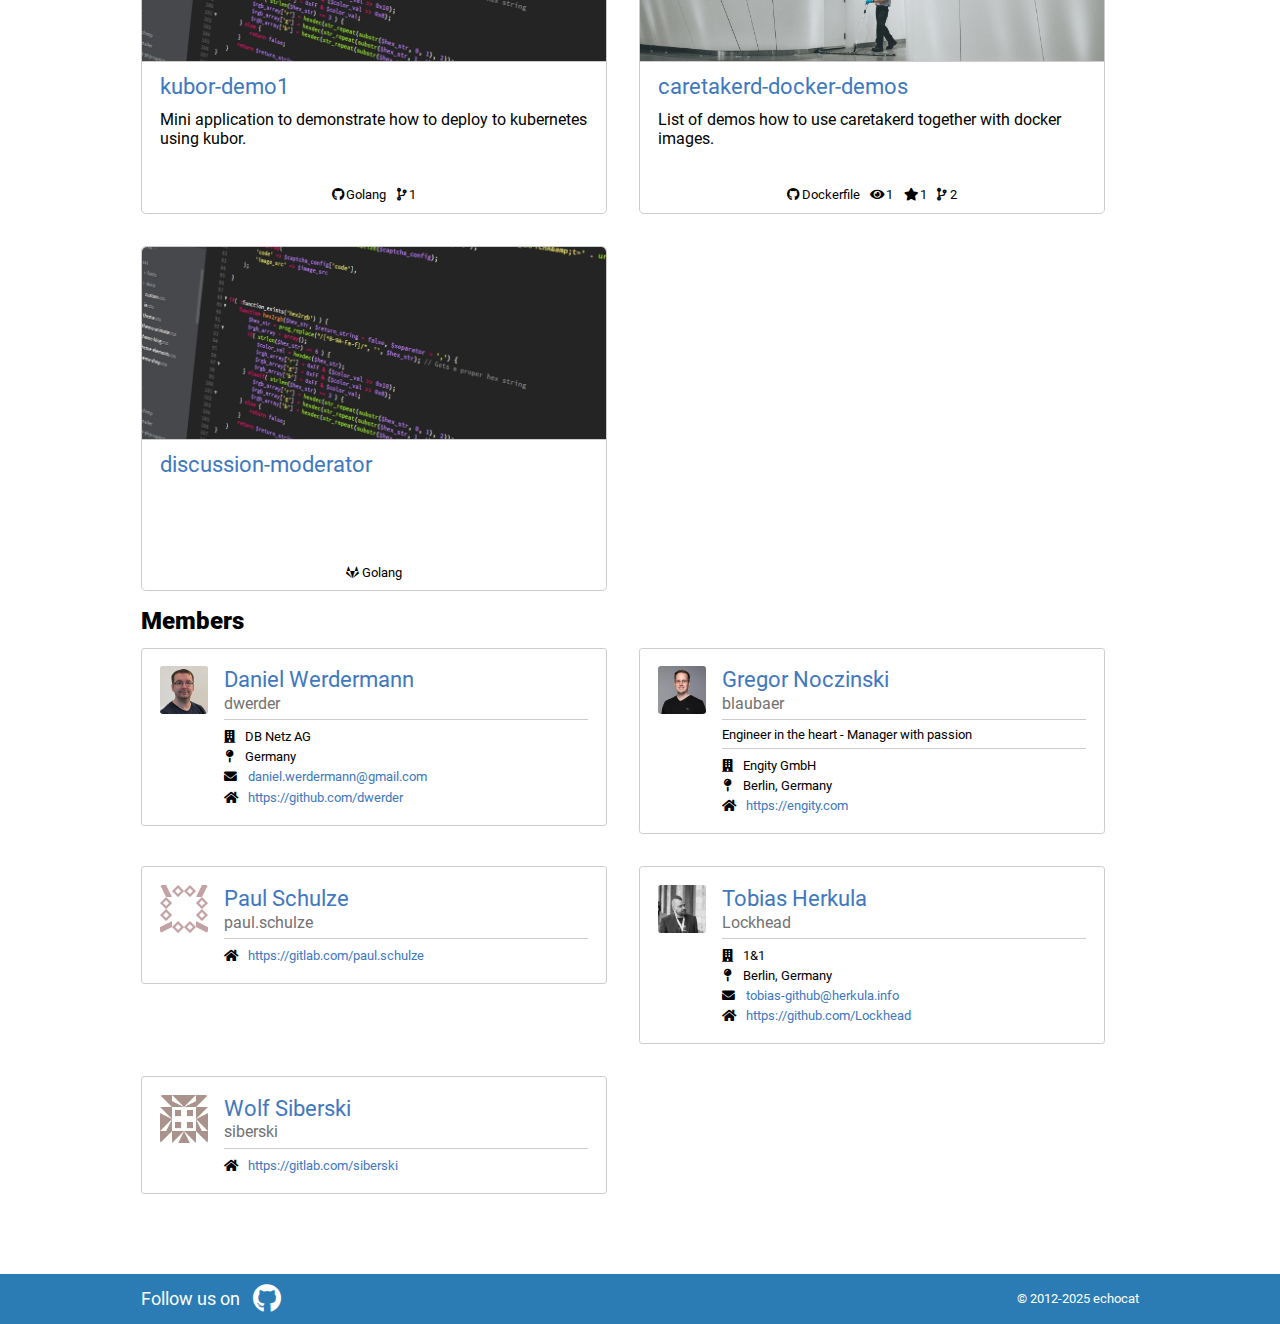
==== commit 15583e1c: "deploy: ac51882bf5f88a8e21ef2d9156c3d94196b4dc64" ====
--- a/index.html
+++ b/index.html
@@ -1,9 +1,9 @@
-<!doctype html><html lang=en-us><head><meta name=generator content="Hugo 0.110.0"><meta charset=utf-8><title>echocat</title><meta name=viewport content="width=device-width,initial-scale=1"><meta name=description content="echocat is an open source association with focus to support software and information technology operations projects."><link rel=canonical href=https://echocat.org/><meta name=date content="2025-04-18 18:29:00 +0000 UTC"><meta name=last-modified content="2025-04-18 18:29:00 +0000 UTC"><meta property="og:locale" content="en"><meta name=twitter:card content="summary"><meta name=twitter:title content="echocat"><meta name=twitter:description content="echocat is an open source association with focus to support software and information technology operations projects."><meta property="twitter:image" content="/images/stocks/echocat.ae610457863fe9752e821e9a75b2c0ecd8a85f2ed7901f4e46873ccb82cf2fea.jpg"><meta property="og:type" content="website"><meta property="og:url" content="https://echocat.org/"><meta property="og:title" content="echocat"><meta property="og:description" content="echocat is an open source association with focus to support software and information technology operations projects."><meta property="og:image" content="/images/stocks/echocat.ae610457863fe9752e821e9a75b2c0ecd8a85f2ed7901f4e46873ccb82cf2fea.jpg"><link rel=stylesheet href=/main.min.f20c80c14c3f1e4af9d9caebfdc992059788d130873acc4bc832832a8a4e620e.css><script type=application/ld+json>{"@context":"http://www.schema.org","@type":"Organization","name":"echocat","url":"https:\/\/echocat.org\/","logo":"https:\/\/echocat.org\/resources/logo.svg","description":"echocat is an open source association with focus to support software and information technology operations projects.","address":{"@type":"PostalAddress","addressLocality":"Berlin","addressRegion":"Berlin","addressCountry":"Germany"}}</script></head><body class=echocat><header><div class=spacer><h1><a href=https://echocat.org/ class="title undecorated"><span class=logo></span><span>echocat</span></a></h1><statistics><ul class=statistics><li title=Projects><i class="fa fa-folder"></i><span>69</span></li><li title=Stars><i class="fa fa-star"></i><span>178</span></li><li title=Forks><i class="fa fa-code-branch"></i><span>362</span></li><li title="Open issues"><i class="fas fa-tasks"></i><span>18</span></li></ul></statistics></div></header><main><div class=spacer><article class=introduction><h2>Summary</h2><p>echocat is an open source association with focus to support software and information technology operations projects.</p></article><projects><article><h2>Projects</h2><div class=listing><section class=project data-type=repository:git:github data-fullname=echocat/packages.echocat.org><a class="project-stock undecorated" data-stock-category=echocat href=https://github.com/echocat/packages.echocat.org title=packages.echocat.org></a><div class=project-title><a href=https://github.com/echocat/packages.echocat.org>packages.echocat.org</a></div><div class=project-description>Source files for packages https://packages.echocat.org.</div><div class=project-stats><ul class=statistics><li><a title=Repository class=undecorated href=https://github.com/echocat/packages.echocat.org><i class="fab fa-github"></i><span>TypeScript</span></a></li><li><a title=Forks class=undecorated href=https://github.com/echocat/packages.echocat.org/network><i class="fa fa-code-branch"></i>1</a></li><li><a title="Open issues" class=undecorated href=https://github.com/echocat/packages.echocat.org/issues><i class="fas fa-tasks"></i>1</a></li></ul></div></section><section class=project data-type=repository:git:github data-fullname=echocat/kubor><a class="project-stock undecorated" data-stock-category=code href=https://github.com/echocat/kubor title=kubor></a><div class=project-title><a href=https://github.com/echocat/kubor>kubor</a></div><div class=project-description>Safely bringing repositories using templating and charting inside CI/CD pipelines to Kubernetes.</div><div class=project-stats><ul class=statistics><li><a title=Repository class=undecorated href=https://github.com/echocat/kubor><i class="fab fa-github"></i><span>Golang</span></a></li><li><a title=Watchers class=undecorated href=https://github.com/echocat/kubor/watchers><i class="fa fa-eye"></i>4</a></li><li><a title=Stars class=undecorated href=https://github.com/echocat/kubor/stargazers><i class="fa fa-star"></i>4</a></li><li><a title=Forks class=undecorated href=https://github.com/echocat/kubor/network><i class="fa fa-code-branch"></i>1</a></li><li><a title="Open issues" class=undecorated href=https://github.com/echocat/kubor/issues><i class="fas fa-tasks"></i>4</a></li></ul></div></section><section class=project data-type=repository:git:github data-fullname=echocat/caretakerd.echocat.org><a class="project-stock undecorated" data-stock-category=echocat href=https://github.com/echocat/caretakerd.echocat.org title=caretakerd.echocat.org></a><div class=project-title><a href=https://github.com/echocat/caretakerd.echocat.org>caretakerd.echocat.org</a></div><div class=project-description>Source files for the frontend of https://caretakerd.echocat.org website.</div><div class=project-stats><ul class=statistics><li><a title=Repository class=undecorated href=https://github.com/echocat/caretakerd.echocat.org><i class="fab fa-github"></i><span>TypeScript</span></a></li><li><a title=Forks class=undecorated href=https://github.com/echocat/caretakerd.echocat.org/network><i class="fa fa-code-branch"></i>1</a></li><li><a title="Open issues" class=undecorated href=https://github.com/echocat/caretakerd.echocat.org/issues><i class="fas fa-tasks"></i>3</a></li></ul></div></section><section class=project data-type=repository:git:github data-fullname=echocat/go-httpcompression><a class="project-stock undecorated" data-stock-category=golang href=https://godoc.org/github.com/CAFxX/httpcompression title=go-httpcompression></a><div class=project-title><a href=https://godoc.org/github.com/CAFxX/httpcompression>go-httpcompression</a></div><div class=project-description>Go middleware to compress HTTP responses with Gzip, Deflate, Brotli, Zstandard, XZ/LZMA2, LZ4, and more..</div><div class=project-stats><ul class=statistics><li><a title=Repository class=undecorated href=https://github.com/echocat/go-httpcompression><i class="fab fa-github"></i><span>Golang</span></a></li><li><a title="Open issues" class=undecorated href=https://github.com/echocat/go-httpcompression/pulls><i class="fas fa-tasks"></i>1</a></li></ul></div></section><section class=project data-type=repository:git:github data-fullname=echocat/terraform-provider-bitwarden><a class="project-stock undecorated" data-stock-category=code href=https://github.com/echocat/terraform-provider-bitwarden title=terraform-provider-bitwarden></a><div class=project-title><a href=https://github.com/echocat/terraform-provider-bitwarden>terraform-provider-bitwarden</a></div><div class=project-description></div><div class=project-stats><ul class=statistics><li><a title=Repository class=undecorated href=https://github.com/echocat/terraform-provider-bitwarden><i class="fab fa-github"></i><span>Golang</span></a></li><li><a title=Watchers class=undecorated href=https://github.com/echocat/terraform-provider-bitwarden/watchers><i class="fa fa-eye"></i>2</a></li><li><a title=Stars class=undecorated href=https://github.com/echocat/terraform-provider-bitwarden/stargazers><i class="fa fa-star"></i>2</a></li><li><a title=Forks class=undecorated href=https://github.com/echocat/terraform-provider-bitwarden/network><i class="fa fa-code-branch"></i>2</a></li></ul></div></section><section class=project data-type=repository:git:github data-fullname=echocat/javascript-kata-1><a class="project-stock undecorated" data-stock-category=code href=https://github.com/echocat/javascript-kata-1 title=javascript-kata-1></a><div class=project-title><a href=https://github.com/echocat/javascript-kata-1>javascript-kata-1</a></div><div class=project-description>Coding kata for JavaScript aimed to improve your development skills in continues sessions.</div><div class=project-stats><ul class=statistics><li><a title=Repository class=undecorated href=https://github.com/echocat/javascript-kata-1><i class="fab fa-github"></i><span>HTML</span></a></li><li><a title=Forks class=undecorated href=https://github.com/echocat/javascript-kata-1/network><i class="fa fa-code-branch"></i>1</a></li></ul></div></section><section class=project data-type=repository:git:github data-fullname=echocat/java-stream-utils><a class="project-stock undecorated" data-stock-category=code href=https://github.com/echocat/java-stream-utils title=java-stream-utils></a><div class=project-title><a href=https://github.com/echocat/java-stream-utils>java-stream-utils</a></div><div class=project-description>Utilities for handling Java Streams.</div><div class=project-stats><ul class=statistics><li><a title=Repository class=undecorated href=https://github.com/echocat/java-stream-utils><i class="fab fa-github"></i><span>Java</span></a></li><li><a title=Watchers class=undecorated href=https://github.com/echocat/java-stream-utils/watchers><i class="fa fa-eye"></i>3</a></li><li><a title=Stars class=undecorated href=https://github.com/echocat/java-stream-utils/stargazers><i class="fa fa-star"></i>3</a></li><li><a title=Forks class=undecorated href=https://github.com/echocat/java-stream-utils/network><i class="fa fa-code-branch"></i>2</a></li></ul></div></section><section class=project data-type=repository:git:github data-fullname=echocat/hugo-maven-plugin><a class="project-stock undecorated" data-stock-category=code href=https://github.com/echocat/hugo-maven-plugin title=hugo-maven-plugin></a><div class=project-title><a href=https://github.com/echocat/hugo-maven-plugin>hugo-maven-plugin</a></div><div class=project-description>Plugin that wraps hugo build processes into Maven executions.</div><div class=project-stats><ul class=statistics><li><a title=Repository class=undecorated href=https://github.com/echocat/hugo-maven-plugin><i class="fab fa-github"></i><span>Java</span></a></li><li><a title=Watchers class=undecorated href=https://github.com/echocat/hugo-maven-plugin/watchers><i class="fa fa-eye"></i>4</a></li><li><a title=Stars class=undecorated href=https://github.com/echocat/hugo-maven-plugin/stargazers><i class="fa fa-star"></i>4</a></li><li><a title=Forks class=undecorated href=https://github.com/echocat/hugo-maven-plugin/network><i class="fa fa-code-branch"></i>2</a></li></ul></div></section><section class=project data-type=repository:git:github data-fullname=echocat/java-kata-1><a class="project-stock undecorated" data-stock-category=code href=https://github.com/echocat/java-kata-1 title=java-kata-1></a><div class=project-title><a href=https://github.com/echocat/java-kata-1>java-kata-1</a></div><div class=project-description>Coding kata for Java aimed to improve your development skills in continues sessions.</div><div class=project-stats><ul class=statistics><li><a title=Repository class=undecorated href=https://github.com/echocat/java-kata-1><i class="fab fa-github"></i><span>Java</span></a></li><li><a title=Watchers class=undecorated href=https://github.com/echocat/java-kata-1/watchers><i class="fa fa-eye"></i>7</a></li><li><a title=Stars class=undecorated href=https://github.com/echocat/java-kata-1/stargazers><i class="fa fa-star"></i>7</a></li><li><a title=Forks class=undecorated href=https://github.com/echocat/java-kata-1/network><i class="fa fa-code-branch"></i>71</a></li></ul></div></section><section class=project data-type=repository:git:github data-fullname=echocat/tomcat-json-logging><a class="project-stock undecorated" data-stock-category=code href=https://github.com/echocat/tomcat-json-logging title=tomcat-json-logging></a><div class=project-title><a href=https://github.com/echocat/tomcat-json-logging>tomcat-json-logging</a></div><div class=project-description>Extension to Tomcat logging that will format the contents as JSON to be better compatible with logging environments for microservices</div><div class=project-stats><ul class=statistics><li><a title=Repository class=undecorated href=https://github.com/echocat/tomcat-json-logging><i class="fab fa-github"></i><span>Java</span></a></li><li><a title=Watchers class=undecorated href=https://github.com/echocat/tomcat-json-logging/watchers><i class="fa fa-eye"></i>7</a></li><li><a title=Stars class=undecorated href=https://github.com/echocat/tomcat-json-logging/stargazers><i class="fa fa-star"></i>7</a></li><li><a title=Forks class=undecorated href=https://github.com/echocat/tomcat-json-logging/network><i class="fa fa-code-branch"></i>2</a></li></ul></div></section><section class=project data-type=repository:git:github data-fullname=echocat/slf4g><a class="project-stock undecorated" data-stock-category=code href=https://pkg.go.dev/github.com/echocat/slf4g title=slf4g></a><div class=project-title><a href=https://pkg.go.dev/github.com/echocat/slf4g>slf4g</a></div><div class=project-description>Simple Logging Facade for Golang</div><div class=project-stats><ul class=statistics><li><a title=Repository class=undecorated href=https://github.com/echocat/slf4g><i class="fab fa-github"></i><span>Golang</span></a></li><li><a title=Watchers class=undecorated href=https://github.com/echocat/slf4g/watchers><i class="fa fa-eye"></i>4</a></li><li><a title=Stars class=undecorated href=https://github.com/echocat/slf4g/stargazers><i class="fa fa-star"></i>4</a></li><li><a title=Forks class=undecorated href=https://github.com/echocat/slf4g/network><i class="fa fa-code-branch"></i>1</a></li></ul></div></section><section class=project data-type=repository:git:github data-fullname=echocat/caretakerd><a class="project-stock undecorated" data-stock-category=caretaker href=https://caretakerd.echocat.org title=caretakerd></a><div class=project-title><a href=https://caretakerd.echocat.org>caretakerd</a></div><div class=project-description>caretakerd is a minimal process supervisor. There are no external dependencies and is optimized for containerization (such as Docker) and simple configuration.</div><div class=project-stats><ul class=statistics><li><a title=Repository class=undecorated href=https://github.com/echocat/caretakerd><i class="fab fa-github"></i><span>Golang</span></a></li><li><a title=Watchers class=undecorated href=https://github.com/echocat/caretakerd/watchers><i class="fa fa-eye"></i>22</a></li><li><a title=Stars class=undecorated href=https://github.com/echocat/caretakerd/stargazers><i class="fa fa-star"></i>22</a></li><li><a title=Forks class=undecorated href=https://github.com/echocat/caretakerd/network><i class="fa fa-code-branch"></i>4</a></li></ul></div></section><section class=project data-type=repository:git:github data-fullname=echocat/lingress><a class="project-stock undecorated" data-stock-category=code href=https://github.com/echocat/lingress title=lingress></a><div class=project-title><a href=https://github.com/echocat/lingress>lingress</a></div><div class=project-description>Lean ingress controller.</div><div class=project-stats><ul class=statistics><li><a title=Repository class=undecorated href=https://github.com/echocat/lingress><i class="fab fa-github"></i><span>Golang</span></a></li><li><a title=Watchers class=undecorated href=https://github.com/echocat/lingress/watchers><i class="fa fa-eye"></i>2</a></li><li><a title=Stars class=undecorated href=https://github.com/echocat/lingress/stargazers><i class="fa fa-star"></i>2</a></li><li><a title=Forks class=undecorated href=https://github.com/echocat/lingress/network><i class="fa fa-code-branch"></i>1</a></li></ul></div></section><section class=project data-type=repository:git:github data-fullname=echocat/units4j><a class="project-stock undecorated" data-stock-category=code href=https://github.com/echocat/units4j title=units4j></a><div class=project-title><a href=https://github.com/echocat/units4j>units4j</a></div><div class=project-description>Sets of units to use within Java.</div><div class=project-stats><ul class=statistics><li><a title=Repository class=undecorated href=https://github.com/echocat/units4j><i class="fab fa-github"></i><span>Java</span></a></li><li><a title=Forks class=undecorated href=https://github.com/echocat/units4j/network><i class="fa fa-code-branch"></i>2</a></li></ul></div></section><section class=project data-type=repository:git:github data-fullname=echocat/nodejs-kata-1><a class="project-stock undecorated" data-stock-category=code href=https://github.com/echocat/nodejs-kata-1 title=nodejs-kata-1></a><div class=project-title><a href=https://github.com/echocat/nodejs-kata-1>nodejs-kata-1</a></div><div class=project-description>Coding kata for Node.js aimed to improve your development skills in continues sessions.</div><div class=project-stats><ul class=statistics><li><a title=Repository class=undecorated href=https://github.com/echocat/nodejs-kata-1><i class="fab fa-github"></i><span>JavaScript</span></a></li><li><a title=Watchers class=undecorated href=https://github.com/echocat/nodejs-kata-1/watchers><i class="fa fa-eye"></i>2</a></li><li><a title=Stars class=undecorated href=https://github.com/echocat/nodejs-kata-1/stargazers><i class="fa fa-star"></i>2</a></li><li><a title=Forks class=undecorated href=https://github.com/echocat/nodejs-kata-1/network><i class="fa fa-code-branch"></i>6</a></li></ul></div></section><section class=project data-type=repository:git:github data-fullname=echocat/repo4j><a class="project-stock undecorated" data-stock-category=code href=https://github.com/echocat/repo4j title=repo4j></a><div class=project-title><a href=https://github.com/echocat/repo4j>repo4j</a></div><div class=project-description>API for repositories in Java.</div><div class=project-stats><ul class=statistics><li><a title=Repository class=undecorated href=https://github.com/echocat/repo4j><i class="fab fa-github"></i><span>Java</span></a></li><li><a title=Forks class=undecorated href=https://github.com/echocat/repo4j/network><i class="fa fa-code-branch"></i>2</a></li></ul></div></section><section class=project data-type=repository:git:github data-fullname=echocat/locela-api-java><a class="project-stock undecorated" data-stock-category=code href=https://github.com/echocat/locela-api-java title=locela-api-java></a><div class=project-title><a href=https://github.com/echocat/locela-api-java>locela-api-java</a></div><div class=project-description>Java API of a localization framework for an easy and platform independent work.</div><div class=project-stats><ul class=statistics><li><a title=Repository class=undecorated href=https://github.com/echocat/locela-api-java><i class="fab fa-github"></i><span>Java</span></a></li><li><a title=Forks class=undecorated href=https://github.com/echocat/locela-api-java/network><i class="fa fa-code-branch"></i>1</a></li></ul></div></section><section class=project data-type=repository:git:github data-fullname=echocat/kotlin-kata-1><a class="project-stock undecorated" data-stock-category=code href=https://github.com/echocat/kotlin-kata-1 title=kotlin-kata-1></a><div class=project-title><a href=https://github.com/echocat/kotlin-kata-1>kotlin-kata-1</a></div><div class=project-description>Coding kata for Kotlin aimed to improve your development skills in continues sessions.</div><div class=project-stats><ul class=statistics><li><a title=Repository class=undecorated href=https://github.com/echocat/kotlin-kata-1><i class="fab fa-github"></i><span>Kotlin</span></a></li></ul></div></section><section class=project data-type=repository:git:github data-fullname=echocat/goxr><a class="project-stock undecorated" data-stock-category=golang href=https://github.com/echocat/goxr title=goxr></a><div class=project-title><a href=https://github.com/echocat/goxr>goxr</a></div><div class=project-description>Each size of binary attached to your executable file without blowing away your memory.</div><div class=project-stats><ul class=statistics><li><a title=Repository class=undecorated href=https://github.com/echocat/goxr><i class="fab fa-github"></i><span>Golang</span></a></li><li><a title=Forks class=undecorated href=https://github.com/echocat/goxr/network><i class="fa fa-code-branch"></i>1</a></li></ul></div></section><section class=project data-type=repository:git:github data-fullname=echocat/watch><a class="project-stock undecorated" data-stock-category=code href=https://github.com/echocat/watch title=watch></a><div class=project-title><a href=https://github.com/echocat/watch>watch</a></div><div class=project-description>Like the unix one but works cross-platform without magic. :smile:</div><div class=project-stats><ul class=statistics><li><a title=Repository class=undecorated href=https://github.com/echocat/watch><i class="fab fa-github"></i><span>Golang</span></a></li><li><a title=Watchers class=undecorated href=https://github.com/echocat/watch/watchers><i class="fa fa-eye"></i>6</a></li><li><a title=Stars class=undecorated href=https://github.com/echocat/watch/stargazers><i class="fa fa-star"></i>6</a></li><li><a title=Forks class=undecorated href=https://github.com/echocat/watch/network><i class="fa fa-code-branch"></i>1</a></li></ul></div></section><section class=project data-type=repository:git:github data-fullname=echocat/slf4g-klog><a class="project-stock undecorated" data-stock-category=code href=https://github.com/echocat/slf4g-klog title=slf4g-klog></a><div class=project-title><a href=https://github.com/echocat/slf4g-klog>slf4g-klog</a></div><div class=project-description>Bridges events from klog to slf4g</div><div class=project-stats><ul class=statistics><li><a title=Repository class=undecorated href=https://github.com/echocat/slf4g-klog><i class="fab fa-github"></i><span>Golang</span></a></li><li><a title=Forks class=undecorated href=https://github.com/echocat/slf4g-klog/network><i class="fa fa-code-branch"></i>1</a></li></ul></div></section><section class=project data-type=repository:git:github data-fullname=echocat/slf4g-logr><a class="project-stock undecorated" data-stock-category=code href=https://github.com/echocat/slf4g-logr title=slf4g-logr></a><div class=project-title><a href=https://github.com/echocat/slf4g-logr>slf4g-logr</a></div><div class=project-description>Bridges log events from the logr interfaces to slf4g.</div><div class=project-stats><ul class=statistics><li><a title=Repository class=undecorated href=https://github.com/echocat/slf4g-logr><i class="fab fa-github"></i><span>Golang</span></a></li><li><a title=Forks class=undecorated href=https://github.com/echocat/slf4g-logr/network><i class="fa fa-code-branch"></i>1</a></li></ul></div></section><section class=project data-type=repository:git:github data-fullname=echocat/slf4g-logrus><a class="project-stock undecorated" data-stock-category=code href=https://github.com/echocat/slf4g-logrus title=slf4g-logrus></a><div class=project-title><a href=https://github.com/echocat/slf4g-logrus>slf4g-logrus</a></div><div class=project-description>Bridges events from logrus to slf4g and/or the other way around.</div><div class=project-stats><ul class=statistics><li><a title=Repository class=undecorated href=https://github.com/echocat/slf4g-logrus><i class="fab fa-github"></i><span>Golang</span></a></li><li><a title=Forks class=undecorated href=https://github.com/echocat/slf4g-logrus/network><i class="fa fa-code-branch"></i>1</a></li></ul></div></section><section class=project data-type=repository:git:github data-fullname=echocat/rudderlabs-pongo2><a class="project-stock undecorated" data-stock-category=code href=https://www.schlachter.tech/pongo2 title=rudderlabs-pongo2></a><div class=project-title><a href=https://www.schlachter.tech/pongo2>rudderlabs-pongo2</a></div><div class=project-description>FORK OF rudderlabs/pongo2</div><div class=project-stats><ul class=statistics><li><a title=Repository class=undecorated href=https://github.com/echocat/rudderlabs-pongo2><i class="fab fa-github"></i><span></span></a></li></ul></div></section><section class=project data-type=repository:git:github data-fullname=echocat/golang-kata-1><a class="project-stock undecorated" data-stock-category=golang href=https://github.com/echocat/golang-kata-1 title=golang-kata-1></a><div class=project-title><a href=https://github.com/echocat/golang-kata-1>golang-kata-1</a></div><div class=project-description>Coding kata for Golang aimed to improve your development skills in continues sessions.</div><div class=project-stats><ul class=statistics><li><a title=Repository class=undecorated href=https://github.com/echocat/golang-kata-1><i class="fab fa-github"></i><span>Golang</span></a></li><li><a title=Watchers class=undecorated href=https://github.com/echocat/golang-kata-1/watchers><i class="fa fa-eye"></i>21</a></li><li><a title=Stars class=undecorated href=https://github.com/echocat/golang-kata-1/stargazers><i class="fa fa-star"></i>21</a></li><li><a title=Forks class=undecorated href=https://github.com/echocat/golang-kata-1/network><i class="fa fa-code-branch"></i>27</a></li></ul></div></section><section class=project data-type=repository:git:github data-fullname=echocat/winget-pkgs><a class="project-stock undecorated" data-stock-category=code href=https://github.com/echocat/winget-pkgs title=winget-pkgs></a><div class=project-title><a href=https://github.com/echocat/winget-pkgs>winget-pkgs</a></div><div class=project-description>FORK: The Microsoft community Windows Package Manager manifest repository</div><div class=project-stats><ul class=statistics><li><a title=Repository class=undecorated href=https://github.com/echocat/winget-pkgs><i class="fab fa-github"></i><span>PowerShell</span></a></li></ul></div></section><section class=project data-type=repository:git:github data-fullname=echocat/python-kata-1><a class="project-stock undecorated" data-stock-category=code href=https://github.com/echocat/python-kata-1 title=python-kata-1></a><div class=project-title><a href=https://github.com/echocat/python-kata-1>python-kata-1</a></div><div class=project-description>About Coding kata for Python aimed to improve your development skills in continues sessions.</div><div class=project-stats><ul class=statistics><li><a title=Repository class=undecorated href=https://github.com/echocat/python-kata-1><i class="fab fa-github"></i><span></span></a></li></ul></div></section><section class=project data-type=repository:git:github data-fullname=echocat/ruby-rails-kata-1><a class="project-stock undecorated" data-stock-category=code href=https://github.com/echocat/ruby-rails-kata-1 title=ruby-rails-kata-1></a><div class=project-title><a href=https://github.com/echocat/ruby-rails-kata-1>ruby-rails-kata-1</a></div><div class=project-description>Coding kata for Ruby on Rails aimed to improve your development skills in continues sessions.</div><div class=project-stats><ul class=statistics><li><a title=Repository class=undecorated href=https://github.com/echocat/ruby-rails-kata-1><i class="fab fa-github"></i><span>Ruby</span></a></li><li><a title=Forks class=undecorated href=https://github.com/echocat/ruby-rails-kata-1/network><i class="fa fa-code-branch"></i>10</a></li></ul></div></section><section class=project data-type=repository:git:github data-fullname=echocat/maven-launcher-win32><a class="project-stock undecorated" data-stock-category=code href=https://github.com/echocat/maven-launcher-win32 title=maven-launcher-win32></a><div class=project-title><a href=https://github.com/echocat/maven-launcher-win32>maven-launcher-win32</a></div><div class=project-description></div><div class=project-stats><ul class=statistics><li><a title=Repository class=undecorated href=https://github.com/echocat/maven-launcher-win32><i class="fab fa-github"></i><span></span></a></li></ul></div></section><section class=project data-type=repository:git:github data-fullname=echocat/ruby-kata-1><a class="project-stock undecorated" data-stock-category=code href=https://github.com/echocat/ruby-kata-1 title=ruby-kata-1></a><div class=project-title><a href=https://github.com/echocat/ruby-kata-1>ruby-kata-1</a></div><div class=project-description>Coding kata for Ruby aimed to improve your development skills in continues sessions.</div><div class=project-stats><ul class=statistics><li><a title=Repository class=undecorated href=https://github.com/echocat/ruby-kata-1><i class="fab fa-github"></i><span>Ruby</span></a></li><li><a title=Watchers class=undecorated href=https://github.com/echocat/ruby-kata-1/watchers><i class="fa fa-eye"></i>3</a></li><li><a title=Stars class=undecorated href=https://github.com/echocat/ruby-kata-1/stargazers><i class="fa fa-star"></i>3</a></li><li><a title=Forks class=undecorated href=https://github.com/echocat/ruby-kata-1/network><i class="fa fa-code-branch"></i>35</a></li></ul></div></section><section class=project data-type=repository:git:github data-fullname=echocat/.github><a class="project-stock undecorated" data-stock-category=code href=https://github.com/echocat/.github title=.github></a><div class=project-title><a href=https://github.com/echocat/.github>.github</a></div><div class=project-description>Description of echocat @ GitHub</div><div class=project-stats><ul class=statistics><li><a title=Repository class=undecorated href=https://github.com/echocat/.github><i class="fab fa-github"></i><span></span></a></li></ul></div></section><section class=project data-type=repository:git:github data-fullname=echocat/gocheck-addons><a class="project-stock undecorated" data-stock-category=golang href=https://github.com/echocat/gocheck-addons title=gocheck-addons></a><div class=project-title><a href=https://github.com/echocat/gocheck-addons>gocheck-addons</a></div><div class=project-description>Provides some addons functions for usage together with gocheck.</div><div class=project-stats><ul class=statistics><li><a title=Repository class=undecorated href=https://github.com/echocat/gocheck-addons><i class="fab fa-github"></i><span>Golang</span></a></li><li><a title=Watchers class=undecorated href=https://github.com/echocat/gocheck-addons/watchers><i class="fa fa-eye"></i>1</a></li><li><a title=Stars class=undecorated href=https://github.com/echocat/gocheck-addons/stargazers><i class="fa fa-star"></i>1</a></li><li><a title=Forks class=undecorated href=https://github.com/echocat/gocheck-addons/network><i class="fa fa-code-branch"></i>1</a></li></ul></div></section><section class=project data-type=repository:git:github data-fullname=echocat/kubor-demo1><a class="project-stock undecorated" data-stock-category=code href=https://github.com/echocat/kubor-demo1 title=kubor-demo1></a><div class=project-title><a href=https://github.com/echocat/kubor-demo1>kubor-demo1</a></div><div class=project-description>Mini application to demonstrate how to deploy to kubernetes using kubor.</div><div class=project-stats><ul class=statistics><li><a title=Repository class=undecorated href=https://github.com/echocat/kubor-demo1><i class="fab fa-github"></i><span>Golang</span></a></li><li><a title=Forks class=undecorated href=https://github.com/echocat/kubor-demo1/network><i class="fa fa-code-branch"></i>1</a></li></ul></div></section><section class=project data-type=repository:git:github data-fullname=echocat/caretakerd-docker-demos><a class="project-stock undecorated" data-stock-category=caretaker href=https://hub.docker.com/r/echocat/ title=caretakerd-docker-demos></a><div class=project-title><a href=https://hub.docker.com/r/echocat/>caretakerd-docker-demos</a></div><div class=project-description>List of demos how to use caretakerd together with docker images.</div><div class=project-stats><ul class=statistics><li><a title=Repository class=undecorated href=https://github.com/echocat/caretakerd-docker-demos><i class="fab fa-github"></i><span>Dockerfile</span></a></li><li><a title=Watchers class=undecorated href=https://github.com/echocat/caretakerd-docker-demos/watchers><i class="fa fa-eye"></i>1</a></li><li><a title=Stars class=undecorated href=https://github.com/echocat/caretakerd-docker-demos/stargazers><i class="fa fa-star"></i>1</a></li><li><a title=Forks class=undecorated href=https://github.com/echocat/caretakerd-docker-demos/network><i class="fa fa-code-branch"></i>2</a></li></ul></div></section><section class=project data-type=repository:git:gitlab data-fullname="Discussion Moderator"><a class="project-stock undecorated" data-stock-category=code href=https://gitlab.com/echocat/discussion-moderator title=discussion-moderator></a><div class=project-title><a href=https://gitlab.com/echocat/discussion-moderator>discussion-moderator</a></div><div class=project-description></div><div class=project-stats><ul class=statistics><li><a title=Repository class=undecorated href=https://gitlab.com/echocat/discussion-moderator><i class="fab fa-gitlab"></i><span>Golang</span></a></li></ul></div></section></div></article></projects><members><article><h2>Members</h2><div class=listing><section class=member><div class=spacer><div class=member-avatar><a href=https://github.com/dwerder><img alt=dwerder src=/images/d/_hu3ae456eca1767d2a22af609c0dc61bf9_19103_b04c9104c5d7506deb523b5181b52694.jpg></a></div><div class=member-details><div class=member-fullname><a href=https://github.com/dwerder>Daniel Werdermann</a></div><div class=member-login><a href=https://github.com/dwerder class=undecorated>dwerder</a></div><ul class=member-more-detail><li class=member-company><i class="fa fa-building" aria-hidden=true></i>DB Netz AG</li><li class=member-location><i class="fa fa-map-pin" aria-hidden=true></i>Germany</li><li class=member-email><i class="fa fa-envelope" aria-hidden=true></i>
+<!doctype html><html lang=en-us><head><meta name=generator content="Hugo 0.110.0"><meta charset=utf-8><title>echocat</title><meta name=viewport content="width=device-width,initial-scale=1"><meta name=description content="echocat is an open source association with focus to support software and information technology operations projects."><link rel=canonical href=https://echocat.org/><meta name=date content="2025-04-19 09:20:13 +0000 UTC"><meta name=last-modified content="2025-04-19 09:20:13 +0000 UTC"><meta property="og:locale" content="en"><meta name=twitter:card content="summary"><meta name=twitter:title content="echocat"><meta name=twitter:description content="echocat is an open source association with focus to support software and information technology operations projects."><meta property="twitter:image" content="/images/stocks/echocat.ae610457863fe9752e821e9a75b2c0ecd8a85f2ed7901f4e46873ccb82cf2fea.jpg"><meta property="og:type" content="website"><meta property="og:url" content="https://echocat.org/"><meta property="og:title" content="echocat"><meta property="og:description" content="echocat is an open source association with focus to support software and information technology operations projects."><meta property="og:image" content="/images/stocks/echocat.ae610457863fe9752e821e9a75b2c0ecd8a85f2ed7901f4e46873ccb82cf2fea.jpg"><link rel=stylesheet href=/main.min.f20c80c14c3f1e4af9d9caebfdc992059788d130873acc4bc832832a8a4e620e.css><script type=application/ld+json>{"@context":"http://www.schema.org","@type":"Organization","name":"echocat","url":"https:\/\/echocat.org\/","logo":"https:\/\/echocat.org\/resources/logo.svg","description":"echocat is an open source association with focus to support software and information technology operations projects.","address":{"@type":"PostalAddress","addressLocality":"Berlin","addressRegion":"Berlin","addressCountry":"Germany"}}</script></head><body class=echocat><header><div class=spacer><h1><a href=https://echocat.org/ class="title undecorated"><span class=logo></span><span>echocat</span></a></h1><statistics><ul class=statistics><li title=Projects><i class="fa fa-folder"></i><span>69</span></li><li title=Stars><i class="fa fa-star"></i><span>178</span></li><li title=Forks><i class="fa fa-code-branch"></i><span>362</span></li><li title="Open issues"><i class="fas fa-tasks"></i><span>22</span></li></ul></statistics></div></header><main><div class=spacer><article class=introduction><h2>Summary</h2><p>echocat is an open source association with focus to support software and information technology operations projects.</p></article><projects><article><h2>Projects</h2><div class=listing><section class=project data-type=repository:git:github data-fullname=echocat/caretakerd.echocat.org><a class="project-stock undecorated" data-stock-category=echocat href=https://github.com/echocat/caretakerd.echocat.org title=caretakerd.echocat.org></a><div class=project-title><a href=https://github.com/echocat/caretakerd.echocat.org>caretakerd.echocat.org</a></div><div class=project-description>Source files for the frontend of https://caretakerd.echocat.org website.</div><div class=project-stats><ul class=statistics><li><a title=Repository class=undecorated href=https://github.com/echocat/caretakerd.echocat.org><i class="fab fa-github"></i><span>TypeScript</span></a></li><li><a title=Forks class=undecorated href=https://github.com/echocat/caretakerd.echocat.org/network><i class="fa fa-code-branch"></i>1</a></li><li><a title="Open issues" class=undecorated href=https://github.com/echocat/caretakerd.echocat.org/issues><i class="fas fa-tasks"></i>5</a></li></ul></div></section><section class=project data-type=repository:git:github data-fullname=echocat/packages.echocat.org><a class="project-stock undecorated" data-stock-category=echocat href=https://github.com/echocat/packages.echocat.org title=packages.echocat.org></a><div class=project-title><a href=https://github.com/echocat/packages.echocat.org>packages.echocat.org</a></div><div class=project-description>Source files for packages https://packages.echocat.org.</div><div class=project-stats><ul class=statistics><li><a title=Repository class=undecorated href=https://github.com/echocat/packages.echocat.org><i class="fab fa-github"></i><span>TypeScript</span></a></li><li><a title=Forks class=undecorated href=https://github.com/echocat/packages.echocat.org/network><i class="fa fa-code-branch"></i>1</a></li><li><a title="Open issues" class=undecorated href=https://github.com/echocat/packages.echocat.org/issues><i class="fas fa-tasks"></i>1</a></li></ul></div></section><section class=project data-type=repository:git:github data-fullname=echocat/kubor><a class="project-stock undecorated" data-stock-category=code href=https://github.com/echocat/kubor title=kubor></a><div class=project-title><a href=https://github.com/echocat/kubor>kubor</a></div><div class=project-description>Safely bringing repositories using templating and charting inside CI/CD pipelines to Kubernetes.</div><div class=project-stats><ul class=statistics><li><a title=Repository class=undecorated href=https://github.com/echocat/kubor><i class="fab fa-github"></i><span>Golang</span></a></li><li><a title=Watchers class=undecorated href=https://github.com/echocat/kubor/watchers><i class="fa fa-eye"></i>4</a></li><li><a title=Stars class=undecorated href=https://github.com/echocat/kubor/stargazers><i class="fa fa-star"></i>4</a></li><li><a title=Forks class=undecorated href=https://github.com/echocat/kubor/network><i class="fa fa-code-branch"></i>1</a></li><li><a title="Open issues" class=undecorated href=https://github.com/echocat/kubor/issues><i class="fas fa-tasks"></i>4</a></li></ul></div></section><section class=project data-type=repository:git:github data-fullname=echocat/go-httpcompression><a class="project-stock undecorated" data-stock-category=golang href=https://godoc.org/github.com/CAFxX/httpcompression title=go-httpcompression></a><div class=project-title><a href=https://godoc.org/github.com/CAFxX/httpcompression>go-httpcompression</a></div><div class=project-description>Go middleware to compress HTTP responses with Gzip, Deflate, Brotli, Zstandard, XZ/LZMA2, LZ4, and more..</div><div class=project-stats><ul class=statistics><li><a title=Repository class=undecorated href=https://github.com/echocat/go-httpcompression><i class="fab fa-github"></i><span>Golang</span></a></li><li><a title="Open issues" class=undecorated href=https://github.com/echocat/go-httpcompression/pulls><i class="fas fa-tasks"></i>1</a></li></ul></div></section><section class=project data-type=repository:git:github data-fullname=echocat/terraform-provider-bitwarden><a class="project-stock undecorated" data-stock-category=code href=https://github.com/echocat/terraform-provider-bitwarden title=terraform-provider-bitwarden></a><div class=project-title><a href=https://github.com/echocat/terraform-provider-bitwarden>terraform-provider-bitwarden</a></div><div class=project-description></div><div class=project-stats><ul class=statistics><li><a title=Repository class=undecorated href=https://github.com/echocat/terraform-provider-bitwarden><i class="fab fa-github"></i><span>Golang</span></a></li><li><a title=Watchers class=undecorated href=https://github.com/echocat/terraform-provider-bitwarden/watchers><i class="fa fa-eye"></i>2</a></li><li><a title=Stars class=undecorated href=https://github.com/echocat/terraform-provider-bitwarden/stargazers><i class="fa fa-star"></i>2</a></li><li><a title=Forks class=undecorated href=https://github.com/echocat/terraform-provider-bitwarden/network><i class="fa fa-code-branch"></i>2</a></li></ul></div></section><section class=project data-type=repository:git:github data-fullname=echocat/javascript-kata-1><a class="project-stock undecorated" data-stock-category=code href=https://github.com/echocat/javascript-kata-1 title=javascript-kata-1></a><div class=project-title><a href=https://github.com/echocat/javascript-kata-1>javascript-kata-1</a></div><div class=project-description>Coding kata for JavaScript aimed to improve your development skills in continues sessions.</div><div class=project-stats><ul class=statistics><li><a title=Repository class=undecorated href=https://github.com/echocat/javascript-kata-1><i class="fab fa-github"></i><span>HTML</span></a></li><li><a title=Forks class=undecorated href=https://github.com/echocat/javascript-kata-1/network><i class="fa fa-code-branch"></i>1</a></li></ul></div></section><section class=project data-type=repository:git:github data-fullname=echocat/java-stream-utils><a class="project-stock undecorated" data-stock-category=code href=https://github.com/echocat/java-stream-utils title=java-stream-utils></a><div class=project-title><a href=https://github.com/echocat/java-stream-utils>java-stream-utils</a></div><div class=project-description>Utilities for handling Java Streams.</div><div class=project-stats><ul class=statistics><li><a title=Repository class=undecorated href=https://github.com/echocat/java-stream-utils><i class="fab fa-github"></i><span>Java</span></a></li><li><a title=Watchers class=undecorated href=https://github.com/echocat/java-stream-utils/watchers><i class="fa fa-eye"></i>3</a></li><li><a title=Stars class=undecorated href=https://github.com/echocat/java-stream-utils/stargazers><i class="fa fa-star"></i>3</a></li><li><a title=Forks class=undecorated href=https://github.com/echocat/java-stream-utils/network><i class="fa fa-code-branch"></i>2</a></li></ul></div></section><section class=project data-type=repository:git:github data-fullname=echocat/hugo-maven-plugin><a class="project-stock undecorated" data-stock-category=code href=https://github.com/echocat/hugo-maven-plugin title=hugo-maven-plugin></a><div class=project-title><a href=https://github.com/echocat/hugo-maven-plugin>hugo-maven-plugin</a></div><div class=project-description>Plugin that wraps hugo build processes into Maven executions.</div><div class=project-stats><ul class=statistics><li><a title=Repository class=undecorated href=https://github.com/echocat/hugo-maven-plugin><i class="fab fa-github"></i><span>Java</span></a></li><li><a title=Watchers class=undecorated href=https://github.com/echocat/hugo-maven-plugin/watchers><i class="fa fa-eye"></i>4</a></li><li><a title=Stars class=undecorated href=https://github.com/echocat/hugo-maven-plugin/stargazers><i class="fa fa-star"></i>4</a></li><li><a title=Forks class=undecorated href=https://github.com/echocat/hugo-maven-plugin/network><i class="fa fa-code-branch"></i>2</a></li></ul></div></section><section class=project data-type=repository:git:github data-fullname=echocat/java-kata-1><a class="project-stock undecorated" data-stock-category=code href=https://github.com/echocat/java-kata-1 title=java-kata-1></a><div class=project-title><a href=https://github.com/echocat/java-kata-1>java-kata-1</a></div><div class=project-description>Coding kata for Java aimed to improve your development skills in continues sessions.</div><div class=project-stats><ul class=statistics><li><a title=Repository class=undecorated href=https://github.com/echocat/java-kata-1><i class="fab fa-github"></i><span>Java</span></a></li><li><a title=Watchers class=undecorated href=https://github.com/echocat/java-kata-1/watchers><i class="fa fa-eye"></i>7</a></li><li><a title=Stars class=undecorated href=https://github.com/echocat/java-kata-1/stargazers><i class="fa fa-star"></i>7</a></li><li><a title=Forks class=undecorated href=https://github.com/echocat/java-kata-1/network><i class="fa fa-code-branch"></i>71</a></li></ul></div></section><section class=project data-type=repository:git:github data-fullname=echocat/tomcat-json-logging><a class="project-stock undecorated" data-stock-category=code href=https://github.com/echocat/tomcat-json-logging title=tomcat-json-logging></a><div class=project-title><a href=https://github.com/echocat/tomcat-json-logging>tomcat-json-logging</a></div><div class=project-description>Extension to Tomcat logging that will format the contents as JSON to be better compatible with logging environments for microservices</div><div class=project-stats><ul class=statistics><li><a title=Repository class=undecorated href=https://github.com/echocat/tomcat-json-logging><i class="fab fa-github"></i><span>Java</span></a></li><li><a title=Watchers class=undecorated href=https://github.com/echocat/tomcat-json-logging/watchers><i class="fa fa-eye"></i>7</a></li><li><a title=Stars class=undecorated href=https://github.com/echocat/tomcat-json-logging/stargazers><i class="fa fa-star"></i>7</a></li><li><a title=Forks class=undecorated href=https://github.com/echocat/tomcat-json-logging/network><i class="fa fa-code-branch"></i>2</a></li></ul></div></section><section class=project data-type=repository:git:github data-fullname=echocat/slf4g><a class="project-stock undecorated" data-stock-category=code href=https://pkg.go.dev/github.com/echocat/slf4g title=slf4g></a><div class=project-title><a href=https://pkg.go.dev/github.com/echocat/slf4g>slf4g</a></div><div class=project-description>Simple Logging Facade for Golang</div><div class=project-stats><ul class=statistics><li><a title=Repository class=undecorated href=https://github.com/echocat/slf4g><i class="fab fa-github"></i><span>Golang</span></a></li><li><a title=Watchers class=undecorated href=https://github.com/echocat/slf4g/watchers><i class="fa fa-eye"></i>4</a></li><li><a title=Stars class=undecorated href=https://github.com/echocat/slf4g/stargazers><i class="fa fa-star"></i>4</a></li><li><a title=Forks class=undecorated href=https://github.com/echocat/slf4g/network><i class="fa fa-code-branch"></i>1</a></li></ul></div></section><section class=project data-type=repository:git:github data-fullname=echocat/caretakerd><a class="project-stock undecorated" data-stock-category=caretaker href=https://caretakerd.echocat.org title=caretakerd></a><div class=project-title><a href=https://caretakerd.echocat.org>caretakerd</a></div><div class=project-description>caretakerd is a minimal process supervisor. There are no external dependencies and is optimized for containerization (such as Docker) and simple configuration.</div><div class=project-stats><ul class=statistics><li><a title=Repository class=undecorated href=https://github.com/echocat/caretakerd><i class="fab fa-github"></i><span>Golang</span></a></li><li><a title=Watchers class=undecorated href=https://github.com/echocat/caretakerd/watchers><i class="fa fa-eye"></i>22</a></li><li><a title=Stars class=undecorated href=https://github.com/echocat/caretakerd/stargazers><i class="fa fa-star"></i>22</a></li><li><a title=Forks class=undecorated href=https://github.com/echocat/caretakerd/network><i class="fa fa-code-branch"></i>4</a></li></ul></div></section><section class=project data-type=repository:git:github data-fullname=echocat/lingress><a class="project-stock undecorated" data-stock-category=code href=https://github.com/echocat/lingress title=lingress></a><div class=project-title><a href=https://github.com/echocat/lingress>lingress</a></div><div class=project-description>Lean ingress controller.</div><div class=project-stats><ul class=statistics><li><a title=Repository class=undecorated href=https://github.com/echocat/lingress><i class="fab fa-github"></i><span>Golang</span></a></li><li><a title=Watchers class=undecorated href=https://github.com/echocat/lingress/watchers><i class="fa fa-eye"></i>2</a></li><li><a title=Stars class=undecorated href=https://github.com/echocat/lingress/stargazers><i class="fa fa-star"></i>2</a></li><li><a title=Forks class=undecorated href=https://github.com/echocat/lingress/network><i class="fa fa-code-branch"></i>1</a></li></ul></div></section><section class=project data-type=repository:git:github data-fullname=echocat/units4j><a class="project-stock undecorated" data-stock-category=code href=https://github.com/echocat/units4j title=units4j></a><div class=project-title><a href=https://github.com/echocat/units4j>units4j</a></div><div class=project-description>Sets of units to use within Java.</div><div class=project-stats><ul class=statistics><li><a title=Repository class=undecorated href=https://github.com/echocat/units4j><i class="fab fa-github"></i><span>Java</span></a></li><li><a title=Forks class=undecorated href=https://github.com/echocat/units4j/network><i class="fa fa-code-branch"></i>2</a></li></ul></div></section><section class=project data-type=repository:git:github data-fullname=echocat/nodejs-kata-1><a class="project-stock undecorated" data-stock-category=code href=https://github.com/echocat/nodejs-kata-1 title=nodejs-kata-1></a><div class=project-title><a href=https://github.com/echocat/nodejs-kata-1>nodejs-kata-1</a></div><div class=project-description>Coding kata for Node.js aimed to improve your development skills in continues sessions.</div><div class=project-stats><ul class=statistics><li><a title=Repository class=undecorated href=https://github.com/echocat/nodejs-kata-1><i class="fab fa-github"></i><span>JavaScript</span></a></li><li><a title=Watchers class=undecorated href=https://github.com/echocat/nodejs-kata-1/watchers><i class="fa fa-eye"></i>2</a></li><li><a title=Stars class=undecorated href=https://github.com/echocat/nodejs-kata-1/stargazers><i class="fa fa-star"></i>2</a></li><li><a title=Forks class=undecorated href=https://github.com/echocat/nodejs-kata-1/network><i class="fa fa-code-branch"></i>6</a></li></ul></div></section><section class=project data-type=repository:git:github data-fullname=echocat/repo4j><a class="project-stock undecorated" data-stock-category=code href=https://github.com/echocat/repo4j title=repo4j></a><div class=project-title><a href=https://github.com/echocat/repo4j>repo4j</a></div><div class=project-description>API for repositories in Java.</div><div class=project-stats><ul class=statistics><li><a title=Repository class=undecorated href=https://github.com/echocat/repo4j><i class="fab fa-github"></i><span>Java</span></a></li><li><a title=Forks class=undecorated href=https://github.com/echocat/repo4j/network><i class="fa fa-code-branch"></i>2</a></li></ul></div></section><section class=project data-type=repository:git:github data-fullname=echocat/locela-api-java><a class="project-stock undecorated" data-stock-category=code href=https://github.com/echocat/locela-api-java title=locela-api-java></a><div class=project-title><a href=https://github.com/echocat/locela-api-java>locela-api-java</a></div><div class=project-description>Java API of a localization framework for an easy and platform independent work.</div><div class=project-stats><ul class=statistics><li><a title=Repository class=undecorated href=https://github.com/echocat/locela-api-java><i class="fab fa-github"></i><span>Java</span></a></li><li><a title=Forks class=undecorated href=https://github.com/echocat/locela-api-java/network><i class="fa fa-code-branch"></i>1</a></li></ul></div></section><section class=project data-type=repository:git:github data-fullname=echocat/kotlin-kata-1><a class="project-stock undecorated" data-stock-category=code href=https://github.com/echocat/kotlin-kata-1 title=kotlin-kata-1></a><div class=project-title><a href=https://github.com/echocat/kotlin-kata-1>kotlin-kata-1</a></div><div class=project-description>Coding kata for Kotlin aimed to improve your development skills in continues sessions.</div><div class=project-stats><ul class=statistics><li><a title=Repository class=undecorated href=https://github.com/echocat/kotlin-kata-1><i class="fab fa-github"></i><span>Kotlin</span></a></li></ul></div></section><section class=project data-type=repository:git:github data-fullname=echocat/goxr><a class="project-stock undecorated" data-stock-category=golang href=https://github.com/echocat/goxr title=goxr></a><div class=project-title><a href=https://github.com/echocat/goxr>goxr</a></div><div class=project-description>Each size of binary attached to your executable file without blowing away your memory.</div><div class=project-stats><ul class=statistics><li><a title=Repository class=undecorated href=https://github.com/echocat/goxr><i class="fab fa-github"></i><span>Golang</span></a></li><li><a title=Forks class=undecorated href=https://github.com/echocat/goxr/network><i class="fa fa-code-branch"></i>1</a></li></ul></div></section><section class=project data-type=repository:git:github data-fullname=echocat/watch><a class="project-stock undecorated" data-stock-category=code href=https://github.com/echocat/watch title=watch></a><div class=project-title><a href=https://github.com/echocat/watch>watch</a></div><div class=project-description>Like the unix one but works cross-platform without magic. :smile:</div><div class=project-stats><ul class=statistics><li><a title=Repository class=undecorated href=https://github.com/echocat/watch><i class="fab fa-github"></i><span>Golang</span></a></li><li><a title=Watchers class=undecorated href=https://github.com/echocat/watch/watchers><i class="fa fa-eye"></i>6</a></li><li><a title=Stars class=undecorated href=https://github.com/echocat/watch/stargazers><i class="fa fa-star"></i>6</a></li><li><a title=Forks class=undecorated href=https://github.com/echocat/watch/network><i class="fa fa-code-branch"></i>1</a></li></ul></div></section><section class=project data-type=repository:git:github data-fullname=echocat/slf4g-klog><a class="project-stock undecorated" data-stock-category=code href=https://github.com/echocat/slf4g-klog title=slf4g-klog></a><div class=project-title><a href=https://github.com/echocat/slf4g-klog>slf4g-klog</a></div><div class=project-description>Bridges events from klog to slf4g</div><div class=project-stats><ul class=statistics><li><a title=Repository class=undecorated href=https://github.com/echocat/slf4g-klog><i class="fab fa-github"></i><span>Golang</span></a></li><li><a title=Forks class=undecorated href=https://github.com/echocat/slf4g-klog/network><i class="fa fa-code-branch"></i>1</a></li></ul></div></section><section class=project data-type=repository:git:github data-fullname=echocat/slf4g-logr><a class="project-stock undecorated" data-stock-category=code href=https://github.com/echocat/slf4g-logr title=slf4g-logr></a><div class=project-title><a href=https://github.com/echocat/slf4g-logr>slf4g-logr</a></div><div class=project-description>Bridges log events from the logr interfaces to slf4g.</div><div class=project-stats><ul class=statistics><li><a title=Repository class=undecorated href=https://github.com/echocat/slf4g-logr><i class="fab fa-github"></i><span>Golang</span></a></li><li><a title=Forks class=undecorated href=https://github.com/echocat/slf4g-logr/network><i class="fa fa-code-branch"></i>1</a></li></ul></div></section><section class=project data-type=repository:git:github data-fullname=echocat/slf4g-logrus><a class="project-stock undecorated" data-stock-category=code href=https://github.com/echocat/slf4g-logrus title=slf4g-logrus></a><div class=project-title><a href=https://github.com/echocat/slf4g-logrus>slf4g-logrus</a></div><div class=project-description>Bridges events from logrus to slf4g and/or the other way around.</div><div class=project-stats><ul class=statistics><li><a title=Repository class=undecorated href=https://github.com/echocat/slf4g-logrus><i class="fab fa-github"></i><span>Golang</span></a></li><li><a title=Forks class=undecorated href=https://github.com/echocat/slf4g-logrus/network><i class="fa fa-code-branch"></i>1</a></li></ul></div></section><section class=project data-type=repository:git:github data-fullname=echocat/rudderlabs-pongo2><a class="project-stock undecorated" data-stock-category=code href=https://www.schlachter.tech/pongo2 title=rudderlabs-pongo2></a><div class=project-title><a href=https://www.schlachter.tech/pongo2>rudderlabs-pongo2</a></div><div class=project-description>FORK OF rudderlabs/pongo2</div><div class=project-stats><ul class=statistics><li><a title=Repository class=undecorated href=https://github.com/echocat/rudderlabs-pongo2><i class="fab fa-github"></i><span></span></a></li></ul></div></section><section class=project data-type=repository:git:github data-fullname=echocat/golang-kata-1><a class="project-stock undecorated" data-stock-category=golang href=https://github.com/echocat/golang-kata-1 title=golang-kata-1></a><div class=project-title><a href=https://github.com/echocat/golang-kata-1>golang-kata-1</a></div><div class=project-description>Coding kata for Golang aimed to improve your development skills in continues sessions.</div><div class=project-stats><ul class=statistics><li><a title=Repository class=undecorated href=https://github.com/echocat/golang-kata-1><i class="fab fa-github"></i><span>Golang</span></a></li><li><a title=Watchers class=undecorated href=https://github.com/echocat/golang-kata-1/watchers><i class="fa fa-eye"></i>21</a></li><li><a title=Stars class=undecorated href=https://github.com/echocat/golang-kata-1/stargazers><i class="fa fa-star"></i>21</a></li><li><a title=Forks class=undecorated href=https://github.com/echocat/golang-kata-1/network><i class="fa fa-code-branch"></i>27</a></li></ul></div></section><section class=project data-type=repository:git:github data-fullname=echocat/winget-pkgs><a class="project-stock undecorated" data-stock-category=code href=https://github.com/echocat/winget-pkgs title=winget-pkgs></a><div class=project-title><a href=https://github.com/echocat/winget-pkgs>winget-pkgs</a></div><div class=project-description>FORK: The Microsoft community Windows Package Manager manifest repository</div><div class=project-stats><ul class=statistics><li><a title=Repository class=undecorated href=https://github.com/echocat/winget-pkgs><i class="fab fa-github"></i><span>PowerShell</span></a></li></ul></div></section><section class=project data-type=repository:git:github data-fullname=echocat/python-kata-1><a class="project-stock undecorated" data-stock-category=code href=https://github.com/echocat/python-kata-1 title=python-kata-1></a><div class=project-title><a href=https://github.com/echocat/python-kata-1>python-kata-1</a></div><div class=project-description>About Coding kata for Python aimed to improve your development skills in continues sessions.</div><div class=project-stats><ul class=statistics><li><a title=Repository class=undecorated href=https://github.com/echocat/python-kata-1><i class="fab fa-github"></i><span></span></a></li></ul></div></section><section class=project data-type=repository:git:github data-fullname=echocat/ruby-rails-kata-1><a class="project-stock undecorated" data-stock-category=code href=https://github.com/echocat/ruby-rails-kata-1 title=ruby-rails-kata-1></a><div class=project-title><a href=https://github.com/echocat/ruby-rails-kata-1>ruby-rails-kata-1</a></div><div class=project-description>Coding kata for Ruby on Rails aimed to improve your development skills in continues sessions.</div><div class=project-stats><ul class=statistics><li><a title=Repository class=undecorated href=https://github.com/echocat/ruby-rails-kata-1><i class="fab fa-github"></i><span>Ruby</span></a></li><li><a title=Forks class=undecorated href=https://github.com/echocat/ruby-rails-kata-1/network><i class="fa fa-code-branch"></i>10</a></li></ul></div></section><section class=project data-type=repository:git:github data-fullname=echocat/maven-launcher-win32><a class="project-stock undecorated" data-stock-category=code href=https://github.com/echocat/maven-launcher-win32 title=maven-launcher-win32></a><div class=project-title><a href=https://github.com/echocat/maven-launcher-win32>maven-launcher-win32</a></div><div class=project-description></div><div class=project-stats><ul class=statistics><li><a title=Repository class=undecorated href=https://github.com/echocat/maven-launcher-win32><i class="fab fa-github"></i><span></span></a></li></ul></div></section><section class=project data-type=repository:git:github data-fullname=echocat/ruby-kata-1><a class="project-stock undecorated" data-stock-category=code href=https://github.com/echocat/ruby-kata-1 title=ruby-kata-1></a><div class=project-title><a href=https://github.com/echocat/ruby-kata-1>ruby-kata-1</a></div><div class=project-description>Coding kata for Ruby aimed to improve your development skills in continues sessions.</div><div class=project-stats><ul class=statistics><li><a title=Repository class=undecorated href=https://github.com/echocat/ruby-kata-1><i class="fab fa-github"></i><span>Ruby</span></a></li><li><a title=Watchers class=undecorated href=https://github.com/echocat/ruby-kata-1/watchers><i class="fa fa-eye"></i>3</a></li><li><a title=Stars class=undecorated href=https://github.com/echocat/ruby-kata-1/stargazers><i class="fa fa-star"></i>3</a></li><li><a title=Forks class=undecorated href=https://github.com/echocat/ruby-kata-1/network><i class="fa fa-code-branch"></i>35</a></li></ul></div></section><section class=project data-type=repository:git:github data-fullname=echocat/.github><a class="project-stock undecorated" data-stock-category=code href=https://github.com/echocat/.github title=.github></a><div class=project-title><a href=https://github.com/echocat/.github>.github</a></div><div class=project-description>Description of echocat @ GitHub</div><div class=project-stats><ul class=statistics><li><a title=Repository class=undecorated href=https://github.com/echocat/.github><i class="fab fa-github"></i><span></span></a></li></ul></div></section><section class=project data-type=repository:git:github data-fullname=echocat/gocheck-addons><a class="project-stock undecorated" data-stock-category=golang href=https://github.com/echocat/gocheck-addons title=gocheck-addons></a><div class=project-title><a href=https://github.com/echocat/gocheck-addons>gocheck-addons</a></div><div class=project-description>Provides some addons functions for usage together with gocheck.</div><div class=project-stats><ul class=statistics><li><a title=Repository class=undecorated href=https://github.com/echocat/gocheck-addons><i class="fab fa-github"></i><span>Golang</span></a></li><li><a title=Watchers class=undecorated href=https://github.com/echocat/gocheck-addons/watchers><i class="fa fa-eye"></i>1</a></li><li><a title=Stars class=undecorated href=https://github.com/echocat/gocheck-addons/stargazers><i class="fa fa-star"></i>1</a></li><li><a title=Forks class=undecorated href=https://github.com/echocat/gocheck-addons/network><i class="fa fa-code-branch"></i>1</a></li></ul></div></section><section class=project data-type=repository:git:github data-fullname=echocat/kubor-demo1><a class="project-stock undecorated" data-stock-category=code href=https://github.com/echocat/kubor-demo1 title=kubor-demo1></a><div class=project-title><a href=https://github.com/echocat/kubor-demo1>kubor-demo1</a></div><div class=project-description>Mini application to demonstrate how to deploy to kubernetes using kubor.</div><div class=project-stats><ul class=statistics><li><a title=Repository class=undecorated href=https://github.com/echocat/kubor-demo1><i class="fab fa-github"></i><span>Golang</span></a></li><li><a title=Forks class=undecorated href=https://github.com/echocat/kubor-demo1/network><i class="fa fa-code-branch"></i>1</a></li></ul></div></section><section class=project data-type=repository:git:github data-fullname=echocat/caretakerd-docker-demos><a class="project-stock undecorated" data-stock-category=caretaker href=https://hub.docker.com/r/echocat/ title=caretakerd-docker-demos></a><div class=project-title><a href=https://hub.docker.com/r/echocat/>caretakerd-docker-demos</a></div><div class=project-description>List of demos how to use caretakerd together with docker images.</div><div class=project-stats><ul class=statistics><li><a title=Repository class=undecorated href=https://github.com/echocat/caretakerd-docker-demos><i class="fab fa-github"></i><span>Dockerfile</span></a></li><li><a title=Watchers class=undecorated href=https://github.com/echocat/caretakerd-docker-demos/watchers><i class="fa fa-eye"></i>1</a></li><li><a title=Stars class=undecorated href=https://github.com/echocat/caretakerd-docker-demos/stargazers><i class="fa fa-star"></i>1</a></li><li><a title=Forks class=undecorated href=https://github.com/echocat/caretakerd-docker-demos/network><i class="fa fa-code-branch"></i>2</a></li></ul></div></section><section class=project data-type=repository:git:gitlab data-fullname="Discussion Moderator"><a class="project-stock undecorated" data-stock-category=code href=https://gitlab.com/echocat/discussion-moderator title=discussion-moderator></a><div class=project-title><a href=https://gitlab.com/echocat/discussion-moderator>discussion-moderator</a></div><div class=project-description></div><div class=project-stats><ul class=statistics><li><a title=Repository class=undecorated href=https://gitlab.com/echocat/discussion-moderator><i class="fab fa-gitlab"></i><span>Golang</span></a></li></ul></div></section></div></article></projects><members><article><h2>Members</h2><div class=listing><section class=member><div class=spacer><div class=member-avatar><a href=https://github.com/dwerder><img alt=dwerder src=/images/d/_hu3ae456eca1767d2a22af609c0dc61bf9_19103_239122537c1faabef1552dd9ae7cf9d3.jpg></a></div><div class=member-details><div class=member-fullname><a href=https://github.com/dwerder>Daniel Werdermann</a></div><div class=member-login><a href=https://github.com/dwerder class=undecorated>dwerder</a></div><ul class=member-more-detail><li class=member-company><i class="fa fa-building" aria-hidden=true></i>DB Netz AG</li><li class=member-location><i class="fa fa-map-pin" aria-hidden=true></i>Germany</li><li class=member-email><i class="fa fa-envelope" aria-hidden=true></i>
 <a href=mailto:daniel.werdermann@gmail.com>daniel.werdermann@gmail.com</a></li><li class=member-homepage><i class="fa fa-home" aria-hidden=true></i>
 <a href=https://github.com/dwerder>https://github.com/dwerder</a></li></ul></div></div></section><section class=member><div class=spacer><div class=member-avatar><a href=https://github.com/blaubaer><img alt=blaubaer src=/images/d/_hud2f7f29bf55fb391bcc95e4c3a7b1398_12623_3281f3d989df51bad8dc9a75fb4941df.jpg></a></div><div class=member-details><div class=member-fullname><a href=https://github.com/blaubaer>Gregor Noczinski</a></div><div class=member-login><a href=https://github.com/blaubaer class=undecorated>blaubaer</a></div><div class=member-bio>Engineer in the heart - Manager with passion</div><ul class=member-more-detail><li class=member-company><i class="fa fa-building" aria-hidden=true></i>Engity GmbH</li><li class=member-location><i class="fa fa-map-pin" aria-hidden=true></i>Berlin, Germany</li><li class=member-homepage><i class="fa fa-home" aria-hidden=true></i>
 <a href=https://engity.com>https://engity.com</a></li></ul></div></div></section><section class=member><div class=spacer><div class=member-avatar><a href=https://gitlab.com/paul.schulze><img alt=paul.schulze src=/images/d/_hua824389fe1df4d66b9bd4a402ee95ae1_1597_62deef73c95a69e6a4b0b041ad20dc56.png></a></div><div class=member-details><div class=member-fullname><a href=https://gitlab.com/paul.schulze>Paul Schulze</a></div><div class=member-login><a href=https://gitlab.com/paul.schulze class=undecorated>paul.schulze</a></div><ul class=member-more-detail><li class=member-homepage><i class="fa fa-home" aria-hidden=true></i>
 <a href=https://gitlab.com/paul.schulze>https://gitlab.com/paul.schulze</a></li></ul></div></div></section><section class=member><div class=spacer><div class=member-avatar><a href=https://github.com/Lockhead><img alt=Lockhead src=/images/d/_hu4f0c21a91a57bfc5ff617d6c6d2eabe1_18450_a4b16322f33cd41a1c6c8c4fd1d7c8dd.jpg></a></div><div class=member-details><div class=member-fullname><a href=https://github.com/Lockhead>Tobias Herkula</a></div><div class=member-login><a href=https://github.com/Lockhead class=undecorated>Lockhead</a></div><ul class=member-more-detail><li class=member-company><i class="fa fa-building" aria-hidden=true></i>1&1</li><li class=member-location><i class="fa fa-map-pin" aria-hidden=true></i>Berlin, Germany</li><li class=member-email><i class="fa fa-envelope" aria-hidden=true></i>
 <a href=mailto:tobias-github@herkula.info>tobias-github@herkula.info</a></li><li class=member-homepage><i class="fa fa-home" aria-hidden=true></i>
-<a href=https://github.com/Lockhead>https://github.com/Lockhead</a></li></ul></div></div></section><section class=member><div class=spacer><div class=member-avatar><a href=https://gitlab.com/siberski><img alt=siberski src=/images/d/_hu7b6cc3dceb984741e63de4d7899c778c_1445_28c7ac7b2ef3f0c78a000603304499d2.png></a></div><div class=member-details><div class=member-fullname><a href=https://gitlab.com/siberski>Wolf Siberski</a></div><div class=member-login><a href=https://gitlab.com/siberski class=undecorated>siberski</a></div><ul class=member-more-detail><li class=member-homepage><i class="fa fa-home" aria-hidden=true></i>
+<a href=https://github.com/Lockhead>https://github.com/Lockhead</a></li></ul></div></div></section><section class=member><div class=spacer><div class=member-avatar><a href=https://gitlab.com/siberski><img alt=siberski src=/images/d/_hu7b6cc3dceb984741e63de4d7899c778c_1445_a36afd3a077a6d612bfd5a0c2a620499.png></a></div><div class=member-details><div class=member-fullname><a href=https://gitlab.com/siberski>Wolf Siberski</a></div><div class=member-login><a href=https://gitlab.com/siberski class=undecorated>siberski</a></div><ul class=member-more-detail><li class=member-homepage><i class="fa fa-home" aria-hidden=true></i>
 <a href=https://gitlab.com/siberski>https://gitlab.com/siberski</a></li></ul></div></div></section></div></article></members></div></main><footer><div class=spacer><div class=copyright><a class=undecorated href=https://echocat.org/>&copy; 2012-2025 echocat</a></div><div class=social><span class=social-intro>Follow us on</span>
 <a href=https://github.com/echocat class="social-link undecorated" title="Follow us"><i class="fab fa-github" aria-hidden=true></i></a></div></div></footer></body></html>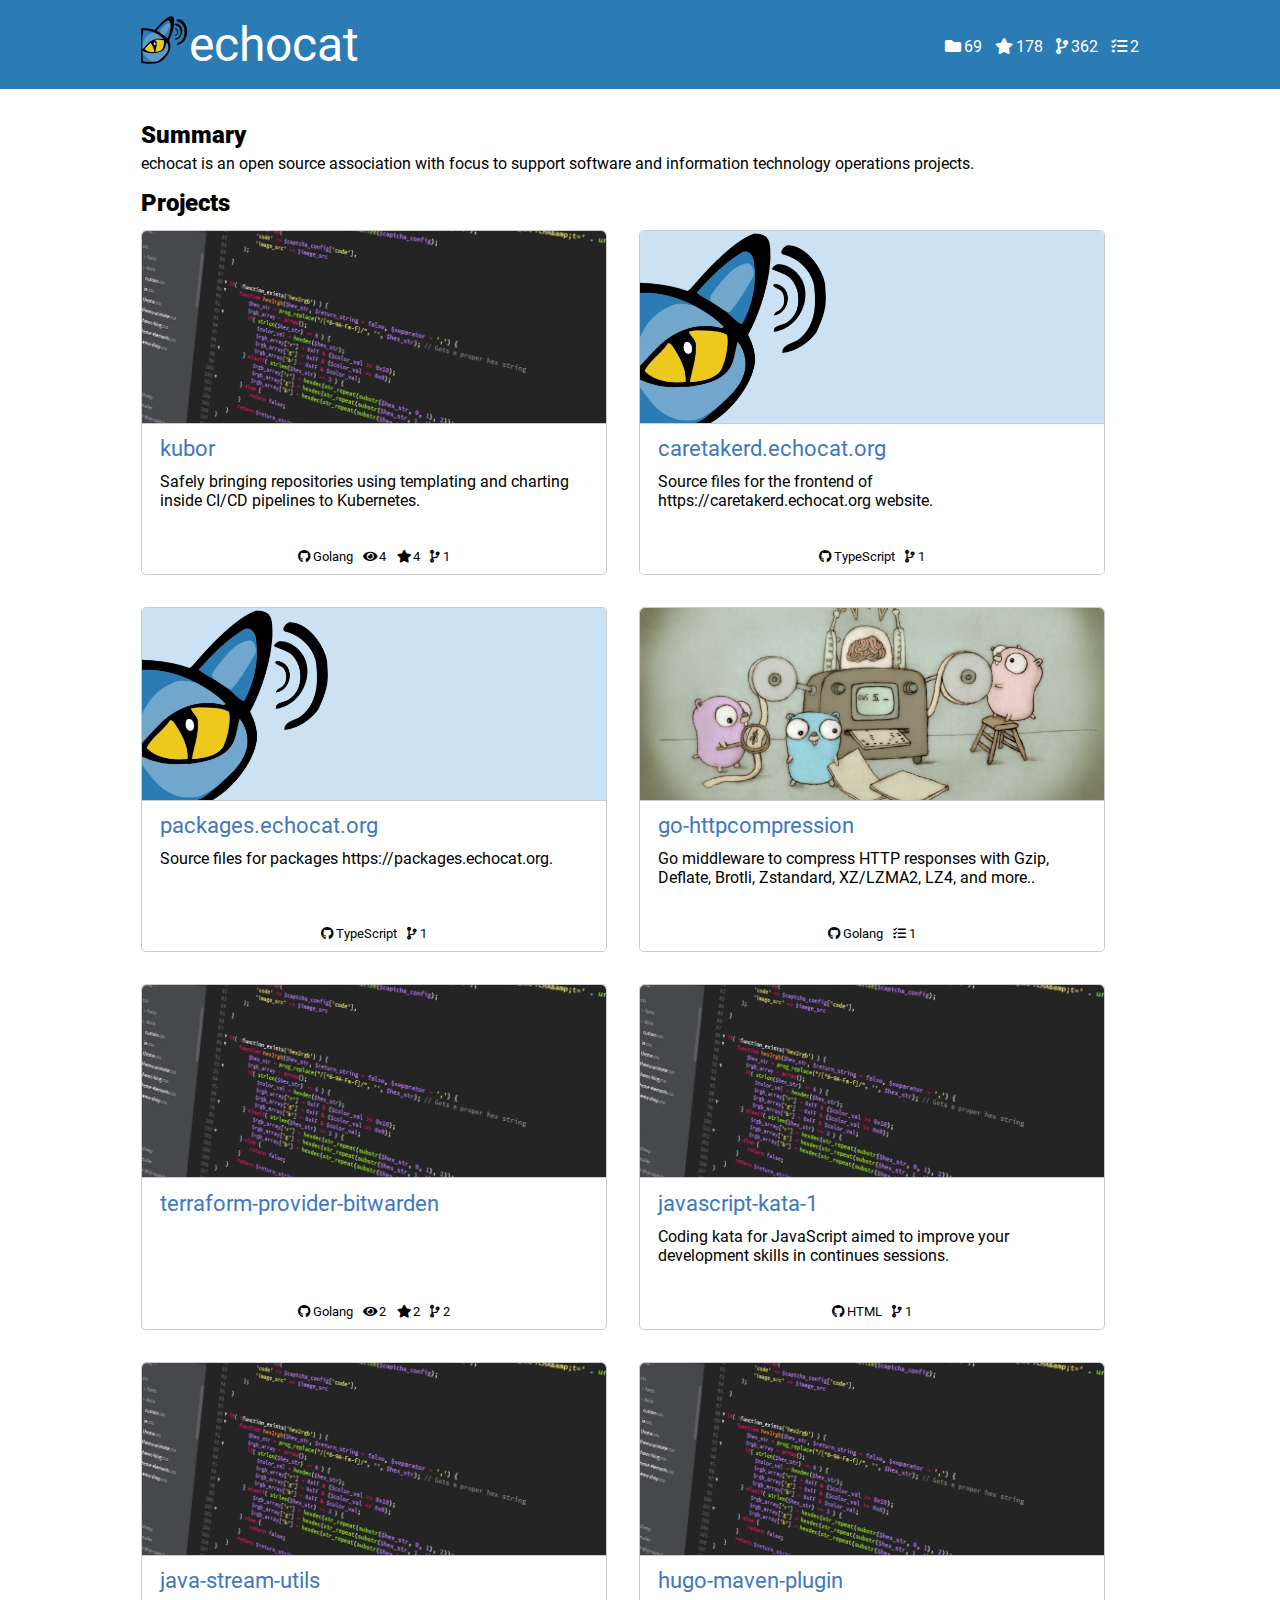
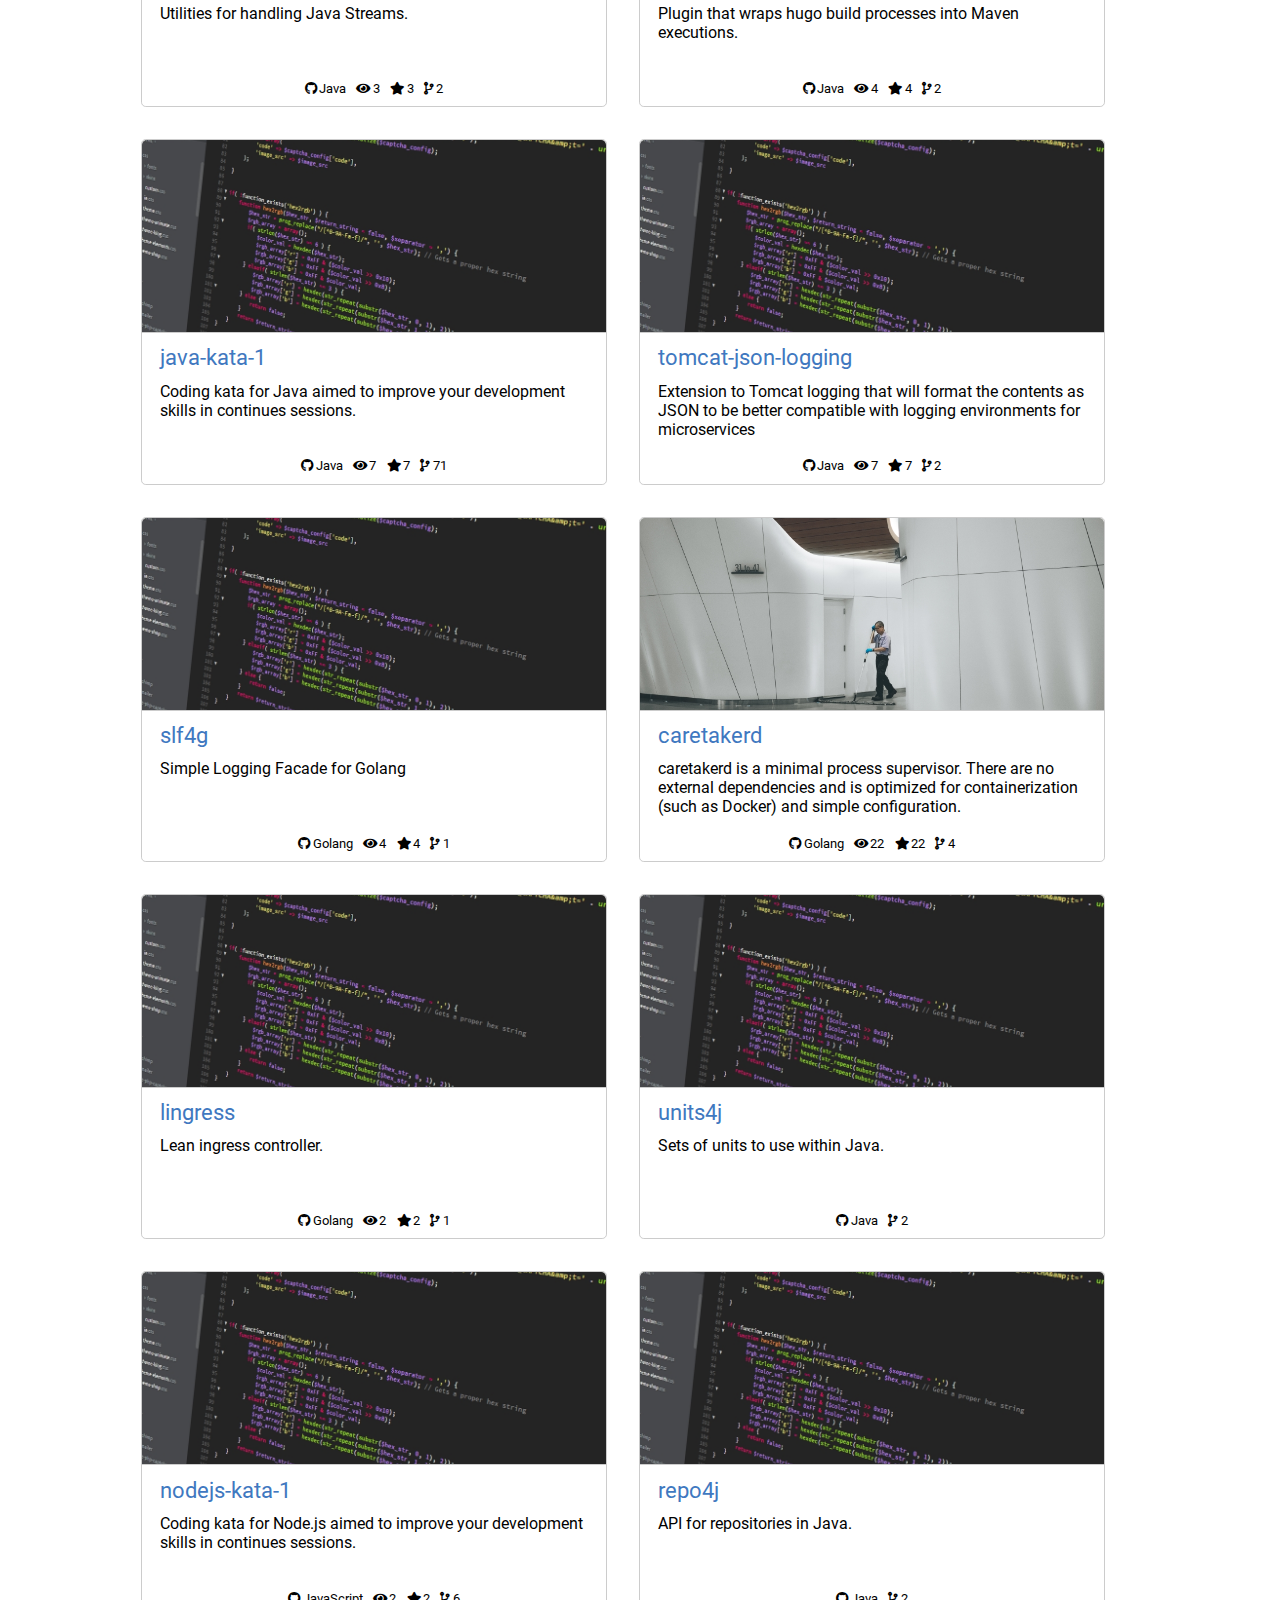
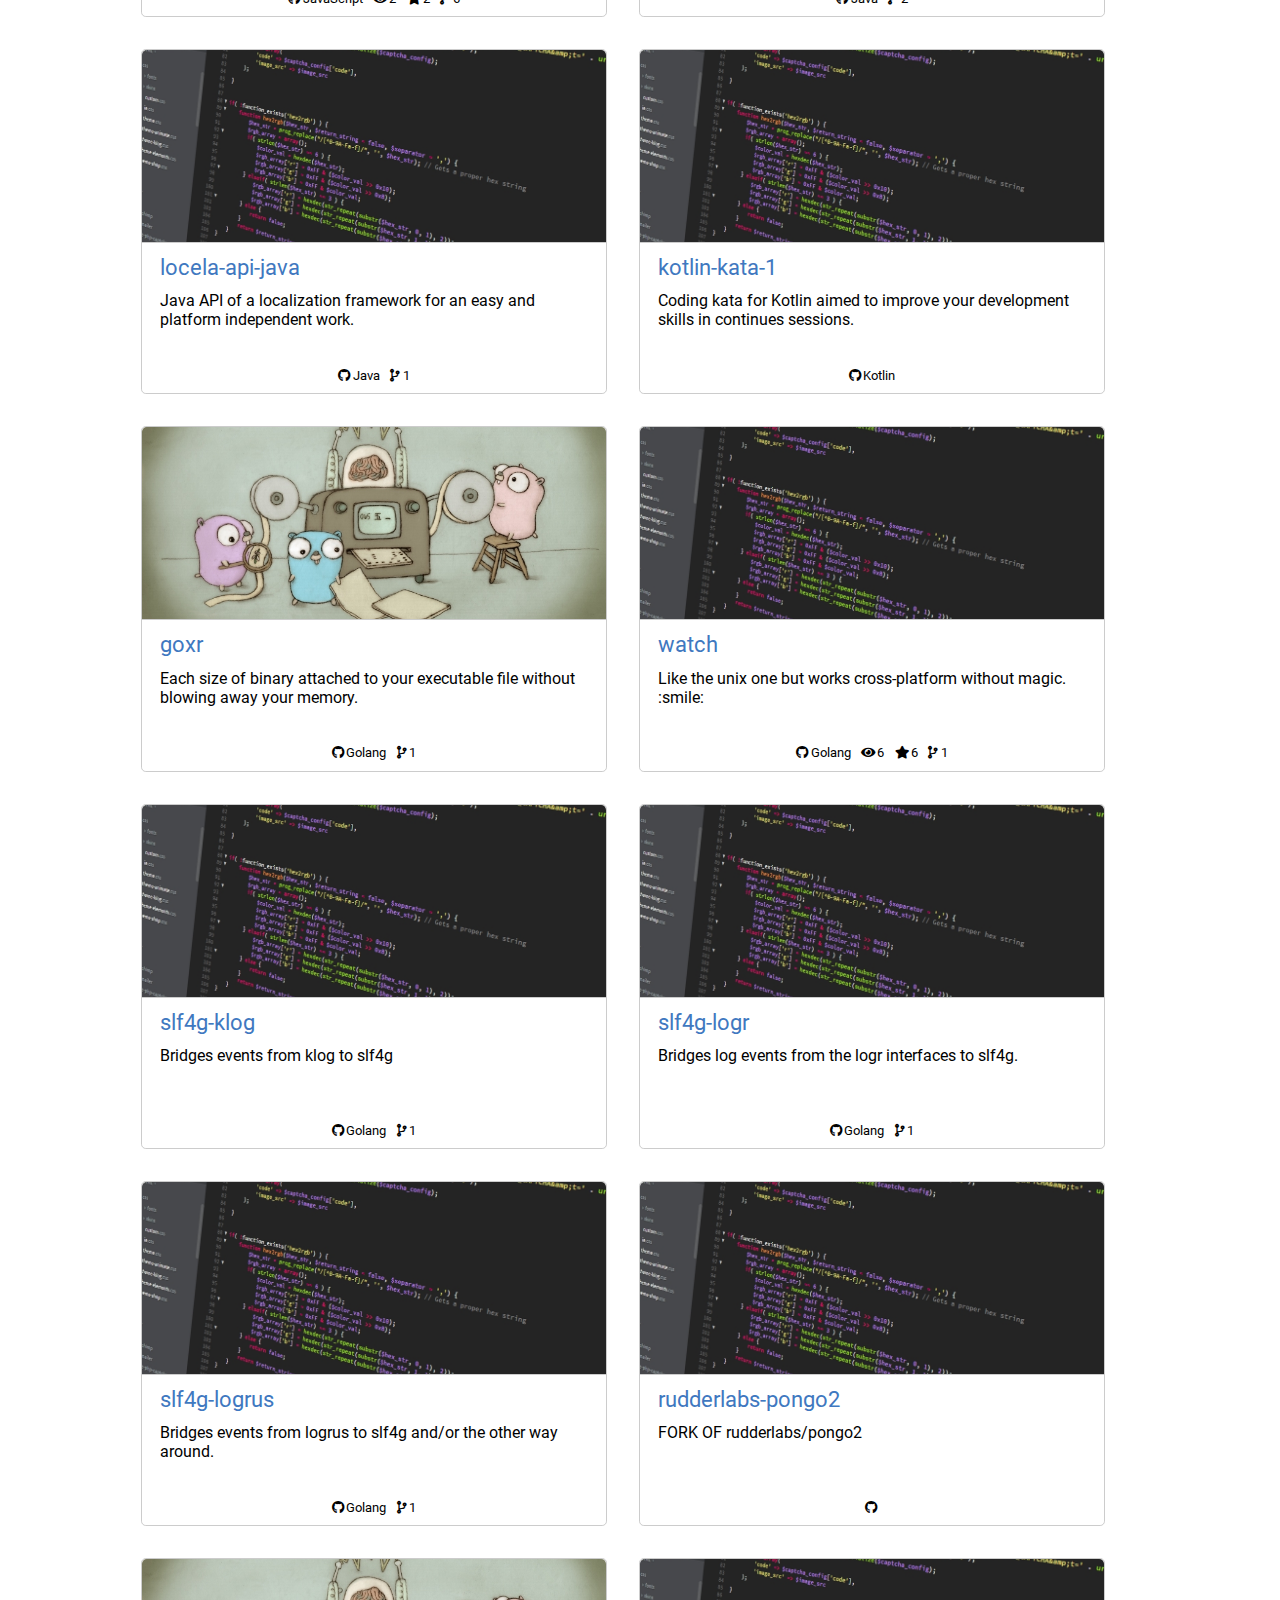
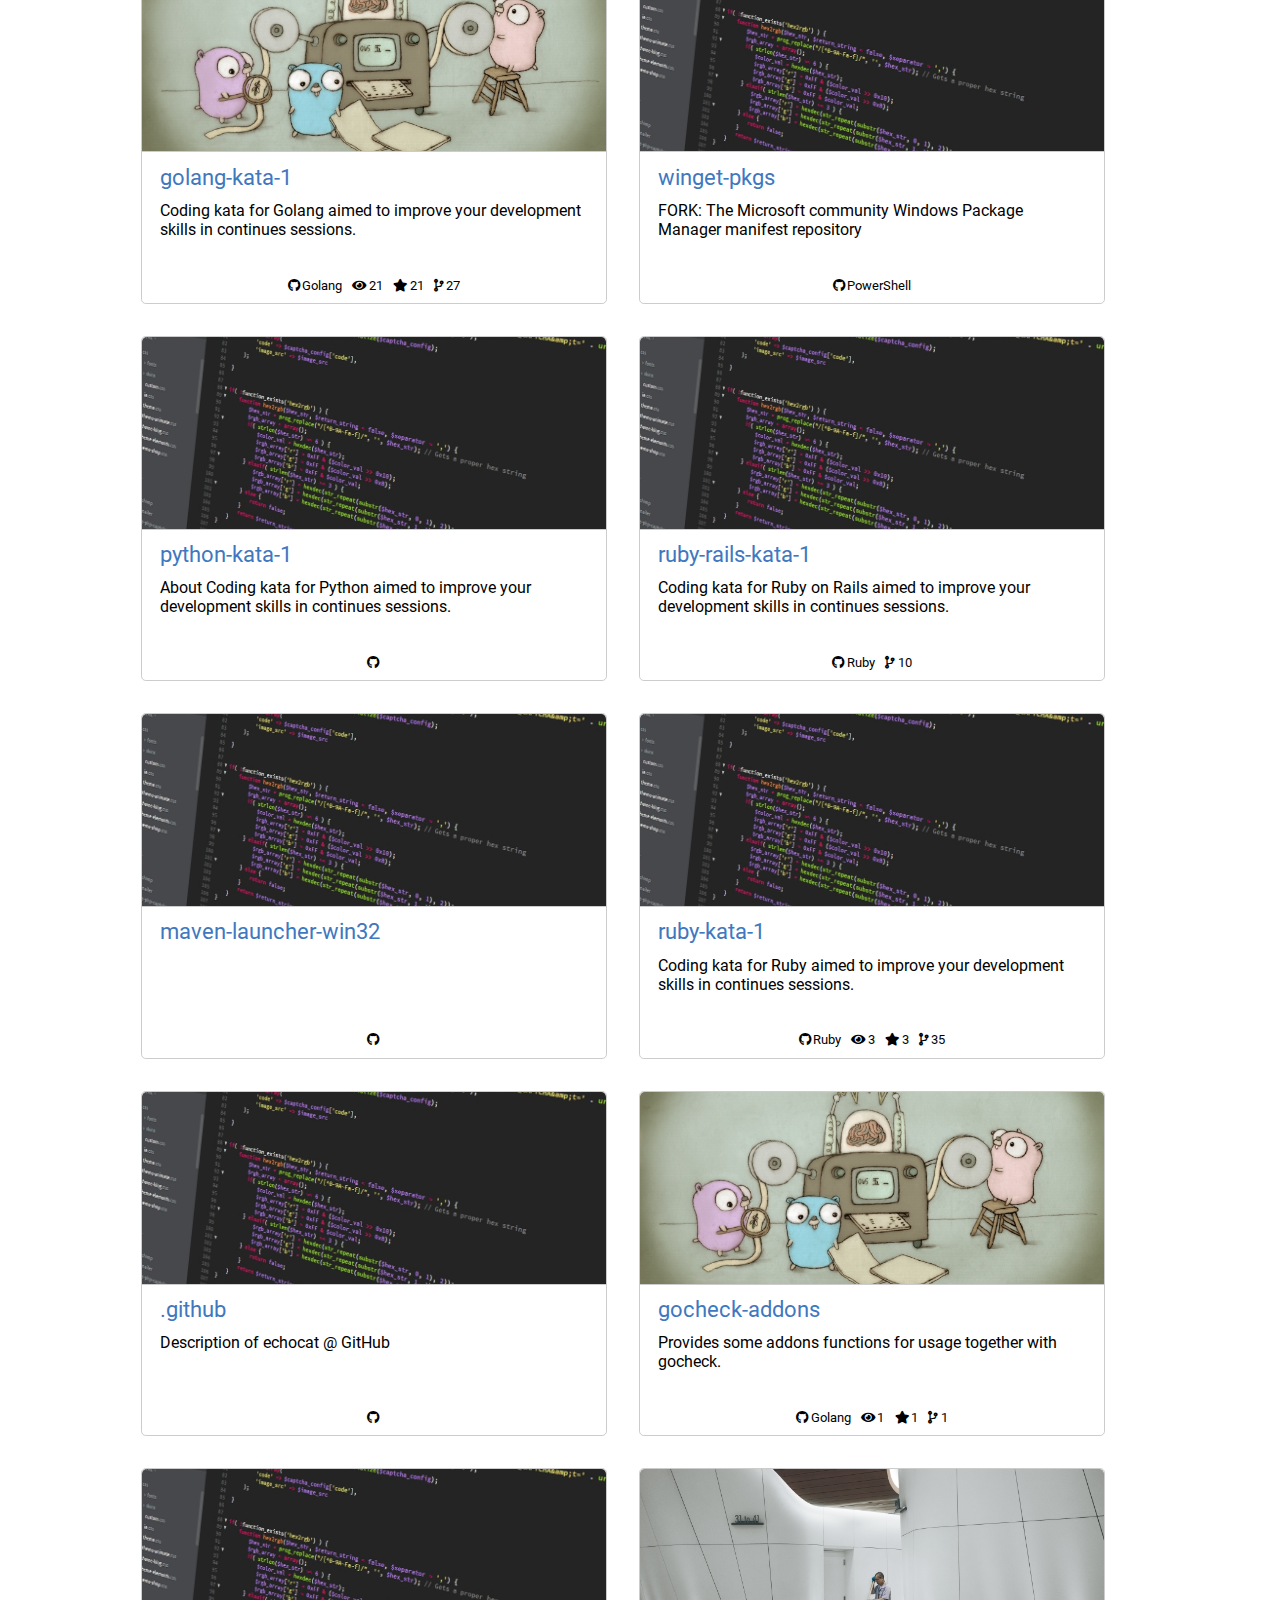
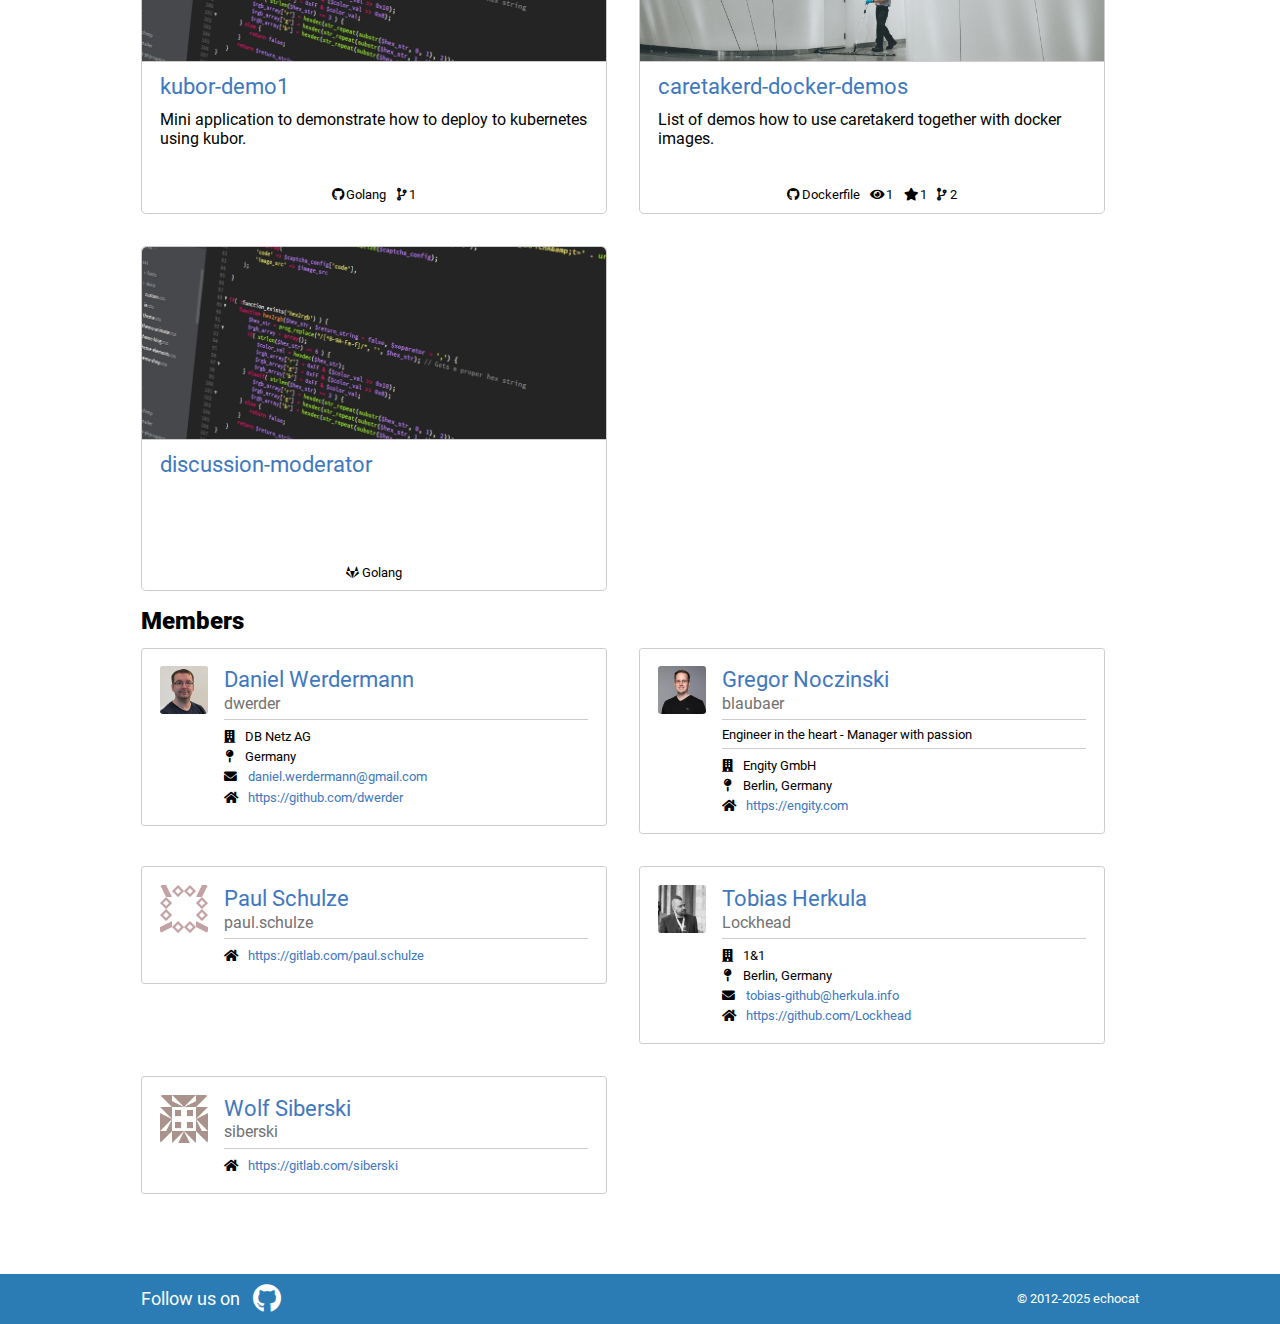
==== commit 39a0185d: "deploy: ac51882bf5f88a8e21ef2d9156c3d94196b4dc64" ====
--- a/index.html
+++ b/index.html
@@ -1,8 +1,8 @@
-<!doctype html><html lang=en-us><head><meta name=generator content="Hugo 0.110.0"><meta charset=utf-8><title>echocat</title><meta name=viewport content="width=device-width,initial-scale=1"><meta name=description content="echocat is an open source association with focus to support software and information technology operations projects."><link rel=canonical href=https://echocat.org/><meta name=date content="2025-04-19 09:20:13 +0000 UTC"><meta name=last-modified content="2025-04-19 09:20:13 +0000 UTC"><meta property="og:locale" content="en"><meta name=twitter:card content="summary"><meta name=twitter:title content="echocat"><meta name=twitter:description content="echocat is an open source association with focus to support software and information technology operations projects."><meta property="twitter:image" content="/images/stocks/echocat.ae610457863fe9752e821e9a75b2c0ecd8a85f2ed7901f4e46873ccb82cf2fea.jpg"><meta property="og:type" content="website"><meta property="og:url" content="https://echocat.org/"><meta property="og:title" content="echocat"><meta property="og:description" content="echocat is an open source association with focus to support software and information technology operations projects."><meta property="og:image" content="/images/stocks/echocat.ae610457863fe9752e821e9a75b2c0ecd8a85f2ed7901f4e46873ccb82cf2fea.jpg"><link rel=stylesheet href=/main.min.f20c80c14c3f1e4af9d9caebfdc992059788d130873acc4bc832832a8a4e620e.css><script type=application/ld+json>{"@context":"http://www.schema.org","@type":"Organization","name":"echocat","url":"https:\/\/echocat.org\/","logo":"https:\/\/echocat.org\/resources/logo.svg","description":"echocat is an open source association with focus to support software and information technology operations projects.","address":{"@type":"PostalAddress","addressLocality":"Berlin","addressRegion":"Berlin","addressCountry":"Germany"}}</script></head><body class=echocat><header><div class=spacer><h1><a href=https://echocat.org/ class="title undecorated"><span class=logo></span><span>echocat</span></a></h1><statistics><ul class=statistics><li title=Projects><i class="fa fa-folder"></i><span>69</span></li><li title=Stars><i class="fa fa-star"></i><span>178</span></li><li title=Forks><i class="fa fa-code-branch"></i><span>362</span></li><li title="Open issues"><i class="fas fa-tasks"></i><span>22</span></li></ul></statistics></div></header><main><div class=spacer><article class=introduction><h2>Summary</h2><p>echocat is an open source association with focus to support software and information technology operations projects.</p></article><projects><article><h2>Projects</h2><div class=listing><section class=project data-type=repository:git:github data-fullname=echocat/caretakerd.echocat.org><a class="project-stock undecorated" data-stock-category=echocat href=https://github.com/echocat/caretakerd.echocat.org title=caretakerd.echocat.org></a><div class=project-title><a href=https://github.com/echocat/caretakerd.echocat.org>caretakerd.echocat.org</a></div><div class=project-description>Source files for the frontend of https://caretakerd.echocat.org website.</div><div class=project-stats><ul class=statistics><li><a title=Repository class=undecorated href=https://github.com/echocat/caretakerd.echocat.org><i class="fab fa-github"></i><span>TypeScript</span></a></li><li><a title=Forks class=undecorated href=https://github.com/echocat/caretakerd.echocat.org/network><i class="fa fa-code-branch"></i>1</a></li><li><a title="Open issues" class=undecorated href=https://github.com/echocat/caretakerd.echocat.org/issues><i class="fas fa-tasks"></i>5</a></li></ul></div></section><section class=project data-type=repository:git:github data-fullname=echocat/packages.echocat.org><a class="project-stock undecorated" data-stock-category=echocat href=https://github.com/echocat/packages.echocat.org title=packages.echocat.org></a><div class=project-title><a href=https://github.com/echocat/packages.echocat.org>packages.echocat.org</a></div><div class=project-description>Source files for packages https://packages.echocat.org.</div><div class=project-stats><ul class=statistics><li><a title=Repository class=undecorated href=https://github.com/echocat/packages.echocat.org><i class="fab fa-github"></i><span>TypeScript</span></a></li><li><a title=Forks class=undecorated href=https://github.com/echocat/packages.echocat.org/network><i class="fa fa-code-branch"></i>1</a></li><li><a title="Open issues" class=undecorated href=https://github.com/echocat/packages.echocat.org/issues><i class="fas fa-tasks"></i>1</a></li></ul></div></section><section class=project data-type=repository:git:github data-fullname=echocat/kubor><a class="project-stock undecorated" data-stock-category=code href=https://github.com/echocat/kubor title=kubor></a><div class=project-title><a href=https://github.com/echocat/kubor>kubor</a></div><div class=project-description>Safely bringing repositories using templating and charting inside CI/CD pipelines to Kubernetes.</div><div class=project-stats><ul class=statistics><li><a title=Repository class=undecorated href=https://github.com/echocat/kubor><i class="fab fa-github"></i><span>Golang</span></a></li><li><a title=Watchers class=undecorated href=https://github.com/echocat/kubor/watchers><i class="fa fa-eye"></i>4</a></li><li><a title=Stars class=undecorated href=https://github.com/echocat/kubor/stargazers><i class="fa fa-star"></i>4</a></li><li><a title=Forks class=undecorated href=https://github.com/echocat/kubor/network><i class="fa fa-code-branch"></i>1</a></li><li><a title="Open issues" class=undecorated href=https://github.com/echocat/kubor/issues><i class="fas fa-tasks"></i>4</a></li></ul></div></section><section class=project data-type=repository:git:github data-fullname=echocat/go-httpcompression><a class="project-stock undecorated" data-stock-category=golang href=https://godoc.org/github.com/CAFxX/httpcompression title=go-httpcompression></a><div class=project-title><a href=https://godoc.org/github.com/CAFxX/httpcompression>go-httpcompression</a></div><div class=project-description>Go middleware to compress HTTP responses with Gzip, Deflate, Brotli, Zstandard, XZ/LZMA2, LZ4, and more..</div><div class=project-stats><ul class=statistics><li><a title=Repository class=undecorated href=https://github.com/echocat/go-httpcompression><i class="fab fa-github"></i><span>Golang</span></a></li><li><a title="Open issues" class=undecorated href=https://github.com/echocat/go-httpcompression/pulls><i class="fas fa-tasks"></i>1</a></li></ul></div></section><section class=project data-type=repository:git:github data-fullname=echocat/terraform-provider-bitwarden><a class="project-stock undecorated" data-stock-category=code href=https://github.com/echocat/terraform-provider-bitwarden title=terraform-provider-bitwarden></a><div class=project-title><a href=https://github.com/echocat/terraform-provider-bitwarden>terraform-provider-bitwarden</a></div><div class=project-description></div><div class=project-stats><ul class=statistics><li><a title=Repository class=undecorated href=https://github.com/echocat/terraform-provider-bitwarden><i class="fab fa-github"></i><span>Golang</span></a></li><li><a title=Watchers class=undecorated href=https://github.com/echocat/terraform-provider-bitwarden/watchers><i class="fa fa-eye"></i>2</a></li><li><a title=Stars class=undecorated href=https://github.com/echocat/terraform-provider-bitwarden/stargazers><i class="fa fa-star"></i>2</a></li><li><a title=Forks class=undecorated href=https://github.com/echocat/terraform-provider-bitwarden/network><i class="fa fa-code-branch"></i>2</a></li></ul></div></section><section class=project data-type=repository:git:github data-fullname=echocat/javascript-kata-1><a class="project-stock undecorated" data-stock-category=code href=https://github.com/echocat/javascript-kata-1 title=javascript-kata-1></a><div class=project-title><a href=https://github.com/echocat/javascript-kata-1>javascript-kata-1</a></div><div class=project-description>Coding kata for JavaScript aimed to improve your development skills in continues sessions.</div><div class=project-stats><ul class=statistics><li><a title=Repository class=undecorated href=https://github.com/echocat/javascript-kata-1><i class="fab fa-github"></i><span>HTML</span></a></li><li><a title=Forks class=undecorated href=https://github.com/echocat/javascript-kata-1/network><i class="fa fa-code-branch"></i>1</a></li></ul></div></section><section class=project data-type=repository:git:github data-fullname=echocat/java-stream-utils><a class="project-stock undecorated" data-stock-category=code href=https://github.com/echocat/java-stream-utils title=java-stream-utils></a><div class=project-title><a href=https://github.com/echocat/java-stream-utils>java-stream-utils</a></div><div class=project-description>Utilities for handling Java Streams.</div><div class=project-stats><ul class=statistics><li><a title=Repository class=undecorated href=https://github.com/echocat/java-stream-utils><i class="fab fa-github"></i><span>Java</span></a></li><li><a title=Watchers class=undecorated href=https://github.com/echocat/java-stream-utils/watchers><i class="fa fa-eye"></i>3</a></li><li><a title=Stars class=undecorated href=https://github.com/echocat/java-stream-utils/stargazers><i class="fa fa-star"></i>3</a></li><li><a title=Forks class=undecorated href=https://github.com/echocat/java-stream-utils/network><i class="fa fa-code-branch"></i>2</a></li></ul></div></section><section class=project data-type=repository:git:github data-fullname=echocat/hugo-maven-plugin><a class="project-stock undecorated" data-stock-category=code href=https://github.com/echocat/hugo-maven-plugin title=hugo-maven-plugin></a><div class=project-title><a href=https://github.com/echocat/hugo-maven-plugin>hugo-maven-plugin</a></div><div class=project-description>Plugin that wraps hugo build processes into Maven executions.</div><div class=project-stats><ul class=statistics><li><a title=Repository class=undecorated href=https://github.com/echocat/hugo-maven-plugin><i class="fab fa-github"></i><span>Java</span></a></li><li><a title=Watchers class=undecorated href=https://github.com/echocat/hugo-maven-plugin/watchers><i class="fa fa-eye"></i>4</a></li><li><a title=Stars class=undecorated href=https://github.com/echocat/hugo-maven-plugin/stargazers><i class="fa fa-star"></i>4</a></li><li><a title=Forks class=undecorated href=https://github.com/echocat/hugo-maven-plugin/network><i class="fa fa-code-branch"></i>2</a></li></ul></div></section><section class=project data-type=repository:git:github data-fullname=echocat/java-kata-1><a class="project-stock undecorated" data-stock-category=code href=https://github.com/echocat/java-kata-1 title=java-kata-1></a><div class=project-title><a href=https://github.com/echocat/java-kata-1>java-kata-1</a></div><div class=project-description>Coding kata for Java aimed to improve your development skills in continues sessions.</div><div class=project-stats><ul class=statistics><li><a title=Repository class=undecorated href=https://github.com/echocat/java-kata-1><i class="fab fa-github"></i><span>Java</span></a></li><li><a title=Watchers class=undecorated href=https://github.com/echocat/java-kata-1/watchers><i class="fa fa-eye"></i>7</a></li><li><a title=Stars class=undecorated href=https://github.com/echocat/java-kata-1/stargazers><i class="fa fa-star"></i>7</a></li><li><a title=Forks class=undecorated href=https://github.com/echocat/java-kata-1/network><i class="fa fa-code-branch"></i>71</a></li></ul></div></section><section class=project data-type=repository:git:github data-fullname=echocat/tomcat-json-logging><a class="project-stock undecorated" data-stock-category=code href=https://github.com/echocat/tomcat-json-logging title=tomcat-json-logging></a><div class=project-title><a href=https://github.com/echocat/tomcat-json-logging>tomcat-json-logging</a></div><div class=project-description>Extension to Tomcat logging that will format the contents as JSON to be better compatible with logging environments for microservices</div><div class=project-stats><ul class=statistics><li><a title=Repository class=undecorated href=https://github.com/echocat/tomcat-json-logging><i class="fab fa-github"></i><span>Java</span></a></li><li><a title=Watchers class=undecorated href=https://github.com/echocat/tomcat-json-logging/watchers><i class="fa fa-eye"></i>7</a></li><li><a title=Stars class=undecorated href=https://github.com/echocat/tomcat-json-logging/stargazers><i class="fa fa-star"></i>7</a></li><li><a title=Forks class=undecorated href=https://github.com/echocat/tomcat-json-logging/network><i class="fa fa-code-branch"></i>2</a></li></ul></div></section><section class=project data-type=repository:git:github data-fullname=echocat/slf4g><a class="project-stock undecorated" data-stock-category=code href=https://pkg.go.dev/github.com/echocat/slf4g title=slf4g></a><div class=project-title><a href=https://pkg.go.dev/github.com/echocat/slf4g>slf4g</a></div><div class=project-description>Simple Logging Facade for Golang</div><div class=project-stats><ul class=statistics><li><a title=Repository class=undecorated href=https://github.com/echocat/slf4g><i class="fab fa-github"></i><span>Golang</span></a></li><li><a title=Watchers class=undecorated href=https://github.com/echocat/slf4g/watchers><i class="fa fa-eye"></i>4</a></li><li><a title=Stars class=undecorated href=https://github.com/echocat/slf4g/stargazers><i class="fa fa-star"></i>4</a></li><li><a title=Forks class=undecorated href=https://github.com/echocat/slf4g/network><i class="fa fa-code-branch"></i>1</a></li></ul></div></section><section class=project data-type=repository:git:github data-fullname=echocat/caretakerd><a class="project-stock undecorated" data-stock-category=caretaker href=https://caretakerd.echocat.org title=caretakerd></a><div class=project-title><a href=https://caretakerd.echocat.org>caretakerd</a></div><div class=project-description>caretakerd is a minimal process supervisor. There are no external dependencies and is optimized for containerization (such as Docker) and simple configuration.</div><div class=project-stats><ul class=statistics><li><a title=Repository class=undecorated href=https://github.com/echocat/caretakerd><i class="fab fa-github"></i><span>Golang</span></a></li><li><a title=Watchers class=undecorated href=https://github.com/echocat/caretakerd/watchers><i class="fa fa-eye"></i>22</a></li><li><a title=Stars class=undecorated href=https://github.com/echocat/caretakerd/stargazers><i class="fa fa-star"></i>22</a></li><li><a title=Forks class=undecorated href=https://github.com/echocat/caretakerd/network><i class="fa fa-code-branch"></i>4</a></li></ul></div></section><section class=project data-type=repository:git:github data-fullname=echocat/lingress><a class="project-stock undecorated" data-stock-category=code href=https://github.com/echocat/lingress title=lingress></a><div class=project-title><a href=https://github.com/echocat/lingress>lingress</a></div><div class=project-description>Lean ingress controller.</div><div class=project-stats><ul class=statistics><li><a title=Repository class=undecorated href=https://github.com/echocat/lingress><i class="fab fa-github"></i><span>Golang</span></a></li><li><a title=Watchers class=undecorated href=https://github.com/echocat/lingress/watchers><i class="fa fa-eye"></i>2</a></li><li><a title=Stars class=undecorated href=https://github.com/echocat/lingress/stargazers><i class="fa fa-star"></i>2</a></li><li><a title=Forks class=undecorated href=https://github.com/echocat/lingress/network><i class="fa fa-code-branch"></i>1</a></li></ul></div></section><section class=project data-type=repository:git:github data-fullname=echocat/units4j><a class="project-stock undecorated" data-stock-category=code href=https://github.com/echocat/units4j title=units4j></a><div class=project-title><a href=https://github.com/echocat/units4j>units4j</a></div><div class=project-description>Sets of units to use within Java.</div><div class=project-stats><ul class=statistics><li><a title=Repository class=undecorated href=https://github.com/echocat/units4j><i class="fab fa-github"></i><span>Java</span></a></li><li><a title=Forks class=undecorated href=https://github.com/echocat/units4j/network><i class="fa fa-code-branch"></i>2</a></li></ul></div></section><section class=project data-type=repository:git:github data-fullname=echocat/nodejs-kata-1><a class="project-stock undecorated" data-stock-category=code href=https://github.com/echocat/nodejs-kata-1 title=nodejs-kata-1></a><div class=project-title><a href=https://github.com/echocat/nodejs-kata-1>nodejs-kata-1</a></div><div class=project-description>Coding kata for Node.js aimed to improve your development skills in continues sessions.</div><div class=project-stats><ul class=statistics><li><a title=Repository class=undecorated href=https://github.com/echocat/nodejs-kata-1><i class="fab fa-github"></i><span>JavaScript</span></a></li><li><a title=Watchers class=undecorated href=https://github.com/echocat/nodejs-kata-1/watchers><i class="fa fa-eye"></i>2</a></li><li><a title=Stars class=undecorated href=https://github.com/echocat/nodejs-kata-1/stargazers><i class="fa fa-star"></i>2</a></li><li><a title=Forks class=undecorated href=https://github.com/echocat/nodejs-kata-1/network><i class="fa fa-code-branch"></i>6</a></li></ul></div></section><section class=project data-type=repository:git:github data-fullname=echocat/repo4j><a class="project-stock undecorated" data-stock-category=code href=https://github.com/echocat/repo4j title=repo4j></a><div class=project-title><a href=https://github.com/echocat/repo4j>repo4j</a></div><div class=project-description>API for repositories in Java.</div><div class=project-stats><ul class=statistics><li><a title=Repository class=undecorated href=https://github.com/echocat/repo4j><i class="fab fa-github"></i><span>Java</span></a></li><li><a title=Forks class=undecorated href=https://github.com/echocat/repo4j/network><i class="fa fa-code-branch"></i>2</a></li></ul></div></section><section class=project data-type=repository:git:github data-fullname=echocat/locela-api-java><a class="project-stock undecorated" data-stock-category=code href=https://github.com/echocat/locela-api-java title=locela-api-java></a><div class=project-title><a href=https://github.com/echocat/locela-api-java>locela-api-java</a></div><div class=project-description>Java API of a localization framework for an easy and platform independent work.</div><div class=project-stats><ul class=statistics><li><a title=Repository class=undecorated href=https://github.com/echocat/locela-api-java><i class="fab fa-github"></i><span>Java</span></a></li><li><a title=Forks class=undecorated href=https://github.com/echocat/locela-api-java/network><i class="fa fa-code-branch"></i>1</a></li></ul></div></section><section class=project data-type=repository:git:github data-fullname=echocat/kotlin-kata-1><a class="project-stock undecorated" data-stock-category=code href=https://github.com/echocat/kotlin-kata-1 title=kotlin-kata-1></a><div class=project-title><a href=https://github.com/echocat/kotlin-kata-1>kotlin-kata-1</a></div><div class=project-description>Coding kata for Kotlin aimed to improve your development skills in continues sessions.</div><div class=project-stats><ul class=statistics><li><a title=Repository class=undecorated href=https://github.com/echocat/kotlin-kata-1><i class="fab fa-github"></i><span>Kotlin</span></a></li></ul></div></section><section class=project data-type=repository:git:github data-fullname=echocat/goxr><a class="project-stock undecorated" data-stock-category=golang href=https://github.com/echocat/goxr title=goxr></a><div class=project-title><a href=https://github.com/echocat/goxr>goxr</a></div><div class=project-description>Each size of binary attached to your executable file without blowing away your memory.</div><div class=project-stats><ul class=statistics><li><a title=Repository class=undecorated href=https://github.com/echocat/goxr><i class="fab fa-github"></i><span>Golang</span></a></li><li><a title=Forks class=undecorated href=https://github.com/echocat/goxr/network><i class="fa fa-code-branch"></i>1</a></li></ul></div></section><section class=project data-type=repository:git:github data-fullname=echocat/watch><a class="project-stock undecorated" data-stock-category=code href=https://github.com/echocat/watch title=watch></a><div class=project-title><a href=https://github.com/echocat/watch>watch</a></div><div class=project-description>Like the unix one but works cross-platform without magic. :smile:</div><div class=project-stats><ul class=statistics><li><a title=Repository class=undecorated href=https://github.com/echocat/watch><i class="fab fa-github"></i><span>Golang</span></a></li><li><a title=Watchers class=undecorated href=https://github.com/echocat/watch/watchers><i class="fa fa-eye"></i>6</a></li><li><a title=Stars class=undecorated href=https://github.com/echocat/watch/stargazers><i class="fa fa-star"></i>6</a></li><li><a title=Forks class=undecorated href=https://github.com/echocat/watch/network><i class="fa fa-code-branch"></i>1</a></li></ul></div></section><section class=project data-type=repository:git:github data-fullname=echocat/slf4g-klog><a class="project-stock undecorated" data-stock-category=code href=https://github.com/echocat/slf4g-klog title=slf4g-klog></a><div class=project-title><a href=https://github.com/echocat/slf4g-klog>slf4g-klog</a></div><div class=project-description>Bridges events from klog to slf4g</div><div class=project-stats><ul class=statistics><li><a title=Repository class=undecorated href=https://github.com/echocat/slf4g-klog><i class="fab fa-github"></i><span>Golang</span></a></li><li><a title=Forks class=undecorated href=https://github.com/echocat/slf4g-klog/network><i class="fa fa-code-branch"></i>1</a></li></ul></div></section><section class=project data-type=repository:git:github data-fullname=echocat/slf4g-logr><a class="project-stock undecorated" data-stock-category=code href=https://github.com/echocat/slf4g-logr title=slf4g-logr></a><div class=project-title><a href=https://github.com/echocat/slf4g-logr>slf4g-logr</a></div><div class=project-description>Bridges log events from the logr interfaces to slf4g.</div><div class=project-stats><ul class=statistics><li><a title=Repository class=undecorated href=https://github.com/echocat/slf4g-logr><i class="fab fa-github"></i><span>Golang</span></a></li><li><a title=Forks class=undecorated href=https://github.com/echocat/slf4g-logr/network><i class="fa fa-code-branch"></i>1</a></li></ul></div></section><section class=project data-type=repository:git:github data-fullname=echocat/slf4g-logrus><a class="project-stock undecorated" data-stock-category=code href=https://github.com/echocat/slf4g-logrus title=slf4g-logrus></a><div class=project-title><a href=https://github.com/echocat/slf4g-logrus>slf4g-logrus</a></div><div class=project-description>Bridges events from logrus to slf4g and/or the other way around.</div><div class=project-stats><ul class=statistics><li><a title=Repository class=undecorated href=https://github.com/echocat/slf4g-logrus><i class="fab fa-github"></i><span>Golang</span></a></li><li><a title=Forks class=undecorated href=https://github.com/echocat/slf4g-logrus/network><i class="fa fa-code-branch"></i>1</a></li></ul></div></section><section class=project data-type=repository:git:github data-fullname=echocat/rudderlabs-pongo2><a class="project-stock undecorated" data-stock-category=code href=https://www.schlachter.tech/pongo2 title=rudderlabs-pongo2></a><div class=project-title><a href=https://www.schlachter.tech/pongo2>rudderlabs-pongo2</a></div><div class=project-description>FORK OF rudderlabs/pongo2</div><div class=project-stats><ul class=statistics><li><a title=Repository class=undecorated href=https://github.com/echocat/rudderlabs-pongo2><i class="fab fa-github"></i><span></span></a></li></ul></div></section><section class=project data-type=repository:git:github data-fullname=echocat/golang-kata-1><a class="project-stock undecorated" data-stock-category=golang href=https://github.com/echocat/golang-kata-1 title=golang-kata-1></a><div class=project-title><a href=https://github.com/echocat/golang-kata-1>golang-kata-1</a></div><div class=project-description>Coding kata for Golang aimed to improve your development skills in continues sessions.</div><div class=project-stats><ul class=statistics><li><a title=Repository class=undecorated href=https://github.com/echocat/golang-kata-1><i class="fab fa-github"></i><span>Golang</span></a></li><li><a title=Watchers class=undecorated href=https://github.com/echocat/golang-kata-1/watchers><i class="fa fa-eye"></i>21</a></li><li><a title=Stars class=undecorated href=https://github.com/echocat/golang-kata-1/stargazers><i class="fa fa-star"></i>21</a></li><li><a title=Forks class=undecorated href=https://github.com/echocat/golang-kata-1/network><i class="fa fa-code-branch"></i>27</a></li></ul></div></section><section class=project data-type=repository:git:github data-fullname=echocat/winget-pkgs><a class="project-stock undecorated" data-stock-category=code href=https://github.com/echocat/winget-pkgs title=winget-pkgs></a><div class=project-title><a href=https://github.com/echocat/winget-pkgs>winget-pkgs</a></div><div class=project-description>FORK: The Microsoft community Windows Package Manager manifest repository</div><div class=project-stats><ul class=statistics><li><a title=Repository class=undecorated href=https://github.com/echocat/winget-pkgs><i class="fab fa-github"></i><span>PowerShell</span></a></li></ul></div></section><section class=project data-type=repository:git:github data-fullname=echocat/python-kata-1><a class="project-stock undecorated" data-stock-category=code href=https://github.com/echocat/python-kata-1 title=python-kata-1></a><div class=project-title><a href=https://github.com/echocat/python-kata-1>python-kata-1</a></div><div class=project-description>About Coding kata for Python aimed to improve your development skills in continues sessions.</div><div class=project-stats><ul class=statistics><li><a title=Repository class=undecorated href=https://github.com/echocat/python-kata-1><i class="fab fa-github"></i><span></span></a></li></ul></div></section><section class=project data-type=repository:git:github data-fullname=echocat/ruby-rails-kata-1><a class="project-stock undecorated" data-stock-category=code href=https://github.com/echocat/ruby-rails-kata-1 title=ruby-rails-kata-1></a><div class=project-title><a href=https://github.com/echocat/ruby-rails-kata-1>ruby-rails-kata-1</a></div><div class=project-description>Coding kata for Ruby on Rails aimed to improve your development skills in continues sessions.</div><div class=project-stats><ul class=statistics><li><a title=Repository class=undecorated href=https://github.com/echocat/ruby-rails-kata-1><i class="fab fa-github"></i><span>Ruby</span></a></li><li><a title=Forks class=undecorated href=https://github.com/echocat/ruby-rails-kata-1/network><i class="fa fa-code-branch"></i>10</a></li></ul></div></section><section class=project data-type=repository:git:github data-fullname=echocat/maven-launcher-win32><a class="project-stock undecorated" data-stock-category=code href=https://github.com/echocat/maven-launcher-win32 title=maven-launcher-win32></a><div class=project-title><a href=https://github.com/echocat/maven-launcher-win32>maven-launcher-win32</a></div><div class=project-description></div><div class=project-stats><ul class=statistics><li><a title=Repository class=undecorated href=https://github.com/echocat/maven-launcher-win32><i class="fab fa-github"></i><span></span></a></li></ul></div></section><section class=project data-type=repository:git:github data-fullname=echocat/ruby-kata-1><a class="project-stock undecorated" data-stock-category=code href=https://github.com/echocat/ruby-kata-1 title=ruby-kata-1></a><div class=project-title><a href=https://github.com/echocat/ruby-kata-1>ruby-kata-1</a></div><div class=project-description>Coding kata for Ruby aimed to improve your development skills in continues sessions.</div><div class=project-stats><ul class=statistics><li><a title=Repository class=undecorated href=https://github.com/echocat/ruby-kata-1><i class="fab fa-github"></i><span>Ruby</span></a></li><li><a title=Watchers class=undecorated href=https://github.com/echocat/ruby-kata-1/watchers><i class="fa fa-eye"></i>3</a></li><li><a title=Stars class=undecorated href=https://github.com/echocat/ruby-kata-1/stargazers><i class="fa fa-star"></i>3</a></li><li><a title=Forks class=undecorated href=https://github.com/echocat/ruby-kata-1/network><i class="fa fa-code-branch"></i>35</a></li></ul></div></section><section class=project data-type=repository:git:github data-fullname=echocat/.github><a class="project-stock undecorated" data-stock-category=code href=https://github.com/echocat/.github title=.github></a><div class=project-title><a href=https://github.com/echocat/.github>.github</a></div><div class=project-description>Description of echocat @ GitHub</div><div class=project-stats><ul class=statistics><li><a title=Repository class=undecorated href=https://github.com/echocat/.github><i class="fab fa-github"></i><span></span></a></li></ul></div></section><section class=project data-type=repository:git:github data-fullname=echocat/gocheck-addons><a class="project-stock undecorated" data-stock-category=golang href=https://github.com/echocat/gocheck-addons title=gocheck-addons></a><div class=project-title><a href=https://github.com/echocat/gocheck-addons>gocheck-addons</a></div><div class=project-description>Provides some addons functions for usage together with gocheck.</div><div class=project-stats><ul class=statistics><li><a title=Repository class=undecorated href=https://github.com/echocat/gocheck-addons><i class="fab fa-github"></i><span>Golang</span></a></li><li><a title=Watchers class=undecorated href=https://github.com/echocat/gocheck-addons/watchers><i class="fa fa-eye"></i>1</a></li><li><a title=Stars class=undecorated href=https://github.com/echocat/gocheck-addons/stargazers><i class="fa fa-star"></i>1</a></li><li><a title=Forks class=undecorated href=https://github.com/echocat/gocheck-addons/network><i class="fa fa-code-branch"></i>1</a></li></ul></div></section><section class=project data-type=repository:git:github data-fullname=echocat/kubor-demo1><a class="project-stock undecorated" data-stock-category=code href=https://github.com/echocat/kubor-demo1 title=kubor-demo1></a><div class=project-title><a href=https://github.com/echocat/kubor-demo1>kubor-demo1</a></div><div class=project-description>Mini application to demonstrate how to deploy to kubernetes using kubor.</div><div class=project-stats><ul class=statistics><li><a title=Repository class=undecorated href=https://github.com/echocat/kubor-demo1><i class="fab fa-github"></i><span>Golang</span></a></li><li><a title=Forks class=undecorated href=https://github.com/echocat/kubor-demo1/network><i class="fa fa-code-branch"></i>1</a></li></ul></div></section><section class=project data-type=repository:git:github data-fullname=echocat/caretakerd-docker-demos><a class="project-stock undecorated" data-stock-category=caretaker href=https://hub.docker.com/r/echocat/ title=caretakerd-docker-demos></a><div class=project-title><a href=https://hub.docker.com/r/echocat/>caretakerd-docker-demos</a></div><div class=project-description>List of demos how to use caretakerd together with docker images.</div><div class=project-stats><ul class=statistics><li><a title=Repository class=undecorated href=https://github.com/echocat/caretakerd-docker-demos><i class="fab fa-github"></i><span>Dockerfile</span></a></li><li><a title=Watchers class=undecorated href=https://github.com/echocat/caretakerd-docker-demos/watchers><i class="fa fa-eye"></i>1</a></li><li><a title=Stars class=undecorated href=https://github.com/echocat/caretakerd-docker-demos/stargazers><i class="fa fa-star"></i>1</a></li><li><a title=Forks class=undecorated href=https://github.com/echocat/caretakerd-docker-demos/network><i class="fa fa-code-branch"></i>2</a></li></ul></div></section><section class=project data-type=repository:git:gitlab data-fullname="Discussion Moderator"><a class="project-stock undecorated" data-stock-category=code href=https://gitlab.com/echocat/discussion-moderator title=discussion-moderator></a><div class=project-title><a href=https://gitlab.com/echocat/discussion-moderator>discussion-moderator</a></div><div class=project-description></div><div class=project-stats><ul class=statistics><li><a title=Repository class=undecorated href=https://gitlab.com/echocat/discussion-moderator><i class="fab fa-gitlab"></i><span>Golang</span></a></li></ul></div></section></div></article></projects><members><article><h2>Members</h2><div class=listing><section class=member><div class=spacer><div class=member-avatar><a href=https://github.com/dwerder><img alt=dwerder src=/images/d/_hu3ae456eca1767d2a22af609c0dc61bf9_19103_239122537c1faabef1552dd9ae7cf9d3.jpg></a></div><div class=member-details><div class=member-fullname><a href=https://github.com/dwerder>Daniel Werdermann</a></div><div class=member-login><a href=https://github.com/dwerder class=undecorated>dwerder</a></div><ul class=member-more-detail><li class=member-company><i class="fa fa-building" aria-hidden=true></i>DB Netz AG</li><li class=member-location><i class="fa fa-map-pin" aria-hidden=true></i>Germany</li><li class=member-email><i class="fa fa-envelope" aria-hidden=true></i>
+<!doctype html><html lang=en-us><head><meta name=generator content="Hugo 0.110.0"><meta charset=utf-8><title>echocat</title><meta name=viewport content="width=device-width,initial-scale=1"><meta name=description content="echocat is an open source association with focus to support software and information technology operations projects."><link rel=canonical href=https://echocat.org/><meta name=date content="2025-04-19 15:20:10 +0000 UTC"><meta name=last-modified content="2025-04-19 15:20:10 +0000 UTC"><meta property="og:locale" content="en"><meta name=twitter:card content="summary"><meta name=twitter:title content="echocat"><meta name=twitter:description content="echocat is an open source association with focus to support software and information technology operations projects."><meta property="twitter:image" content="/images/stocks/echocat.ae610457863fe9752e821e9a75b2c0ecd8a85f2ed7901f4e46873ccb82cf2fea.jpg"><meta property="og:type" content="website"><meta property="og:url" content="https://echocat.org/"><meta property="og:title" content="echocat"><meta property="og:description" content="echocat is an open source association with focus to support software and information technology operations projects."><meta property="og:image" content="/images/stocks/echocat.ae610457863fe9752e821e9a75b2c0ecd8a85f2ed7901f4e46873ccb82cf2fea.jpg"><link rel=stylesheet href=/main.min.f20c80c14c3f1e4af9d9caebfdc992059788d130873acc4bc832832a8a4e620e.css><script type=application/ld+json>{"@context":"http://www.schema.org","@type":"Organization","name":"echocat","url":"https:\/\/echocat.org\/","logo":"https:\/\/echocat.org\/resources/logo.svg","description":"echocat is an open source association with focus to support software and information technology operations projects.","address":{"@type":"PostalAddress","addressLocality":"Berlin","addressRegion":"Berlin","addressCountry":"Germany"}}</script></head><body class=echocat><header><div class=spacer><h1><a href=https://echocat.org/ class="title undecorated"><span class=logo></span><span>echocat</span></a></h1><statistics><ul class=statistics><li title=Projects><i class="fa fa-folder"></i><span>69</span></li><li title=Stars><i class="fa fa-star"></i><span>178</span></li><li title=Forks><i class="fa fa-code-branch"></i><span>362</span></li><li title="Open issues"><i class="fas fa-tasks"></i><span>2</span></li></ul></statistics></div></header><main><div class=spacer><article class=introduction><h2>Summary</h2><p>echocat is an open source association with focus to support software and information technology operations projects.</p></article><projects><article><h2>Projects</h2><div class=listing><section class=project data-type=repository:git:github data-fullname=echocat/kubor><a class="project-stock undecorated" data-stock-category=code href=https://github.com/echocat/kubor title=kubor></a><div class=project-title><a href=https://github.com/echocat/kubor>kubor</a></div><div class=project-description>Safely bringing repositories using templating and charting inside CI/CD pipelines to Kubernetes.</div><div class=project-stats><ul class=statistics><li><a title=Repository class=undecorated href=https://github.com/echocat/kubor><i class="fab fa-github"></i><span>Golang</span></a></li><li><a title=Watchers class=undecorated href=https://github.com/echocat/kubor/watchers><i class="fa fa-eye"></i>4</a></li><li><a title=Stars class=undecorated href=https://github.com/echocat/kubor/stargazers><i class="fa fa-star"></i>4</a></li><li><a title=Forks class=undecorated href=https://github.com/echocat/kubor/network><i class="fa fa-code-branch"></i>1</a></li></ul></div></section><section class=project data-type=repository:git:github data-fullname=echocat/caretakerd.echocat.org><a class="project-stock undecorated" data-stock-category=echocat href=https://github.com/echocat/caretakerd.echocat.org title=caretakerd.echocat.org></a><div class=project-title><a href=https://github.com/echocat/caretakerd.echocat.org>caretakerd.echocat.org</a></div><div class=project-description>Source files for the frontend of https://caretakerd.echocat.org website.</div><div class=project-stats><ul class=statistics><li><a title=Repository class=undecorated href=https://github.com/echocat/caretakerd.echocat.org><i class="fab fa-github"></i><span>TypeScript</span></a></li><li><a title=Forks class=undecorated href=https://github.com/echocat/caretakerd.echocat.org/network><i class="fa fa-code-branch"></i>1</a></li></ul></div></section><section class=project data-type=repository:git:github data-fullname=echocat/packages.echocat.org><a class="project-stock undecorated" data-stock-category=echocat href=https://github.com/echocat/packages.echocat.org title=packages.echocat.org></a><div class=project-title><a href=https://github.com/echocat/packages.echocat.org>packages.echocat.org</a></div><div class=project-description>Source files for packages https://packages.echocat.org.</div><div class=project-stats><ul class=statistics><li><a title=Repository class=undecorated href=https://github.com/echocat/packages.echocat.org><i class="fab fa-github"></i><span>TypeScript</span></a></li><li><a title=Forks class=undecorated href=https://github.com/echocat/packages.echocat.org/network><i class="fa fa-code-branch"></i>1</a></li></ul></div></section><section class=project data-type=repository:git:github data-fullname=echocat/go-httpcompression><a class="project-stock undecorated" data-stock-category=golang href=https://godoc.org/github.com/CAFxX/httpcompression title=go-httpcompression></a><div class=project-title><a href=https://godoc.org/github.com/CAFxX/httpcompression>go-httpcompression</a></div><div class=project-description>Go middleware to compress HTTP responses with Gzip, Deflate, Brotli, Zstandard, XZ/LZMA2, LZ4, and more..</div><div class=project-stats><ul class=statistics><li><a title=Repository class=undecorated href=https://github.com/echocat/go-httpcompression><i class="fab fa-github"></i><span>Golang</span></a></li><li><a title="Open issues" class=undecorated href=https://github.com/echocat/go-httpcompression/pulls><i class="fas fa-tasks"></i>1</a></li></ul></div></section><section class=project data-type=repository:git:github data-fullname=echocat/terraform-provider-bitwarden><a class="project-stock undecorated" data-stock-category=code href=https://github.com/echocat/terraform-provider-bitwarden title=terraform-provider-bitwarden></a><div class=project-title><a href=https://github.com/echocat/terraform-provider-bitwarden>terraform-provider-bitwarden</a></div><div class=project-description></div><div class=project-stats><ul class=statistics><li><a title=Repository class=undecorated href=https://github.com/echocat/terraform-provider-bitwarden><i class="fab fa-github"></i><span>Golang</span></a></li><li><a title=Watchers class=undecorated href=https://github.com/echocat/terraform-provider-bitwarden/watchers><i class="fa fa-eye"></i>2</a></li><li><a title=Stars class=undecorated href=https://github.com/echocat/terraform-provider-bitwarden/stargazers><i class="fa fa-star"></i>2</a></li><li><a title=Forks class=undecorated href=https://github.com/echocat/terraform-provider-bitwarden/network><i class="fa fa-code-branch"></i>2</a></li></ul></div></section><section class=project data-type=repository:git:github data-fullname=echocat/javascript-kata-1><a class="project-stock undecorated" data-stock-category=code href=https://github.com/echocat/javascript-kata-1 title=javascript-kata-1></a><div class=project-title><a href=https://github.com/echocat/javascript-kata-1>javascript-kata-1</a></div><div class=project-description>Coding kata for JavaScript aimed to improve your development skills in continues sessions.</div><div class=project-stats><ul class=statistics><li><a title=Repository class=undecorated href=https://github.com/echocat/javascript-kata-1><i class="fab fa-github"></i><span>HTML</span></a></li><li><a title=Forks class=undecorated href=https://github.com/echocat/javascript-kata-1/network><i class="fa fa-code-branch"></i>1</a></li></ul></div></section><section class=project data-type=repository:git:github data-fullname=echocat/java-stream-utils><a class="project-stock undecorated" data-stock-category=code href=https://github.com/echocat/java-stream-utils title=java-stream-utils></a><div class=project-title><a href=https://github.com/echocat/java-stream-utils>java-stream-utils</a></div><div class=project-description>Utilities for handling Java Streams.</div><div class=project-stats><ul class=statistics><li><a title=Repository class=undecorated href=https://github.com/echocat/java-stream-utils><i class="fab fa-github"></i><span>Java</span></a></li><li><a title=Watchers class=undecorated href=https://github.com/echocat/java-stream-utils/watchers><i class="fa fa-eye"></i>3</a></li><li><a title=Stars class=undecorated href=https://github.com/echocat/java-stream-utils/stargazers><i class="fa fa-star"></i>3</a></li><li><a title=Forks class=undecorated href=https://github.com/echocat/java-stream-utils/network><i class="fa fa-code-branch"></i>2</a></li></ul></div></section><section class=project data-type=repository:git:github data-fullname=echocat/hugo-maven-plugin><a class="project-stock undecorated" data-stock-category=code href=https://github.com/echocat/hugo-maven-plugin title=hugo-maven-plugin></a><div class=project-title><a href=https://github.com/echocat/hugo-maven-plugin>hugo-maven-plugin</a></div><div class=project-description>Plugin that wraps hugo build processes into Maven executions.</div><div class=project-stats><ul class=statistics><li><a title=Repository class=undecorated href=https://github.com/echocat/hugo-maven-plugin><i class="fab fa-github"></i><span>Java</span></a></li><li><a title=Watchers class=undecorated href=https://github.com/echocat/hugo-maven-plugin/watchers><i class="fa fa-eye"></i>4</a></li><li><a title=Stars class=undecorated href=https://github.com/echocat/hugo-maven-plugin/stargazers><i class="fa fa-star"></i>4</a></li><li><a title=Forks class=undecorated href=https://github.com/echocat/hugo-maven-plugin/network><i class="fa fa-code-branch"></i>2</a></li></ul></div></section><section class=project data-type=repository:git:github data-fullname=echocat/java-kata-1><a class="project-stock undecorated" data-stock-category=code href=https://github.com/echocat/java-kata-1 title=java-kata-1></a><div class=project-title><a href=https://github.com/echocat/java-kata-1>java-kata-1</a></div><div class=project-description>Coding kata for Java aimed to improve your development skills in continues sessions.</div><div class=project-stats><ul class=statistics><li><a title=Repository class=undecorated href=https://github.com/echocat/java-kata-1><i class="fab fa-github"></i><span>Java</span></a></li><li><a title=Watchers class=undecorated href=https://github.com/echocat/java-kata-1/watchers><i class="fa fa-eye"></i>7</a></li><li><a title=Stars class=undecorated href=https://github.com/echocat/java-kata-1/stargazers><i class="fa fa-star"></i>7</a></li><li><a title=Forks class=undecorated href=https://github.com/echocat/java-kata-1/network><i class="fa fa-code-branch"></i>71</a></li></ul></div></section><section class=project data-type=repository:git:github data-fullname=echocat/tomcat-json-logging><a class="project-stock undecorated" data-stock-category=code href=https://github.com/echocat/tomcat-json-logging title=tomcat-json-logging></a><div class=project-title><a href=https://github.com/echocat/tomcat-json-logging>tomcat-json-logging</a></div><div class=project-description>Extension to Tomcat logging that will format the contents as JSON to be better compatible with logging environments for microservices</div><div class=project-stats><ul class=statistics><li><a title=Repository class=undecorated href=https://github.com/echocat/tomcat-json-logging><i class="fab fa-github"></i><span>Java</span></a></li><li><a title=Watchers class=undecorated href=https://github.com/echocat/tomcat-json-logging/watchers><i class="fa fa-eye"></i>7</a></li><li><a title=Stars class=undecorated href=https://github.com/echocat/tomcat-json-logging/stargazers><i class="fa fa-star"></i>7</a></li><li><a title=Forks class=undecorated href=https://github.com/echocat/tomcat-json-logging/network><i class="fa fa-code-branch"></i>2</a></li></ul></div></section><section class=project data-type=repository:git:github data-fullname=echocat/slf4g><a class="project-stock undecorated" data-stock-category=code href=https://pkg.go.dev/github.com/echocat/slf4g title=slf4g></a><div class=project-title><a href=https://pkg.go.dev/github.com/echocat/slf4g>slf4g</a></div><div class=project-description>Simple Logging Facade for Golang</div><div class=project-stats><ul class=statistics><li><a title=Repository class=undecorated href=https://github.com/echocat/slf4g><i class="fab fa-github"></i><span>Golang</span></a></li><li><a title=Watchers class=undecorated href=https://github.com/echocat/slf4g/watchers><i class="fa fa-eye"></i>4</a></li><li><a title=Stars class=undecorated href=https://github.com/echocat/slf4g/stargazers><i class="fa fa-star"></i>4</a></li><li><a title=Forks class=undecorated href=https://github.com/echocat/slf4g/network><i class="fa fa-code-branch"></i>1</a></li></ul></div></section><section class=project data-type=repository:git:github data-fullname=echocat/caretakerd><a class="project-stock undecorated" data-stock-category=caretaker href=https://caretakerd.echocat.org title=caretakerd></a><div class=project-title><a href=https://caretakerd.echocat.org>caretakerd</a></div><div class=project-description>caretakerd is a minimal process supervisor. There are no external dependencies and is optimized for containerization (such as Docker) and simple configuration.</div><div class=project-stats><ul class=statistics><li><a title=Repository class=undecorated href=https://github.com/echocat/caretakerd><i class="fab fa-github"></i><span>Golang</span></a></li><li><a title=Watchers class=undecorated href=https://github.com/echocat/caretakerd/watchers><i class="fa fa-eye"></i>22</a></li><li><a title=Stars class=undecorated href=https://github.com/echocat/caretakerd/stargazers><i class="fa fa-star"></i>22</a></li><li><a title=Forks class=undecorated href=https://github.com/echocat/caretakerd/network><i class="fa fa-code-branch"></i>4</a></li></ul></div></section><section class=project data-type=repository:git:github data-fullname=echocat/lingress><a class="project-stock undecorated" data-stock-category=code href=https://github.com/echocat/lingress title=lingress></a><div class=project-title><a href=https://github.com/echocat/lingress>lingress</a></div><div class=project-description>Lean ingress controller.</div><div class=project-stats><ul class=statistics><li><a title=Repository class=undecorated href=https://github.com/echocat/lingress><i class="fab fa-github"></i><span>Golang</span></a></li><li><a title=Watchers class=undecorated href=https://github.com/echocat/lingress/watchers><i class="fa fa-eye"></i>2</a></li><li><a title=Stars class=undecorated href=https://github.com/echocat/lingress/stargazers><i class="fa fa-star"></i>2</a></li><li><a title=Forks class=undecorated href=https://github.com/echocat/lingress/network><i class="fa fa-code-branch"></i>1</a></li></ul></div></section><section class=project data-type=repository:git:github data-fullname=echocat/units4j><a class="project-stock undecorated" data-stock-category=code href=https://github.com/echocat/units4j title=units4j></a><div class=project-title><a href=https://github.com/echocat/units4j>units4j</a></div><div class=project-description>Sets of units to use within Java.</div><div class=project-stats><ul class=statistics><li><a title=Repository class=undecorated href=https://github.com/echocat/units4j><i class="fab fa-github"></i><span>Java</span></a></li><li><a title=Forks class=undecorated href=https://github.com/echocat/units4j/network><i class="fa fa-code-branch"></i>2</a></li></ul></div></section><section class=project data-type=repository:git:github data-fullname=echocat/nodejs-kata-1><a class="project-stock undecorated" data-stock-category=code href=https://github.com/echocat/nodejs-kata-1 title=nodejs-kata-1></a><div class=project-title><a href=https://github.com/echocat/nodejs-kata-1>nodejs-kata-1</a></div><div class=project-description>Coding kata for Node.js aimed to improve your development skills in continues sessions.</div><div class=project-stats><ul class=statistics><li><a title=Repository class=undecorated href=https://github.com/echocat/nodejs-kata-1><i class="fab fa-github"></i><span>JavaScript</span></a></li><li><a title=Watchers class=undecorated href=https://github.com/echocat/nodejs-kata-1/watchers><i class="fa fa-eye"></i>2</a></li><li><a title=Stars class=undecorated href=https://github.com/echocat/nodejs-kata-1/stargazers><i class="fa fa-star"></i>2</a></li><li><a title=Forks class=undecorated href=https://github.com/echocat/nodejs-kata-1/network><i class="fa fa-code-branch"></i>6</a></li></ul></div></section><section class=project data-type=repository:git:github data-fullname=echocat/repo4j><a class="project-stock undecorated" data-stock-category=code href=https://github.com/echocat/repo4j title=repo4j></a><div class=project-title><a href=https://github.com/echocat/repo4j>repo4j</a></div><div class=project-description>API for repositories in Java.</div><div class=project-stats><ul class=statistics><li><a title=Repository class=undecorated href=https://github.com/echocat/repo4j><i class="fab fa-github"></i><span>Java</span></a></li><li><a title=Forks class=undecorated href=https://github.com/echocat/repo4j/network><i class="fa fa-code-branch"></i>2</a></li></ul></div></section><section class=project data-type=repository:git:github data-fullname=echocat/locela-api-java><a class="project-stock undecorated" data-stock-category=code href=https://github.com/echocat/locela-api-java title=locela-api-java></a><div class=project-title><a href=https://github.com/echocat/locela-api-java>locela-api-java</a></div><div class=project-description>Java API of a localization framework for an easy and platform independent work.</div><div class=project-stats><ul class=statistics><li><a title=Repository class=undecorated href=https://github.com/echocat/locela-api-java><i class="fab fa-github"></i><span>Java</span></a></li><li><a title=Forks class=undecorated href=https://github.com/echocat/locela-api-java/network><i class="fa fa-code-branch"></i>1</a></li></ul></div></section><section class=project data-type=repository:git:github data-fullname=echocat/kotlin-kata-1><a class="project-stock undecorated" data-stock-category=code href=https://github.com/echocat/kotlin-kata-1 title=kotlin-kata-1></a><div class=project-title><a href=https://github.com/echocat/kotlin-kata-1>kotlin-kata-1</a></div><div class=project-description>Coding kata for Kotlin aimed to improve your development skills in continues sessions.</div><div class=project-stats><ul class=statistics><li><a title=Repository class=undecorated href=https://github.com/echocat/kotlin-kata-1><i class="fab fa-github"></i><span>Kotlin</span></a></li></ul></div></section><section class=project data-type=repository:git:github data-fullname=echocat/goxr><a class="project-stock undecorated" data-stock-category=golang href=https://github.com/echocat/goxr title=goxr></a><div class=project-title><a href=https://github.com/echocat/goxr>goxr</a></div><div class=project-description>Each size of binary attached to your executable file without blowing away your memory.</div><div class=project-stats><ul class=statistics><li><a title=Repository class=undecorated href=https://github.com/echocat/goxr><i class="fab fa-github"></i><span>Golang</span></a></li><li><a title=Forks class=undecorated href=https://github.com/echocat/goxr/network><i class="fa fa-code-branch"></i>1</a></li></ul></div></section><section class=project data-type=repository:git:github data-fullname=echocat/watch><a class="project-stock undecorated" data-stock-category=code href=https://github.com/echocat/watch title=watch></a><div class=project-title><a href=https://github.com/echocat/watch>watch</a></div><div class=project-description>Like the unix one but works cross-platform without magic. :smile:</div><div class=project-stats><ul class=statistics><li><a title=Repository class=undecorated href=https://github.com/echocat/watch><i class="fab fa-github"></i><span>Golang</span></a></li><li><a title=Watchers class=undecorated href=https://github.com/echocat/watch/watchers><i class="fa fa-eye"></i>6</a></li><li><a title=Stars class=undecorated href=https://github.com/echocat/watch/stargazers><i class="fa fa-star"></i>6</a></li><li><a title=Forks class=undecorated href=https://github.com/echocat/watch/network><i class="fa fa-code-branch"></i>1</a></li></ul></div></section><section class=project data-type=repository:git:github data-fullname=echocat/slf4g-klog><a class="project-stock undecorated" data-stock-category=code href=https://github.com/echocat/slf4g-klog title=slf4g-klog></a><div class=project-title><a href=https://github.com/echocat/slf4g-klog>slf4g-klog</a></div><div class=project-description>Bridges events from klog to slf4g</div><div class=project-stats><ul class=statistics><li><a title=Repository class=undecorated href=https://github.com/echocat/slf4g-klog><i class="fab fa-github"></i><span>Golang</span></a></li><li><a title=Forks class=undecorated href=https://github.com/echocat/slf4g-klog/network><i class="fa fa-code-branch"></i>1</a></li></ul></div></section><section class=project data-type=repository:git:github data-fullname=echocat/slf4g-logr><a class="project-stock undecorated" data-stock-category=code href=https://github.com/echocat/slf4g-logr title=slf4g-logr></a><div class=project-title><a href=https://github.com/echocat/slf4g-logr>slf4g-logr</a></div><div class=project-description>Bridges log events from the logr interfaces to slf4g.</div><div class=project-stats><ul class=statistics><li><a title=Repository class=undecorated href=https://github.com/echocat/slf4g-logr><i class="fab fa-github"></i><span>Golang</span></a></li><li><a title=Forks class=undecorated href=https://github.com/echocat/slf4g-logr/network><i class="fa fa-code-branch"></i>1</a></li></ul></div></section><section class=project data-type=repository:git:github data-fullname=echocat/slf4g-logrus><a class="project-stock undecorated" data-stock-category=code href=https://github.com/echocat/slf4g-logrus title=slf4g-logrus></a><div class=project-title><a href=https://github.com/echocat/slf4g-logrus>slf4g-logrus</a></div><div class=project-description>Bridges events from logrus to slf4g and/or the other way around.</div><div class=project-stats><ul class=statistics><li><a title=Repository class=undecorated href=https://github.com/echocat/slf4g-logrus><i class="fab fa-github"></i><span>Golang</span></a></li><li><a title=Forks class=undecorated href=https://github.com/echocat/slf4g-logrus/network><i class="fa fa-code-branch"></i>1</a></li></ul></div></section><section class=project data-type=repository:git:github data-fullname=echocat/rudderlabs-pongo2><a class="project-stock undecorated" data-stock-category=code href=https://www.schlachter.tech/pongo2 title=rudderlabs-pongo2></a><div class=project-title><a href=https://www.schlachter.tech/pongo2>rudderlabs-pongo2</a></div><div class=project-description>FORK OF rudderlabs/pongo2</div><div class=project-stats><ul class=statistics><li><a title=Repository class=undecorated href=https://github.com/echocat/rudderlabs-pongo2><i class="fab fa-github"></i><span></span></a></li></ul></div></section><section class=project data-type=repository:git:github data-fullname=echocat/golang-kata-1><a class="project-stock undecorated" data-stock-category=golang href=https://github.com/echocat/golang-kata-1 title=golang-kata-1></a><div class=project-title><a href=https://github.com/echocat/golang-kata-1>golang-kata-1</a></div><div class=project-description>Coding kata for Golang aimed to improve your development skills in continues sessions.</div><div class=project-stats><ul class=statistics><li><a title=Repository class=undecorated href=https://github.com/echocat/golang-kata-1><i class="fab fa-github"></i><span>Golang</span></a></li><li><a title=Watchers class=undecorated href=https://github.com/echocat/golang-kata-1/watchers><i class="fa fa-eye"></i>21</a></li><li><a title=Stars class=undecorated href=https://github.com/echocat/golang-kata-1/stargazers><i class="fa fa-star"></i>21</a></li><li><a title=Forks class=undecorated href=https://github.com/echocat/golang-kata-1/network><i class="fa fa-code-branch"></i>27</a></li></ul></div></section><section class=project data-type=repository:git:github data-fullname=echocat/winget-pkgs><a class="project-stock undecorated" data-stock-category=code href=https://github.com/echocat/winget-pkgs title=winget-pkgs></a><div class=project-title><a href=https://github.com/echocat/winget-pkgs>winget-pkgs</a></div><div class=project-description>FORK: The Microsoft community Windows Package Manager manifest repository</div><div class=project-stats><ul class=statistics><li><a title=Repository class=undecorated href=https://github.com/echocat/winget-pkgs><i class="fab fa-github"></i><span>PowerShell</span></a></li></ul></div></section><section class=project data-type=repository:git:github data-fullname=echocat/python-kata-1><a class="project-stock undecorated" data-stock-category=code href=https://github.com/echocat/python-kata-1 title=python-kata-1></a><div class=project-title><a href=https://github.com/echocat/python-kata-1>python-kata-1</a></div><div class=project-description>About Coding kata for Python aimed to improve your development skills in continues sessions.</div><div class=project-stats><ul class=statistics><li><a title=Repository class=undecorated href=https://github.com/echocat/python-kata-1><i class="fab fa-github"></i><span></span></a></li></ul></div></section><section class=project data-type=repository:git:github data-fullname=echocat/ruby-rails-kata-1><a class="project-stock undecorated" data-stock-category=code href=https://github.com/echocat/ruby-rails-kata-1 title=ruby-rails-kata-1></a><div class=project-title><a href=https://github.com/echocat/ruby-rails-kata-1>ruby-rails-kata-1</a></div><div class=project-description>Coding kata for Ruby on Rails aimed to improve your development skills in continues sessions.</div><div class=project-stats><ul class=statistics><li><a title=Repository class=undecorated href=https://github.com/echocat/ruby-rails-kata-1><i class="fab fa-github"></i><span>Ruby</span></a></li><li><a title=Forks class=undecorated href=https://github.com/echocat/ruby-rails-kata-1/network><i class="fa fa-code-branch"></i>10</a></li></ul></div></section><section class=project data-type=repository:git:github data-fullname=echocat/maven-launcher-win32><a class="project-stock undecorated" data-stock-category=code href=https://github.com/echocat/maven-launcher-win32 title=maven-launcher-win32></a><div class=project-title><a href=https://github.com/echocat/maven-launcher-win32>maven-launcher-win32</a></div><div class=project-description></div><div class=project-stats><ul class=statistics><li><a title=Repository class=undecorated href=https://github.com/echocat/maven-launcher-win32><i class="fab fa-github"></i><span></span></a></li></ul></div></section><section class=project data-type=repository:git:github data-fullname=echocat/ruby-kata-1><a class="project-stock undecorated" data-stock-category=code href=https://github.com/echocat/ruby-kata-1 title=ruby-kata-1></a><div class=project-title><a href=https://github.com/echocat/ruby-kata-1>ruby-kata-1</a></div><div class=project-description>Coding kata for Ruby aimed to improve your development skills in continues sessions.</div><div class=project-stats><ul class=statistics><li><a title=Repository class=undecorated href=https://github.com/echocat/ruby-kata-1><i class="fab fa-github"></i><span>Ruby</span></a></li><li><a title=Watchers class=undecorated href=https://github.com/echocat/ruby-kata-1/watchers><i class="fa fa-eye"></i>3</a></li><li><a title=Stars class=undecorated href=https://github.com/echocat/ruby-kata-1/stargazers><i class="fa fa-star"></i>3</a></li><li><a title=Forks class=undecorated href=https://github.com/echocat/ruby-kata-1/network><i class="fa fa-code-branch"></i>35</a></li></ul></div></section><section class=project data-type=repository:git:github data-fullname=echocat/.github><a class="project-stock undecorated" data-stock-category=code href=https://github.com/echocat/.github title=.github></a><div class=project-title><a href=https://github.com/echocat/.github>.github</a></div><div class=project-description>Description of echocat @ GitHub</div><div class=project-stats><ul class=statistics><li><a title=Repository class=undecorated href=https://github.com/echocat/.github><i class="fab fa-github"></i><span></span></a></li></ul></div></section><section class=project data-type=repository:git:github data-fullname=echocat/gocheck-addons><a class="project-stock undecorated" data-stock-category=golang href=https://github.com/echocat/gocheck-addons title=gocheck-addons></a><div class=project-title><a href=https://github.com/echocat/gocheck-addons>gocheck-addons</a></div><div class=project-description>Provides some addons functions for usage together with gocheck.</div><div class=project-stats><ul class=statistics><li><a title=Repository class=undecorated href=https://github.com/echocat/gocheck-addons><i class="fab fa-github"></i><span>Golang</span></a></li><li><a title=Watchers class=undecorated href=https://github.com/echocat/gocheck-addons/watchers><i class="fa fa-eye"></i>1</a></li><li><a title=Stars class=undecorated href=https://github.com/echocat/gocheck-addons/stargazers><i class="fa fa-star"></i>1</a></li><li><a title=Forks class=undecorated href=https://github.com/echocat/gocheck-addons/network><i class="fa fa-code-branch"></i>1</a></li></ul></div></section><section class=project data-type=repository:git:github data-fullname=echocat/kubor-demo1><a class="project-stock undecorated" data-stock-category=code href=https://github.com/echocat/kubor-demo1 title=kubor-demo1></a><div class=project-title><a href=https://github.com/echocat/kubor-demo1>kubor-demo1</a></div><div class=project-description>Mini application to demonstrate how to deploy to kubernetes using kubor.</div><div class=project-stats><ul class=statistics><li><a title=Repository class=undecorated href=https://github.com/echocat/kubor-demo1><i class="fab fa-github"></i><span>Golang</span></a></li><li><a title=Forks class=undecorated href=https://github.com/echocat/kubor-demo1/network><i class="fa fa-code-branch"></i>1</a></li></ul></div></section><section class=project data-type=repository:git:github data-fullname=echocat/caretakerd-docker-demos><a class="project-stock undecorated" data-stock-category=caretaker href=https://hub.docker.com/r/echocat/ title=caretakerd-docker-demos></a><div class=project-title><a href=https://hub.docker.com/r/echocat/>caretakerd-docker-demos</a></div><div class=project-description>List of demos how to use caretakerd together with docker images.</div><div class=project-stats><ul class=statistics><li><a title=Repository class=undecorated href=https://github.com/echocat/caretakerd-docker-demos><i class="fab fa-github"></i><span>Dockerfile</span></a></li><li><a title=Watchers class=undecorated href=https://github.com/echocat/caretakerd-docker-demos/watchers><i class="fa fa-eye"></i>1</a></li><li><a title=Stars class=undecorated href=https://github.com/echocat/caretakerd-docker-demos/stargazers><i class="fa fa-star"></i>1</a></li><li><a title=Forks class=undecorated href=https://github.com/echocat/caretakerd-docker-demos/network><i class="fa fa-code-branch"></i>2</a></li></ul></div></section><section class=project data-type=repository:git:gitlab data-fullname="Discussion Moderator"><a class="project-stock undecorated" data-stock-category=code href=https://gitlab.com/echocat/discussion-moderator title=discussion-moderator></a><div class=project-title><a href=https://gitlab.com/echocat/discussion-moderator>discussion-moderator</a></div><div class=project-description></div><div class=project-stats><ul class=statistics><li><a title=Repository class=undecorated href=https://gitlab.com/echocat/discussion-moderator><i class="fab fa-gitlab"></i><span>Golang</span></a></li></ul></div></section></div></article></projects><members><article><h2>Members</h2><div class=listing><section class=member><div class=spacer><div class=member-avatar><a href=https://github.com/dwerder><img alt=dwerder src=/images/d/_hu3ae456eca1767d2a22af609c0dc61bf9_19103_239122537c1faabef1552dd9ae7cf9d3.jpg></a></div><div class=member-details><div class=member-fullname><a href=https://github.com/dwerder>Daniel Werdermann</a></div><div class=member-login><a href=https://github.com/dwerder class=undecorated>dwerder</a></div><ul class=member-more-detail><li class=member-company><i class="fa fa-building" aria-hidden=true></i>DB Netz AG</li><li class=member-location><i class="fa fa-map-pin" aria-hidden=true></i>Germany</li><li class=member-email><i class="fa fa-envelope" aria-hidden=true></i>
 <a href=mailto:daniel.werdermann@gmail.com>daniel.werdermann@gmail.com</a></li><li class=member-homepage><i class="fa fa-home" aria-hidden=true></i>
 <a href=https://github.com/dwerder>https://github.com/dwerder</a></li></ul></div></div></section><section class=member><div class=spacer><div class=member-avatar><a href=https://github.com/blaubaer><img alt=blaubaer src=/images/d/_hud2f7f29bf55fb391bcc95e4c3a7b1398_12623_3281f3d989df51bad8dc9a75fb4941df.jpg></a></div><div class=member-details><div class=member-fullname><a href=https://github.com/blaubaer>Gregor Noczinski</a></div><div class=member-login><a href=https://github.com/blaubaer class=undecorated>blaubaer</a></div><div class=member-bio>Engineer in the heart - Manager with passion</div><ul class=member-more-detail><li class=member-company><i class="fa fa-building" aria-hidden=true></i>Engity GmbH</li><li class=member-location><i class="fa fa-map-pin" aria-hidden=true></i>Berlin, Germany</li><li class=member-homepage><i class="fa fa-home" aria-hidden=true></i>
 <a href=https://engity.com>https://engity.com</a></li></ul></div></div></section><section class=member><div class=spacer><div class=member-avatar><a href=https://gitlab.com/paul.schulze><img alt=paul.schulze src=/images/d/_hua824389fe1df4d66b9bd4a402ee95ae1_1597_62deef73c95a69e6a4b0b041ad20dc56.png></a></div><div class=member-details><div class=member-fullname><a href=https://gitlab.com/paul.schulze>Paul Schulze</a></div><div class=member-login><a href=https://gitlab.com/paul.schulze class=undecorated>paul.schulze</a></div><ul class=member-more-detail><li class=member-homepage><i class="fa fa-home" aria-hidden=true></i>
-<a href=https://gitlab.com/paul.schulze>https://gitlab.com/paul.schulze</a></li></ul></div></div></section><section class=member><div class=spacer><div class=member-avatar><a href=https://github.com/Lockhead><img alt=Lockhead src=/images/d/_hu4f0c21a91a57bfc5ff617d6c6d2eabe1_18450_a4b16322f33cd41a1c6c8c4fd1d7c8dd.jpg></a></div><div class=member-details><div class=member-fullname><a href=https://github.com/Lockhead>Tobias Herkula</a></div><div class=member-login><a href=https://github.com/Lockhead class=undecorated>Lockhead</a></div><ul class=member-more-detail><li class=member-company><i class="fa fa-building" aria-hidden=true></i>1&1</li><li class=member-location><i class="fa fa-map-pin" aria-hidden=true></i>Berlin, Germany</li><li class=member-email><i class="fa fa-envelope" aria-hidden=true></i>
+<a href=https://gitlab.com/paul.schulze>https://gitlab.com/paul.schulze</a></li></ul></div></div></section><section class=member><div class=spacer><div class=member-avatar><a href=https://github.com/Lockhead><img alt=Lockhead src=/images/d/_hu4f0c21a91a57bfc5ff617d6c6d2eabe1_18450_363adaaaceb6f6e152cbef654f3a4cd3.jpg></a></div><div class=member-details><div class=member-fullname><a href=https://github.com/Lockhead>Tobias Herkula</a></div><div class=member-login><a href=https://github.com/Lockhead class=undecorated>Lockhead</a></div><ul class=member-more-detail><li class=member-company><i class="fa fa-building" aria-hidden=true></i>1&1</li><li class=member-location><i class="fa fa-map-pin" aria-hidden=true></i>Berlin, Germany</li><li class=member-email><i class="fa fa-envelope" aria-hidden=true></i>
 <a href=mailto:tobias-github@herkula.info>tobias-github@herkula.info</a></li><li class=member-homepage><i class="fa fa-home" aria-hidden=true></i>
 <a href=https://github.com/Lockhead>https://github.com/Lockhead</a></li></ul></div></div></section><section class=member><div class=spacer><div class=member-avatar><a href=https://gitlab.com/siberski><img alt=siberski src=/images/d/_hu7b6cc3dceb984741e63de4d7899c778c_1445_a36afd3a077a6d612bfd5a0c2a620499.png></a></div><div class=member-details><div class=member-fullname><a href=https://gitlab.com/siberski>Wolf Siberski</a></div><div class=member-login><a href=https://gitlab.com/siberski class=undecorated>siberski</a></div><ul class=member-more-detail><li class=member-homepage><i class="fa fa-home" aria-hidden=true></i>
 <a href=https://gitlab.com/siberski>https://gitlab.com/siberski</a></li></ul></div></div></section></div></article></members></div></main><footer><div class=spacer><div class=copyright><a class=undecorated href=https://echocat.org/>&copy; 2012-2025 echocat</a></div><div class=social><span class=social-intro>Follow us on</span>
